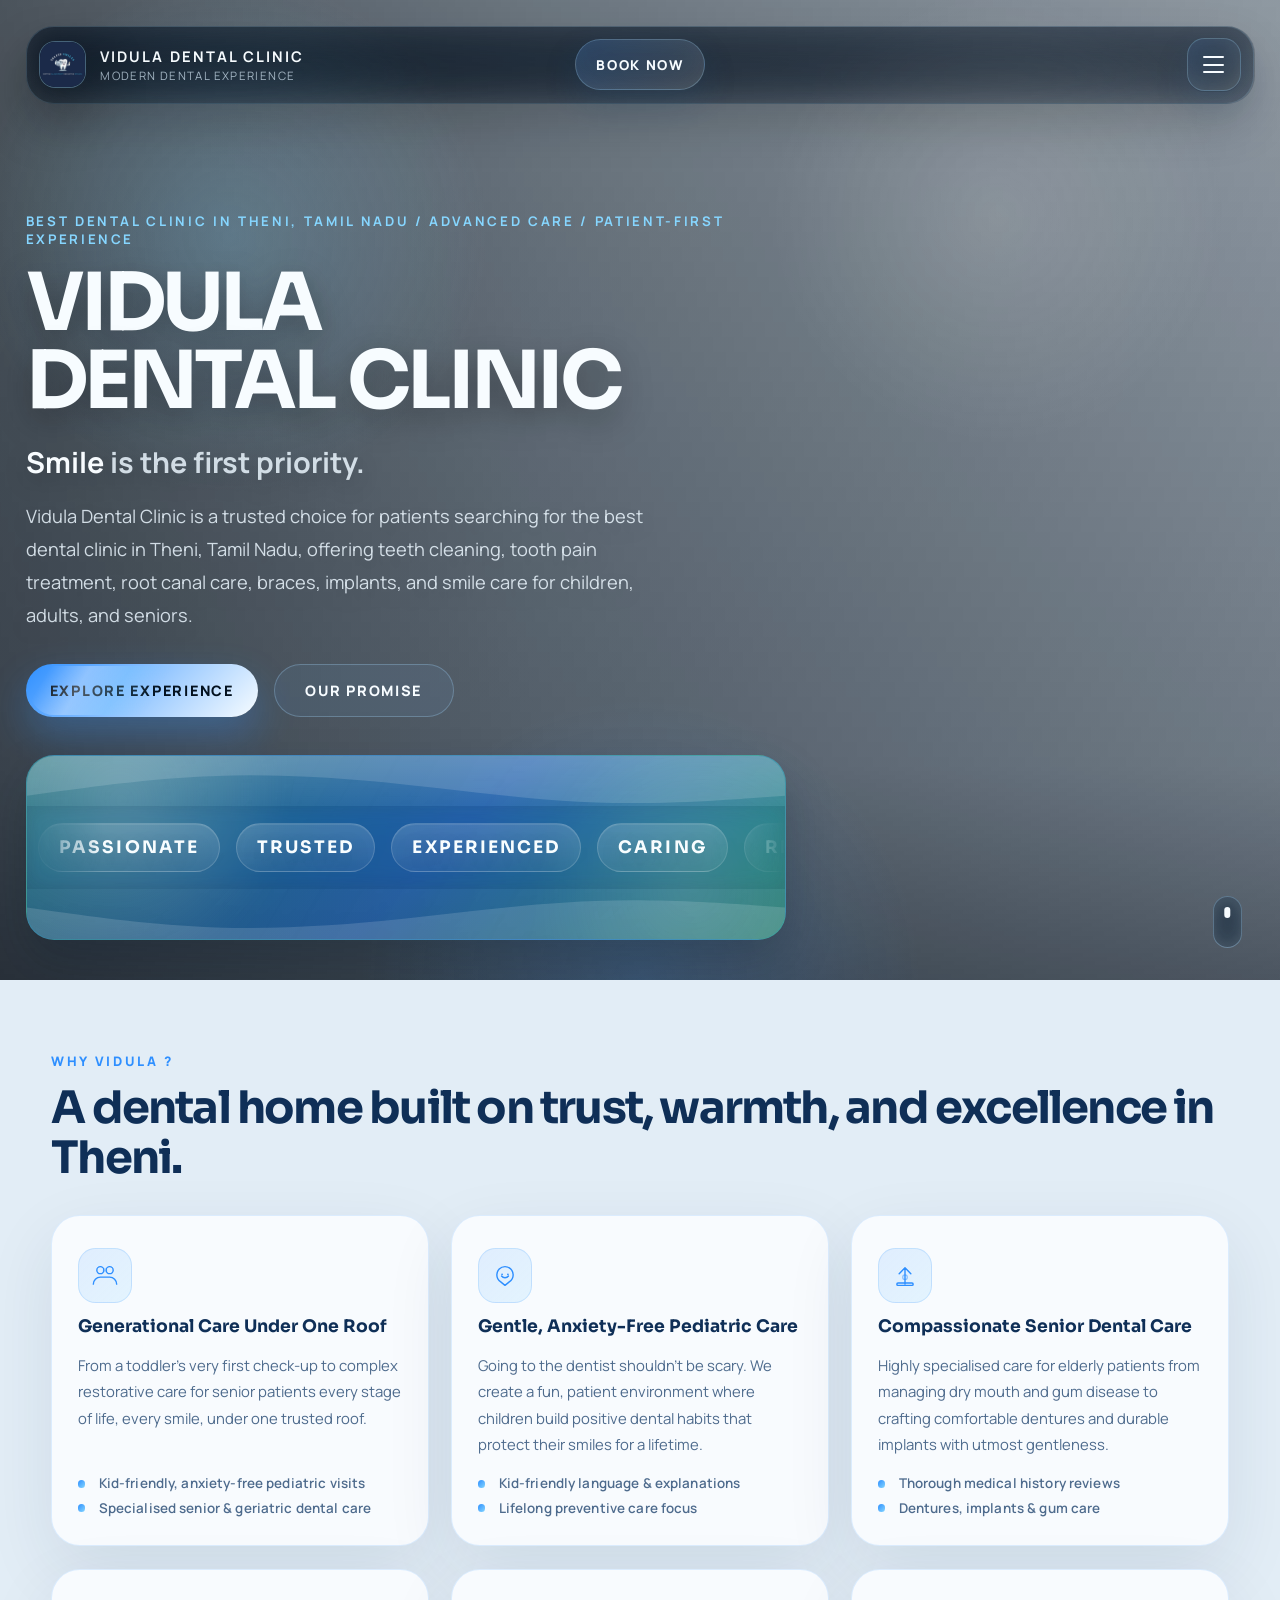
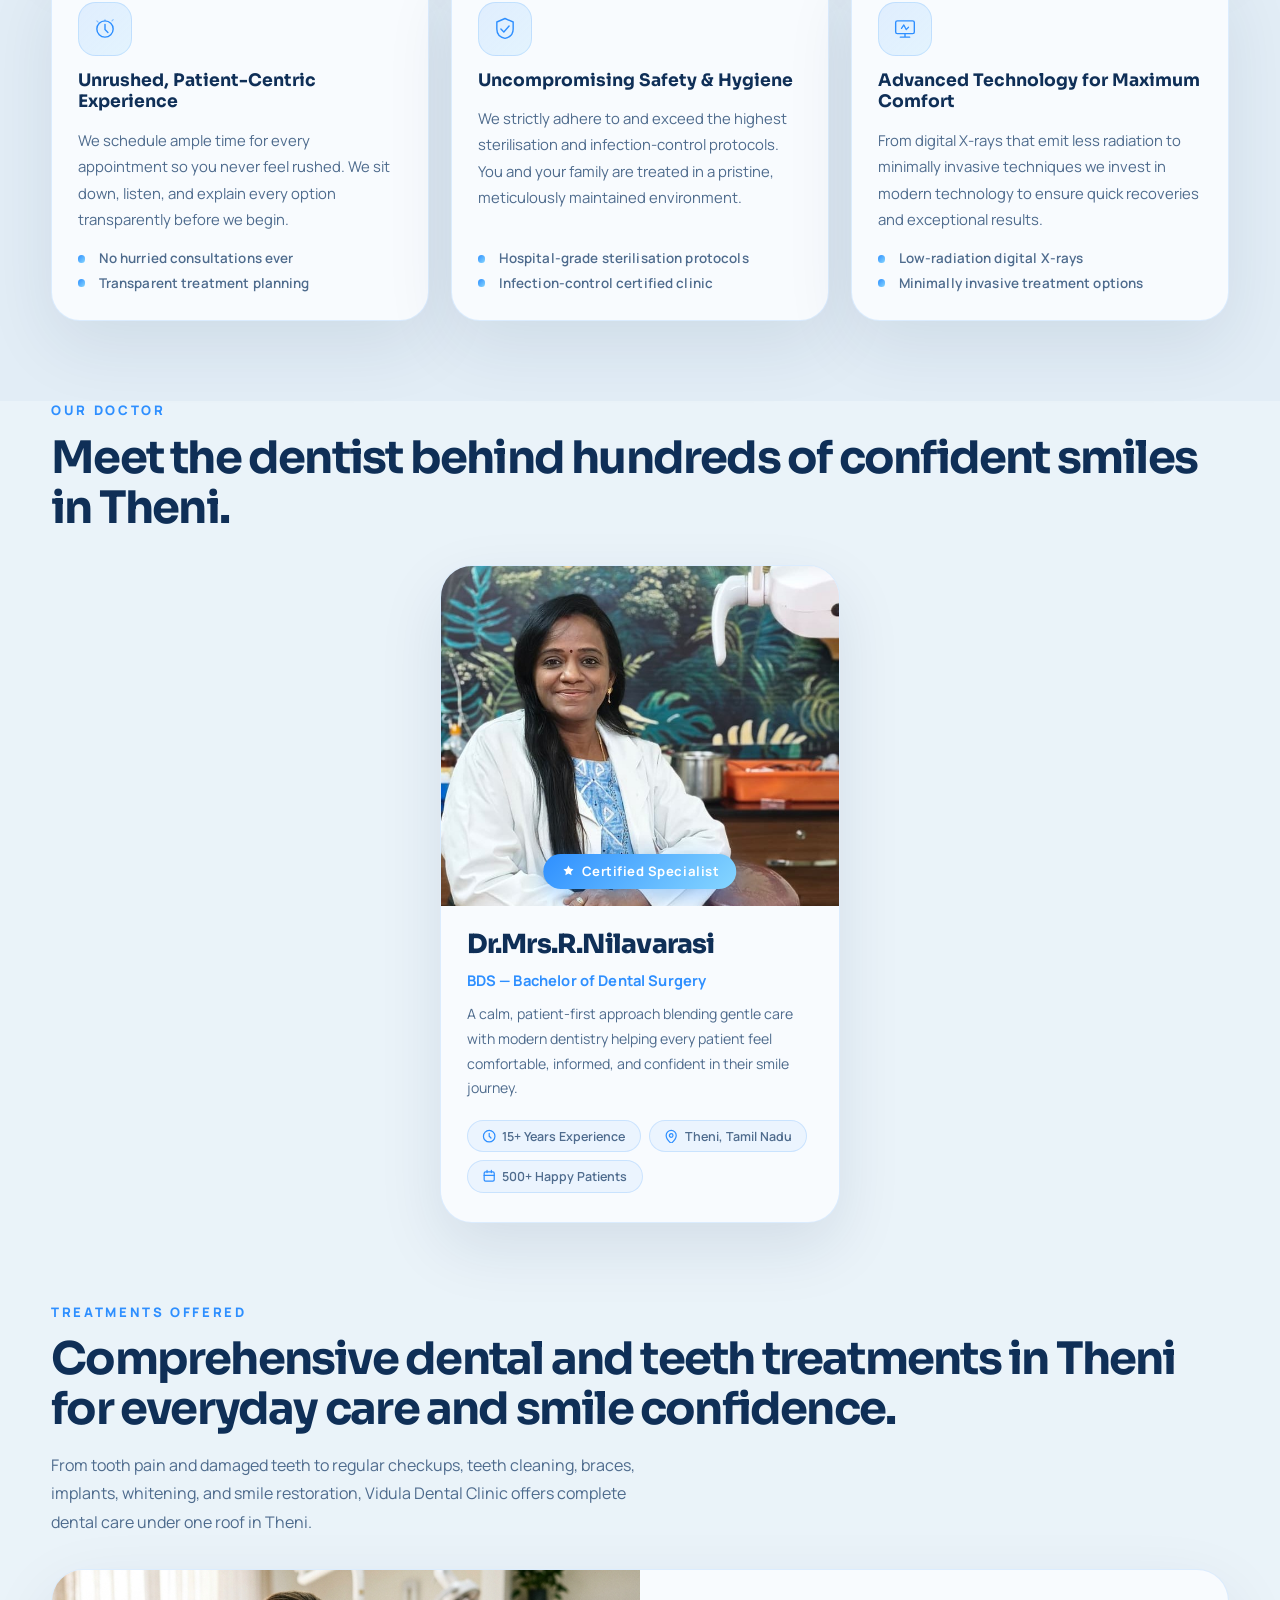
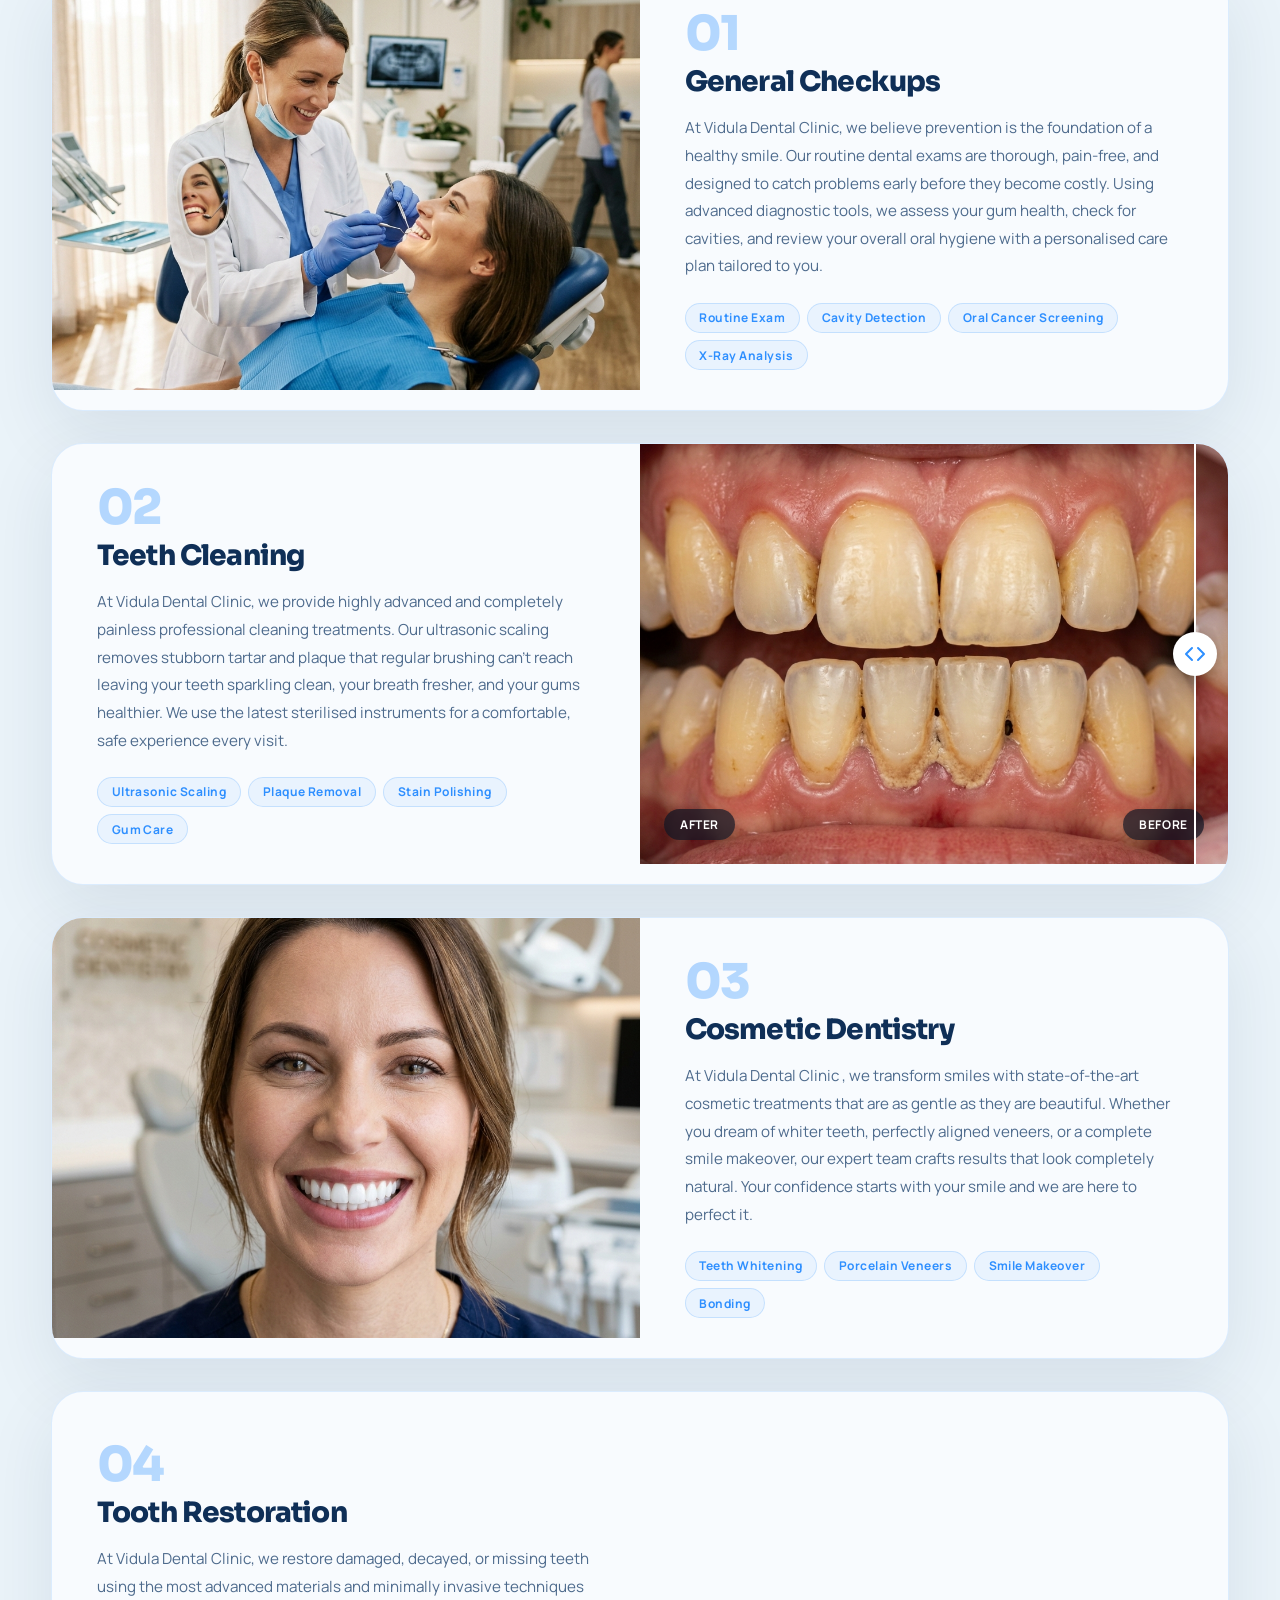
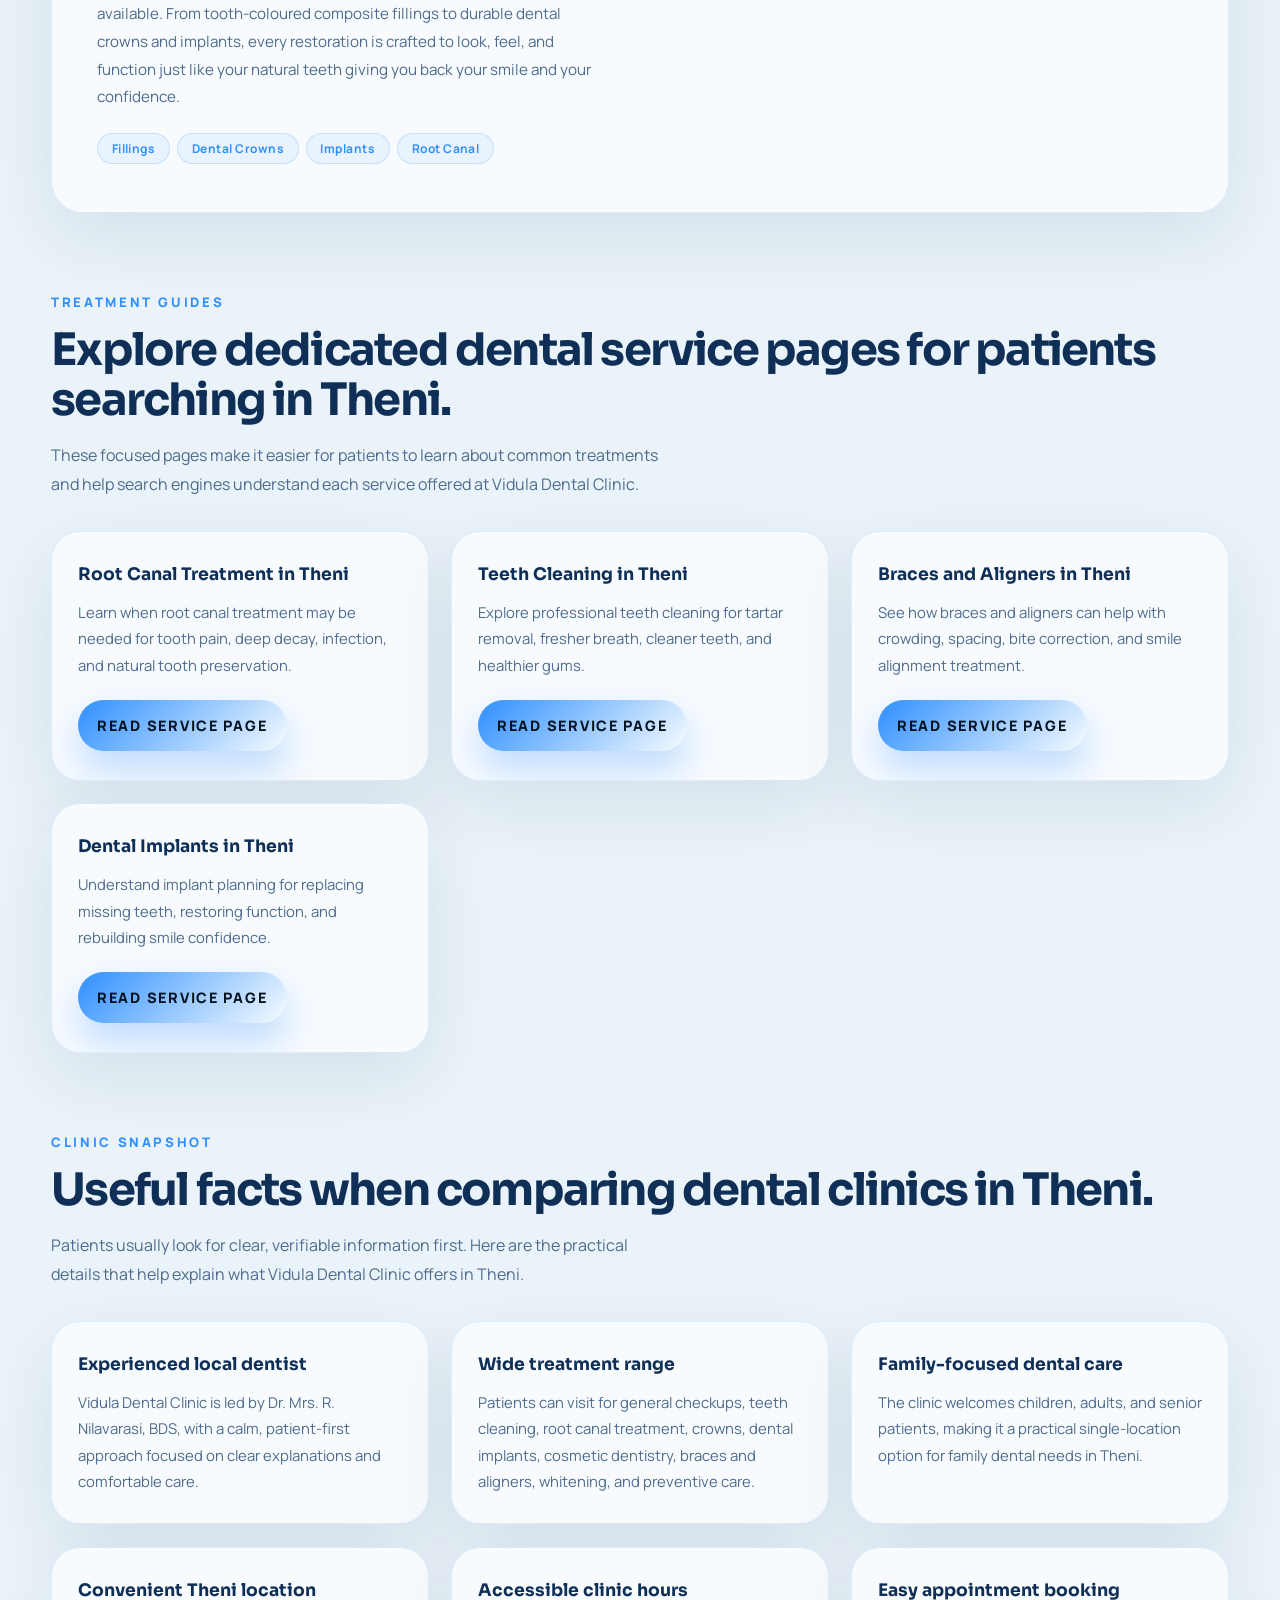
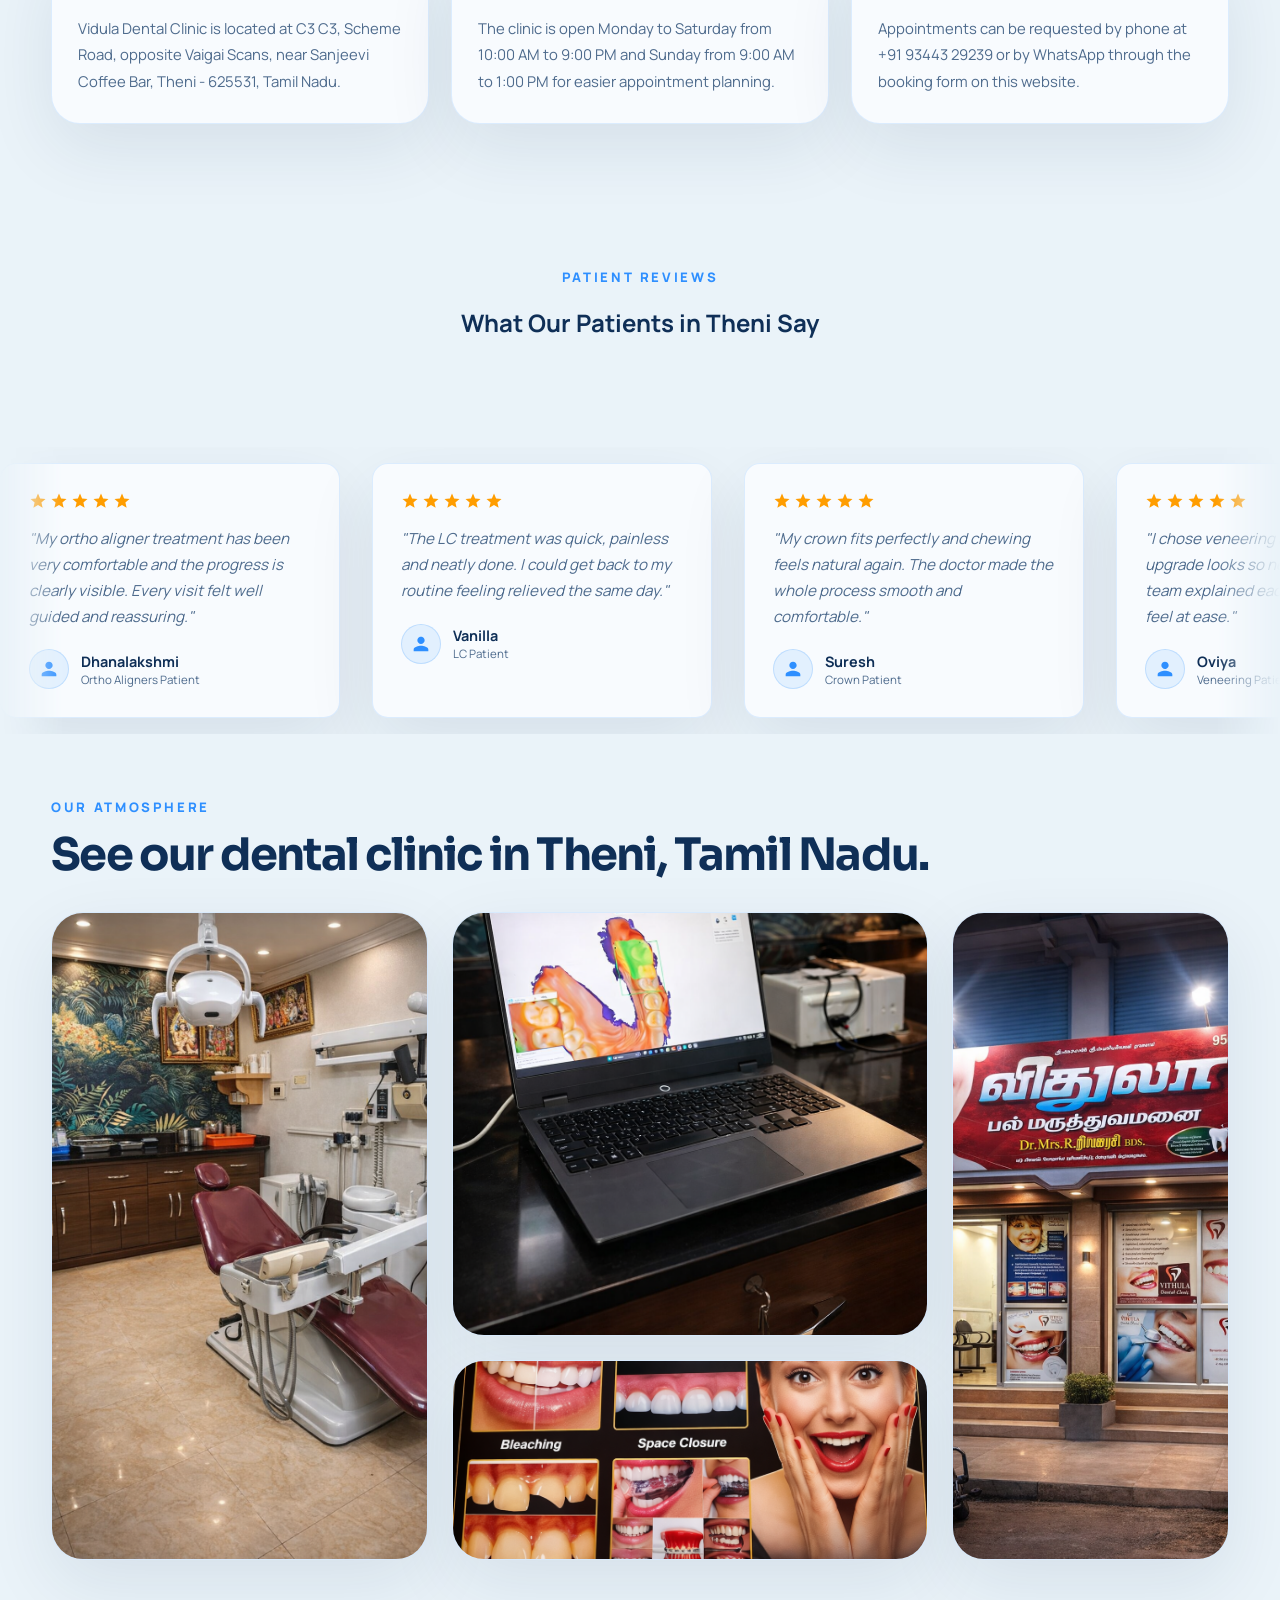
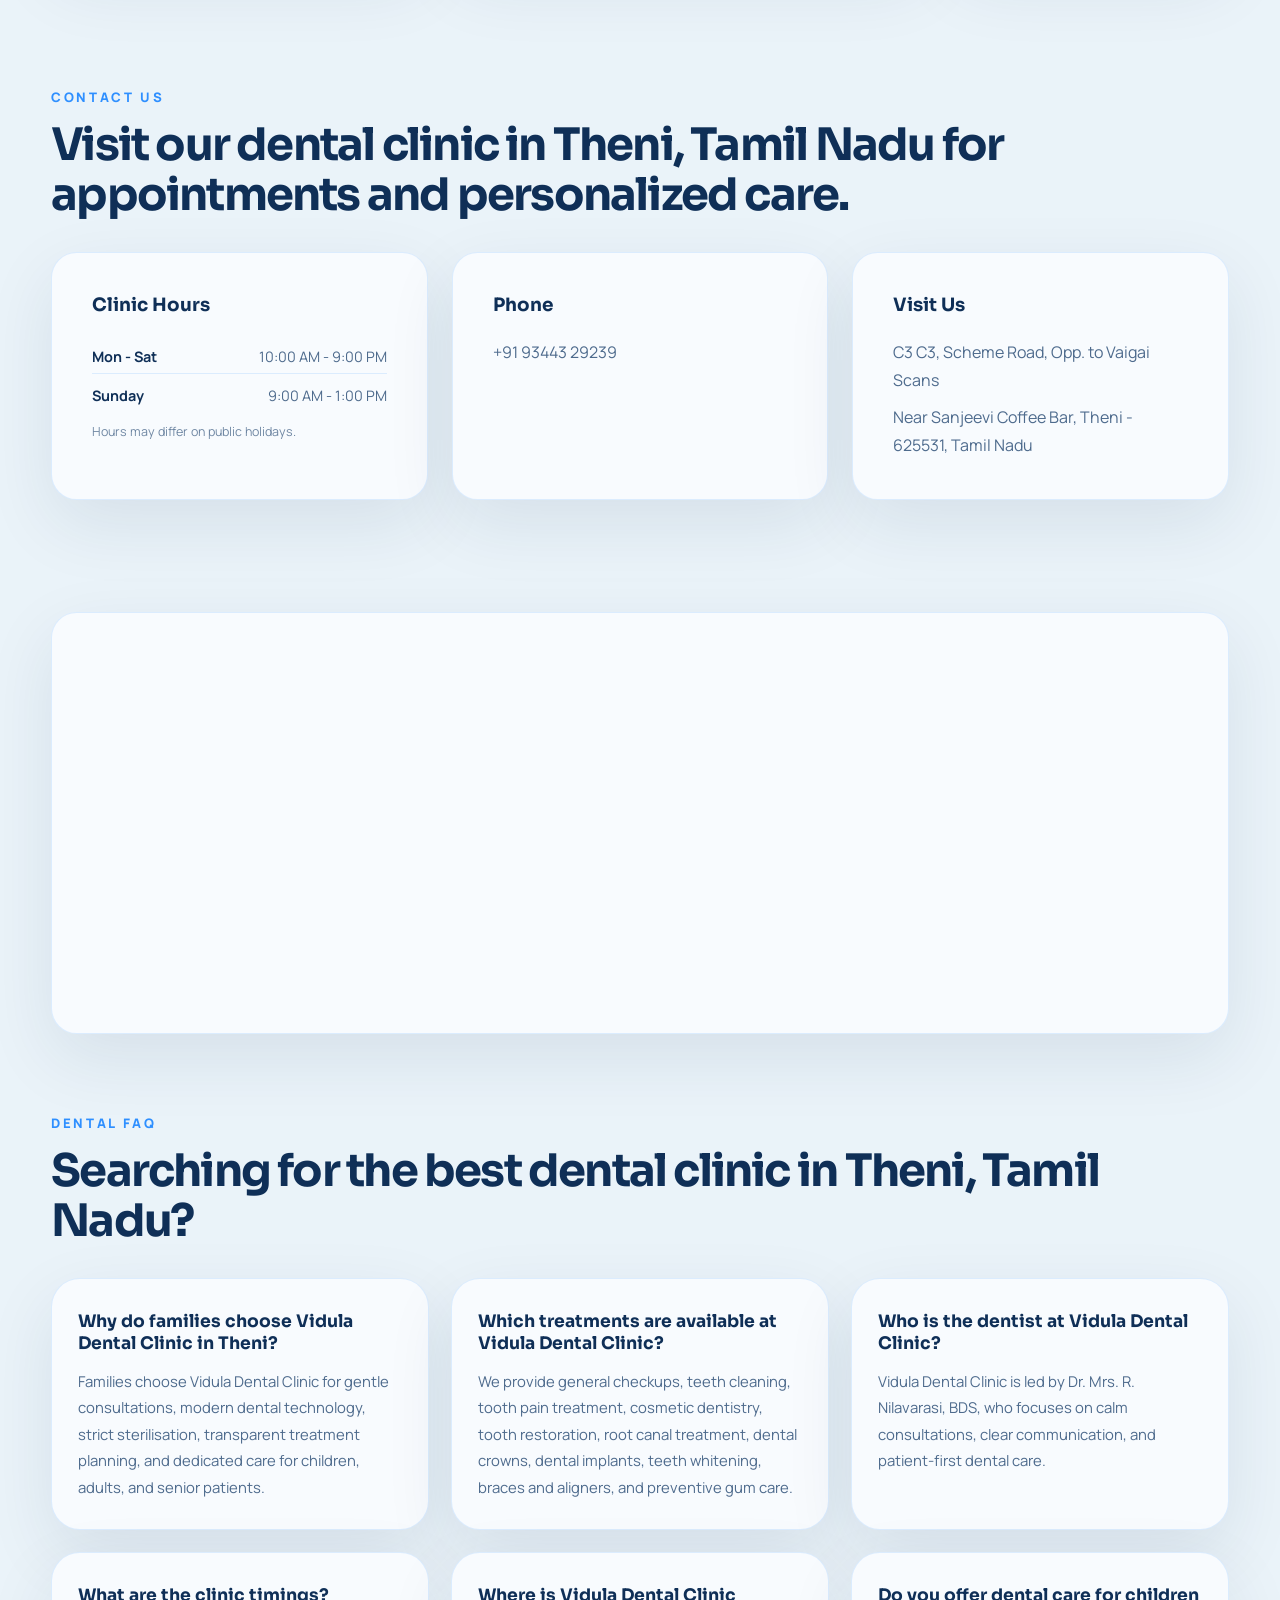
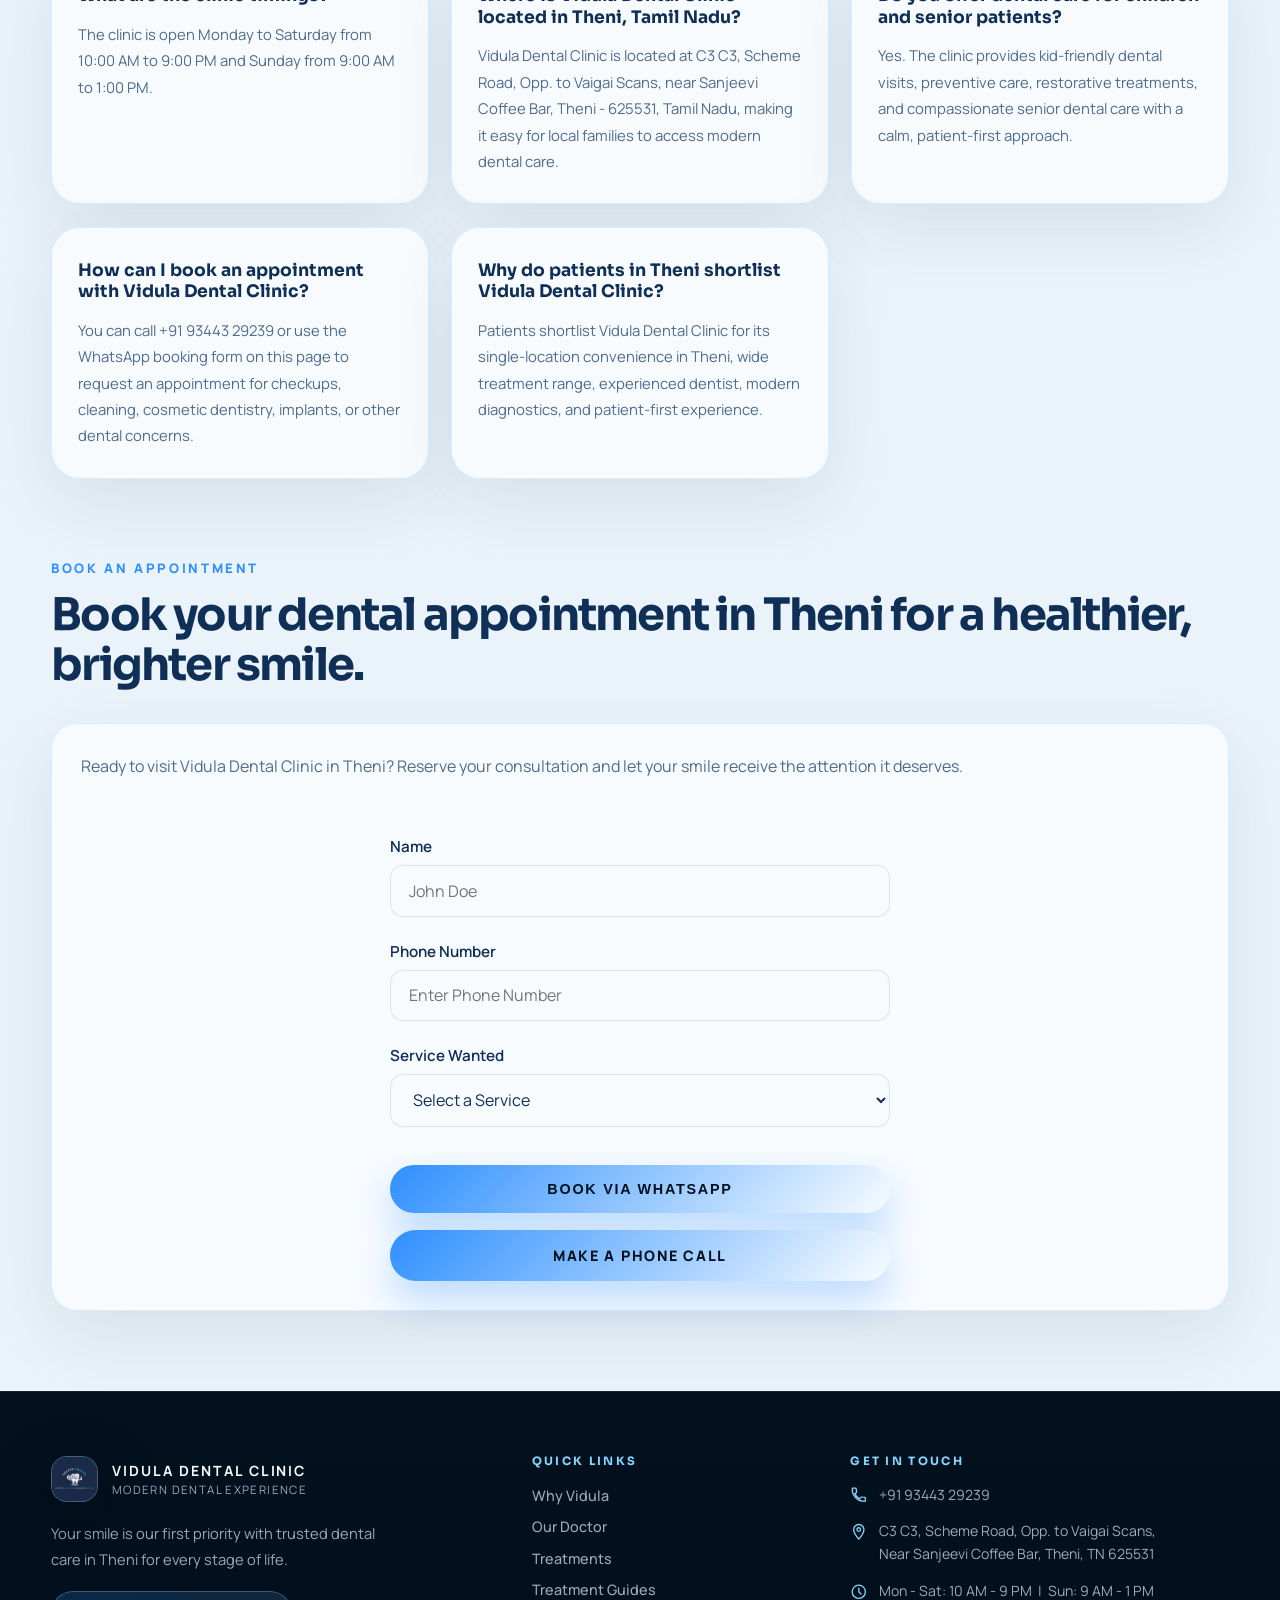
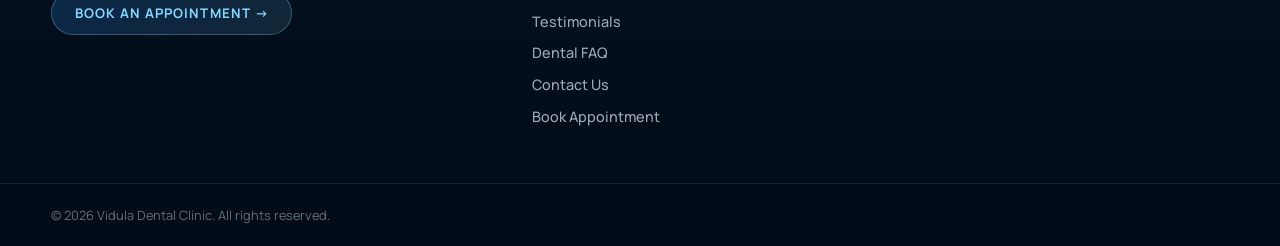
==== index.html @ c8c12c3e "first commit" ====
﻿<!DOCTYPE html>
<html lang="en-IN">
<head>
  <meta charset="UTF-8">
  <meta name="viewport" content="width=device-width, initial-scale=1.0">
  <title>Best Dental Clinic in Theni, Tamil Nadu | Vidula Dental Clinic</title>
  <meta
    name="description"
    content="Vidula Dental Clinic in Theni, Tamil Nadu offers trusted family dentistry, teeth cleaning, root canal treatment, braces, implants, teeth whitening, and tooth pain care."
  >
  <meta name="author" content="Vidula Dental Clinic">
  <meta name="robots" content="index, follow, max-image-preview:large, max-snippet:-1, max-video-preview:-1">
  <meta name="googlebot" content="index, follow, max-image-preview:large, max-snippet:-1, max-video-preview:-1">
  <meta name="theme-color" content="#0f3554">
  <meta name="geo.region" content="IN-TN">
  <meta name="geo.placename" content="Theni, Tamil Nadu">
  <meta name="geo.position" content="10.0175433;77.4799116">
  <meta name="ICBM" content="10.0175433, 77.4799116">
  <meta property="og:type" content="website">
  <meta property="og:locale" content="en_IN">
  <meta property="og:site_name" content="Vidula Dental Clinic">
  <meta property="og:title" content="Best Dental Clinic in Theni, Tamil Nadu | Vidula Dental Clinic">
  <meta
    property="og:description"
    content="Trusted dental clinic in Theni, Tamil Nadu for teeth cleaning, tooth pain treatment, root canal care, braces, implants, whitening, and family dental care."
  >
  <meta property="og:image" content="vidulaclinic.png">
  <meta property="og:image:alt" content="Vidula Dental Clinic exterior in Theni, Tamil Nadu">
  <meta name="twitter:card" content="summary_large_image">
  <meta name="twitter:title" content="Best Dental Clinic in Theni, Tamil Nadu | Vidula Dental Clinic">
  <meta
    name="twitter:description"
    content="Trusted dental clinic in Theni, Tamil Nadu for teeth cleaning, tooth pain treatment, root canal care, braces, implants, whitening, and family dental care."
  >
  <meta name="twitter:image" content="vidulaclinic.png">
  <link rel="preconnect" href="https://fonts.googleapis.com">
  <link rel="preconnect" href="https://fonts.gstatic.com" crossorigin>
  <link
    href="https://fonts.googleapis.com/css2?family=Manrope:wght@400;500;600;700;800&family=Sora:wght@400;600;700;800&display=swap"
    rel="stylesheet"
  >
  <link rel="icon" type="image/png" href="vidulalogo.png">
  <link rel="shortcut icon" type="image/png" href="vidulalogo.png">
  <link rel="apple-touch-icon" href="vidulalogo.png">
  <meta name="msapplication-TileImage" content="vidulalogo.png">
  <link rel="stylesheet" href="styles.css">
  <script type="application/ld+json">
    {
      "@context": "https://schema.org",
      "@graph": [
        {
          "@type": "Dentist",
          "@id": "#vidula-dental-clinic",
          "name": "Vidula Dental Clinic",
          "description": "Vidula Dental Clinic offers modern, patient-first dental care in Theni, Tamil Nadu, including teeth cleaning, tooth pain treatment, cosmetic dentistry, tooth restoration, root canal treatment, braces, whitening, and implants.",
          "telephone": "+91-93443-29239",
          "image": [
            "vidulaclinic.png",
            "insideofvidula clinic.png",
            "IMG-20260329-WA0002.jpg"
          ],
          "logo": "vidulalogo.png",
          "medicalSpecialty": "Dentistry",
          "address": {
            "@type": "PostalAddress",
            "streetAddress": "C3 C3, Scheme Road, Opp. to Vaigai Scans, Near Sanjeevi Coffee Bar",
            "addressLocality": "Theni",
            "addressRegion": "Tamil Nadu",
            "postalCode": "625531",
            "addressCountry": "IN"
          },
          "geo": {
            "@type": "GeoCoordinates",
            "latitude": 10.0175433,
            "longitude": 77.4799116
          },
          "areaServed": [
            "Theni",
            "Tamil Nadu"
          ],
          "availableLanguage": [
            "English",
            "Tamil"
          ],
          "contactPoint": {
            "@type": "ContactPoint",
            "telephone": "+91-93443-29239",
            "contactType": "customer service",
            "availableLanguage": [
              "English",
              "Tamil"
            ]
          },
          "founder": {
            "@type": "Person",
            "name": "Dr. Mrs. R. Nilavarasi",
            "jobTitle": "BDS Dentist"
          },
          "employee": {
            "@type": "Person",
            "name": "Dr. Mrs. R. Nilavarasi",
            "jobTitle": "BDS Dentist"
          },
          "openingHoursSpecification": [
            {
              "@type": "OpeningHoursSpecification",
              "dayOfWeek": [
                "Monday",
                "Tuesday",
                "Wednesday",
                "Thursday",
                "Friday",
                "Saturday"
              ],
              "opens": "10:00",
              "closes": "21:00"
            },
            {
              "@type": "OpeningHoursSpecification",
              "dayOfWeek": "Sunday",
              "opens": "09:00",
              "closes": "13:00"
            }
          ],
          "hasOfferCatalog": {
            "@type": "OfferCatalog",
            "name": "Dental Treatments",
            "itemListElement": [
              {
                "@type": "Offer",
                "itemOffered": {
                  "@type": "Service",
                  "name": "General Checkups"
                }
              },
              {
                "@type": "Offer",
                "itemOffered": {
                  "@type": "Service",
                  "name": "Teeth Cleaning"
                }
              },
              {
                "@type": "Offer",
                "itemOffered": {
                  "@type": "Service",
                  "name": "Cosmetic Dentistry"
                }
              },
              {
                "@type": "Offer",
                "itemOffered": {
                  "@type": "Service",
                  "name": "Tooth Restoration"
                }
              },
              {
                "@type": "Offer",
                "itemOffered": {
                  "@type": "Service",
                  "name": "Root Canal Treatment"
                }
              },
              {
                "@type": "Offer",
                "itemOffered": {
                  "@type": "Service",
                  "name": "Dental Implants"
                }
              },
              {
                "@type": "Offer",
                "itemOffered": {
                  "@type": "Service",
                  "name": "Teeth Whitening"
                }
              },
              {
                "@type": "Offer",
                "itemOffered": {
                  "@type": "Service",
                  "name": "Braces and Aligners"
                }
              }
            ]
          },
          "review": [
            {
              "@type": "Review",
              "author": {
                "@type": "Person",
                "name": "Dhanalakshmi"
              },
              "reviewBody": "My ortho aligner treatment has been very comfortable and the progress is clearly visible. Every visit felt well guided and reassuring.",
              "reviewRating": {
                "@type": "Rating",
                "ratingValue": "5",
                "bestRating": "5"
              }
            },
            {
              "@type": "Review",
              "author": {
                "@type": "Person",
                "name": "Vanilla"
              },
              "reviewBody": "The LC treatment was quick, painless and neatly done. I could get back to my routine feeling relieved the same day.",
              "reviewRating": {
                "@type": "Rating",
                "ratingValue": "5",
                "bestRating": "5"
              }
            },
            {
              "@type": "Review",
              "author": {
                "@type": "Person",
                "name": "Suresh"
              },
              "reviewBody": "My crown fits perfectly and chewing feels natural again. The doctor made the whole process smooth and comfortable.",
              "reviewRating": {
                "@type": "Rating",
                "ratingValue": "5",
                "bestRating": "5"
              }
            },
            {
              "@type": "Review",
              "author": {
                "@type": "Person",
                "name": "Oviya"
              },
              "reviewBody": "I chose veneering and the smile upgrade looks so neat and natural. The team explained each step and made me feel at ease.",
              "reviewRating": {
                "@type": "Rating",
                "ratingValue": "5",
                "bestRating": "5"
              }
            },
            {
              "@type": "Review",
              "author": {
                "@type": "Person",
                "name": "Kanmani"
              },
              "reviewBody": "The bleaching treatment brightened my smile beautifully without discomfort. The clinic was clean, calm and very caring.",
              "reviewRating": {
                "@type": "Rating",
                "ratingValue": "5",
                "bestRating": "5"
              }
            },
            {
              "@type": "Review",
              "author": {
                "@type": "Person",
                "name": "Bharaneeshwar"
              },
              "reviewBody": "My crown treatment was handled with a lot of care and the final result feels strong and natural. I felt comfortable throughout the visit.",
              "reviewRating": {
                "@type": "Rating",
                "ratingValue": "5",
                "bestRating": "5"
              }
            }
          ]
        },
        {
          "@type": "FAQPage",
          "@id": "#faq",
          "mainEntity": [
            {
              "@type": "Question",
              "name": "Why do families choose Vidula Dental Clinic in Theni?",
              "acceptedAnswer": {
                "@type": "Answer",
                "text": "Families choose Vidula Dental Clinic for gentle consultations, modern dental technology, strict sterilisation, transparent treatment planning, and dedicated care for children, adults, and senior patients."
              }
            },
            {
              "@type": "Question",
              "name": "Which treatments are available at Vidula Dental Clinic?",
              "acceptedAnswer": {
                "@type": "Answer",
                "text": "We provide general checkups, teeth cleaning, tooth pain treatment, cosmetic dentistry, tooth restoration, root canal treatment, dental crowns, dental implants, teeth whitening, braces and aligners, and preventive gum care."
              }
            },
            {
              "@type": "Question",
              "name": "Who is the dentist at Vidula Dental Clinic?",
              "acceptedAnswer": {
                "@type": "Answer",
                "text": "Vidula Dental Clinic is led by Dr. Mrs. R. Nilavarasi, BDS, who focuses on calm consultations, clear communication, and patient-first dental care."
              }
            },
            {
              "@type": "Question",
              "name": "What are the clinic timings?",
              "acceptedAnswer": {
                "@type": "Answer",
                "text": "The clinic is open Monday to Saturday from 10:00 AM to 9:00 PM and Sunday from 9:00 AM to 1:00 PM."
              }
            },
            {
              "@type": "Question",
              "name": "Where is Vidula Dental Clinic located in Theni, Tamil Nadu?",
              "acceptedAnswer": {
                "@type": "Answer",
                "text": "Vidula Dental Clinic is located at C3 C3, Scheme Road, Opp. to Vaigai Scans, near Sanjeevi Coffee Bar, Theni - 625531, Tamil Nadu."
              }
            },
            {
              "@type": "Question",
              "name": "Do you offer dental care for children and senior patients?",
              "acceptedAnswer": {
                "@type": "Answer",
                "text": "Yes. The clinic provides kid-friendly dental visits, preventive care, restorative treatments, and compassionate senior dental care with a calm, patient-first approach."
              }
            },
            {
              "@type": "Question",
              "name": "How can I book an appointment with Vidula Dental Clinic?",
              "acceptedAnswer": {
                "@type": "Answer",
                "text": "You can call +91 93443 29239 or use the WhatsApp booking form on this page to request an appointment for checkups, cleaning, cosmetic dentistry, implants, or other dental concerns."
              }
            },
            {
              "@type": "Question",
              "name": "Why do patients in Theni shortlist Vidula Dental Clinic?",
              "acceptedAnswer": {
                "@type": "Answer",
                "text": "Patients shortlist Vidula Dental Clinic for its single-location convenience in Theni, wide treatment range, experienced dentist, modern diagnostics, and patient-first experience."
              }
            }
          ]
        }
      ]
    }
  </script>
</head>
<body>
  <main class="hero-shell">
    <section class="hero" aria-label="Vidula Dental Clinic Hero Section">
      <video
        class="hero-video"
        autoplay
        muted
        loop
        playsinline
        preload="auto"
        aria-hidden="true"
      >
        <source src="vidula.mp4" type="video/mp4">
      </video>

      <div class="hero-overlay" aria-hidden="true"></div>
      <div class="hero-glow" aria-hidden="true"></div>

      <header class="site-header">
        <a class="brand" href="#" aria-label="Vidula Dental Clinic home">
          <span class="brand-mark">
            <img src="vidulalogo.png" alt="Vidula Dental Clinic logo" class="brand-logo">
          </span>
          <span class="brand-copy">
            <strong>VIDULA DENTAL CLINIC</strong>
            <small>Modern Dental Experience</small>
          </span>
        </a>

        <a class="header-cta" href="#appointment">Book Now</a>

        <details class="site-menu">
          <summary class="menu-toggle" aria-label="Open menu">
            <span></span>
            <span></span>
            <span></span>
          </summary>

          <nav class="site-nav" aria-label="Primary">
            <a href="#doctor">Our Doctor</a>
            <a href="#treatments">Treatments Offered</a>
            <a href="#treatment-guides">Treatment Guides</a>
            <a href="#testimonials">Patient Testimonials</a>
            <a href="#faq">Dental FAQ</a>
            <a href="#contact">Contact Us</a>
            <a href="#appointment">Book an Appointment</a>
          </nav>
        </details>
      </header>

      <div class="hero-content" id="hero-content">
        <p class="eyebrow">Best Dental Clinic in Theni, Tamil Nadu / Advanced Care / Patient-First Experience</p>

        <h1>
          <span>VIDULA</span>
          <span>DENTAL CLINIC</span>
        </h1>

        <p class="hero-tagline">
          <span>Smile</span> is the first priority.
        </p>

        <p class="hero-description">
          Vidula Dental Clinic is a trusted choice for patients searching for the best dental clinic in Theni, Tamil Nadu, offering teeth cleaning, tooth pain treatment, root canal care, braces, implants, and smile care for children, adults, and seniors.
        </p>

        <div class="hero-actions">
          <a class="button button-primary" href="#experience">Explore Experience</a>
          <a class="button button-secondary" href="#promise">Our Promise</a>
        </div>

        <section class="wave-banner" aria-label="Clinic values">
          <svg class="wave-svg wave-svg-top" viewBox="0 0 1440 140" preserveAspectRatio="none" aria-hidden="true">
            <path
              d="M0,96L60,85.3C120,75,240,53,360,48C480,43,600,53,720,69.3C840,85,960,107,1080,112C1200,117,1320,107,1380,101.3L1440,96L1440,0L1380,0C1320,0,1200,0,1080,0C960,0,840,0,720,0C600,0,480,0,360,0C240,0,120,0,60,0L0,0Z"
            ></path>
          </svg>

          <div class="wave-banner-inner">
            <div class="wave-marquee">
              <div class="wave-track">
                <div class="wave-group">
                  <span class="wave-item">Passionate</span>
                  <span class="wave-item">Trusted</span>
                  <span class="wave-item">Experienced</span>
                  <span class="wave-item">Caring</span>
                  <span class="wave-item">Reliable</span>
                  <span class="wave-item">Skilled</span>
                  <span class="wave-item">Friendly</span>
                </div>
                <div class="wave-group" aria-hidden="true">
                  <span class="wave-item">Passionate</span>
                  <span class="wave-item">Trusted</span>
                  <span class="wave-item">Experienced</span>
                  <span class="wave-item">Caring</span>
                  <span class="wave-item">Reliable</span>
                  <span class="wave-item">Skilled</span>
                  <span class="wave-item">Friendly</span>
                </div>
              </div>
            </div>
          </div>

          <svg class="wave-svg wave-svg-bottom" viewBox="0 0 1440 140" preserveAspectRatio="none" aria-hidden="true">
            <path
              d="M0,64L60,74.7C120,85,240,107,360,112C480,117,600,107,720,90.7C840,75,960,53,1080,48C1200,43,1320,53,1380,58.7L1440,64L1440,140L1380,140C1320,140,1200,140,1080,140C960,140,840,140,720,140C600,140,480,140,360,140C240,140,120,140,60,140L0,140Z"
            ></path>
          </svg>
        </section>
      </div>

      <div class="scroll-indicator" aria-hidden="true">
        <span></span>
      </div>
    </section>

    <section class="experience" id="experience">
      <div class="section-copy">
        <p class="section-label">Why Vidula ?</p>
        <h2>A dental home built on trust, warmth, and excellence in Theni.</h2>
      </div>

      <div class="why-grid" id="promise">

        <!-- Generational Care -->
        <article class="why-card">
          <div class="why-icon-wrap">
            <svg class="why-icon" viewBox="0 0 48 48" fill="none" aria-hidden="true">
              <circle cx="16" cy="14" r="6" stroke="currentColor" stroke-width="2.4" stroke-linecap="round"/>
              <circle cx="32" cy="14" r="6" stroke="currentColor" stroke-width="2.4" stroke-linecap="round"/>
              <path d="M4 38c0-6.627 5.373-12 12-12h16c6.627 0 12 5.373 12 12" stroke="currentColor" stroke-width="2.4" stroke-linecap="round"/>
              <circle cx="24" cy="14" r="4" fill="currentColor" opacity="0.18"/>
            </svg>
          </div>
          <h3>Generational Care Under One Roof</h3>
          <p>From a toddler's very first check-up to complex restorative care for senior patients every stage of life, every smile, under one trusted roof.</p>
          <ul class="why-list">
            <li>Kid-friendly, anxiety-free pediatric visits</li>
            <li>Specialised senior &amp; geriatric dental care</li>
          </ul>
        </article>

        <!-- Anxiety-Free Pediatric -->
        <article class="why-card">
          <div class="why-icon-wrap">
            <svg class="why-icon" viewBox="0 0 48 48" fill="none" aria-hidden="true">
              <path d="M24 8C16.268 8 10 14.268 10 22c0 5.08 2.668 9.544 6.667 12.08L24 40l7.333-5.92C35.332 31.544 38 27.08 38 22c0-7.732-6.268-14-14-14Z" stroke="currentColor" stroke-width="2.4" stroke-linejoin="round"/>
              <path d="M18 24c1.5 2 3.5 3 6 3s4.5-1 6-3" stroke="currentColor" stroke-width="2.2" stroke-linecap="round"/>
              <circle cx="19" cy="21" r="1.5" fill="currentColor"/>
              <circle cx="29" cy="21" r="1.5" fill="currentColor"/>
            </svg>
          </div>
          <h3>Gentle, Anxiety-Free Pediatric Care</h3>
          <p>Going to the dentist shouldn't be scary. We create a fun, patient environment where children build positive dental habits that protect their smiles for a lifetime.</p>
          <ul class="why-list">
            <li>Kid-friendly language &amp; explanations</li>
            <li>Lifelong preventive care focus</li>
          </ul>
        </article>

        <!-- Senior Care -->
        <article class="why-card">
          <div class="why-icon-wrap">
            <svg class="why-icon" viewBox="0 0 48 48" fill="none" aria-hidden="true">
              <path d="M24 10v28M14 20l10-10 10 10" stroke="currentColor" stroke-width="2.4" stroke-linecap="round" stroke-linejoin="round"/>
              <rect x="10" y="36" width="28" height="4" rx="2" stroke="currentColor" stroke-width="2.4"/>
              <circle cx="24" cy="26" r="4" stroke="currentColor" stroke-width="2" opacity="0.5"/>
            </svg>
          </div>
          <h3>Compassionate Senior Dental Care</h3>
          <p>Highly specialised care for elderly patients from managing dry mouth and gum disease to crafting comfortable dentures and durable implants with utmost gentleness.</p>
          <ul class="why-list">
            <li>Thorough medical history reviews</li>
            <li>Dentures, implants &amp; gum care</li>
          </ul>
        </article>

        <!-- Unrushed Experience -->
        <article class="why-card">
          <div class="why-icon-wrap">
            <svg class="why-icon" viewBox="0 0 48 48" fill="none" aria-hidden="true">
              <circle cx="24" cy="24" r="14" stroke="currentColor" stroke-width="2.4"/>
              <path d="M24 16v9l5 5" stroke="currentColor" stroke-width="2.4" stroke-linecap="round" stroke-linejoin="round"/>
              <path d="M10 10l2 2M36 10l2-2M24 10V8" stroke="currentColor" stroke-width="2" stroke-linecap="round" opacity="0.5"/>
            </svg>
          </div>
          <h3>Unrushed, Patient-Centric Experience</h3>
          <p>We schedule ample time for every appointment so you never feel rushed. We sit down, listen, and explain every option transparently before we begin.</p>
          <ul class="why-list">
            <li>No hurried consultations ever</li>
            <li>Transparent treatment planning</li>
          </ul>
        </article>

        <!-- Safety & Hygiene -->
        <article class="why-card">
          <div class="why-icon-wrap">
            <svg class="why-icon" viewBox="0 0 48 48" fill="none" aria-hidden="true">
              <path d="M24 6L10 12v12c0 9 6.5 14.4 14 16 7.5-1.6 14-7 14-16V12L24 6Z" stroke="currentColor" stroke-width="2.4" stroke-linejoin="round"/>
              <path d="M17 24l5 5 9-10" stroke="currentColor" stroke-width="2.4" stroke-linecap="round" stroke-linejoin="round"/>
            </svg>
          </div>
          <h3>Uncompromising Safety &amp; Hygiene</h3>
          <p>We strictly adhere to and exceed the highest sterilisation and infection-control protocols. You and your family are treated in a pristine, meticulously maintained environment.</p>
          <ul class="why-list">
            <li>Hospital-grade sterilisation protocols</li>
            <li>Infection-control certified clinic</li>
          </ul>
        </article>

        <!-- Advanced Technology -->
        <article class="why-card">
          <div class="why-icon-wrap">
            <svg class="why-icon" viewBox="0 0 48 48" fill="none" aria-hidden="true">
              <rect x="8" y="10" width="32" height="22" rx="3" stroke="currentColor" stroke-width="2.4"/>
              <path d="M16 38h16M24 32v6" stroke="currentColor" stroke-width="2.4" stroke-linecap="round"/>
              <path d="M18 23l4-6 4 8 4-4" stroke="currentColor" stroke-width="2.2" stroke-linecap="round" stroke-linejoin="round"/>
            </svg>
          </div>
          <h3>Advanced Technology for Maximum Comfort</h3>
          <p>From digital X-rays that emit less radiation to minimally invasive techniques we invest in modern technology to ensure quick recoveries and exceptional results.</p>
          <ul class="why-list">
            <li>Low-radiation digital X-rays</li>
            <li>Minimally invasive treatment options</li>
          </ul>
        </article>

      </div>
    </section>

    <section class="content-section doctor-section" id="doctor">
      <div class="section-copy">
        <p class="section-label">Our Doctor</p>
        <h2>Meet the dentist behind hundreds of confident smiles in Theni.</h2>
      </div>

      <div class="doctor-card-wrap">
        <div class="doctor-card">

          <!-- Photo with badge overlay -->
          <div class="dc-photo-wrap">
            <img
              class="dc-photo"
              src="dr-nilavarasi-vidula-dental-clinic.jpg"
              alt="Dr. Mrs. R. Nilavarasi at Vidula Dental Clinic in Theni, Tamil Nadu"
              loading="lazy"
              decoding="async"
            >
            <span class="dc-badge">
              <svg viewBox="0 0 20 20" fill="none" aria-hidden="true">
                <path d="M10 2l2.09 4.26L17 7.27l-3.5 3.41.83 4.82L10 13.27l-4.33 2.23.83-4.82L3 7.27l4.91-.71L10 2Z" fill="currentColor"/>
              </svg>
              Certified Specialist
            </span>
          </div>

          <!-- Info -->
          <div class="dc-info">
            <h3 class="dc-name">Dr.Mrs.R.Nilavarasi</h3>
            <p class="dc-qual">BDS &mdash; Bachelor of Dental Surgery</p>
            <p class="dc-desc">
              A calm, patient-first approach blending gentle care with modern dentistry helping every patient feel comfortable, informed, and confident in their smile journey.
            </p>
            <div class="dc-pills">
              <span class="dc-pill">
                <svg viewBox="0 0 20 20" fill="none" aria-hidden="true"><circle cx="10" cy="10" r="8" stroke="currentColor" stroke-width="1.7"/><path d="M10 6v4l2.5 2.5" stroke="currentColor" stroke-width="1.7" stroke-linecap="round"/></svg>
                15+ Years Experience
              </span>
              <span class="dc-pill">
                <svg viewBox="0 0 20 20" fill="none" aria-hidden="true"><path d="M10 2C6.13 2 3 5.13 3 9c0 5.25 7 11 7 11s7-5.75 7-11c0-3.87-3.13-7-7-7Zm0 9.5a2.5 2.5 0 1 1 0-5 2.5 2.5 0 0 1 0 5Z" stroke="currentColor" stroke-width="1.7"/></svg>
                Theni, Tamil Nadu
              </span>
              <span class="dc-pill">
                <svg viewBox="0 0 20 20" fill="none" aria-hidden="true"><rect x="3" y="4" width="14" height="13" rx="2" stroke="currentColor" stroke-width="1.7"/><path d="M7 2v3M13 2v3M3 9h14" stroke="currentColor" stroke-width="1.7" stroke-linecap="round"/></svg>
                500+ Happy Patients
              </span>
            </div>
          </div>

        </div>
      </div>
    </section>

    <section class="content-section" id="treatments">
      <div class="section-copy">
        <p class="section-label">Treatments Offered</p>
        <h2>Comprehensive dental and teeth treatments in Theni for everyday care and smile confidence.</h2>
        <p class="section-intro">From tooth pain and damaged teeth to regular checkups, teeth cleaning, braces, implants, whitening, and smile restoration, Vidula Dental Clinic offers complete dental care under one roof in Theni.</p>
      </div>

      <div class="treatment-list">

        <!-- 1. General Checkups -->
        <article class="treatment-card">
          <div class="tc-img-wrap">
            <img src="general-checkup.png" alt="General dental checkup treatment at Vidula Dental Clinic in Theni" class="tc-img" loading="lazy" decoding="async">
          </div>
          <div class="tc-body">
            <span class="tc-number">01</span>
            <h3>General Checkups</h3>
            <p>At Vidula Dental Clinic, we believe prevention is the foundation of a healthy smile. Our routine dental exams are thorough, pain-free, and designed to catch problems early before they become costly. Using advanced diagnostic tools, we assess your gum health, check for cavities, and review your overall oral hygiene with a personalised care plan tailored to you.</p>
            <div class="tc-tags">
              <span>Routine Exam</span>
              <span>Cavity Detection</span>
              <span>Oral Cancer Screening</span>
              <span>X-Ray Analysis</span>
            </div>
          </div>
        </article>

        <!-- 2. Teeth Cleaning -->
        <article class="treatment-card tc-reverse">
          <div class="tc-img-wrap tc-img-slider" style="--slider-pos: 50%;">
            <!-- Base image: After -->
            <div class="tc-ba-img" style="background-image: url('teeth-cleaning-after.png');"></div>
            <!-- Overlay image: Before -->
            <div class="tc-ba-img tc-ba-before" style="background-image: url('teeth-cleaning-before.png');"></div>
            
            <div class="tc-ba-badges">
              <span class="tc-ba-badge">Before</span>
              <span class="tc-ba-badge">After</span>
            </div>
            
            <div class="tc-ba-slider-line">
              <div class="tc-ba-slider-handle">
                <svg viewBox="0 0 24 24" fill="none"><path d="M15 18l6-6-6-6M9 6l-6 6 6 6" stroke="currentColor" stroke-width="2" stroke-linecap="round" stroke-linejoin="round"/></svg>
              </div>
            </div>
            
            <input type="range" class="tc-ba-range" min="0" max="100" value="50" aria-label="Drag to compare before and after" oninput="this.parentElement.style.setProperty('--slider-pos', this.value + '%')">
            
            <!-- Auto-slide animation script -->
            <script>
              (function() {
                const slider = document.querySelector('.tc-ba-range');
                const wrap = slider.parentElement;
                let t = 0;
                let active = false;
                
                // Pause animation when user hovers or interacts
                wrap.addEventListener('mouseenter', () => active = true);
                wrap.addEventListener('mouseleave', () => active = false);
                wrap.addEventListener('touchstart', () => active = true, {passive: true});
                slider.addEventListener('input', () => active = true);

                function autoMove() {
                  if (!active) {
                    t += 0.015;
                    // Sine wave maps time to a smooth back-and-forth swing between 5% and 95%
                    const val = 50 + Math.sin(t) * 45;
                    slider.value = val;
                    wrap.style.setProperty('--slider-pos', val + '%');
                  }
                  requestAnimationFrame(autoMove);
                }
                requestAnimationFrame(autoMove);
              })();
            </script>
          </div>
          <div class="tc-body">
            <span class="tc-number">02</span>
            <h3>Teeth Cleaning</h3>
            <p>At Vidula Dental Clinic, we provide highly advanced and completely painless professional cleaning treatments. Our ultrasonic scaling removes stubborn tartar and plaque that regular brushing can't reach leaving your teeth sparkling clean, your breath fresher, and your gums healthier. We use the latest sterilised instruments for a comfortable, safe experience every visit.</p>
            <div class="tc-tags">
              <span>Ultrasonic Scaling</span>
              <span>Plaque Removal</span>
              <span>Stain Polishing</span>
              <span>Gum Care</span>
            </div>
          </div>
        </article>

        <!-- 3. Cosmetic Dentistry -->
        <article class="treatment-card">
          <div class="tc-img-wrap">
            <img src="cosmetic-dentistry.png" alt="Cosmetic dentistry treatment at Vidula Dental Clinic in Theni" class="tc-img" loading="lazy" decoding="async">
          </div>
          <div class="tc-body">
            <span class="tc-number">03</span>
            <h3>Cosmetic Dentistry</h3>
            <p>At Vidula Dental Clinic , we transform smiles with state-of-the-art cosmetic treatments that are as gentle as they are beautiful. Whether you dream of whiter teeth, perfectly aligned veneers, or a complete smile makeover, our expert team crafts results that look completely natural. Your confidence starts with your smile and we are here to perfect it.</p>
            <div class="tc-tags">
              <span>Teeth Whitening</span>
              <span>Porcelain Veneers</span>
              <span>Smile Makeover</span>
              <span>Bonding</span>
            </div>
          </div>
        </article>

        <!-- 4. Tooth Restoration -->
        <article class="treatment-card tc-reverse">
          <div class="tc-img-wrap">
            <img src="tooth-restoration.png" alt="Tooth restoration treatment at Vidula Dental Clinic in Theni" class="tc-img" loading="lazy" decoding="async">
          </div>
          <div class="tc-body">
            <span class="tc-number">04</span>
            <h3>Tooth Restoration</h3>
            <p>At Vidula Dental Clinic, we restore damaged, decayed, or missing teeth using the most advanced materials and minimally invasive techniques available. From tooth-coloured composite fillings to durable dental crowns and implants, every restoration is crafted to look, feel, and function just like your natural teeth giving you back your smile and your confidence.</p>
            <div class="tc-tags">
              <span>Fillings</span>
              <span>Dental Crowns</span>
              <span>Implants</span>
              <span>Root Canal</span>
            </div>
          </div>
        </article>

      </div>
    </section>

    <section class="content-section" id="treatment-guides">
      <div class="section-copy">
        <p class="section-label">Treatment Guides</p>
        <h2>Explore dedicated dental service pages for patients searching in Theni.</h2>
        <p class="section-intro">These focused pages make it easier for patients to learn about common treatments and help search engines understand each service offered at Vidula Dental Clinic.</p>
      </div>

      <div class="why-grid">
        <article class="why-card">
          <h3>Root Canal Treatment in Theni</h3>
          <p>Learn when root canal treatment may be needed for tooth pain, deep decay, infection, and natural tooth preservation.</p>
          <a class="button button-primary treatment-page-link" href="root-canal-treatment-theni.html">Read Service Page</a>
        </article>
        <article class="why-card">
          <h3>Teeth Cleaning in Theni</h3>
          <p>Explore professional teeth cleaning for tartar removal, fresher breath, cleaner teeth, and healthier gums.</p>
          <a class="button button-primary treatment-page-link" href="teeth-cleaning-theni.html">Read Service Page</a>
        </article>
        <article class="why-card">
          <h3>Braces and Aligners in Theni</h3>
          <p>See how braces and aligners can help with crowding, spacing, bite correction, and smile alignment treatment.</p>
          <a class="button button-primary treatment-page-link" href="braces-and-aligners-theni.html">Read Service Page</a>
        </article>
        <article class="why-card">
          <h3>Dental Implants in Theni</h3>
          <p>Understand implant planning for replacing missing teeth, restoring function, and rebuilding smile confidence.</p>
          <a class="button button-primary treatment-page-link" href="dental-implants-theni.html">Read Service Page</a>
        </article>
      </div>
    </section>

    <section class="content-section" id="clinic-snapshot">
      <div class="section-copy">
        <p class="section-label">Clinic Snapshot</p>
        <h2>Useful facts when comparing dental clinics in Theni.</h2>
        <p class="section-intro">Patients usually look for clear, verifiable information first. Here are the practical details that help explain what Vidula Dental Clinic offers in Theni.</p>
      </div>

      <div class="why-grid">
        <article class="why-card">
          <h3>Experienced local dentist</h3>
          <p>Vidula Dental Clinic is led by Dr. Mrs. R. Nilavarasi, BDS, with a calm, patient-first approach focused on clear explanations and comfortable care.</p>
        </article>
        <article class="why-card">
          <h3>Wide treatment range</h3>
          <p>Patients can visit for general checkups, teeth cleaning, root canal treatment, crowns, dental implants, cosmetic dentistry, braces and aligners, whitening, and preventive care.</p>
        </article>
        <article class="why-card">
          <h3>Family-focused dental care</h3>
          <p>The clinic welcomes children, adults, and senior patients, making it a practical single-location option for family dental needs in Theni.</p>
        </article>
        <article class="why-card">
          <h3>Convenient Theni location</h3>
          <p>Vidula Dental Clinic is located at C3 C3, Scheme Road, opposite Vaigai Scans, near Sanjeevi Coffee Bar, Theni - 625531, Tamil Nadu.</p>
        </article>
        <article class="why-card">
          <h3>Accessible clinic hours</h3>
          <p>The clinic is open Monday to Saturday from 10:00 AM to 9:00 PM and Sunday from 9:00 AM to 1:00 PM for easier appointment planning.</p>
        </article>
        <article class="why-card">
          <h3>Easy appointment booking</h3>
          <p>Appointments can be requested by phone at +91 93443 29239 or by WhatsApp through the booking form on this website.</p>
        </article>
      </div>
    </section>

    <!-- â”€â”€â”€ TESTIMONIALS â”€â”€â”€ -->
    <section class="content-section" id="testimonials">
      <div class="testimonials-header">
        <p class="section-label fade-up">Patient Reviews</p>
        <h2 class="section-title fade-up">What Our Patients in Theni Say</h2>
      </div>
      <div class="testimonials-track-wrap">
        <div class="testimonials-track">
          <!-- Real reviews -->
          <div class="review-card">
            <div class="review-stars"><svg viewBox="0 0 24 24" fill="currentColor" width="18" height="18"><path d="M12 17.27L18.18 21l-1.64-7.03L22 9.24l-7.19-.61L12 2 9.19 8.63 2 9.24l5.46 4.73L5.82 21z"/></svg><svg viewBox="0 0 24 24" fill="currentColor" width="18" height="18"><path d="M12 17.27L18.18 21l-1.64-7.03L22 9.24l-7.19-.61L12 2 9.19 8.63 2 9.24l5.46 4.73L5.82 21z"/></svg><svg viewBox="0 0 24 24" fill="currentColor" width="18" height="18"><path d="M12 17.27L18.18 21l-1.64-7.03L22 9.24l-7.19-.61L12 2 9.19 8.63 2 9.24l5.46 4.73L5.82 21z"/></svg><svg viewBox="0 0 24 24" fill="currentColor" width="18" height="18"><path d="M12 17.27L18.18 21l-1.64-7.03L22 9.24l-7.19-.61L12 2 9.19 8.63 2 9.24l5.46 4.73L5.82 21z"/></svg><svg viewBox="0 0 24 24" fill="currentColor" width="18" height="18"><path d="M12 17.27L18.18 21l-1.64-7.03L22 9.24l-7.19-.61L12 2 9.19 8.63 2 9.24l5.46 4.73L5.82 21z"/></svg></div>
            <p class="review-text">"My ortho aligner treatment has been very comfortable and the progress is clearly visible. Every visit felt well guided and reassuring."</p>
            <div class="review-author">
              <div class="review-avatar"><svg viewBox="0 0 24 24" fill="#2e8fff" width="22" height="22"><path d="M12 12c2.21 0 4-1.79 4-4s-1.79-4-4-4-4 1.79-4 4 1.79 4 4 4zm0 2c-2.67 0-8 1.34-8 4v2h16v-2c0-2.66-5.33-4-8-4z"/></svg></div>
              <div>
                <div class="review-name">Dhanalakshmi</div>
                <div class="review-tag">Ortho Aligners Patient</div>
              </div>
            </div>
          </div>
          <div class="review-card">
            <div class="review-stars"><svg viewBox="0 0 24 24" fill="currentColor" width="18" height="18"><path d="M12 17.27L18.18 21l-1.64-7.03L22 9.24l-7.19-.61L12 2 9.19 8.63 2 9.24l5.46 4.73L5.82 21z"/></svg><svg viewBox="0 0 24 24" fill="currentColor" width="18" height="18"><path d="M12 17.27L18.18 21l-1.64-7.03L22 9.24l-7.19-.61L12 2 9.19 8.63 2 9.24l5.46 4.73L5.82 21z"/></svg><svg viewBox="0 0 24 24" fill="currentColor" width="18" height="18"><path d="M12 17.27L18.18 21l-1.64-7.03L22 9.24l-7.19-.61L12 2 9.19 8.63 2 9.24l5.46 4.73L5.82 21z"/></svg><svg viewBox="0 0 24 24" fill="currentColor" width="18" height="18"><path d="M12 17.27L18.18 21l-1.64-7.03L22 9.24l-7.19-.61L12 2 9.19 8.63 2 9.24l5.46 4.73L5.82 21z"/></svg><svg viewBox="0 0 24 24" fill="currentColor" width="18" height="18"><path d="M12 17.27L18.18 21l-1.64-7.03L22 9.24l-7.19-.61L12 2 9.19 8.63 2 9.24l5.46 4.73L5.82 21z"/></svg></div>
            <p class="review-text">"The LC treatment was quick, painless and neatly done. I could get back to my routine feeling relieved the same day."</p>
            <div class="review-author">
              <div class="review-avatar"><svg viewBox="0 0 24 24" fill="#2e8fff" width="22" height="22"><path d="M12 12c2.21 0 4-1.79 4-4s-1.79-4-4-4-4 1.79-4 4 1.79 4 4 4zm0 2c-2.67 0-8 1.34-8 4v2h16v-2c0-2.66-5.33-4-8-4z"/></svg></div>
              <div>
                <div class="review-name">Vanilla</div>
                <div class="review-tag">LC Patient</div>
              </div>
            </div>
          </div>
          <div class="review-card">
            <div class="review-stars"><svg viewBox="0 0 24 24" fill="currentColor" width="18" height="18"><path d="M12 17.27L18.18 21l-1.64-7.03L22 9.24l-7.19-.61L12 2 9.19 8.63 2 9.24l5.46 4.73L5.82 21z"/></svg><svg viewBox="0 0 24 24" fill="currentColor" width="18" height="18"><path d="M12 17.27L18.18 21l-1.64-7.03L22 9.24l-7.19-.61L12 2 9.19 8.63 2 9.24l5.46 4.73L5.82 21z"/></svg><svg viewBox="0 0 24 24" fill="currentColor" width="18" height="18"><path d="M12 17.27L18.18 21l-1.64-7.03L22 9.24l-7.19-.61L12 2 9.19 8.63 2 9.24l5.46 4.73L5.82 21z"/></svg><svg viewBox="0 0 24 24" fill="currentColor" width="18" height="18"><path d="M12 17.27L18.18 21l-1.64-7.03L22 9.24l-7.19-.61L12 2 9.19 8.63 2 9.24l5.46 4.73L5.82 21z"/></svg><svg viewBox="0 0 24 24" fill="currentColor" width="18" height="18"><path d="M12 17.27L18.18 21l-1.64-7.03L22 9.24l-7.19-.61L12 2 9.19 8.63 2 9.24l5.46 4.73L5.82 21z"/></svg></div>
            <p class="review-text">"My crown fits perfectly and chewing feels natural again. The doctor made the whole process smooth and comfortable."</p>
            <div class="review-author">
              <div class="review-avatar"><svg viewBox="0 0 24 24" fill="#2e8fff" width="22" height="22"><path d="M12 12c2.21 0 4-1.79 4-4s-1.79-4-4-4-4 1.79-4 4 1.79 4 4 4zm0 2c-2.67 0-8 1.34-8 4v2h16v-2c0-2.66-5.33-4-8-4z"/></svg></div>
              <div>
                <div class="review-name">Suresh</div>
                <div class="review-tag">Crown Patient</div>
              </div>
            </div>
          </div>
          <div class="review-card">
            <div class="review-stars"><svg viewBox="0 0 24 24" fill="currentColor" width="18" height="18"><path d="M12 17.27L18.18 21l-1.64-7.03L22 9.24l-7.19-.61L12 2 9.19 8.63 2 9.24l5.46 4.73L5.82 21z"/></svg><svg viewBox="0 0 24 24" fill="currentColor" width="18" height="18"><path d="M12 17.27L18.18 21l-1.64-7.03L22 9.24l-7.19-.61L12 2 9.19 8.63 2 9.24l5.46 4.73L5.82 21z"/></svg><svg viewBox="0 0 24 24" fill="currentColor" width="18" height="18"><path d="M12 17.27L18.18 21l-1.64-7.03L22 9.24l-7.19-.61L12 2 9.19 8.63 2 9.24l5.46 4.73L5.82 21z"/></svg><svg viewBox="0 0 24 24" fill="currentColor" width="18" height="18"><path d="M12 17.27L18.18 21l-1.64-7.03L22 9.24l-7.19-.61L12 2 9.19 8.63 2 9.24l5.46 4.73L5.82 21z"/></svg><svg viewBox="0 0 24 24" fill="currentColor" width="18" height="18"><path d="M12 17.27L18.18 21l-1.64-7.03L22 9.24l-7.19-.61L12 2 9.19 8.63 2 9.24l5.46 4.73L5.82 21z"/></svg></div>
            <p class="review-text">"I chose veneering and the smile upgrade looks so neat and natural. The team explained each step and made me feel at ease."</p>
            <div class="review-author">
              <div class="review-avatar"><svg viewBox="0 0 24 24" fill="#2e8fff" width="22" height="22"><path d="M12 12c2.21 0 4-1.79 4-4s-1.79-4-4-4-4 1.79-4 4 1.79 4 4 4zm0 2c-2.67 0-8 1.34-8 4v2h16v-2c0-2.66-5.33-4-8-4z"/></svg></div>
              <div>
                <div class="review-name">Oviya</div>
                <div class="review-tag">Veneering Patient</div>
              </div>
            </div>
          </div>
          <div class="review-card">
            <div class="review-stars"><svg viewBox="0 0 24 24" fill="currentColor" width="18" height="18"><path d="M12 17.27L18.18 21l-1.64-7.03L22 9.24l-7.19-.61L12 2 9.19 8.63 2 9.24l5.46 4.73L5.82 21z"/></svg><svg viewBox="0 0 24 24" fill="currentColor" width="18" height="18"><path d="M12 17.27L18.18 21l-1.64-7.03L22 9.24l-7.19-.61L12 2 9.19 8.63 2 9.24l5.46 4.73L5.82 21z"/></svg><svg viewBox="0 0 24 24" fill="currentColor" width="18" height="18"><path d="M12 17.27L18.18 21l-1.64-7.03L22 9.24l-7.19-.61L12 2 9.19 8.63 2 9.24l5.46 4.73L5.82 21z"/></svg><svg viewBox="0 0 24 24" fill="currentColor" width="18" height="18"><path d="M12 17.27L18.18 21l-1.64-7.03L22 9.24l-7.19-.61L12 2 9.19 8.63 2 9.24l5.46 4.73L5.82 21z"/></svg><svg viewBox="0 0 24 24" fill="currentColor" width="18" height="18"><path d="M12 17.27L18.18 21l-1.64-7.03L22 9.24l-7.19-.61L12 2 9.19 8.63 2 9.24l5.46 4.73L5.82 21z"/></svg></div>
            <p class="review-text">"The bleaching treatment brightened my smile beautifully without discomfort. The clinic was clean, calm and very caring."</p>
            <div class="review-author">
              <div class="review-avatar"><svg viewBox="0 0 24 24" fill="#2e8fff" width="22" height="22"><path d="M12 12c2.21 0 4-1.79 4-4s-1.79-4-4-4-4 1.79-4 4 1.79 4 4 4zm0 2c-2.67 0-8 1.34-8 4v2h16v-2c0-2.66-5.33-4-8-4z"/></svg></div>
              <div>
                <div class="review-name">Kanmani</div>
                <div class="review-tag">Bleaching Patient</div>
              </div>
            </div>
          </div>
          <div class="review-card">
            <div class="review-stars"><svg viewBox="0 0 24 24" fill="currentColor" width="18" height="18"><path d="M12 17.27L18.18 21l-1.64-7.03L22 9.24l-7.19-.61L12 2 9.19 8.63 2 9.24l5.46 4.73L5.82 21z"/></svg><svg viewBox="0 0 24 24" fill="currentColor" width="18" height="18"><path d="M12 17.27L18.18 21l-1.64-7.03L22 9.24l-7.19-.61L12 2 9.19 8.63 2 9.24l5.46 4.73L5.82 21z"/></svg><svg viewBox="0 0 24 24" fill="currentColor" width="18" height="18"><path d="M12 17.27L18.18 21l-1.64-7.03L22 9.24l-7.19-.61L12 2 9.19 8.63 2 9.24l5.46 4.73L5.82 21z"/></svg><svg viewBox="0 0 24 24" fill="currentColor" width="18" height="18"><path d="M12 17.27L18.18 21l-1.64-7.03L22 9.24l-7.19-.61L12 2 9.19 8.63 2 9.24l5.46 4.73L5.82 21z"/></svg><svg viewBox="0 0 24 24" fill="currentColor" width="18" height="18"><path d="M12 17.27L18.18 21l-1.64-7.03L22 9.24l-7.19-.61L12 2 9.19 8.63 2 9.24l5.46 4.73L5.82 21z"/></svg></div>
            <p class="review-text">"My crown treatment was handled with a lot of care and the final result feels strong and natural. I felt comfortable throughout the visit."</p>
            <div class="review-author">
              <div class="review-avatar"><svg viewBox="0 0 24 24" fill="#2e8fff" width="22" height="22"><path d="M12 12c2.21 0 4-1.79 4-4s-1.79-4-4-4-4 1.79-4 4 1.79 4 4 4zm0 2c-2.67 0-8 1.34-8 4v2h16v-2c0-2.66-5.33-4-8-4z"/></svg></div>
              <div>
                <div class="review-name">Bharaneeshwar</div>
                <div class="review-tag">Crown Patient</div>
              </div>
            </div>
          </div>
          <!-- Duplicate for loop -->
          <div class="review-card">
            <div class="review-stars"><svg viewBox="0 0 24 24" fill="currentColor" width="18" height="18"><path d="M12 17.27L18.18 21l-1.64-7.03L22 9.24l-7.19-.61L12 2 9.19 8.63 2 9.24l5.46 4.73L5.82 21z"/></svg><svg viewBox="0 0 24 24" fill="currentColor" width="18" height="18"><path d="M12 17.27L18.18 21l-1.64-7.03L22 9.24l-7.19-.61L12 2 9.19 8.63 2 9.24l5.46 4.73L5.82 21z"/></svg><svg viewBox="0 0 24 24" fill="currentColor" width="18" height="18"><path d="M12 17.27L18.18 21l-1.64-7.03L22 9.24l-7.19-.61L12 2 9.19 8.63 2 9.24l5.46 4.73L5.82 21z"/></svg><svg viewBox="0 0 24 24" fill="currentColor" width="18" height="18"><path d="M12 17.27L18.18 21l-1.64-7.03L22 9.24l-7.19-.61L12 2 9.19 8.63 2 9.24l5.46 4.73L5.82 21z"/></svg><svg viewBox="0 0 24 24" fill="currentColor" width="18" height="18"><path d="M12 17.27L18.18 21l-1.64-7.03L22 9.24l-7.19-.61L12 2 9.19 8.63 2 9.24l5.46 4.73L5.82 21z"/></svg></div>
            <p class="review-text">"My ortho aligner treatment has been very comfortable and the progress is clearly visible. Every visit felt well guided and reassuring."</p>
            <div class="review-author">
              <div class="review-avatar"><svg viewBox="0 0 24 24" fill="#2e8fff" width="22" height="22"><path d="M12 12c2.21 0 4-1.79 4-4s-1.79-4-4-4-4 1.79-4 4 1.79 4 4 4zm0 2c-2.67 0-8 1.34-8 4v2h16v-2c0-2.66-5.33-4-8-4z"/></svg></div>
              <div>
                <div class="review-name">Dhanalakshmi</div>
                <div class="review-tag">Ortho Aligners Patient</div>
              </div>
            </div>
          </div>
          <div class="review-card">
            <div class="review-stars"><svg viewBox="0 0 24 24" fill="currentColor" width="18" height="18"><path d="M12 17.27L18.18 21l-1.64-7.03L22 9.24l-7.19-.61L12 2 9.19 8.63 2 9.24l5.46 4.73L5.82 21z"/></svg><svg viewBox="0 0 24 24" fill="currentColor" width="18" height="18"><path d="M12 17.27L18.18 21l-1.64-7.03L22 9.24l-7.19-.61L12 2 9.19 8.63 2 9.24l5.46 4.73L5.82 21z"/></svg><svg viewBox="0 0 24 24" fill="currentColor" width="18" height="18"><path d="M12 17.27L18.18 21l-1.64-7.03L22 9.24l-7.19-.61L12 2 9.19 8.63 2 9.24l5.46 4.73L5.82 21z"/></svg><svg viewBox="0 0 24 24" fill="currentColor" width="18" height="18"><path d="M12 17.27L18.18 21l-1.64-7.03L22 9.24l-7.19-.61L12 2 9.19 8.63 2 9.24l5.46 4.73L5.82 21z"/></svg><svg viewBox="0 0 24 24" fill="currentColor" width="18" height="18"><path d="M12 17.27L18.18 21l-1.64-7.03L22 9.24l-7.19-.61L12 2 9.19 8.63 2 9.24l5.46 4.73L5.82 21z"/></svg></div>
            <p class="review-text">"The LC treatment was quick, painless and neatly done. I could get back to my routine feeling relieved the same day."</p>
            <div class="review-author">
              <div class="review-avatar"><svg viewBox="0 0 24 24" fill="#2e8fff" width="22" height="22"><path d="M12 12c2.21 0 4-1.79 4-4s-1.79-4-4-4-4 1.79-4 4 1.79 4 4 4zm0 2c-2.67 0-8 1.34-8 4v2h16v-2c0-2.66-5.33-4-8-4z"/></svg></div>
              <div>
                <div class="review-name">Vanilla</div>
                <div class="review-tag">LC Patient</div>
              </div>
            </div>
          </div>
          <div class="review-card">
            <div class="review-stars"><svg viewBox="0 0 24 24" fill="currentColor" width="18" height="18"><path d="M12 17.27L18.18 21l-1.64-7.03L22 9.24l-7.19-.61L12 2 9.19 8.63 2 9.24l5.46 4.73L5.82 21z"/></svg><svg viewBox="0 0 24 24" fill="currentColor" width="18" height="18"><path d="M12 17.27L18.18 21l-1.64-7.03L22 9.24l-7.19-.61L12 2 9.19 8.63 2 9.24l5.46 4.73L5.82 21z"/></svg><svg viewBox="0 0 24 24" fill="currentColor" width="18" height="18"><path d="M12 17.27L18.18 21l-1.64-7.03L22 9.24l-7.19-.61L12 2 9.19 8.63 2 9.24l5.46 4.73L5.82 21z"/></svg><svg viewBox="0 0 24 24" fill="currentColor" width="18" height="18"><path d="M12 17.27L18.18 21l-1.64-7.03L22 9.24l-7.19-.61L12 2 9.19 8.63 2 9.24l5.46 4.73L5.82 21z"/></svg><svg viewBox="0 0 24 24" fill="currentColor" width="18" height="18"><path d="M12 17.27L18.18 21l-1.64-7.03L22 9.24l-7.19-.61L12 2 9.19 8.63 2 9.24l5.46 4.73L5.82 21z"/></svg></div>
            <p class="review-text">"My crown fits perfectly and chewing feels natural again. The doctor made the whole process smooth and comfortable."</p>
            <div class="review-author">
              <div class="review-avatar"><svg viewBox="0 0 24 24" fill="#2e8fff" width="22" height="22"><path d="M12 12c2.21 0 4-1.79 4-4s-1.79-4-4-4-4 1.79-4 4 1.79 4 4 4zm0 2c-2.67 0-8 1.34-8 4v2h16v-2c0-2.66-5.33-4-8-4z"/></svg></div>
              <div>
                <div class="review-name">Suresh</div>
                <div class="review-tag">Crown Patient</div>
              </div>
            </div>
          </div>
          <div class="review-card">
            <div class="review-stars"><svg viewBox="0 0 24 24" fill="currentColor" width="18" height="18"><path d="M12 17.27L18.18 21l-1.64-7.03L22 9.24l-7.19-.61L12 2 9.19 8.63 2 9.24l5.46 4.73L5.82 21z"/></svg><svg viewBox="0 0 24 24" fill="currentColor" width="18" height="18"><path d="M12 17.27L18.18 21l-1.64-7.03L22 9.24l-7.19-.61L12 2 9.19 8.63 2 9.24l5.46 4.73L5.82 21z"/></svg><svg viewBox="0 0 24 24" fill="currentColor" width="18" height="18"><path d="M12 17.27L18.18 21l-1.64-7.03L22 9.24l-7.19-.61L12 2 9.19 8.63 2 9.24l5.46 4.73L5.82 21z"/></svg><svg viewBox="0 0 24 24" fill="currentColor" width="18" height="18"><path d="M12 17.27L18.18 21l-1.64-7.03L22 9.24l-7.19-.61L12 2 9.19 8.63 2 9.24l5.46 4.73L5.82 21z"/></svg><svg viewBox="0 0 24 24" fill="currentColor" width="18" height="18"><path d="M12 17.27L18.18 21l-1.64-7.03L22 9.24l-7.19-.61L12 2 9.19 8.63 2 9.24l5.46 4.73L5.82 21z"/></svg></div>
            <p class="review-text">"I chose veneering and the smile upgrade looks so neat and natural. The team explained each step and made me feel at ease."</p>
            <div class="review-author">
              <div class="review-avatar"><svg viewBox="0 0 24 24" fill="#2e8fff" width="22" height="22"><path d="M12 12c2.21 0 4-1.79 4-4s-1.79-4-4-4-4 1.79-4 4 1.79 4 4 4zm0 2c-2.67 0-8 1.34-8 4v2h16v-2c0-2.66-5.33-4-8-4z"/></svg></div>
              <div>
                <div class="review-name">Oviya</div>
                <div class="review-tag">Veneering Patient</div>
              </div>
            </div>
          </div>
          <div class="review-card">
            <div class="review-stars"><svg viewBox="0 0 24 24" fill="currentColor" width="18" height="18"><path d="M12 17.27L18.18 21l-1.64-7.03L22 9.24l-7.19-.61L12 2 9.19 8.63 2 9.24l5.46 4.73L5.82 21z"/></svg><svg viewBox="0 0 24 24" fill="currentColor" width="18" height="18"><path d="M12 17.27L18.18 21l-1.64-7.03L22 9.24l-7.19-.61L12 2 9.19 8.63 2 9.24l5.46 4.73L5.82 21z"/></svg><svg viewBox="0 0 24 24" fill="currentColor" width="18" height="18"><path d="M12 17.27L18.18 21l-1.64-7.03L22 9.24l-7.19-.61L12 2 9.19 8.63 2 9.24l5.46 4.73L5.82 21z"/></svg><svg viewBox="0 0 24 24" fill="currentColor" width="18" height="18"><path d="M12 17.27L18.18 21l-1.64-7.03L22 9.24l-7.19-.61L12 2 9.19 8.63 2 9.24l5.46 4.73L5.82 21z"/></svg><svg viewBox="0 0 24 24" fill="currentColor" width="18" height="18"><path d="M12 17.27L18.18 21l-1.64-7.03L22 9.24l-7.19-.61L12 2 9.19 8.63 2 9.24l5.46 4.73L5.82 21z"/></svg></div>
            <p class="review-text">"The bleaching treatment brightened my smile beautifully without discomfort. The clinic was clean, calm and very caring."</p>
            <div class="review-author">
              <div class="review-avatar"><svg viewBox="0 0 24 24" fill="#2e8fff" width="22" height="22"><path d="M12 12c2.21 0 4-1.79 4-4s-1.79-4-4-4-4 1.79-4 4 1.79 4 4 4zm0 2c-2.67 0-8 1.34-8 4v2h16v-2c0-2.66-5.33-4-8-4z"/></svg></div>
              <div>
                <div class="review-name">Kanmani</div>
                <div class="review-tag">Bleaching Patient</div>
              </div>
            </div>
          </div>
          <div class="review-card">
            <div class="review-stars"><svg viewBox="0 0 24 24" fill="currentColor" width="18" height="18"><path d="M12 17.27L18.18 21l-1.64-7.03L22 9.24l-7.19-.61L12 2 9.19 8.63 2 9.24l5.46 4.73L5.82 21z"/></svg><svg viewBox="0 0 24 24" fill="currentColor" width="18" height="18"><path d="M12 17.27L18.18 21l-1.64-7.03L22 9.24l-7.19-.61L12 2 9.19 8.63 2 9.24l5.46 4.73L5.82 21z"/></svg><svg viewBox="0 0 24 24" fill="currentColor" width="18" height="18"><path d="M12 17.27L18.18 21l-1.64-7.03L22 9.24l-7.19-.61L12 2 9.19 8.63 2 9.24l5.46 4.73L5.82 21z"/></svg><svg viewBox="0 0 24 24" fill="currentColor" width="18" height="18"><path d="M12 17.27L18.18 21l-1.64-7.03L22 9.24l-7.19-.61L12 2 9.19 8.63 2 9.24l5.46 4.73L5.82 21z"/></svg><svg viewBox="0 0 24 24" fill="currentColor" width="18" height="18"><path d="M12 17.27L18.18 21l-1.64-7.03L22 9.24l-7.19-.61L12 2 9.19 8.63 2 9.24l5.46 4.73L5.82 21z"/></svg></div>
            <p class="review-text">"My crown treatment was handled with a lot of care and the final result feels strong and natural. I felt comfortable throughout the visit."</p>
            <div class="review-author">
              <div class="review-avatar"><svg viewBox="0 0 24 24" fill="#2e8fff" width="22" height="22"><path d="M12 12c2.21 0 4-1.79 4-4s-1.79-4-4-4-4 1.79-4 4 1.79 4 4 4zm0 2c-2.67 0-8 1.34-8 4v2h16v-2c0-2.66-5.33-4-8-4z"/></svg></div>
              <div>
                <div class="review-name">Bharaneeshwar</div>
                <div class="review-tag">Crown Patient</div>
              </div>
            </div>
          </div>
        </div>
      </div>
    </section>

    <section class="content-section gallery-section" id="gallery">
      <div class="section-copy">
        <p class="section-label">Our Atmosphere</p>
        <h2>See our dental clinic in Theni, Tamil Nadu.</h2>
      </div>

      <div class="gallery-grid">
        <div class="gallery-item">
          <img src="insideofvidula clinic.png" alt="Interior of Vidula Dental Clinic in Theni with a modern treatment chair" loading="lazy" decoding="async">
          <div class="gallery-overlay">
            <h4>Modern Dental Suite</h4>
          </div>
        </div>
        <div class="gallery-item">
          <img src="DigitalDiagnostics.png" alt="Digital diagnostics setup at Vidula Dental Clinic in Theni" loading="lazy" decoding="async">
          <div class="gallery-overlay">
            <h4>Digital Diagnostics</h4>
          </div>
        </div>
        <div class="gallery-item">
          <img src="vidulaclinic.png" alt="Exterior view of Vidula Dental Clinic in Theni, Tamil Nadu" loading="lazy" decoding="async">
          <div class="gallery-overlay">
            <h4>Premium Clinic Facade</h4>
          </div>
        </div>
        <div class="gallery-item">
          <img src="vidulaclinic1.png" alt="Dental treatment information display inside Vidula Dental Clinic in Theni" loading="lazy" decoding="async">
          <div class="gallery-overlay">
            <h4>Personalized Care Guide</h4>
          </div>
        </div>
      </div>
    </section>

    <section class="content-section contact-section" id="contact">

      <div class="section-copy">
        <p class="section-label">Contact Us</p>
        <h2>Visit our dental clinic in Theni, Tamil Nadu for appointments and personalized care.</h2>
      </div>

      <div class="contact-grid">
        <article>
          <h3>Clinic Hours</h3>
          <ul class="hours-list">
            <li><span>Mon - Sat</span><span>10:00 AM - 9:00 PM</span></li>
            <li><span>Sunday</span><span>9:00 AM - 1:00 PM</span></li>
          </ul>
          <p class="hours-note">Hours may differ on public holidays.</p>
        </article>
        <article>
          <h3>Phone</h3>
          <p><a href="tel:+919344329239">+91 93443 29239</a></p>
        </article>
        <article>
          <h3>Visit Us</h3>
          <p>C3 C3, Scheme Road, Opp. to Vaigai Scans</p>
          <p>Near Sanjeevi Coffee Bar, Theni - 625531, Tamil Nadu</p>
        </article>
      </div>

      <div class="map-wrap">
        <iframe
          src="https://www.google.com/maps/embed?pb=!1m18!1m12!1m3!1d3928.9916959599295!2d77.4799116!3d10.0175433!2m3!1f0!2f0!3f0!3m2!1i1024!2i768!4f13.1!3m3!1m2!1s0x3b071596c379b70d%3A0x5a5e73a2bd897402!2sVidula%20Dental%20Clinic!5e0!3m2!1sen!2sin!4v1774951886304!5m2!1sen!2sin"
          width="100%"
          height="420"
          style="border:0;"
          allowfullscreen=""
          loading="lazy"
          referrerpolicy="no-referrer-when-downgrade"
          title="Vidula Dental Clinic location on Google Maps"
        ></iframe>
      </div>
    </section>

    <section class="content-section faq-section" id="faq">
      <div class="section-copy">
        <p class="section-label">Dental FAQ</p>
        <h2>Searching for the best dental clinic in Theni, Tamil Nadu?</h2>
      </div>

      <div class="why-grid">
        <article class="why-card">
          <h3>Why do families choose Vidula Dental Clinic in Theni?</h3>
          <p>Families choose Vidula Dental Clinic for gentle consultations, modern dental technology, strict sterilisation, transparent treatment planning, and dedicated care for children, adults, and senior patients.</p>
        </article>
        <article class="why-card">
          <h3>Which treatments are available at Vidula Dental Clinic?</h3>
          <p>We provide general checkups, teeth cleaning, tooth pain treatment, cosmetic dentistry, tooth restoration, root canal treatment, dental crowns, dental implants, teeth whitening, braces and aligners, and preventive gum care.</p>
        </article>
        <article class="why-card">
          <h3>Who is the dentist at Vidula Dental Clinic?</h3>
          <p>Vidula Dental Clinic is led by Dr. Mrs. R. Nilavarasi, BDS, who focuses on calm consultations, clear communication, and patient-first dental care.</p>
        </article>
        <article class="why-card">
          <h3>What are the clinic timings?</h3>
          <p>The clinic is open Monday to Saturday from 10:00 AM to 9:00 PM and Sunday from 9:00 AM to 1:00 PM.</p>
        </article>
        <article class="why-card">
          <h3>Where is Vidula Dental Clinic located in Theni, Tamil Nadu?</h3>
          <p>Vidula Dental Clinic is located at C3 C3, Scheme Road, Opp. to Vaigai Scans, near Sanjeevi Coffee Bar, Theni - 625531, Tamil Nadu, making it easy for local families to access modern dental care.</p>
        </article>
        <article class="why-card">
          <h3>Do you offer dental care for children and senior patients?</h3>
          <p>Yes. The clinic provides kid-friendly dental visits, preventive care, restorative treatments, and compassionate senior dental care with a calm, patient-first approach.</p>
        </article>
        <article class="why-card">
          <h3>How can I book an appointment with Vidula Dental Clinic?</h3>
          <p>You can call +91 93443 29239 or use the WhatsApp booking form on this page to request an appointment for checkups, cleaning, cosmetic dentistry, implants, or other dental concerns.</p>
        </article>
        <article class="why-card">
          <h3>Why do patients in Theni shortlist Vidula Dental Clinic?</h3>
          <p>Patients shortlist Vidula Dental Clinic for its single-location convenience in Theni, wide treatment range, experienced dentist, modern diagnostics, and patient-first experience.</p>
        </article>
      </div>
    </section>

    <section class="content-section appointment-section" id="appointment">
      <div class="section-copy">
        <p class="section-label">Book an Appointment</p>
        <h2>Book your dental appointment in Theni for a healthier, brighter smile.</h2>
      </div>

      <div class="booking-card form-container">
        <p style="margin-bottom: 2rem;">
          Ready to visit Vidula Dental Clinic in Theni? Reserve your consultation and let your smile receive the attention it deserves.
        </p>
        <form id="wa-booking-form" class="modern-form">
          <div class="form-group">
            <label for="name">Name</label>
            <input type="text" id="name" name="name" required placeholder="John Doe">
          </div>
          <div class="form-group">
            <label for="phone">Phone Number</label>
            <input type="tel" id="phone" name="phone" required placeholder="Enter Phone Number" pattern="[0-9\+\s\-]+">
          </div>
          <div class="form-group">
            <label for="service">Service Wanted</label>
            <select id="service" name="service" required>
              <option value="" disabled selected>Select a Service</option>
              <option value="General Checkup">General Checkup</option>
              <option value="Root Canal">Root Canal</option>
              <option value="Teeth Whitening">Teeth Whitening</option>
              <option value="Dental Implants">Dental Implants</option>
              <option value="Braces / Aligners">Braces / Aligners</option>
              <option value="Tooth Extraction">Tooth Extraction</option>
              <option value="Other">Other</option>
            </select>
          </div>
          <div class="form-actions">
            <button type="submit" class="button button-primary form-submit">Book via WhatsApp</button>
            <a
              class="button button-primary form-call"
              href="tel:+919344329239"
              aria-label="Make a phone call to Vidula Dental Clinic at +91 93443 29239"
            >
              Make a Phone Call
            </a>
          </div>
        </form>
      </div>
    </section>
  </main>

  <footer class="site-footer">
    <div class="footer-inner">

      <!-- Brand -->
      <div class="footer-brand">
        <a class="brand" href="#" aria-label="Vidula Dental Clinic home">
          <span class="brand-mark">
            <img src="vidulalogo.png" alt="Vidula Dental Clinic logo" class="brand-logo" loading="lazy" decoding="async">
          </span>
          <span class="brand-copy">
            <strong>VIDULA DENTAL CLINIC</strong>
            <small>Modern Dental Experience</small>
          </span>
        </a>
        <p class="footer-tagline">Your smile is our first priority with trusted dental care in Theni for every stage of life.</p>
        <a class="footer-cta" href="#appointment">Book an Appointment &rarr;</a>
      </div>

      <!-- Quick Links -->
      <nav class="footer-nav" aria-label="Footer navigation">
        <h4>Quick Links</h4>
        <ul>
          <li><a href="#experience">Why Vidula</a></li>
          <li><a href="#doctor">Our Doctor</a></li>
          <li><a href="#treatments">Treatments</a></li>
          <li><a href="#treatment-guides">Treatment Guides</a></li>
          <li><a href="#testimonials">Testimonials</a></li>
          <li><a href="#faq">Dental FAQ</a></li>
          <li><a href="#contact">Contact Us</a></li>
          <li><a href="#appointment">Book Appointment</a></li>
        </ul>
      </nav>

      <!-- Contact Info -->
      <div class="footer-contact">
        <h4>Get in Touch</h4>
        <ul>
          <li>
            <svg viewBox="0 0 24 24" fill="none" aria-hidden="true"><path d="M6.6 10.8c1.4 2.8 3.8 5.1 6.6 6.6l2.2-2.2c.3-.3.7-.4 1-.2 1.1.4 2.3.6 3.6.6.6 0 1 .4 1 1V20c0 .6-.4 1-1 1C10.6 21 3 13.4 3 4c0-.6.4-1 1-1h3.5c.6 0 1 .4 1 1 0 1.3.2 2.5.6 3.6.1.3 0 .7-.2 1L6.6 10.8Z" stroke="currentColor" stroke-width="1.8" stroke-linecap="round"/></svg>
            <a href="tel:+919344329239">+91 93443 29239</a>
          </li>

          <li>
            <svg viewBox="0 0 24 24" fill="none" aria-hidden="true"><path d="M12 2C8.13 2 5 5.13 5 9c0 5.25 7 13 7 13s7-7.75 7-13c0-3.87-3.13-7-7-7Zm0 9.5a2.5 2.5 0 1 1 0-5 2.5 2.5 0 0 1 0 5Z" stroke="currentColor" stroke-width="1.8" stroke-linejoin="round"/></svg>
            <span>C3 C3, Scheme Road, Opp. to Vaigai Scans,<br>Near Sanjeevi Coffee Bar, Theni, TN 625531</span>
          </li>
          <li>
            <svg viewBox="0 0 24 24" fill="none" aria-hidden="true"><circle cx="12" cy="12" r="9" stroke="currentColor" stroke-width="1.8"/><path d="M12 7v5l3 3" stroke="currentColor" stroke-width="1.8" stroke-linecap="round" stroke-linejoin="round"/></svg>
            <span>Mon - Sat: 10 AM - 9 PM &nbsp;|&nbsp; Sun: 9 AM - 1 PM</span>
          </li>
        </ul>
      </div>

    </div>

    <div class="footer-bottom">
      <p>&copy; <span id="footer-year"></span> Vidula Dental Clinic. All rights reserved.</p>
    </div>
  </footer>

  <script>
    document.getElementById('footer-year').textContent = new Date().getFullYear();

    document.getElementById('wa-booking-form').addEventListener('submit', function(e) {
      e.preventDefault();

      // Play success sound
      const notificationSound = new Audio('bell-notification-337658.mp3');
      notificationSound.play().catch(error => {
        console.warn('Audio playback was blocked by the browser:', error);
      });

      const name = document.getElementById('name').value.trim();
      const phone = document.getElementById('phone').value.trim();
      const service = document.getElementById('service').value;

      const message = `Hello Vidula Dental Clinic,\n\nI would like to book an appointment.\n\n*Name*: ${name}\n*Phone Number*: ${phone}\n*Service Wanted*: ${service}`;
      
      const whatsappUrl = `https://wa.me/919965785317?text=${encodeURIComponent(message)}`;
      
      // Safely open the window immediately to avoid popup blockers, 
      // the parent tab will still play the sound correctly via Audio object.
      window.open(whatsappUrl, '_blank');
      
      // Reset form
      e.target.reset();
    });
  </script>
</body>
</html>
---- styles.css ----
:root {
  --bg: #03111f;
  --panel: rgba(8, 28, 52, 0.6);
  --panel-border: rgba(145, 210, 255, 0.24);
  --text: #f7fcff;
  --muted: rgba(236, 247, 255, 0.84);
  --soft: rgba(214, 232, 247, 0.72);
  --accent: #86d6ff;
  --accent-deep: #2e8fff;
  --highlight: #f8fcff;
  --shadow: 0 24px 60px rgba(0, 0, 0, 0.38);
  --surface: #eaf3f9;
  --surface-soft: #f4f9fd;
  --surface-strong: #e2edf6;
  --surface-elevated: #f8fbfe;
  --ink: #0f2f57;
  --ink-soft: #4e6b8d;
  --line: rgba(46, 143, 255, 0.14);
  --surface-shadow: 0 24px 70px rgba(13, 44, 83, 0.09);
}

* {
  box-sizing: border-box;
}

html {
  scroll-behavior: smooth;
}

body {
  margin: 0;
  background: var(--surface);
  color: var(--text);
  font-family: "Manrope", sans-serif;
}

a {
  color: inherit;
  text-decoration: none;
}

.hero-shell {
  min-height: 100vh;
  background: var(--surface);
}

.hero {
  position: relative;
  min-height: 100vh;
  padding: 1.6rem clamp(1.25rem, 2vw, 2.2rem) 2.5rem;
  overflow: hidden;
  isolation: isolate;
}

.hero-video,
.hero-overlay,
.hero-glow {
  position: absolute;
  inset: 0;
}

.hero-video {
  width: 100%;
  height: 100%;
  object-fit: cover;
  transform: scale(1.04);
  filter: saturate(0.9) contrast(1.02) brightness(0.66) hue-rotate(-6deg);
}

.hero-overlay {
  background:
    linear-gradient(90deg, rgba(1, 10, 20, 0.62) 0%, rgba(2, 16, 31, 0.46) 42%, rgba(5, 20, 40, 0.28) 100%),
    linear-gradient(180deg, rgba(0, 0, 0, 0.16) 0%, rgba(2, 12, 24, 0.36) 78%, rgba(1, 7, 16, 0.56) 100%);
}

.hero-glow {
  background:
    radial-gradient(circle at 18% 24%, rgba(134, 214, 255, 0.22), transparent 20%),
    radial-gradient(circle at 78% 22%, rgba(255, 255, 255, 0.12), transparent 18%),
    radial-gradient(circle at 50% 100%, rgba(46, 143, 255, 0.18), transparent 24%);
  mix-blend-mode: screen;
}

.site-header,
.hero-content,
.scroll-indicator,
.experience {
  position: relative;
  z-index: 1;
}

.site-header {
  display: grid;
  grid-template-columns: minmax(0, 1fr) auto minmax(0, 1fr);
  align-items: center;
  gap: 1.2rem;
  width: min(1320px, 100%);
  margin: 0 auto;
  padding: 0.7rem 0.8rem;
  border: 1px solid rgba(165, 220, 255, 0.16);
  border-radius: 1.75rem;
  background: linear-gradient(180deg, rgba(5, 20, 38, 0.42), rgba(5, 17, 33, 0.24));
  box-shadow: 0 20px 46px rgba(0, 0, 0, 0.18);
  backdrop-filter: blur(18px);
}

.brand {
  display: inline-flex;
  align-items: center;
  gap: 0.9rem;
  min-width: max-content;
  justify-self: start;
}

.site-menu {
  position: relative;
  justify-self: end;
}

.site-menu summary {
  list-style: none;
}

.site-menu summary::-webkit-details-marker {
  display: none;
}

.menu-toggle {
  display: inline-grid;
  gap: 0.32rem;
  width: 3.35rem;
  height: 3.35rem;
  padding: 0.9rem;
  border: 1px solid rgba(165, 220, 255, 0.24);
  border-radius: 1.1rem;
  background: linear-gradient(135deg, rgba(98, 168, 255, 0.14), rgba(255, 255, 255, 0.08));
  box-shadow: 0 14px 34px rgba(18, 63, 112, 0.16);
  place-content: center;
  cursor: pointer;
  backdrop-filter: blur(16px);
}

.menu-toggle span {
  display: block;
  width: 1.3rem;
  height: 2px;
  border-radius: 999px;
  background: var(--text);
  transition: transform 220ms ease, opacity 220ms ease;
}

.site-menu[open] .menu-toggle span:nth-child(1) {
  transform: translateY(6px) rotate(45deg);
}

.site-menu[open] .menu-toggle span:nth-child(2) {
  opacity: 0;
}

.site-menu[open] .menu-toggle span:nth-child(3) {
  transform: translateY(-6px) rotate(-45deg);
}

.site-nav {
  position: absolute;
  top: calc(100% + 0.9rem);
  right: 0;
  display: grid;
  gap: 0.45rem;
  width: min(320px, 78vw);
  padding: 0.65rem;
  border: 1px solid rgba(165, 220, 255, 0.14);
  border-radius: 1.45rem;
  background: linear-gradient(180deg, rgba(5, 18, 34, 0.94), rgba(5, 16, 30, 0.88));
  box-shadow: 0 26px 56px rgba(0, 0, 0, 0.26);
  backdrop-filter: blur(18px);
}

.site-nav a {
  display: flex;
  align-items: center;
  justify-content: space-between;
  min-height: 3rem;
  padding: 0.9rem 1rem;
  border-radius: 1rem;
  color: var(--text);
  font-size: 0.76rem;
  font-weight: 800;
  letter-spacing: 0.11em;
  white-space: nowrap;
  text-transform: uppercase;
  transition: background 220ms ease, color 220ms ease, transform 220ms ease, box-shadow 220ms ease, padding 220ms ease;
}

.site-nav a::after {
  content: "+";
  color: var(--accent);
  font-size: 0.95rem;
}

.site-nav a:hover {
  color: var(--text);
  background: rgba(134, 214, 255, 0.12);
  box-shadow: inset 0 1px 0 rgba(255, 255, 255, 0.06);
  transform: translateX(-2px);
}

.brand-mark {
  display: grid;
  place-items: center;
  width: 2.9rem;
  height: 2.9rem;
  border: 1px solid rgba(165, 220, 255, 0.38);
  border-radius: 1rem;
  background: rgba(5, 18, 34, 0.55);
  backdrop-filter: blur(12px);
  box-shadow: var(--shadow);
  overflow: hidden;
  padding: 0;
  flex-shrink: 0;
}

.brand-logo {
  display: block;
  width: 100%;
  height: 100%;
  object-fit: cover;
  object-position: center;
}

.brand-copy {
  display: grid;
  gap: 0.14rem;
}

.brand-copy strong,
.brand-copy small {
  display: block;
}

.brand-copy strong {
  font-size: 0.92rem;
  letter-spacing: 0.14em;
}

.brand-copy small {
  color: var(--soft);
  font-size: 0.72rem;
  letter-spacing: 0.12em;
  text-transform: uppercase;
}

.header-cta {
  justify-self: center;
  padding: 0.95rem 1.25rem;
  border: 1px solid rgba(165, 220, 255, 0.24);
  border-radius: 999px;
  background: linear-gradient(135deg, rgba(98, 168, 255, 0.22), rgba(255, 255, 255, 0.14));
  backdrop-filter: blur(16px);
  font-size: 0.85rem;
  font-weight: 800;
  letter-spacing: 0.12em;
  white-space: nowrap;
  text-transform: uppercase;
  box-shadow: 0 14px 34px rgba(18, 63, 112, 0.2);
  transition: transform 220ms ease, background 220ms ease, border-color 220ms ease, box-shadow 220ms ease;
}

.header-cta:hover {
  transform: translateY(-2px);
  background: linear-gradient(135deg, rgba(134, 214, 255, 0.28), rgba(255, 255, 255, 0.18));
  border-color: rgba(134, 214, 255, 0.48);
  box-shadow: 0 18px 40px rgba(18, 63, 112, 0.26);
}

.hero-content {
  width: min(760px, 100%);
  margin-top: clamp(4rem, 12vh, 9rem);
  padding: 0;
  animation: riseIn 900ms ease-out both;
}

.eyebrow {
  margin: 0 0 1rem;
  color: var(--accent);
  font-size: 0.83rem;
  font-weight: 700;
  letter-spacing: 0.2em;
  text-transform: uppercase;
}

h1 {
  margin: 0;
  font-family: "Sora", sans-serif;
  font-size: clamp(2.5rem, 6.5vw, 5rem);
  line-height: 0.98;
  letter-spacing: -0.05em;
  text-wrap: balance;
  text-shadow: 0 10px 32px rgba(0, 0, 0, 0.34);
}

h1 span {
  display: block;
}

.hero-tagline {
  margin: 1.35rem 0 0;
  font-size: clamp(1.2rem, 2.5vw, 1.8rem);
  font-weight: 700;
  color: var(--muted);
  text-shadow: 0 8px 24px rgba(0, 0, 0, 0.28);
}

.hero-tagline span {
  color: var(--highlight);
}

.hero-description {
  width: min(58ch, 100%);
  margin: 1.15rem 0 0;
  color: var(--muted);
  font-size: clamp(1rem, 2vw, 1.14rem);
  line-height: 1.8;
  text-shadow: 0 8px 24px rgba(0, 0, 0, 0.24);
}

.hero-actions {
  display: flex;
  flex-wrap: wrap;
  gap: 1rem;
  margin-top: 2rem;
}

.button {
  position: relative;
  display: inline-flex;
  align-items: center;
  justify-content: center;
  min-width: 180px;
  padding: 1rem 1.5rem;
  border-radius: 999px;
  font-size: 0.9rem;
  font-weight: 800;
  letter-spacing: 0.12em;
  text-transform: uppercase;
  transition: transform 220ms ease, box-shadow 220ms ease, background 220ms ease, border-color 220ms ease;
}

.button:hover {
  transform: translateY(-3px);
}

.button-primary {
  color: #03111f;
  background: linear-gradient(135deg, var(--accent-deep), #f7fcff);
  box-shadow: 0 18px 38px rgba(46, 143, 255, 0.3);
}

.button-primary:hover {
  box-shadow: 0 20px 48px rgba(46, 143, 255, 0.38);
}

.button-secondary {
  border: 1px solid rgba(165, 220, 255, 0.28);
  background: rgba(117, 174, 255, 0.08);
  backdrop-filter: blur(14px);
}

.button-secondary::after {
  content: "";
  position: absolute;
  inset: 1px;
  border-radius: inherit;
  background: linear-gradient(120deg, transparent 10%, rgba(255, 255, 255, 0.3), rgba(134, 214, 255, 0.24), transparent 70%);
  transform: translateX(-140%);
  transition: transform 420ms ease;
}

.button-secondary:hover::after {
  transform: translateX(140%);
}

.wave-banner {
  position: relative;
  margin-top: 2.4rem;
  overflow: hidden;
  border: 1px solid rgba(146, 234, 255, 0.24);
  border-radius: 1.75rem;
  background: linear-gradient(135deg, rgba(22, 130, 145, 0.7), rgba(35, 108, 196, 0.78) 54%, rgba(26, 172, 136, 0.62));
  box-shadow: 0 22px 48px rgba(3, 21, 36, 0.24);
  backdrop-filter: blur(16px);
}

.wave-banner::before {
  content: "";
  position: absolute;
  inset: -12% -8%;
  background:
    radial-gradient(circle at 18% 30%, rgba(255, 255, 255, 0.2), transparent 22%),
    radial-gradient(circle at 82% 68%, rgba(255, 255, 255, 0.12), transparent 20%),
    linear-gradient(120deg, rgba(255, 255, 255, 0.08), transparent 42%, rgba(255, 255, 255, 0.06));
  filter: blur(10px);
  animation: waveFloat 12s ease-in-out infinite;
  pointer-events: none;
}

.wave-banner::after {
  content: "";
  position: absolute;
  inset: 0;
  background: linear-gradient(180deg, rgba(255, 255, 255, 0.12), transparent 28%, rgba(2, 12, 22, 0.12));
  pointer-events: none;
}

.wave-banner-inner,
.wave-svg {
  position: relative;
  z-index: 1;
}

.wave-svg {
  display: block;
  width: 100%;
  height: 58px;
  color: rgba(255, 255, 255, 0.14);
}

.wave-svg path {
  fill: currentColor;
}

.wave-svg-top {
  margin-bottom: -0.5rem;
}

.wave-svg-bottom {
  margin-top: -0.5rem;
}

.wave-banner-inner {
  padding: 1.05rem 0;
  background: rgba(5, 26, 45, 0.14);
  backdrop-filter: blur(10px);
}

.wave-marquee {
  overflow: hidden;
  white-space: nowrap;
  mask-image: linear-gradient(90deg, transparent, #000 10%, #000 90%, transparent);
}

.wave-track {
  display: inline-flex;
  align-items: center;
  gap: 1.25rem;
  min-width: max-content;
  will-change: transform;
  animation: waveMarquee 22s linear infinite;
}

.wave-banner:hover .wave-track {
  animation-play-state: paused;
}

.wave-group {
  display: inline-flex;
  align-items: center;
  gap: 1rem;
  padding-inline: 0.7rem;
}

.wave-item {
  display: inline-flex;
  align-items: center;
  justify-content: center;
  min-height: 3rem;
  padding: 0.78rem 1.25rem;
  border: 1px solid rgba(255, 255, 255, 0.16);
  border-radius: 999px;
  background: linear-gradient(180deg, rgba(255, 255, 255, 0.16), rgba(255, 255, 255, 0.06));
  box-shadow: inset 0 1px 0 rgba(255, 255, 255, 0.08);
  color: #f8fdff;
  font-family: "Sora", sans-serif;
  font-size: clamp(0.92rem, 1.6vw, 1.08rem);
  font-weight: 700;
  letter-spacing: 0.12em;
  text-transform: uppercase;
  text-shadow: 0 8px 24px rgba(0, 0, 0, 0.18);
}

.scroll-indicator {
  position: absolute;
  right: clamp(1.25rem, 3vw, 2.4rem);
  bottom: 2rem;
  width: 1.8rem;
  height: 3.2rem;
  border: 1px solid rgba(165, 220, 255, 0.28);
  border-radius: 999px;
  background: rgba(121, 185, 255, 0.08);
  backdrop-filter: blur(12px);
}

.scroll-indicator span {
  position: absolute;
  left: 50%;
  top: 0.6rem;
  width: 0.34rem;
  height: 0.7rem;
  border-radius: 999px;
  background: var(--text);
  transform: translateX(-50%);
  animation: scrollHint 2s ease-in-out infinite;
}

.experience {
  display: grid;
  gap: 2rem;
  padding: 4.5rem clamp(1.25rem, 4vw, 3.5rem) 5rem;
  background: var(--surface-strong);
  color: var(--ink);
}

.content-section {
  display: grid;
  gap: 2rem;
  padding: 0 clamp(1.25rem, 4vw, 3.5rem) 5rem;
  background: var(--surface);
  color: var(--ink);
}

.section-label {
  margin: 0 0 0.85rem;
  color: var(--accent-deep);
  font-size: 0.82rem;
  font-weight: 800;
  letter-spacing: 0.2em;
  text-transform: uppercase;
}

.section-copy h2 {
  margin: 0;
  max-width: 42ch;
  font-family: "Sora", sans-serif;
  font-size: clamp(1.75rem, 3.5vw, 2.8rem);
  line-height: 1.12;
  letter-spacing: -0.04em;
  color: var(--ink);
}

.section-intro {
  max-width: 62ch;
  margin: 1rem 0 0;
  color: var(--ink-soft);
  font-size: 1rem;
  line-height: 1.8;
}

.experience-grid {
  display: grid;
  grid-template-columns: repeat(3, minmax(0, 1fr));
  gap: 1.25rem;
}

.experience-grid article {
  padding: 1.5rem;
  border: 1px solid var(--line);
  border-radius: 1.6rem;
  background: var(--surface-elevated);
  box-shadow: var(--surface-shadow);
}

.feature-panel,
.service-grid article,
.contact-grid article,
.booking-card {
  border: 1px solid var(--line);
  border-radius: 1.6rem;
  background: var(--surface-elevated);
  box-shadow: var(--surface-shadow);
  padding: 2.5rem;
}

.modern-form {
  display: flex;
  flex-direction: column;
  gap: 1.5rem;
  width: 100%;
  max-width: 500px;
  margin: 0 auto;
}

.form-group {
  display: flex;
  flex-direction: column;
  gap: 0.5rem;
  text-align: left;
}

.form-group label {
  font-weight: 600;
  color: var(--ink);
  font-size: 0.95rem;
}

.form-group input,
.form-group select {
  width: 100%;
  padding: 0.85rem 1.1rem;
  border-radius: 0.8rem;
  border: 1px solid rgba(46, 143, 255, 0.2);
  background: var(--surface-elevated);
  color: var(--ink);
  font-family: inherit;
  font-size: 1rem;
  transition: border-color 0.2s ease, box-shadow 0.2s ease;
}

.form-group input:focus,
.form-group select:focus {
  outline: none;
  border-color: var(--accent-deep);
  box-shadow: 0 0 0 4px rgba(46, 143, 255, 0.1);
}

.form-submit {
  width: 100%;
  border: none;
  cursor: pointer;
}

.form-actions {
  display: grid;
  gap: 1.1rem;
  margin-top: 0.85rem;
}

.form-call {
  width: 100%;
  color: #03111f;
  border: none;
  text-decoration: none;
}

.treatment-page-link {
  align-self: flex-start;
  min-width: 0;
  margin-top: 0.5rem;
  padding-inline: 1.2rem;
}

.feature-panel {
  display: grid;
  grid-template-columns: 1.05fr 1fr;
  gap: 1.5rem;
  padding: 1.8rem;
}

.feature-kicker {
  margin: 0 0 0.8rem;
  color: var(--accent-deep);
  font-size: 0.78rem;
  font-weight: 800;
  letter-spacing: 0.18em;
  text-transform: uppercase;
}

.feature-panel h3 {
  margin: 0;
  font-family: "Sora", sans-serif;
  font-size: clamp(1.3rem, 2.4vw, 1.9rem);
  line-height: 1.12;
  color: var(--ink);
}

.feature-panel p {
  margin: 0;
  color: var(--ink-soft);
  line-height: 1.8;
}

/* ── Doctor profile card ─────────────────────────────── */
.doctor-card-wrap {
  display: flex;
  justify-content: center;
  align-items: flex-start;
}

.doctor-card {
  width: min(400px, 100%);
  border: 1px solid var(--line);
  border-radius: 2rem;
  background: var(--surface-elevated);
  box-shadow: 0 24px 64px rgba(13, 44, 83, 0.1);
  overflow: hidden;
  transition: transform 300ms ease, box-shadow 300ms ease;
}

.doctor-card:hover {
  transform: translateY(-6px);
  box-shadow: 0 36px 80px rgba(13, 44, 83, 0.15);
}

/* Photo area */
.dc-photo-wrap {
  position: relative;
  overflow: hidden;
  border-radius: 1.6rem 1.6rem 0 0;
  background: linear-gradient(160deg, #daeeff 0%, #eef6ff 100%);
}

.dc-photo {
  display: block;
  width: 100%;
  height: 340px;
  object-fit: cover;
  object-position: top center;
}

/* Certified Specialist badge */
.dc-badge {
  position: absolute;
  bottom: 1.1rem;
  left: 50%;
  transform: translateX(-50%);
  display: inline-flex;
  align-items: center;
  gap: 0.4rem;
  padding: 0.52rem 1.1rem;
  border-radius: 999px;
  background: linear-gradient(135deg, #2e8fff, #86d6ff);
  color: #fff;
  font-size: 0.82rem;
  font-weight: 700;
  letter-spacing: 0.04em;
  white-space: nowrap;
  box-shadow: 0 8px 24px rgba(46, 143, 255, 0.4);
}

.dc-badge svg {
  width: 0.9rem;
  height: 0.9rem;
  color: #fff;
  fill: #fff;
  flex-shrink: 0;
}

/* Info panel */
.dc-info {
  display: flex;
  flex-direction: column;
  gap: 0.6rem;
  padding: 1.5rem 1.6rem 1.8rem;
}

.dc-name {
  margin: 0;
  font-family: "Sora", sans-serif;
  font-size: 1.65rem;
  font-weight: 800;
  line-height: 1.12;
  letter-spacing: -0.03em;
  color: var(--ink);
}

.dc-qual {
  margin: 0;
  font-size: 0.92rem;
  font-weight: 700;
  color: var(--accent-deep);
  letter-spacing: 0.01em;
}

.dc-desc {
  margin: 0.2rem 0 0;
  font-size: 0.88rem;
  color: var(--ink-soft);
  line-height: 1.75;
}

/* Pill badges */
.dc-pills {
  display: flex;
  flex-wrap: wrap;
  gap: 0.5rem;
  margin-top: 0.6rem;
}

.dc-pill {
  display: inline-flex;
  align-items: center;
  gap: 0.38rem;
  padding: 0.42rem 0.9rem;
  border: 1px solid rgba(46, 143, 255, 0.18);
  border-radius: 999px;
  background: rgba(46, 143, 255, 0.06);
  color: var(--ink-soft);
  font-size: 0.78rem;
  font-weight: 600;
}

.dc-pill svg {
  width: 0.9rem;
  height: 0.9rem;
  color: var(--accent-deep);
  flex-shrink: 0;
}
/* ── Treatment list cards ───────────────────────────── */
.treatment-list {
  display: flex;
  flex-direction: column;
  gap: 2rem;
}

.treatment-card {
  display: grid;
  grid-template-columns: 1fr 1fr;
  border: 1px solid var(--line);
  border-radius: 2rem;
  background: var(--surface-elevated);
  box-shadow: var(--surface-shadow);
  overflow: hidden;
  transition: box-shadow 300ms ease, transform 300ms ease;
}

.treatment-card:hover {
  transform: translateY(-4px);
  box-shadow: 0 32px 64px rgba(13, 44, 83, 0.12);
}

/* Reversed cards: text left, image right */
.tc-reverse {
  direction: rtl;
}

.tc-reverse .tc-body {
  direction: ltr;
}

/* Image side */
.tc-img-wrap {
  overflow: hidden;
  max-height: 420px;
}

.tc-img {
  display: block;
  width: 100%;
  height: 100%;
  object-fit: cover;
  object-position: center;
  transition: transform 500ms ease;
}

.treatment-card:not(:has(.tc-ba-range)):hover .tc-img {
  transform: scale(1.06);
}

/* Slider for Before & After */
.tc-img-slider {
  position: relative;
  width: 100%;
  height: 100%;
  min-height: 380px;
  background: var(--surface-soft);
}

.tc-img-slider .tc-ba-img {
  position: absolute;
  top: 0;
  left: 0;
  width: 100%;
  height: 100%;
  background-size: cover;
  background-position: center;
  background-repeat: no-repeat;
}

.tc-img-slider .tc-ba-before {
  width: 100%;
  clip-path: polygon(0 0, var(--slider-pos) 0, var(--slider-pos) 100%, 0 100%);
  z-index: 2;
}

.tc-img-slider .tc-ba-badges {
  position: absolute;
  bottom: 1.5rem;
  left: 1.5rem;
  right: 1.5rem;
  display: flex;
  justify-content: space-between;
  z-index: 3;
  pointer-events: none;
}

.tc-img-slider .tc-ba-badge {
  padding: 0.45rem 1rem;
  background: rgba(5, 18, 34, 0.65);
  backdrop-filter: blur(8px);
  color: #fff;
  border-radius: 999px;
  font-size: 0.75rem;
  font-weight: 700;
  letter-spacing: 0.05em;
  text-transform: uppercase;
  box-shadow: 0 4px 12px rgba(0,0,0,0.15);
}

.tc-img-slider .tc-ba-slider-line {
  position: absolute;
  top: 0;
  bottom: 0;
  left: var(--slider-pos);
  width: 2px;
  background: #fff;
  z-index: 4;
  transform: translateX(-50%);
  pointer-events: none;
}

.tc-img-slider .tc-ba-slider-handle {
  position: absolute;
  top: 50%;
  left: 50%;
  width: 44px;
  height: 44px;
  background: #fff;
  border-radius: 50%;
  transform: translate(-50%, -50%);
  display: flex;
  align-items: center;
  justify-content: center;
  box-shadow: 0 4px 16px rgba(0,0,0,0.25);
  color: var(--accent-deep);
}

.tc-img-slider .tc-ba-slider-handle svg {
  width: 24px;
  height: 24px;
}

.tc-img-slider .tc-ba-range {
  position: absolute;
  top: 0;
  left: 0;
  width: 100%;
  height: 100%;
  margin: 0;
  opacity: 0;
  cursor: ew-resize;
  z-index: 10;
}

/* Text side */
.tc-body {
  display: flex;
  flex-direction: column;
  justify-content: center;
  gap: 1rem;
  padding: 2.5rem 2.8rem;
  direction: ltr;
}

.tc-number {
  font-family: "Sora", sans-serif;
  font-size: 3rem;
  font-weight: 800;
  line-height: 1;
  background: linear-gradient(135deg, var(--accent-deep), var(--accent));
  -webkit-background-clip: text;
  -webkit-text-fill-color: transparent;
  background-clip: text;
  opacity: 0.35;
  letter-spacing: -0.04em;
  display: block;
}

.tc-body h3 {
  margin: -0.5rem 0 0;
  font-family: "Sora", sans-serif;
  font-size: clamp(1.3rem, 2.2vw, 1.75rem);
  font-weight: 800;
  line-height: 1.15;
  letter-spacing: -0.03em;
  color: var(--ink);
}

.tc-body p {
  margin: 0;
  color: var(--ink-soft);
  font-size: 0.95rem;
  line-height: 1.82;
}

.tc-tags {
  display: flex;
  flex-wrap: wrap;
  gap: 0.45rem;
  margin-top: 0.4rem;
}

.tc-tags span {
  display: inline-flex;
  align-items: center;
  padding: 0.35rem 0.85rem;
  border: 1px solid rgba(46, 143, 255, 0.2);
  border-radius: 999px;
  background: rgba(46, 143, 255, 0.07);
  color: var(--accent-deep);
  font-size: 0.75rem;
  font-weight: 700;
  letter-spacing: 0.04em;
}

/* Responsive */
@media (max-width: 860px) {
  .treatment-card,
  .tc-reverse {
    grid-template-columns: 1fr;
    direction: ltr;
  }

  .tc-img-wrap {
    max-height: 260px;
  }

  .tc-body {
    padding: 2rem 1.6rem;
  }

  .tc-number {
    font-size: 2.2rem;
  }
}
/* ── End Treatment cards ────────────────────────────── */


.service-card-img-wrap {
  width: 100%;
  height: 180px;
  overflow: hidden;
  border-radius: 1.6rem 1.6rem 0 0;
  flex-shrink: 0;
}

.service-card-img {
  display: block;
  width: 100%;
  height: 100%;
  object-fit: cover;
  object-position: center;
  transition: transform 400ms ease;
}

.service-card-with-img:hover .service-card-img {
  transform: scale(1.05);
}

.service-card-with-img h3,
.service-card-with-img p {
  padding-inline: 1.5rem;
}

.service-card-with-img h3 {
  padding-top: 1.2rem;
}

.service-card-with-img p {
  padding-bottom: 1.5rem;
}

.service-grid h3,
.contact-grid h3 {
  font-family: "Sora", sans-serif;
  margin: 0 0 0.75rem;
  font-size: 1.15rem;
  color: var(--ink);
}

.service-grid p,
.contact-grid p,
.booking-card p {
  margin: 0;
  color: var(--ink-soft);
  line-height: 1.75;
}

.contact-grid {
  display: grid;
  gap: 1.25rem;
  align-items: stretch;
  grid-template-columns: repeat(3, minmax(0, 1fr));
}

/* ─── TESTIMONIALS ─── */
#testimonials {
  position: relative;
  overflow: hidden;
  padding: 4rem 1.6rem; 
}

.testimonials-header {
  text-align: center;
  margin-bottom: 56px;
}

.testimonials-track-wrap {
  overflow: hidden;
  position: relative;
  mask-image: linear-gradient(to right, transparent, black 10%, black 90%, transparent);
  -webkit-mask-image: linear-gradient(to right, transparent, black 10%, black 90%, transparent);
}

.testimonials-track {
  display: flex;
  gap: 24px;
  animation: scroll-reviews 25s linear infinite;
  width: max-content;
}

.testimonials-track:hover {
  animation-play-state: paused;
}

@keyframes scroll-reviews {
  from { transform: translateX(0); }
  to { transform: translateX(-50%); }
}

.review-card {
  width: 340px;
  flex-shrink: 0;
  background: var(--surface-elevated);
  border: 1px solid var(--line);
  box-shadow: var(--surface-shadow);
  border-radius: 16px;
  padding: 28px;
  transition: border-color 0.3s, transform 0.3s;
}

.review-card:hover {
  border-color: rgba(46, 143, 255, 0.4);
  transform: translateY(-4px);
}

.review-stars {
  display: flex;
  gap: 3px;
  margin-bottom: 16px;
  color: #ff9d00;
  font-size: 0.9rem;
}

.review-text {
  font-size: 0.95rem;
  color: var(--ink-soft);
  line-height: 1.7;
  margin-bottom: 20px;
  font-style: italic;
}

.review-author {
  display: flex;
  align-items: center;
  gap: 12px;
}

.review-avatar {
  width: 40px; 
  height: 40px;
  border-radius: 50%;
  background: rgba(46, 143, 255, 0.1);
  border: 1px solid rgba(46, 143, 255, 0.2);
  display: flex;
  align-items: center;
  justify-content: center;
  font-size: 1.2rem;
}

.review-name {
  font-weight: 700;
  font-size: 0.9rem;
  color: var(--ink);
}

.review-tag {
  font-size: 0.72rem;
  color: var(--ink-soft);
  margin-top: 1px;
}

.contact-grid article {
  display: flex;
  flex-direction: column;
  gap: 0.6rem;
  height: 100%;
}

/* Clinic hours list */
.hours-list {
  margin: 0.2rem 0 0;
  padding: 0;
  list-style: none;
  display: flex;
  flex-direction: column;
  gap: 0.35rem;
}

.hours-list li {
  display: flex;
  flex-wrap: wrap;
  justify-content: space-between;
  align-items: flex-start;
  gap: 0.5rem;
  font-size: 0.9rem;
  color: var(--ink-soft);
  padding: 0.4rem 0;
  border-bottom: 1px solid var(--line);
}

.hours-list li:last-child {
  border-bottom: none;
}

.hours-list li span:first-child {
  font-weight: 700;
  color: var(--ink);
  min-width: max-content;
}

.hours-list li span:last-child {
  text-align: right;
  flex: 1 1 auto;
}

.hours-note {
  margin: 0.5rem 0 0;
  font-size: 0.78rem;
  color: var(--ink-soft);
  opacity: 0.8;
}

.booking-card {
  display: grid;
  gap: 1.5rem;
  padding: 1.8rem;
}

/* Google Maps embed */
.map-wrap {
  overflow: hidden;
  border: 1px solid var(--line);
  border-radius: 1.6rem;
  background: var(--surface-elevated);
  box-shadow: var(--surface-shadow);
  line-height: 0;         /* removes gap below iframe */
}

.map-wrap iframe {
  display: block;
  width: 100%;
  border-radius: 1.6rem;
  filter: saturate(0.9) contrast(1.02);
  transition: filter 300ms ease;
}

.map-wrap:hover iframe {
  filter: saturate(1) contrast(1);
}

.experience-grid h3 {
  margin: 0 0 0.8rem;
  font-family: "Sora", sans-serif;
  font-size: 1.15rem;
  color: var(--ink);
}

.experience-grid p {
  margin: 0;
  color: var(--ink-soft);
  line-height: 1.75;
}

/* ── Why Vidula grid ─────────────────────────────────── */
.why-grid {
  display: grid;
  grid-template-columns: repeat(3, minmax(0, 1fr));
  gap: 1.4rem;
}

.why-card {
  position: relative;
  display: flex;
  flex-direction: column;
  gap: 0.85rem;
  padding: 2rem 1.6rem 1.8rem;
  border: 1px solid var(--line);
  border-radius: 1.8rem;
  background: var(--surface-elevated);
  box-shadow: var(--surface-shadow);
  overflow: hidden;
  transition: transform 280ms ease, box-shadow 280ms ease;
}

.why-card::before {
  content: "";
  position: absolute;
  top: 0;
  left: 0;
  right: 0;
  height: 3px;
  background: linear-gradient(90deg, var(--accent-deep), var(--accent));
  border-radius: 1.8rem 1.8rem 0 0;
  opacity: 0;
  transition: opacity 280ms ease;
}

.why-card:hover {
  transform: translateY(-5px);
  box-shadow: 0 32px 64px rgba(13, 44, 83, 0.13);
}

.why-card:hover::before {
  opacity: 1;
}

.why-icon-wrap {
  display: flex;
  align-items: center;
  justify-content: center;
  width: 3.4rem;
  height: 3.4rem;
  border-radius: 1.1rem;
  background: linear-gradient(135deg, rgba(46, 143, 255, 0.12), rgba(134, 214, 255, 0.18));
  border: 1px solid rgba(46, 143, 255, 0.18);
  color: var(--accent-deep);
  flex-shrink: 0;
  transition: background 280ms ease, box-shadow 280ms ease;
}

.why-card:hover .why-icon-wrap {
  background: linear-gradient(135deg, rgba(46, 143, 255, 0.2), rgba(134, 214, 255, 0.3));
  box-shadow: 0 8px 24px rgba(46, 143, 255, 0.18);
}

.why-icon {
  width: 1.75rem;
  height: 1.75rem;
  flex-shrink: 0;
}

.why-card h3 {
  margin: 0;
  font-family: "Sora", sans-serif;
  font-size: 1.08rem;
  line-height: 1.25;
  color: var(--ink);
}

.why-card p {
  margin: 0;
  color: var(--ink-soft);
  font-size: 0.93rem;
  line-height: 1.78;
  flex: 1;
}

.why-list {
  margin: 0.2rem 0 0;
  padding: 0;
  list-style: none;
  display: flex;
  flex-direction: column;
  gap: 0.4rem;
}

.why-list li {
  position: relative;
  padding-left: 1.3rem;
  color: var(--ink-soft);
  font-size: 0.84rem;
  font-weight: 600;
  letter-spacing: 0.01em;
}

.why-list li::before {
  content: "";
  position: absolute;
  left: 0;
  top: 0.42em;
  width: 0.48rem;
  height: 0.48rem;
  border-radius: 50%;
  background: linear-gradient(135deg, var(--accent-deep), var(--accent));
}

@media (max-width: 960px) {
  .why-grid {
    grid-template-columns: repeat(2, minmax(0, 1fr));
  }
}

@media (max-width: 640px) {
  .why-grid {
    grid-template-columns: 1fr;
  }
}
/* ── End Why Vidula ──────────────────────────────────── */

@keyframes riseIn {
  from {
    opacity: 0;
    transform: translateY(28px);
  }

  to {
    opacity: 1;
    transform: translateY(0);
  }
}

@keyframes waveMarquee {
  from {
    transform: translate3d(0, 0, 0);
  }

  to {
    transform: translate3d(-50%, 0, 0);
  }
}

@keyframes waveFloat {
  0%,
  100% {
    transform: translate3d(0, 0, 0) scale(1);
  }

  50% {
    transform: translate3d(1.5%, -2.5%, 0) scale(1.03);
  }
}

@keyframes scrollHint {
  0%,
  100% {
    opacity: 0.45;
    transform: translate(-50%, 0);
  }

  50% {
    opacity: 1;
    transform: translate(-50%, 0.9rem);
  }
}

@media (max-width: 960px) {
  .hero {
    padding-bottom: 5.5rem;
  }

  .hero-content {
    width: 100%;
    margin-top: 4rem;
  }

  .experience-grid,
  .service-grid,
  .contact-grid {
    grid-template-columns: 1fr;
  }

  .scroll-indicator {
    display: none;
  }
}

@media (max-width: 640px) {
  .site-header {
    align-items: flex-start;
    grid-template-columns: 1fr auto;
    padding: 0.9rem;
    row-gap: 0.9rem;
  }

  .brand {
    grid-column: 1 / -1;
  }

  .site-menu {
    position: static;
    grid-column: 2;
    grid-row: 2;
  }

  .site-menu[open] {
    grid-column: 1 / -1;
    width: 100%;
  }

  .site-menu[open] .menu-toggle {
    margin-left: auto;
  }

  .header-cta {
    grid-column: 1;
    grid-row: 2;
    justify-self: start;
    text-align: center;
  }

  .site-nav {
    position: static;
    top: auto;
    right: auto;
    width: min(100%, calc(100vw - 2rem));
    margin-top: 0.85rem;
    border-radius: 1.35rem;
  }

  .brand-copy strong {
    letter-spacing: 0.12em;
  }

  .hero-content {
    margin-top: 2.2rem;
  }

  .wave-banner {
    border-radius: 1.35rem;
  }

  .wave-svg {
    height: 42px;
  }

  .wave-banner-inner {
    padding: 0.9rem 0;
  }

  .wave-group {
    gap: 0.75rem;
    padding-inline: 0.5rem;
  }

  .wave-item {
    min-height: 2.65rem;
    padding: 0.7rem 1rem;
    letter-spacing: 0.09em;
  }

  .hero-actions {
    flex-direction: column;
  }

  .button {
    width: 100%;
  }

  .hero-description {
    line-height: 1.7;
  }

  .experience {
    padding-top: 3rem;
  }

  .content-section {
    padding-bottom: 3.5rem;
  }
}

@media (prefers-reduced-motion: reduce) {
  *,
  *::before,
  *::after {
    animation: none !important;
    scroll-behavior: auto !important;
    transition-duration: 0ms !important;
  }
}

/* ── Footer ──────────────────────────────────────────── */
.site-footer {
  background: linear-gradient(180deg, #03111f 0%, #010c18 100%);
  color: var(--muted);
  border-top: 1px solid rgba(145, 210, 255, 0.12);
}

.footer-inner {
  display: grid;
  grid-template-columns: 1.6fr 1fr 1.4fr;
  gap: 3rem;
  width: min(1280px, 100%);
  margin: 0 auto;
  padding: 4rem clamp(1.25rem, 4vw, 3.5rem) 3.5rem;
}

/* Brand column */
.footer-brand {
  display: flex;
  flex-direction: column;
  gap: 1.1rem;
}

.footer-brand .brand {
  color: var(--text);
}

.footer-brand .brand-mark {
  background: rgba(134, 214, 255, 0.14);
  border-color: rgba(165, 220, 255, 0.3);
  color: var(--text);
}

/* Override light-section brand-copy colors in dark footer */
.footer-brand .brand-copy strong {
  color: var(--text);
  font-size: 0.88rem;
  letter-spacing: 0.14em;
}

.footer-brand .brand-copy small {
  color: var(--soft);
}

.footer-tagline {
  margin: 0;
  font-size: 0.92rem;
  line-height: 1.8;
  color: var(--soft);
  max-width: 36ch;
}

.footer-cta {
  display: inline-flex;
  align-items: center;
  gap: 0.4rem;
  align-self: flex-start;
  padding: 0.75rem 1.4rem;
  border: 1px solid rgba(134, 214, 255, 0.3);
  border-radius: 999px;
  background: linear-gradient(135deg, rgba(46, 143, 255, 0.2), rgba(134, 214, 255, 0.12));
  color: var(--accent);
  font-size: 0.83rem;
  font-weight: 700;
  letter-spacing: 0.08em;
  text-transform: uppercase;
  transition: background 240ms ease, border-color 240ms ease, transform 240ms ease, box-shadow 240ms ease;
}

.footer-cta:hover {
  background: linear-gradient(135deg, rgba(46, 143, 255, 0.32), rgba(134, 214, 255, 0.22));
  border-color: rgba(134, 214, 255, 0.55);
  transform: translateY(-2px);
  box-shadow: 0 12px 30px rgba(46, 143, 255, 0.2);
}

/* Quick links column */
.footer-nav h4,
.footer-contact h4 {
  margin: 0 0 1rem;
  padding: 0;
  font-family: "Sora", sans-serif;
  font-size: 0.72rem;
  font-weight: 700;
  letter-spacing: 0.2em;
  text-transform: uppercase;
  color: var(--accent);          /* #86d6ff — bright on dark */
  line-height: 1;
}

.footer-nav ul {
  margin: 0;
  padding: 0;
  list-style: none;
  display: flex;
  flex-direction: column;
  gap: 0.6rem;
}

.footer-nav ul li a {
  font-size: 0.9rem;
  color: var(--soft);
  font-weight: 500;
  transition: color 200ms ease, padding-left 200ms ease;
}

.footer-nav ul li a:hover {
  color: var(--accent);
  padding-left: 0.4rem;
}

/* Contact column */
.footer-contact ul {
  margin: 0;
  padding: 0;
  list-style: none;
  display: flex;
  flex-direction: column;
  gap: 0.9rem;
}

.footer-contact li {
  display: flex;
  align-items: flex-start;
  gap: 0.7rem;
  font-size: 0.88rem;
  color: var(--soft);
  line-height: 1.6;
}

.footer-contact li svg {
  width: 1.1rem;
  height: 1.1rem;
  color: var(--accent);
  flex-shrink: 0;
  margin-top: 0.18rem;
}

.footer-contact li a {
  color: var(--soft);
  transition: color 200ms ease;
}

.footer-contact li a:hover {
  color: var(--accent);
}

/* Bottom bar */
.footer-bottom {
  display: flex;
  align-items: center;
  justify-content: space-between;
  flex-wrap: wrap;
  gap: 0.5rem;
  width: min(1280px, 100%);
  margin: 0 auto;
  padding: 1.4rem clamp(1.25rem, 4vw, 3.5rem);
  border-top: 1px solid rgba(145, 210, 255, 0.1);
  font-size: 0.8rem;
  color: rgba(214, 232, 247, 0.45);
}

.footer-bottom p {
  margin: 0;
}

.footer-credit {
  font-style: italic;
}

@media (max-width: 860px) {
  .footer-inner {
    grid-template-columns: 1fr 1fr;
    gap: 2.5rem;
  }

  .footer-brand {
    grid-column: 1 / -1;
  }
}

@media (max-width: 540px) {
  .footer-inner {
    grid-template-columns: 1fr;
    gap: 2rem;
    padding-bottom: 2.5rem;
  }

  .footer-bottom {
    flex-direction: column;
    text-align: center;
  }
}
/* ── End Footer ──────────────────────────────────────── */

/* ── Gallery Section ───────────────────────────── */
.gallery-section {
  padding-bottom: 8rem;
}

.gallery-grid {
  display: grid;
  grid-template-columns: repeat(12, 1fr);
  grid-auto-rows: 200px; /* Base row height */
  gap: 1.5rem;
  width: 100%;
}

.gallery-item {
  position: relative;
  border-radius: 2rem;
  overflow: hidden;
  background: var(--surface-soft);
  border: 1px solid var(--line);
  box-shadow: var(--surface-shadow);
  transition: transform 400ms cubic-bezier(0.165, 0.84, 0.44, 1), box-shadow 400ms ease;
  cursor: pointer;
}

.gallery-item img {
  display: block;
  width: 100%;
  height: 100%;
  object-fit: cover;
  transition: transform 600ms cubic-bezier(0.165, 0.84, 0.44, 1);
}

.gallery-item:hover {
  transform: translateY(-8px);
  box-shadow: 0 40px 80px rgba(13, 44, 83, 0.18);
  z-index: 2;
}

.gallery-item:hover img {
  transform: scale(1.08);
}

.gallery-overlay {
  position: absolute;
  inset: 0;
  display: flex;
  flex-direction: column;
  justify-content: flex-end;
  padding: 2rem;
  background: linear-gradient(0deg, rgba(3, 17, 31, 0.72) 0%, rgba(3, 17, 31, 0.12) 60%, transparent 100%);
  opacity: 0;
  transition: opacity 300ms ease;
}

.gallery-item:hover .gallery-overlay {
  opacity: 1;
}

.gallery-overlay h4 {
  margin: 0;
  color: #fff;
  font-family: "Sora", sans-serif;
  font-size: 1.25rem;
  font-weight: 700;
  transform: translateY(10px);
  transition: transform 400ms ease;
}

.gallery-item:hover .gallery-overlay h4 {
  transform: translateY(0);
}

/* Bento-style spans */
.gallery-item:nth-child(1) {
  grid-column: span 4;
  grid-row: span 3;
}

.gallery-item:nth-child(2) {
  grid-column: span 5;
  grid-row: span 2;
}

.gallery-item:nth-child(3) {
  grid-column: span 3;
  grid-row: span 3;
}

.gallery-item:nth-child(4) {
  grid-column: span 5;
  grid-row: span 1;
}

@media (max-width: 1024px) {
  .gallery-grid {
    grid-template-columns: repeat(2, 1fr);
    grid-auto-rows: 300px;
  }
  .gallery-item {
    grid-column: span 1 !important;
    grid-row: span 1 !important;
  }
}

@media (max-width: 640px) {
  .gallery-grid {
    grid-template-columns: 1fr;
    grid-auto-rows: 280px;
  }
  .gallery-section {
    padding-bottom: 4rem;
  }
}

/* ── Map Wrapper ─────────────────────────────── */
.map-wrap {
  width: 100%;
  margin-top: 3rem;
  border-radius: 1.6rem;
  overflow: hidden;
  border: 1px solid var(--line);
  box-shadow: var(--surface-shadow);
  transform: translateZ(0); /* Force hardware acceleration */
}

.map-wrap iframe {
  display: block;
  width: 100%;
  border-radius: 1.6rem;
  transition: transform 0.4s ease, opacity 0.4s ease;
}

.map-wrap:hover iframe {
  transform: scale(1.02);
}

/* ── Contact Grid Fixes ─────────────────────────────── */
.contact-grid {
  display: grid;
  grid-template-columns: repeat(3, minmax(0, 1fr));
  gap: 1.5rem;
  margin-bottom: 2rem;
}

@media (max-width: 960px) {
  .contact-grid {
    grid-template-columns: repeat(2, minmax(0, 1fr));
  }
}

@media (max-width: 640px) {
  .contact-grid {
    grid-template-columns: 1fr;
  }
}

/* ── Testimonials Track Fixes ─────────────────────────────── */
.testimonials-track-wrap {
  position: relative;
  width: 100vw;
  margin-left: calc(-50vw + 50%);
  overflow: hidden;
  padding: 1rem 0;
  mask-image: linear-gradient(90deg, transparent, #000 5%, #000 95%, transparent);
}

.testimonials-track {
  display: flex;
  gap: 2rem;
  width: max-content;
  animation: reviewScroll 40s linear infinite;
  will-change: transform;
}

.testimonials-track:hover {
  animation-play-state: paused;
}

@keyframes reviewScroll {
  from {
    transform: translateX(0);
  }
  to {
    transform: translateX(calc(-50% - 1rem)); /* Shifts by exactly half the content plus half a gap to perfectly loop */
  }
}
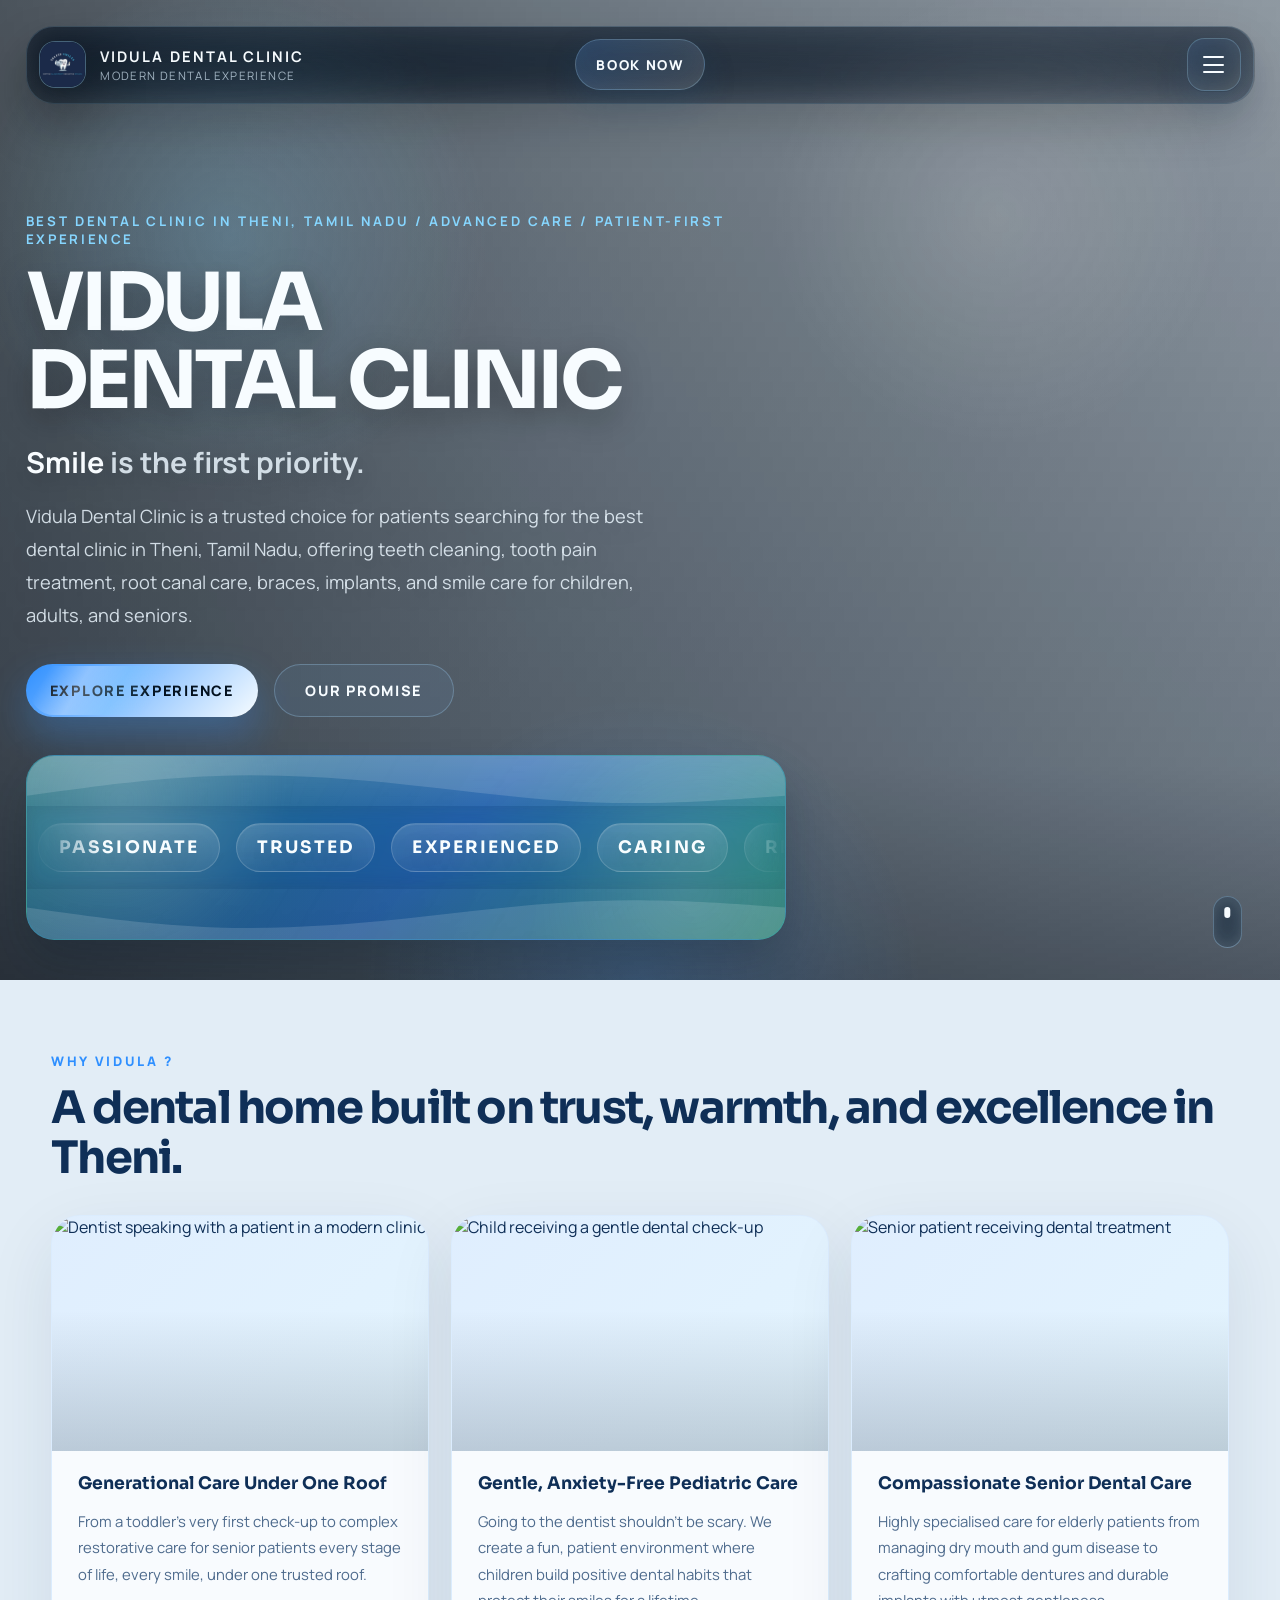
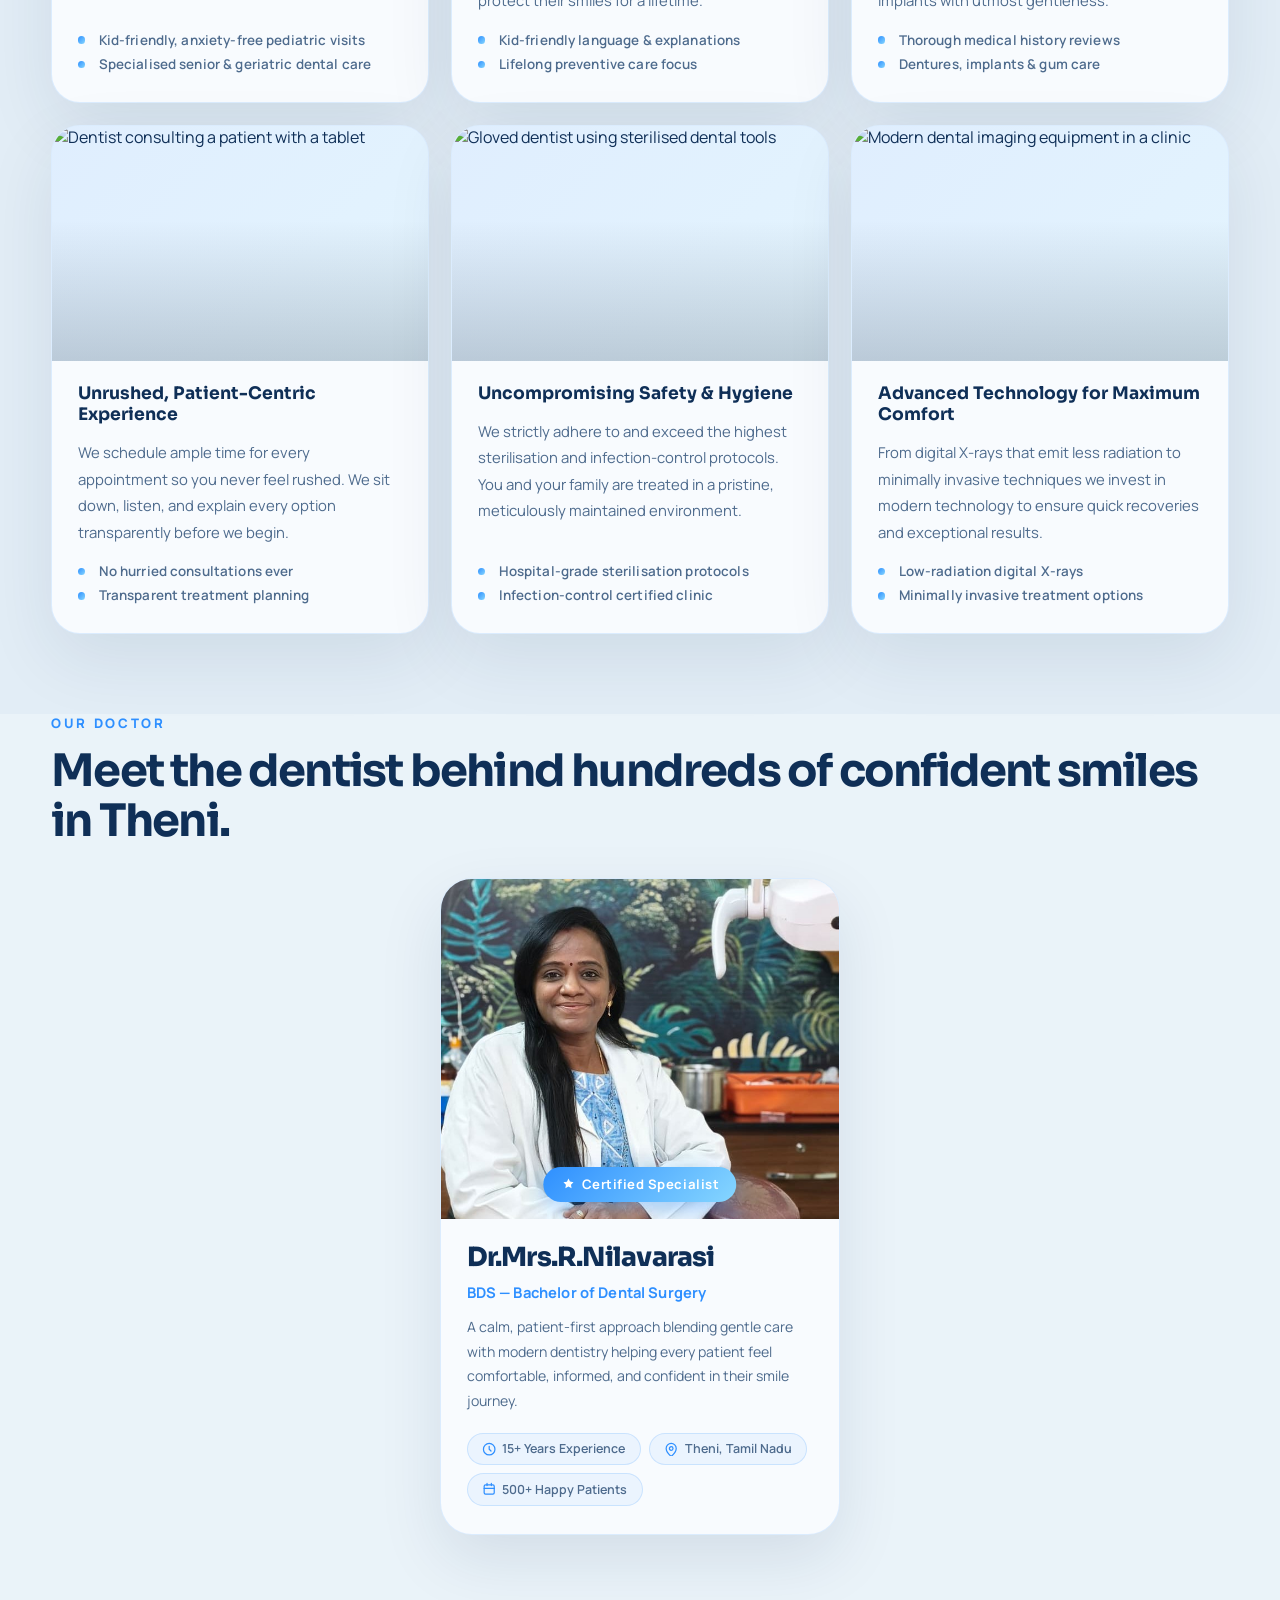
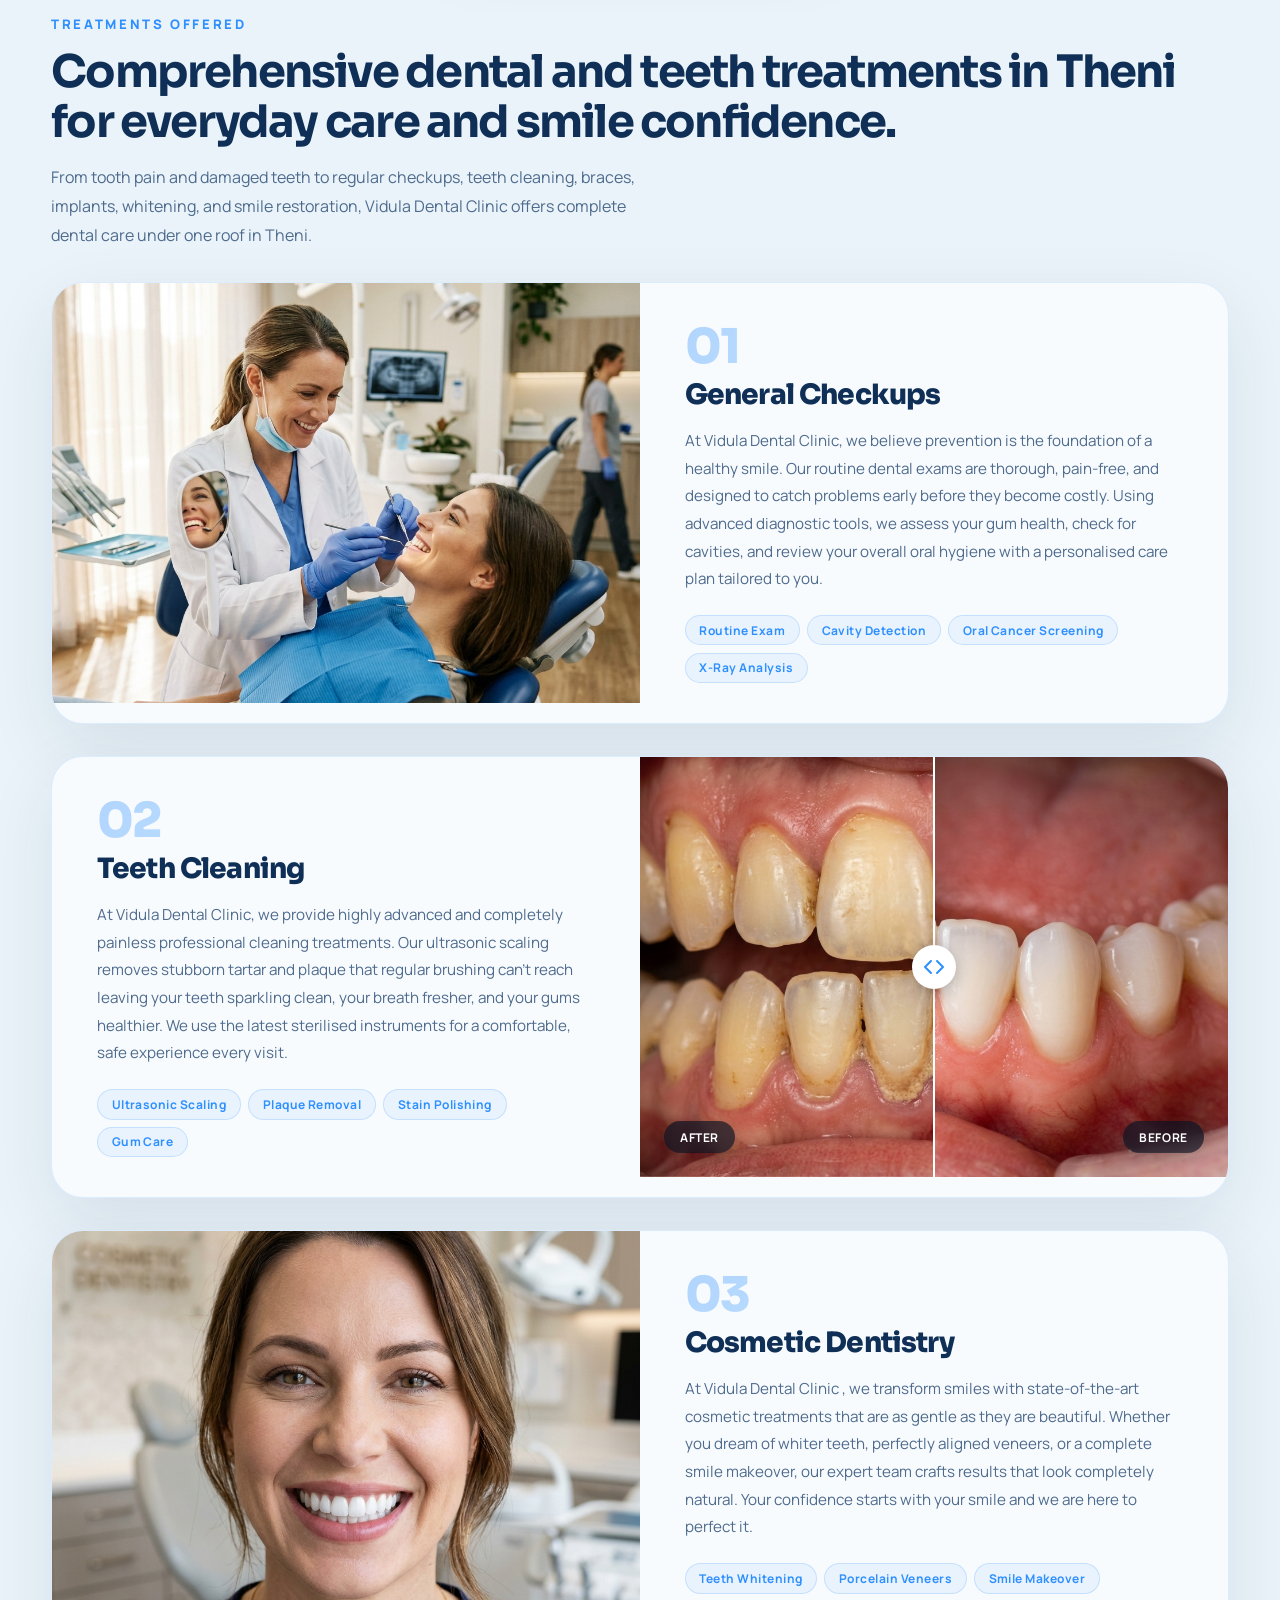
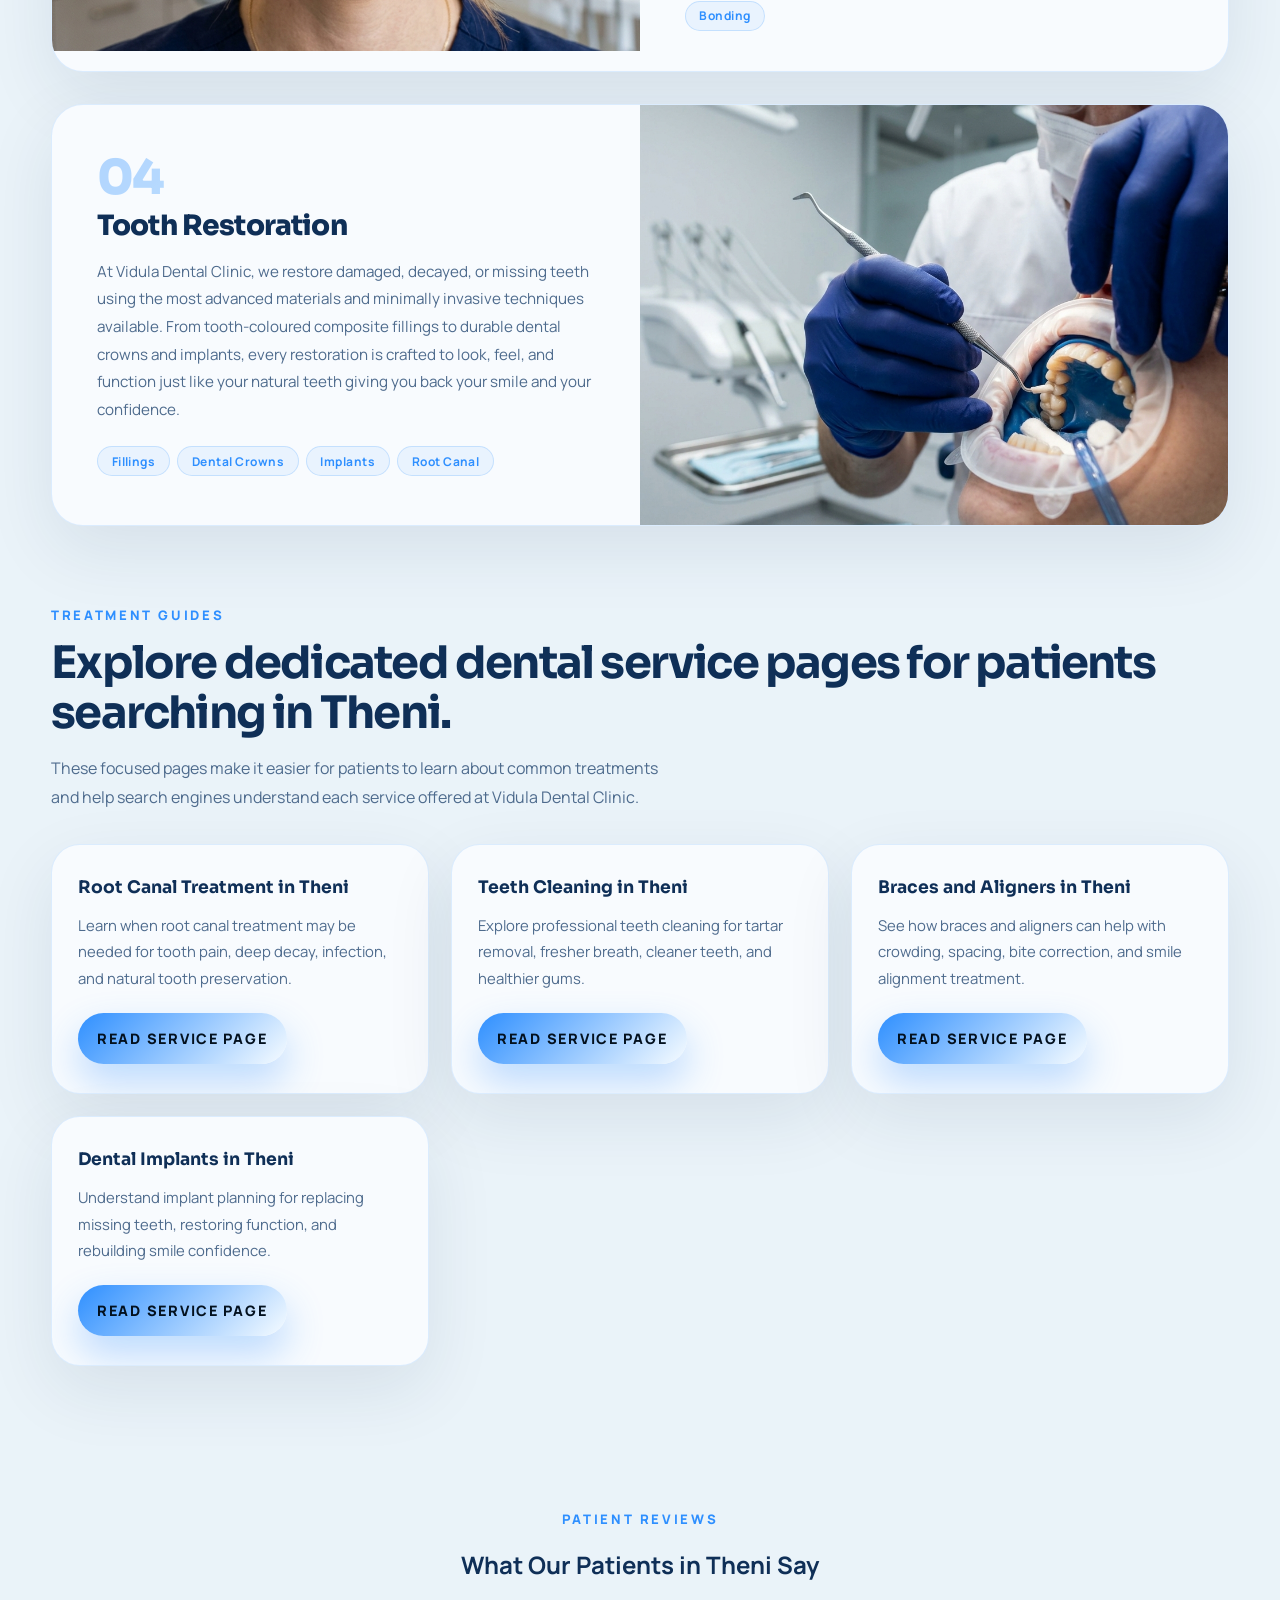
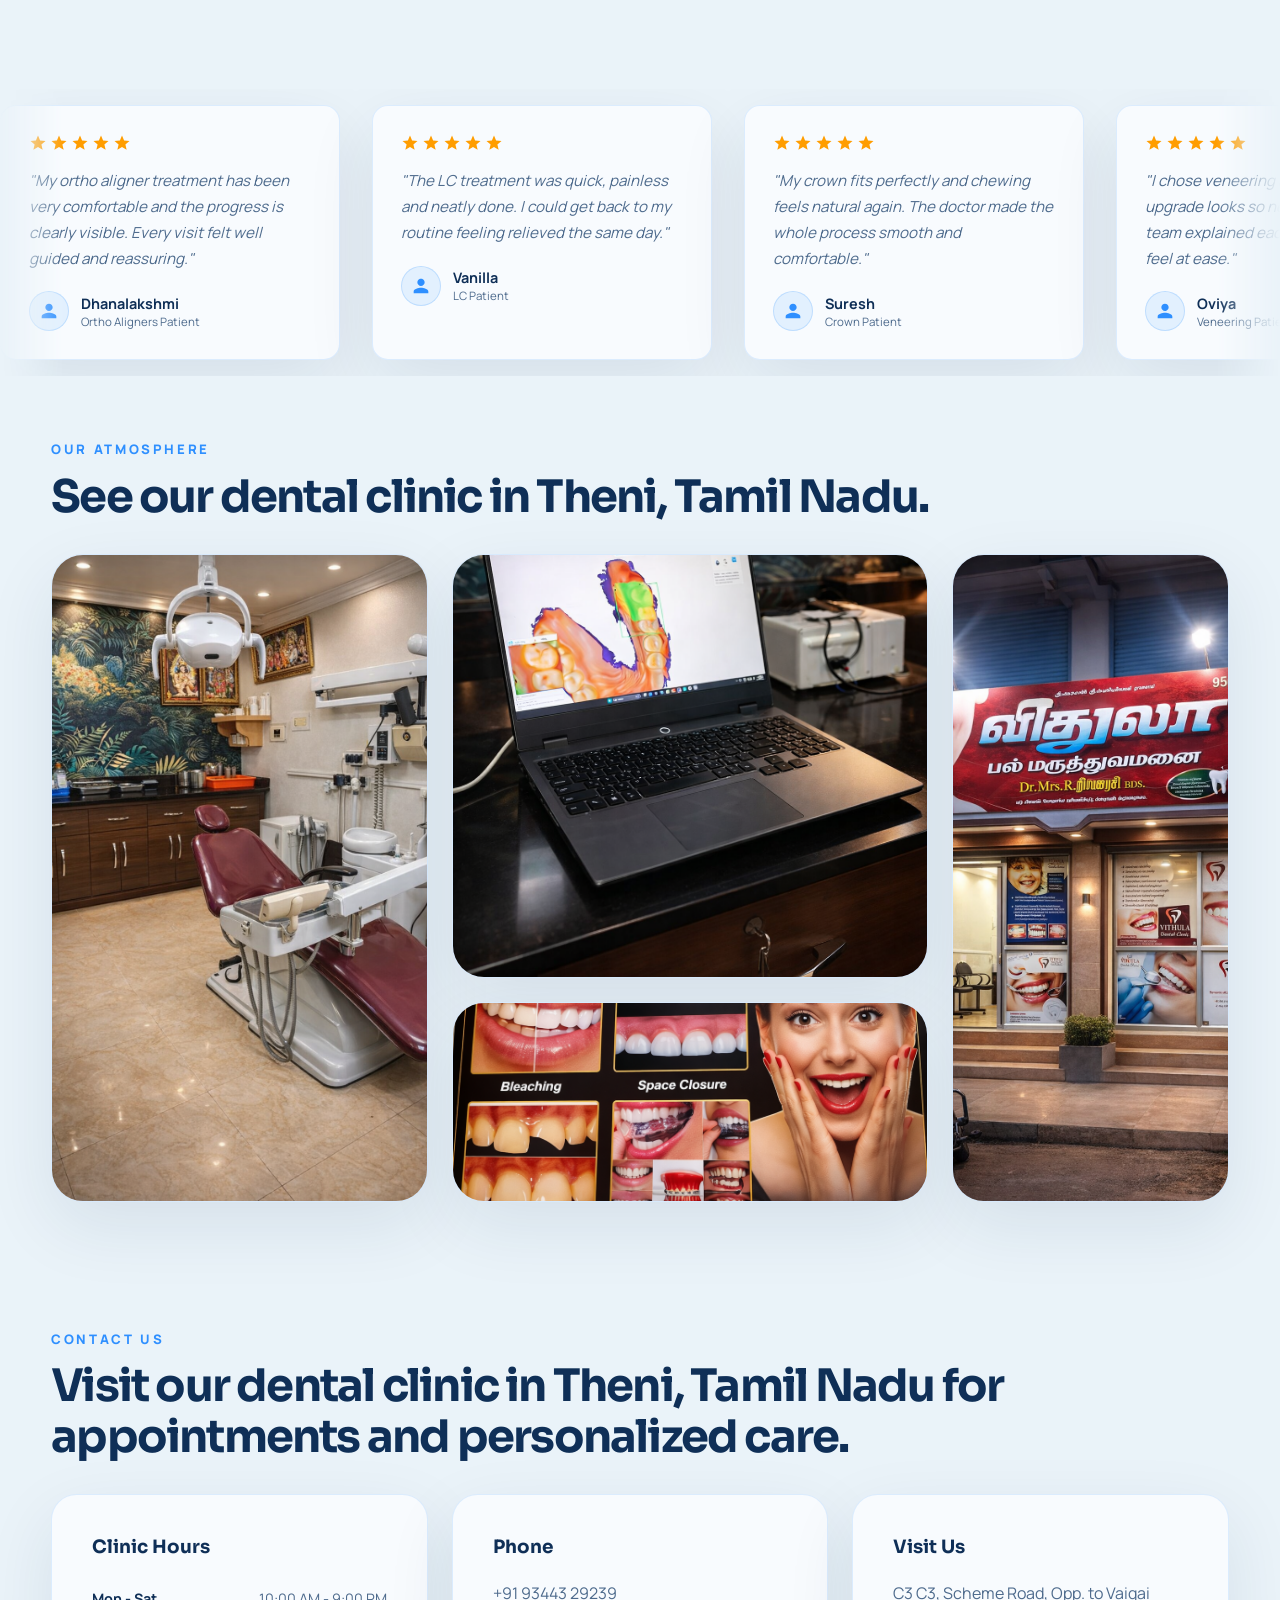
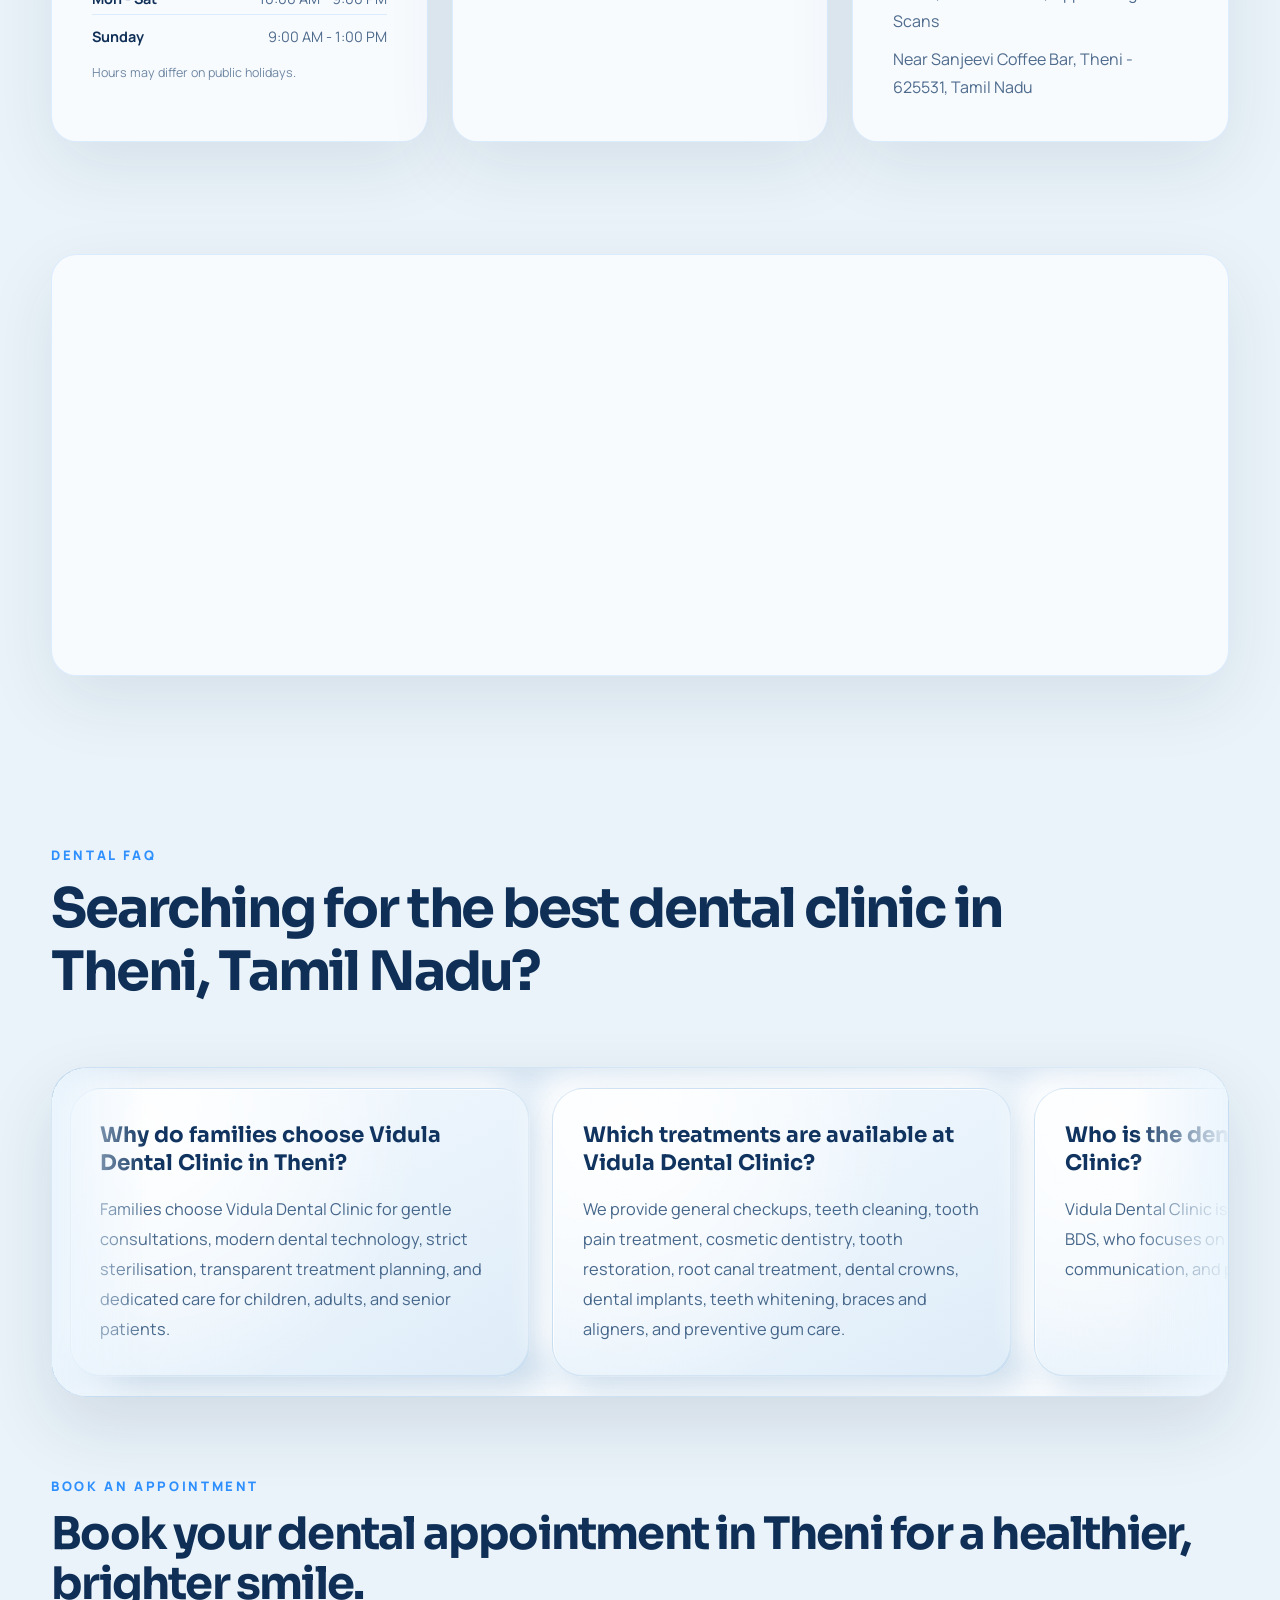
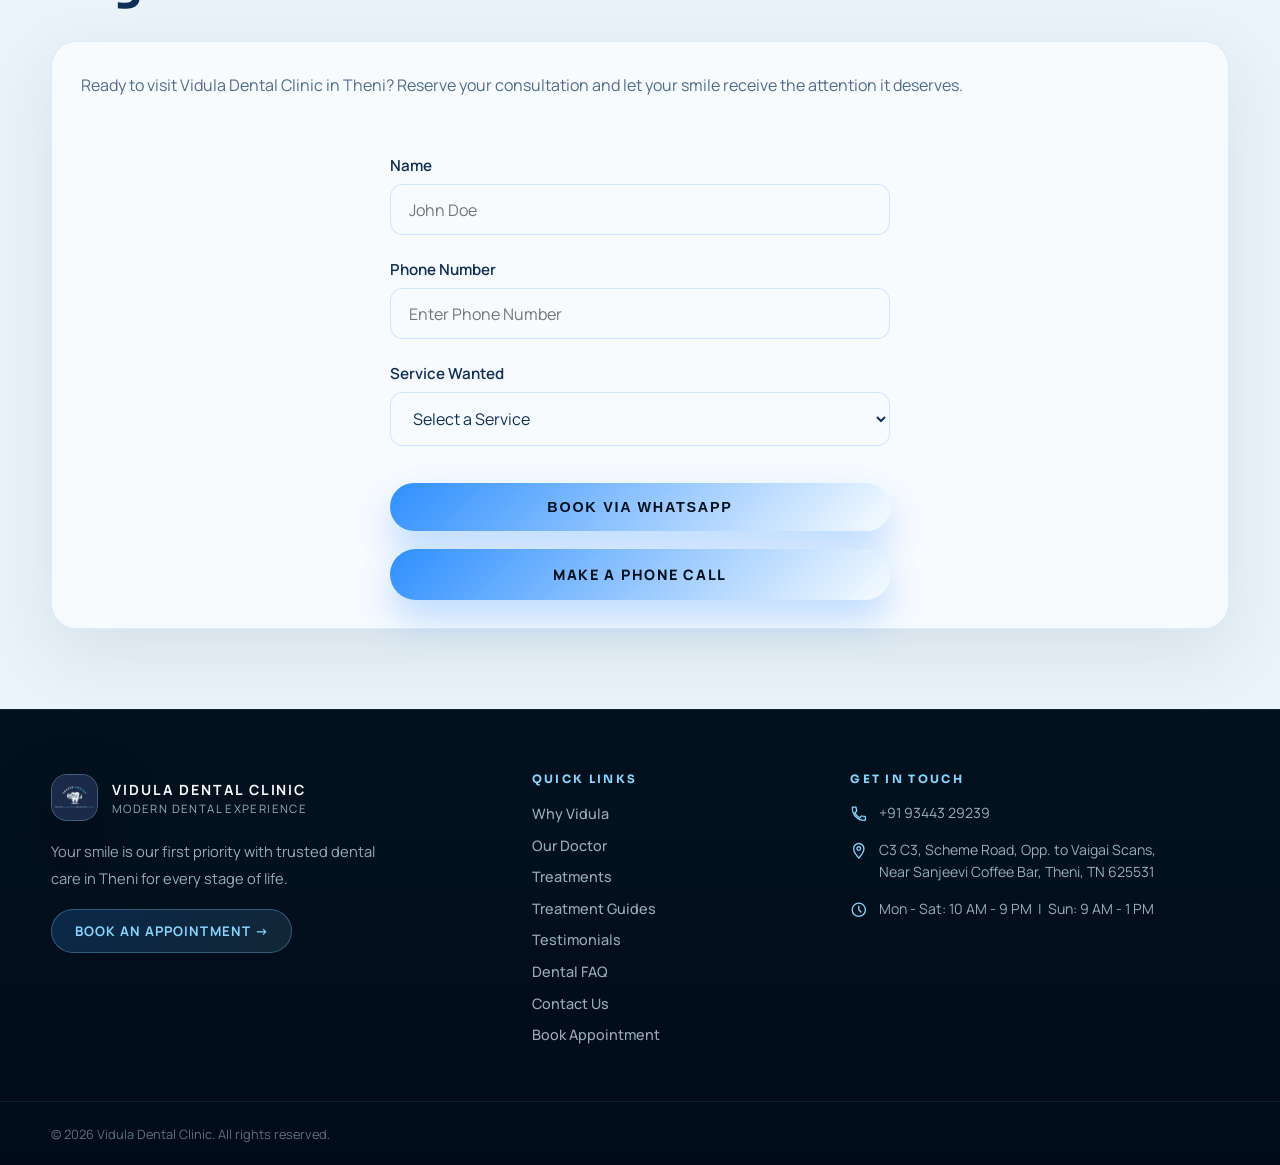
==== commit ee624bf6: "Update admin build with new tracker link" ====
--- a/index.html
+++ b/index.html
@@ -24,7 +24,8 @@
     property="og:description"
     content="Trusted dental clinic in Theni, Tamil Nadu for teeth cleaning, tooth pain treatment, root canal care, braces, implants, whitening, and family dental care."
   >
-  <meta property="og:image" content="vidulaclinic.png">
+  <meta property="og:url" content="https://nitheeshp19.github.io/viduladentalclinic/">
+  <meta property="og:image" content="https://nitheeshp19.github.io/viduladentalclinic/vidulaclinic.png">
   <meta property="og:image:alt" content="Vidula Dental Clinic exterior in Theni, Tamil Nadu">
   <meta name="twitter:card" content="summary_large_image">
   <meta name="twitter:title" content="Best Dental Clinic in Theni, Tamil Nadu | Vidula Dental Clinic">
@@ -32,7 +33,10 @@
     name="twitter:description"
     content="Trusted dental clinic in Theni, Tamil Nadu for teeth cleaning, tooth pain treatment, root canal care, braces, implants, whitening, and family dental care."
   >
-  <meta name="twitter:image" content="vidulaclinic.png">
+  <meta name="twitter:image" content="https://nitheeshp19.github.io/viduladentalclinic/vidulaclinic.png">
+  <link rel="canonical" href="https://nitheeshp19.github.io/viduladentalclinic/">
+  <link rel="alternate" hreflang="en-IN" href="https://nitheeshp19.github.io/viduladentalclinic/">
+  <link rel="alternate" hreflang="x-default" href="https://nitheeshp19.github.io/viduladentalclinic/">
   <link rel="preconnect" href="https://fonts.googleapis.com">
   <link rel="preconnect" href="https://fonts.gstatic.com" crossorigin>
   <link
@@ -52,14 +56,15 @@
           "@type": "Dentist",
           "@id": "#vidula-dental-clinic",
           "name": "Vidula Dental Clinic",
+          "url": "https://nitheeshp19.github.io/viduladentalclinic/",
           "description": "Vidula Dental Clinic offers modern, patient-first dental care in Theni, Tamil Nadu, including teeth cleaning, tooth pain treatment, cosmetic dentistry, tooth restoration, root canal treatment, braces, whitening, and implants.",
           "telephone": "+91-93443-29239",
           "image": [
-            "vidulaclinic.png",
-            "insideofvidula clinic.png",
-            "IMG-20260329-WA0002.jpg"
+            "https://nitheeshp19.github.io/viduladentalclinic/vidulaclinic.png",
+            "https://nitheeshp19.github.io/viduladentalclinic/insideofvidula%20clinic.png",
+            "https://nitheeshp19.github.io/viduladentalclinic/dr-nilavarasi-vidula-dental-clinic.jpg"
           ],
-          "logo": "vidulalogo.png",
+          "logo": "https://nitheeshp19.github.io/viduladentalclinic/vidulalogo.png",
           "medicalSpecialty": "Dentistry",
           "address": {
             "@type": "PostalAddress",
@@ -267,7 +272,7 @@
         },
         {
           "@type": "FAQPage",
-          "@id": "#faq",
+          "@id": "https://nitheeshp19.github.io/viduladentalclinic/#faq",
           "mainEntity": [
             {
               "@type": "Question",
@@ -464,106 +469,123 @@
       <div class="why-grid" id="promise">
 
         <!-- Generational Care -->
-        <article class="why-card">
-          <div class="why-icon-wrap">
-            <svg class="why-icon" viewBox="0 0 48 48" fill="none" aria-hidden="true">
-              <circle cx="16" cy="14" r="6" stroke="currentColor" stroke-width="2.4" stroke-linecap="round"/>
-              <circle cx="32" cy="14" r="6" stroke="currentColor" stroke-width="2.4" stroke-linecap="round"/>
-              <path d="M4 38c0-6.627 5.373-12 12-12h16c6.627 0 12 5.373 12 12" stroke="currentColor" stroke-width="2.4" stroke-linecap="round"/>
-              <circle cx="24" cy="14" r="4" fill="currentColor" opacity="0.18"/>
-            </svg>
-          </div>
-          <h3>Generational Care Under One Roof</h3>
-          <p>From a toddler's very first check-up to complex restorative care for senior patients every stage of life, every smile, under one trusted roof.</p>
-          <ul class="why-list">
-            <li>Kid-friendly, anxiety-free pediatric visits</li>
-            <li>Specialised senior &amp; geriatric dental care</li>
-          </ul>
+        <article class="why-card why-card-media">
+          <div class="why-media">
+            <img
+              src="https://images.pexels.com/photos/4270379/pexels-photo-4270379.jpeg?auto=compress&amp;cs=tinysrgb&amp;w=1200"
+              alt="Dentist speaking with a patient in a modern clinic"
+              loading="lazy"
+              decoding="async"
+            >
+          </div>
+          <div class="why-card-body">
+            <h3>Generational Care Under One Roof</h3>
+            <p>From a toddler's very first check-up to complex restorative care for senior patients every stage of life, every smile, under one trusted roof.</p>
+            <ul class="why-list">
+              <li>Kid-friendly, anxiety-free pediatric visits</li>
+              <li>Specialised senior &amp; geriatric dental care</li>
+            </ul>
+          </div>
         </article>
 
         <!-- Anxiety-Free Pediatric -->
-        <article class="why-card">
-          <div class="why-icon-wrap">
-            <svg class="why-icon" viewBox="0 0 48 48" fill="none" aria-hidden="true">
-              <path d="M24 8C16.268 8 10 14.268 10 22c0 5.08 2.668 9.544 6.667 12.08L24 40l7.333-5.92C35.332 31.544 38 27.08 38 22c0-7.732-6.268-14-14-14Z" stroke="currentColor" stroke-width="2.4" stroke-linejoin="round"/>
-              <path d="M18 24c1.5 2 3.5 3 6 3s4.5-1 6-3" stroke="currentColor" stroke-width="2.2" stroke-linecap="round"/>
-              <circle cx="19" cy="21" r="1.5" fill="currentColor"/>
-              <circle cx="29" cy="21" r="1.5" fill="currentColor"/>
-            </svg>
-          </div>
-          <h3>Gentle, Anxiety-Free Pediatric Care</h3>
-          <p>Going to the dentist shouldn't be scary. We create a fun, patient environment where children build positive dental habits that protect their smiles for a lifetime.</p>
-          <ul class="why-list">
-            <li>Kid-friendly language &amp; explanations</li>
-            <li>Lifelong preventive care focus</li>
-          </ul>
+        <article class="why-card why-card-media">
+          <div class="why-media">
+            <img
+              src="https://images.pexels.com/photos/6502556/pexels-photo-6502556.jpeg?auto=compress&amp;cs=tinysrgb&amp;w=1200"
+              alt="Child receiving a gentle dental check-up"
+              loading="lazy"
+              decoding="async"
+            >
+          </div>
+          <div class="why-card-body">
+            <h3>Gentle, Anxiety-Free Pediatric Care</h3>
+            <p>Going to the dentist shouldn't be scary. We create a fun, patient environment where children build positive dental habits that protect their smiles for a lifetime.</p>
+            <ul class="why-list">
+              <li>Kid-friendly language &amp; explanations</li>
+              <li>Lifelong preventive care focus</li>
+            </ul>
+          </div>
         </article>
 
         <!-- Senior Care -->
-        <article class="why-card">
-          <div class="why-icon-wrap">
-            <svg class="why-icon" viewBox="0 0 48 48" fill="none" aria-hidden="true">
-              <path d="M24 10v28M14 20l10-10 10 10" stroke="currentColor" stroke-width="2.4" stroke-linecap="round" stroke-linejoin="round"/>
-              <rect x="10" y="36" width="28" height="4" rx="2" stroke="currentColor" stroke-width="2.4"/>
-              <circle cx="24" cy="26" r="4" stroke="currentColor" stroke-width="2" opacity="0.5"/>
-            </svg>
-          </div>
-          <h3>Compassionate Senior Dental Care</h3>
-          <p>Highly specialised care for elderly patients from managing dry mouth and gum disease to crafting comfortable dentures and durable implants with utmost gentleness.</p>
-          <ul class="why-list">
-            <li>Thorough medical history reviews</li>
-            <li>Dentures, implants &amp; gum care</li>
-          </ul>
+        <article class="why-card why-card-media">
+          <div class="why-media">
+            <img
+              src="https://images.pexels.com/photos/5622008/pexels-photo-5622008.jpeg?auto=compress&amp;cs=tinysrgb&amp;w=1200"
+              alt="Senior patient receiving dental treatment"
+              loading="lazy"
+              decoding="async"
+            >
+          </div>
+          <div class="why-card-body">
+            <h3>Compassionate Senior Dental Care</h3>
+            <p>Highly specialised care for elderly patients from managing dry mouth and gum disease to crafting comfortable dentures and durable implants with utmost gentleness.</p>
+            <ul class="why-list">
+              <li>Thorough medical history reviews</li>
+              <li>Dentures, implants &amp; gum care</li>
+            </ul>
+          </div>
         </article>
 
         <!-- Unrushed Experience -->
-        <article class="why-card">
-          <div class="why-icon-wrap">
-            <svg class="why-icon" viewBox="0 0 48 48" fill="none" aria-hidden="true">
-              <circle cx="24" cy="24" r="14" stroke="currentColor" stroke-width="2.4"/>
-              <path d="M24 16v9l5 5" stroke="currentColor" stroke-width="2.4" stroke-linecap="round" stroke-linejoin="round"/>
-              <path d="M10 10l2 2M36 10l2-2M24 10V8" stroke="currentColor" stroke-width="2" stroke-linecap="round" opacity="0.5"/>
-            </svg>
-          </div>
-          <h3>Unrushed, Patient-Centric Experience</h3>
-          <p>We schedule ample time for every appointment so you never feel rushed. We sit down, listen, and explain every option transparently before we begin.</p>
-          <ul class="why-list">
-            <li>No hurried consultations ever</li>
-            <li>Transparent treatment planning</li>
-          </ul>
+        <article class="why-card why-card-media">
+          <div class="why-media">
+            <img
+              src="https://images.pexels.com/photos/5355703/pexels-photo-5355703.jpeg?auto=compress&amp;cs=tinysrgb&amp;w=1200"
+              alt="Dentist consulting a patient with a tablet"
+              loading="lazy"
+              decoding="async"
+            >
+          </div>
+          <div class="why-card-body">
+            <h3>Unrushed, Patient-Centric Experience</h3>
+            <p>We schedule ample time for every appointment so you never feel rushed. We sit down, listen, and explain every option transparently before we begin.</p>
+            <ul class="why-list">
+              <li>No hurried consultations ever</li>
+              <li>Transparent treatment planning</li>
+            </ul>
+          </div>
         </article>
 
         <!-- Safety & Hygiene -->
-        <article class="why-card">
-          <div class="why-icon-wrap">
-            <svg class="why-icon" viewBox="0 0 48 48" fill="none" aria-hidden="true">
-              <path d="M24 6L10 12v12c0 9 6.5 14.4 14 16 7.5-1.6 14-7 14-16V12L24 6Z" stroke="currentColor" stroke-width="2.4" stroke-linejoin="round"/>
-              <path d="M17 24l5 5 9-10" stroke="currentColor" stroke-width="2.4" stroke-linecap="round" stroke-linejoin="round"/>
-            </svg>
-          </div>
-          <h3>Uncompromising Safety &amp; Hygiene</h3>
-          <p>We strictly adhere to and exceed the highest sterilisation and infection-control protocols. You and your family are treated in a pristine, meticulously maintained environment.</p>
-          <ul class="why-list">
-            <li>Hospital-grade sterilisation protocols</li>
-            <li>Infection-control certified clinic</li>
-          </ul>
+        <article class="why-card why-card-media">
+          <div class="why-media">
+            <img
+              src="https://images.pexels.com/photos/5355905/pexels-photo-5355905.jpeg?auto=compress&amp;cs=tinysrgb&amp;w=1200"
+              alt="Gloved dentist using sterilised dental tools"
+              loading="lazy"
+              decoding="async"
+            >
+          </div>
+          <div class="why-card-body">
+            <h3>Uncompromising Safety &amp; Hygiene</h3>
+            <p>We strictly adhere to and exceed the highest sterilisation and infection-control protocols. You and your family are treated in a pristine, meticulously maintained environment.</p>
+            <ul class="why-list">
+              <li>Hospital-grade sterilisation protocols</li>
+              <li>Infection-control certified clinic</li>
+            </ul>
+          </div>
         </article>
 
         <!-- Advanced Technology -->
-        <article class="why-card">
-          <div class="why-icon-wrap">
-            <svg class="why-icon" viewBox="0 0 48 48" fill="none" aria-hidden="true">
-              <rect x="8" y="10" width="32" height="22" rx="3" stroke="currentColor" stroke-width="2.4"/>
-              <path d="M16 38h16M24 32v6" stroke="currentColor" stroke-width="2.4" stroke-linecap="round"/>
-              <path d="M18 23l4-6 4 8 4-4" stroke="currentColor" stroke-width="2.2" stroke-linecap="round" stroke-linejoin="round"/>
-            </svg>
-          </div>
-          <h3>Advanced Technology for Maximum Comfort</h3>
-          <p>From digital X-rays that emit less radiation to minimally invasive techniques we invest in modern technology to ensure quick recoveries and exceptional results.</p>
-          <ul class="why-list">
-            <li>Low-radiation digital X-rays</li>
-            <li>Minimally invasive treatment options</li>
-          </ul>
+        <article class="why-card why-card-media">
+          <div class="why-media">
+            <img
+              src="https://images.pexels.com/photos/6812432/pexels-photo-6812432.jpeg?auto=compress&amp;cs=tinysrgb&amp;w=1200"
+              alt="Modern dental imaging equipment in a clinic"
+              loading="lazy"
+              decoding="async"
+            >
+          </div>
+          <div class="why-card-body">
+            <h3>Advanced Technology for Maximum Comfort</h3>
+            <p>From digital X-rays that emit less radiation to minimally invasive techniques we invest in modern technology to ensure quick recoveries and exceptional results.</p>
+            <ul class="why-list">
+              <li>Low-radiation digital X-rays</li>
+              <li>Minimally invasive treatment options</li>
+            </ul>
+          </div>
         </article>
 
       </div>
@@ -669,34 +691,6 @@
             </div>
             
             <input type="range" class="tc-ba-range" min="0" max="100" value="50" aria-label="Drag to compare before and after" oninput="this.parentElement.style.setProperty('--slider-pos', this.value + '%')">
-            
-            <!-- Auto-slide animation script -->
-            <script>
-              (function() {
-                const slider = document.querySelector('.tc-ba-range');
-                const wrap = slider.parentElement;
-                let t = 0;
-                let active = false;
-                
-                // Pause animation when user hovers or interacts
-                wrap.addEventListener('mouseenter', () => active = true);
-                wrap.addEventListener('mouseleave', () => active = false);
-                wrap.addEventListener('touchstart', () => active = true, {passive: true});
-                slider.addEventListener('input', () => active = true);
-
-                function autoMove() {
-                  if (!active) {
-                    t += 0.015;
-                    // Sine wave maps time to a smooth back-and-forth swing between 5% and 95%
-                    const val = 50 + Math.sin(t) * 45;
-                    slider.value = val;
-                    wrap.style.setProperty('--slider-pos', val + '%');
-                  }
-                  requestAnimationFrame(autoMove);
-                }
-                requestAnimationFrame(autoMove);
-              })();
-            </script>
           </div>
           <div class="tc-body">
             <span class="tc-number">02</span>
@@ -777,41 +771,6 @@
           <h3>Dental Implants in Theni</h3>
           <p>Understand implant planning for replacing missing teeth, restoring function, and rebuilding smile confidence.</p>
           <a class="button button-primary treatment-page-link" href="dental-implants-theni.html">Read Service Page</a>
-        </article>
-      </div>
-    </section>
-
-    <section class="content-section" id="clinic-snapshot">
-      <div class="section-copy">
-        <p class="section-label">Clinic Snapshot</p>
-        <h2>Useful facts when comparing dental clinics in Theni.</h2>
-        <p class="section-intro">Patients usually look for clear, verifiable information first. Here are the practical details that help explain what Vidula Dental Clinic offers in Theni.</p>
-      </div>
-
-      <div class="why-grid">
-        <article class="why-card">
-          <h3>Experienced local dentist</h3>
-          <p>Vidula Dental Clinic is led by Dr. Mrs. R. Nilavarasi, BDS, with a calm, patient-first approach focused on clear explanations and comfortable care.</p>
-        </article>
-        <article class="why-card">
-          <h3>Wide treatment range</h3>
-          <p>Patients can visit for general checkups, teeth cleaning, root canal treatment, crowns, dental implants, cosmetic dentistry, braces and aligners, whitening, and preventive care.</p>
-        </article>
-        <article class="why-card">
-          <h3>Family-focused dental care</h3>
-          <p>The clinic welcomes children, adults, and senior patients, making it a practical single-location option for family dental needs in Theni.</p>
-        </article>
-        <article class="why-card">
-          <h3>Convenient Theni location</h3>
-          <p>Vidula Dental Clinic is located at C3 C3, Scheme Road, opposite Vaigai Scans, near Sanjeevi Coffee Bar, Theni - 625531, Tamil Nadu.</p>
-        </article>
-        <article class="why-card">
-          <h3>Accessible clinic hours</h3>
-          <p>The clinic is open Monday to Saturday from 10:00 AM to 9:00 PM and Sunday from 9:00 AM to 1:00 PM for easier appointment planning.</p>
-        </article>
-        <article class="why-card">
-          <h3>Easy appointment booking</h3>
-          <p>Appointments can be requested by phone at +91 93443 29239 or by WhatsApp through the booking form on this website.</p>
         </article>
       </div>
     </section>
@@ -1043,39 +1002,78 @@
         <h2>Searching for the best dental clinic in Theni, Tamil Nadu?</h2>
       </div>
 
-      <div class="why-grid">
-        <article class="why-card">
-          <h3>Why do families choose Vidula Dental Clinic in Theni?</h3>
-          <p>Families choose Vidula Dental Clinic for gentle consultations, modern dental technology, strict sterilisation, transparent treatment planning, and dedicated care for children, adults, and senior patients.</p>
-        </article>
-        <article class="why-card">
-          <h3>Which treatments are available at Vidula Dental Clinic?</h3>
-          <p>We provide general checkups, teeth cleaning, tooth pain treatment, cosmetic dentistry, tooth restoration, root canal treatment, dental crowns, dental implants, teeth whitening, braces and aligners, and preventive gum care.</p>
-        </article>
-        <article class="why-card">
-          <h3>Who is the dentist at Vidula Dental Clinic?</h3>
-          <p>Vidula Dental Clinic is led by Dr. Mrs. R. Nilavarasi, BDS, who focuses on calm consultations, clear communication, and patient-first dental care.</p>
-        </article>
-        <article class="why-card">
-          <h3>What are the clinic timings?</h3>
-          <p>The clinic is open Monday to Saturday from 10:00 AM to 9:00 PM and Sunday from 9:00 AM to 1:00 PM.</p>
-        </article>
-        <article class="why-card">
-          <h3>Where is Vidula Dental Clinic located in Theni, Tamil Nadu?</h3>
-          <p>Vidula Dental Clinic is located at C3 C3, Scheme Road, Opp. to Vaigai Scans, near Sanjeevi Coffee Bar, Theni - 625531, Tamil Nadu, making it easy for local families to access modern dental care.</p>
-        </article>
-        <article class="why-card">
-          <h3>Do you offer dental care for children and senior patients?</h3>
-          <p>Yes. The clinic provides kid-friendly dental visits, preventive care, restorative treatments, and compassionate senior dental care with a calm, patient-first approach.</p>
-        </article>
-        <article class="why-card">
-          <h3>How can I book an appointment with Vidula Dental Clinic?</h3>
-          <p>You can call +91 93443 29239 or use the WhatsApp booking form on this page to request an appointment for checkups, cleaning, cosmetic dentistry, implants, or other dental concerns.</p>
-        </article>
-        <article class="why-card">
-          <h3>Why do patients in Theni shortlist Vidula Dental Clinic?</h3>
-          <p>Patients shortlist Vidula Dental Clinic for its single-location convenience in Theni, wide treatment range, experienced dentist, modern diagnostics, and patient-first experience.</p>
-        </article>
+      <div class="faq-slider-shell" aria-label="Dental FAQ slider">
+        <div class="faq-slider-rail">
+          <div class="faq-slider-track">
+            <article class="faq-card">
+              <h3>Why do families choose Vidula Dental Clinic in Theni?</h3>
+              <p>Families choose Vidula Dental Clinic for gentle consultations, modern dental technology, strict sterilisation, transparent treatment planning, and dedicated care for children, adults, and senior patients.</p>
+            </article>
+            <article class="faq-card">
+              <h3>Which treatments are available at Vidula Dental Clinic?</h3>
+              <p>We provide general checkups, teeth cleaning, tooth pain treatment, cosmetic dentistry, tooth restoration, root canal treatment, dental crowns, dental implants, teeth whitening, braces and aligners, and preventive gum care.</p>
+            </article>
+            <article class="faq-card">
+              <h3>Who is the dentist at Vidula Dental Clinic?</h3>
+              <p>Vidula Dental Clinic is led by Dr. Mrs. R. Nilavarasi, BDS, who focuses on calm consultations, clear communication, and patient-first dental care.</p>
+            </article>
+            <article class="faq-card">
+              <h3>What are the clinic timings?</h3>
+              <p>The clinic is open Monday to Saturday from 10:00 AM to 9:00 PM and Sunday from 9:00 AM to 1:00 PM.</p>
+            </article>
+            <article class="faq-card">
+              <h3>Where is Vidula Dental Clinic located in Theni, Tamil Nadu?</h3>
+              <p>Vidula Dental Clinic is located at C3 C3, Scheme Road, Opp. to Vaigai Scans, near Sanjeevi Coffee Bar, Theni - 625531, Tamil Nadu, making it easy for local families to access modern dental care.</p>
+            </article>
+            <article class="faq-card">
+              <h3>Do you offer dental care for children and senior patients?</h3>
+              <p>Yes. The clinic provides kid-friendly dental visits, preventive care, restorative treatments, and compassionate senior dental care with a calm, patient-first approach.</p>
+            </article>
+            <article class="faq-card">
+              <h3>How can I book an appointment with Vidula Dental Clinic?</h3>
+              <p>You can call +91 93443 29239 or use the WhatsApp booking form on this page to request an appointment for checkups, cleaning, cosmetic dentistry, implants, or other dental concerns.</p>
+            </article>
+            <article class="faq-card">
+              <h3>Why do patients in Theni shortlist Vidula Dental Clinic?</h3>
+              <p>Patients shortlist Vidula Dental Clinic for its single-location convenience in Theni, wide treatment range, experienced dentist, modern diagnostics, and patient-first experience.</p>
+            </article>
+          </div>
+
+          <div class="faq-slider-track" aria-hidden="true">
+            <article class="faq-card">
+              <h3>Why do families choose Vidula Dental Clinic in Theni?</h3>
+              <p>Families choose Vidula Dental Clinic for gentle consultations, modern dental technology, strict sterilisation, transparent treatment planning, and dedicated care for children, adults, and senior patients.</p>
+            </article>
+            <article class="faq-card">
+              <h3>Which treatments are available at Vidula Dental Clinic?</h3>
+              <p>We provide general checkups, teeth cleaning, tooth pain treatment, cosmetic dentistry, tooth restoration, root canal treatment, dental crowns, dental implants, teeth whitening, braces and aligners, and preventive gum care.</p>
+            </article>
+            <article class="faq-card">
+              <h3>Who is the dentist at Vidula Dental Clinic?</h3>
+              <p>Vidula Dental Clinic is led by Dr. Mrs. R. Nilavarasi, BDS, who focuses on calm consultations, clear communication, and patient-first dental care.</p>
+            </article>
+            <article class="faq-card">
+              <h3>What are the clinic timings?</h3>
+              <p>The clinic is open Monday to Saturday from 10:00 AM to 9:00 PM and Sunday from 9:00 AM to 1:00 PM.</p>
+            </article>
+            <article class="faq-card">
+              <h3>Where is Vidula Dental Clinic located in Theni, Tamil Nadu?</h3>
+              <p>Vidula Dental Clinic is located at C3 C3, Scheme Road, Opp. to Vaigai Scans, near Sanjeevi Coffee Bar, Theni - 625531, Tamil Nadu, making it easy for local families to access modern dental care.</p>
+            </article>
+            <article class="faq-card">
+              <h3>Do you offer dental care for children and senior patients?</h3>
+              <p>Yes. The clinic provides kid-friendly dental visits, preventive care, restorative treatments, and compassionate senior dental care with a calm, patient-first approach.</p>
+            </article>
+            <article class="faq-card">
+              <h3>How can I book an appointment with Vidula Dental Clinic?</h3>
+              <p>You can call +91 93443 29239 or use the WhatsApp booking form on this page to request an appointment for checkups, cleaning, cosmetic dentistry, implants, or other dental concerns.</p>
+            </article>
+            <article class="faq-card">
+              <h3>Why do patients in Theni shortlist Vidula Dental Clinic?</h3>
+              <p>Patients shortlist Vidula Dental Clinic for its single-location convenience in Theni, wide treatment range, experienced dentist, modern diagnostics, and patient-first experience.</p>
+            </article>
+          </div>
+        </div>
       </div>
     </section>
 
--- a/styles.css
+++ b/styles.css
@@ -1,3 +1,9 @@
+@property --slider-pos {
+  syntax: "<percentage>";
+  inherits: false;
+  initial-value: 50%;
+}
+
 :root {
   --bg: #03111f;
   --panel: rgba(8, 28, 52, 0.6);
@@ -878,6 +884,7 @@
 .tc-img-slider .tc-ba-before {
   width: 100%;
   clip-path: polygon(0 0, var(--slider-pos) 0, var(--slider-pos) 100%, 0 100%);
+  animation: beforeAfterReveal 7s ease-in-out infinite;
   z-index: 2;
 }
 
@@ -915,6 +922,14 @@
   z-index: 4;
   transform: translateX(-50%);
   pointer-events: none;
+  animation: beforeAfterDivider 7s ease-in-out infinite;
+}
+
+.tc-img-slider:hover .tc-ba-before,
+.tc-img-slider:focus-within .tc-ba-before,
+.tc-img-slider:hover .tc-ba-slider-line,
+.tc-img-slider:focus-within .tc-ba-slider-line {
+  animation: none;
 }
 
 .tc-img-slider .tc-ba-slider-handle {
@@ -1126,6 +1141,28 @@
   to { transform: translateX(-50%); }
 }
 
+@keyframes beforeAfterReveal {
+  0%,
+  100% {
+    clip-path: polygon(0 0, 12% 0, 12% 100%, 0 100%);
+  }
+
+  50% {
+    clip-path: polygon(0 0, 88% 0, 88% 100%, 0 100%);
+  }
+}
+
+@keyframes beforeAfterDivider {
+  0%,
+  100% {
+    left: 12%;
+  }
+
+  50% {
+    left: 88%;
+  }
+}
+
 .review-card {
   width: 340px;
   flex-shrink: 0;
@@ -1323,29 +1360,44 @@
   opacity: 1;
 }
 
-.why-icon-wrap {
-  display: flex;
-  align-items: center;
-  justify-content: center;
-  width: 3.4rem;
-  height: 3.4rem;
-  border-radius: 1.1rem;
+.why-card-media {
+  padding: 0;
+  gap: 0;
+}
+
+.why-media {
+  position: relative;
+  aspect-ratio: 16 / 10;
+  overflow: hidden;
   background: linear-gradient(135deg, rgba(46, 143, 255, 0.12), rgba(134, 214, 255, 0.18));
-  border: 1px solid rgba(46, 143, 255, 0.18);
-  color: var(--accent-deep);
-  flex-shrink: 0;
-  transition: background 280ms ease, box-shadow 280ms ease;
-}
-
-.why-card:hover .why-icon-wrap {
-  background: linear-gradient(135deg, rgba(46, 143, 255, 0.2), rgba(134, 214, 255, 0.3));
-  box-shadow: 0 8px 24px rgba(46, 143, 255, 0.18);
-}
-
-.why-icon {
-  width: 1.75rem;
-  height: 1.75rem;
-  flex-shrink: 0;
+}
+
+.why-media::after {
+  content: "";
+  position: absolute;
+  inset: 0;
+  background: linear-gradient(180deg, rgba(11, 27, 45, 0) 40%, rgba(11, 27, 45, 0.18) 100%);
+  pointer-events: none;
+}
+
+.why-media img {
+  display: block;
+  width: 100%;
+  height: 100%;
+  object-fit: cover;
+  transition: transform 320ms ease;
+}
+
+.why-card-media:hover .why-media img {
+  transform: scale(1.05);
+}
+
+.why-card-body {
+  display: flex;
+  flex-direction: column;
+  gap: 0.85rem;
+  padding: 1.35rem 1.6rem 1.8rem;
+  flex: 1;
 }
 
 .why-card h3 {
@@ -1486,18 +1538,20 @@
   }
 
   .site-menu {
-    position: static;
+    position: relative;
     grid-column: 2;
     grid-row: 2;
+    justify-self: end;
   }
 
   .site-menu[open] {
     grid-column: 1 / -1;
+    grid-row: 3;
     width: 100%;
   }
 
   .site-menu[open] .menu-toggle {
-    margin-left: auto;
+    justify-self: end;
   }
 
   .header-cta {
@@ -1509,10 +1563,8 @@
 
   .site-nav {
     position: static;
-    top: auto;
-    right: auto;
-    width: min(100%, calc(100vw - 2rem));
-    margin-top: 0.85rem;
+    width: 100%;
+    margin-top: 0.7rem;
     border-radius: 1.35rem;
   }
 
@@ -1959,3 +2011,167 @@
     transform: translateX(calc(-50% - 1rem)); /* Shifts by exactly half the content plus half a gap to perfectly loop */
   }
 }
+
+/* Claymorphism FAQ slider */
+.faq-section {
+  padding-top: clamp(3.8rem, 7vw, 6rem);
+}
+
+.faq-section .section-copy h2 {
+  font-size: clamp(2rem, 4.5vw, 3.4rem);
+  line-height: 1.16;
+  max-width: 24ch;
+}
+
+.faq-slider-shell {
+  position: relative;
+  margin-top: 2rem;
+  border-radius: 2.2rem;
+  padding: 1.2rem 0;
+  overflow: hidden;
+  background: linear-gradient(145deg, #dceaf6 0%, #f6fbff 100%);
+  border: 1px solid rgba(112, 163, 214, 0.2);
+  box-shadow:
+    inset 12px 12px 24px rgba(170, 196, 221, 0.32),
+    inset -12px -12px 24px rgba(255, 255, 255, 0.82),
+    0 28px 70px rgba(13, 44, 83, 0.12);
+}
+
+.faq-slider-shell::before,
+.faq-slider-shell::after {
+  content: "";
+  position: absolute;
+  top: 0;
+  bottom: 0;
+  width: 6rem;
+  z-index: 3;
+  pointer-events: none;
+}
+
+.faq-slider-shell::before {
+  left: 0;
+  background: linear-gradient(90deg, rgba(235, 245, 253, 0.96) 0%, rgba(235, 245, 253, 0) 100%);
+}
+
+.faq-slider-shell::after {
+  right: 0;
+  background: linear-gradient(270deg, rgba(235, 245, 253, 0.96) 0%, rgba(235, 245, 253, 0) 100%);
+}
+
+.faq-slider-rail {
+  display: flex;
+  width: max-content;
+  gap: 1.4rem;
+  animation: faqClaySlide 58s linear infinite;
+  will-change: transform;
+}
+
+.faq-slider-shell:hover .faq-slider-rail,
+.faq-slider-shell:focus-within .faq-slider-rail {
+  animation-play-state: paused;
+}
+
+.faq-slider-track {
+  display: flex;
+  gap: 1.4rem;
+  flex-shrink: 0;
+  padding-inline: 1.1rem;
+}
+
+.faq-card {
+  width: min(84vw, 460px);
+  min-height: 285px;
+  border-radius: 2rem;
+  padding: 2rem 1.85rem;
+  background:
+    radial-gradient(circle at 16% 14%, rgba(255, 255, 255, 0.95), rgba(255, 255, 255, 0.45) 36%, rgba(255, 255, 255, 0) 60%),
+    linear-gradient(150deg, #f6fbff 0%, #deecf8 100%);
+  border: 1px solid rgba(111, 163, 214, 0.22);
+  box-shadow:
+    14px 14px 30px rgba(148, 180, 210, 0.35),
+    -14px -14px 30px rgba(255, 255, 255, 0.94),
+    inset 1px 1px 0 rgba(255, 255, 255, 0.92),
+    inset -1px -1px 0 rgba(142, 177, 210, 0.22);
+  display: flex;
+  flex-direction: column;
+  justify-content: flex-start;
+  gap: 1rem;
+  transition: transform 300ms ease, box-shadow 300ms ease;
+}
+
+.faq-card:hover {
+  transform: translateY(-6px) scale(1.01);
+  box-shadow:
+    18px 18px 34px rgba(139, 173, 206, 0.38),
+    -16px -16px 30px rgba(255, 255, 255, 0.98),
+    inset 1px 1px 0 rgba(255, 255, 255, 0.95),
+    inset -1px -1px 0 rgba(125, 162, 197, 0.2);
+}
+
+.faq-card h3 {
+  margin: 0;
+  color: #10345f;
+  font-family: "Sora", sans-serif;
+  font-size: 1.34rem;
+  line-height: 1.32;
+}
+
+.faq-card p {
+  margin: 0;
+  color: #46678b;
+  font-size: 1.02rem;
+  line-height: 1.85;
+}
+
+@keyframes faqClaySlide {
+  from {
+    transform: translateX(0);
+  }
+
+  to {
+    transform: translateX(calc(-50% - 0.7rem));
+  }
+}
+
+@media (max-width: 900px) {
+  .faq-slider-shell {
+    padding: 0.5rem;
+    overflow-x: auto;
+    scroll-snap-type: x mandatory;
+  }
+
+  .faq-slider-shell::before,
+  .faq-slider-shell::after {
+    display: none;
+  }
+
+  .faq-slider-rail {
+    animation: none;
+    gap: 0.8rem;
+  }
+
+  .faq-slider-track[aria-hidden="true"] {
+    display: none;
+  }
+
+  .faq-slider-track {
+    gap: 0.8rem;
+    padding-inline: 0;
+  }
+
+  .faq-card {
+    width: min(88vw, 360px);
+    min-height: 265px;
+    padding: 1.6rem 1.35rem;
+    scroll-snap-align: start;
+  }
+
+  .faq-card h3 {
+    font-size: 1.16rem;
+  }
+
+.faq-card p {
+    font-size: 0.97rem;
+    line-height: 1.72;
+  }
+}
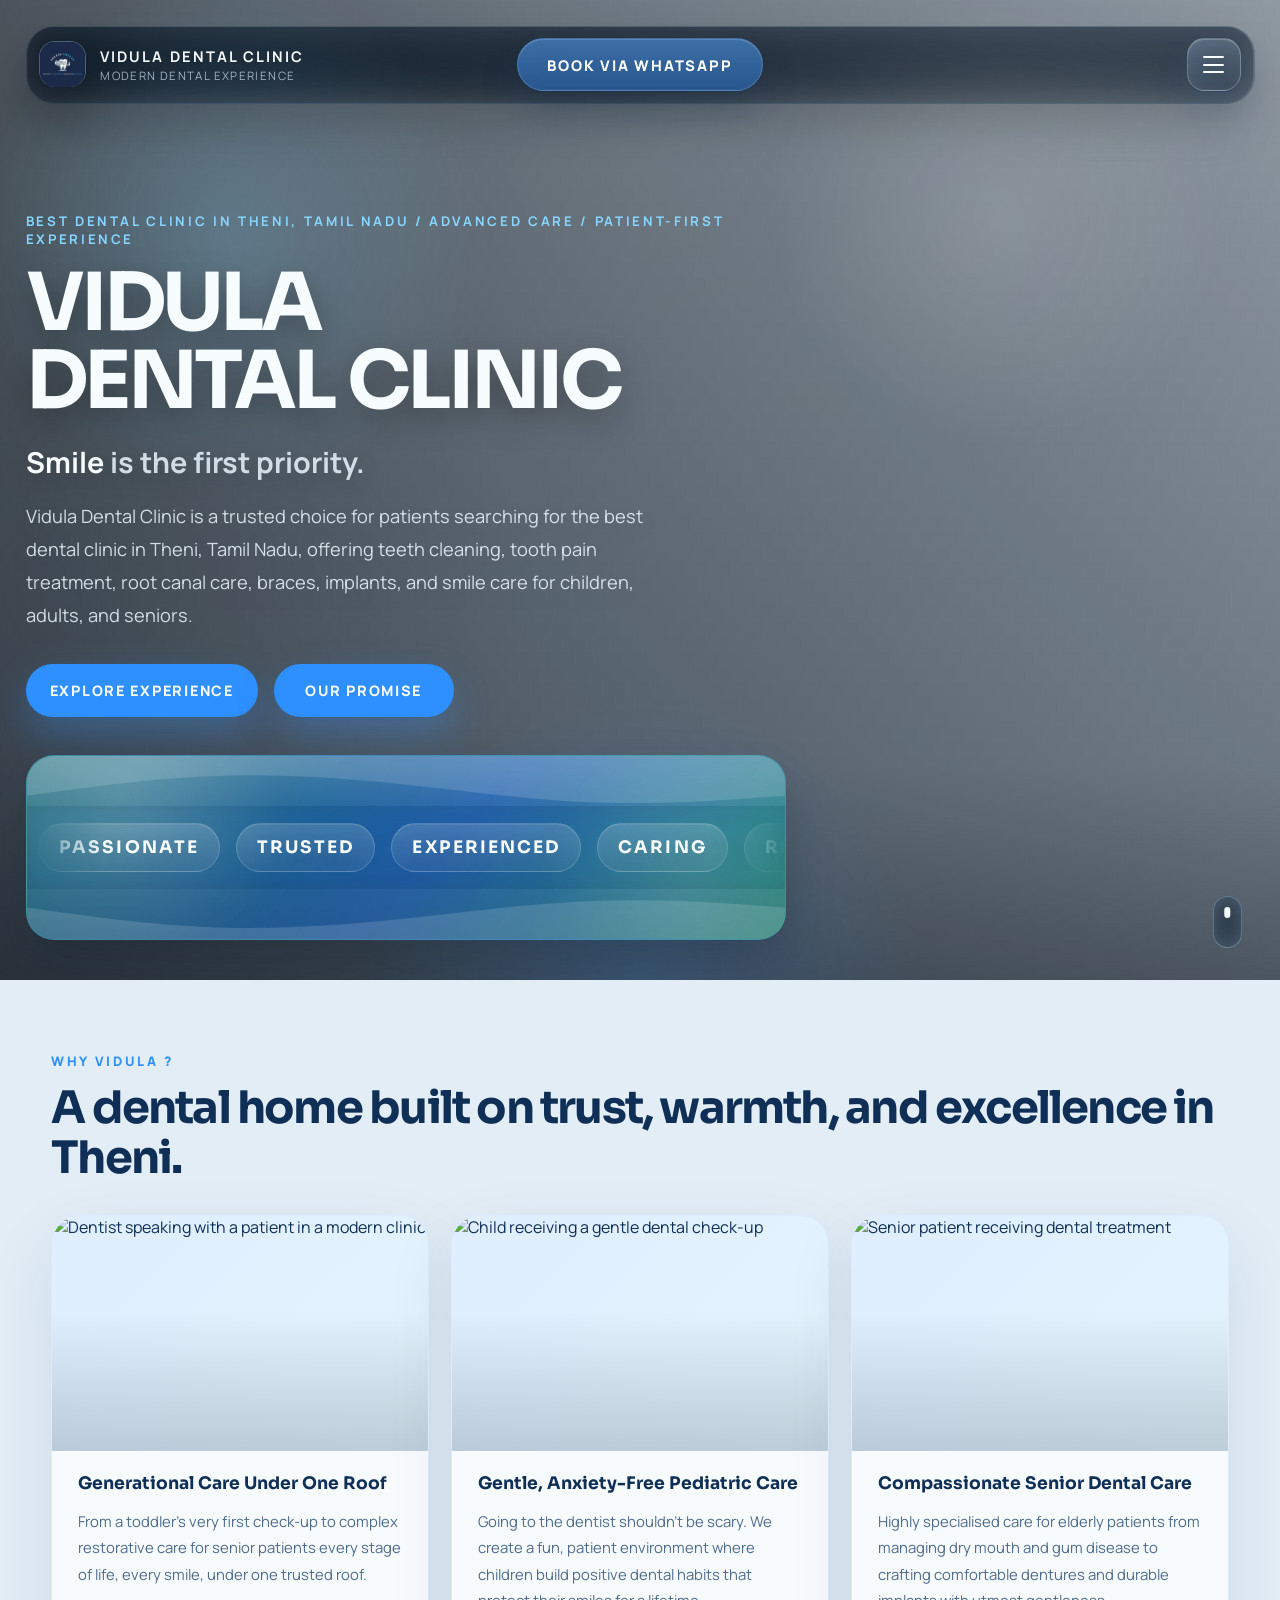
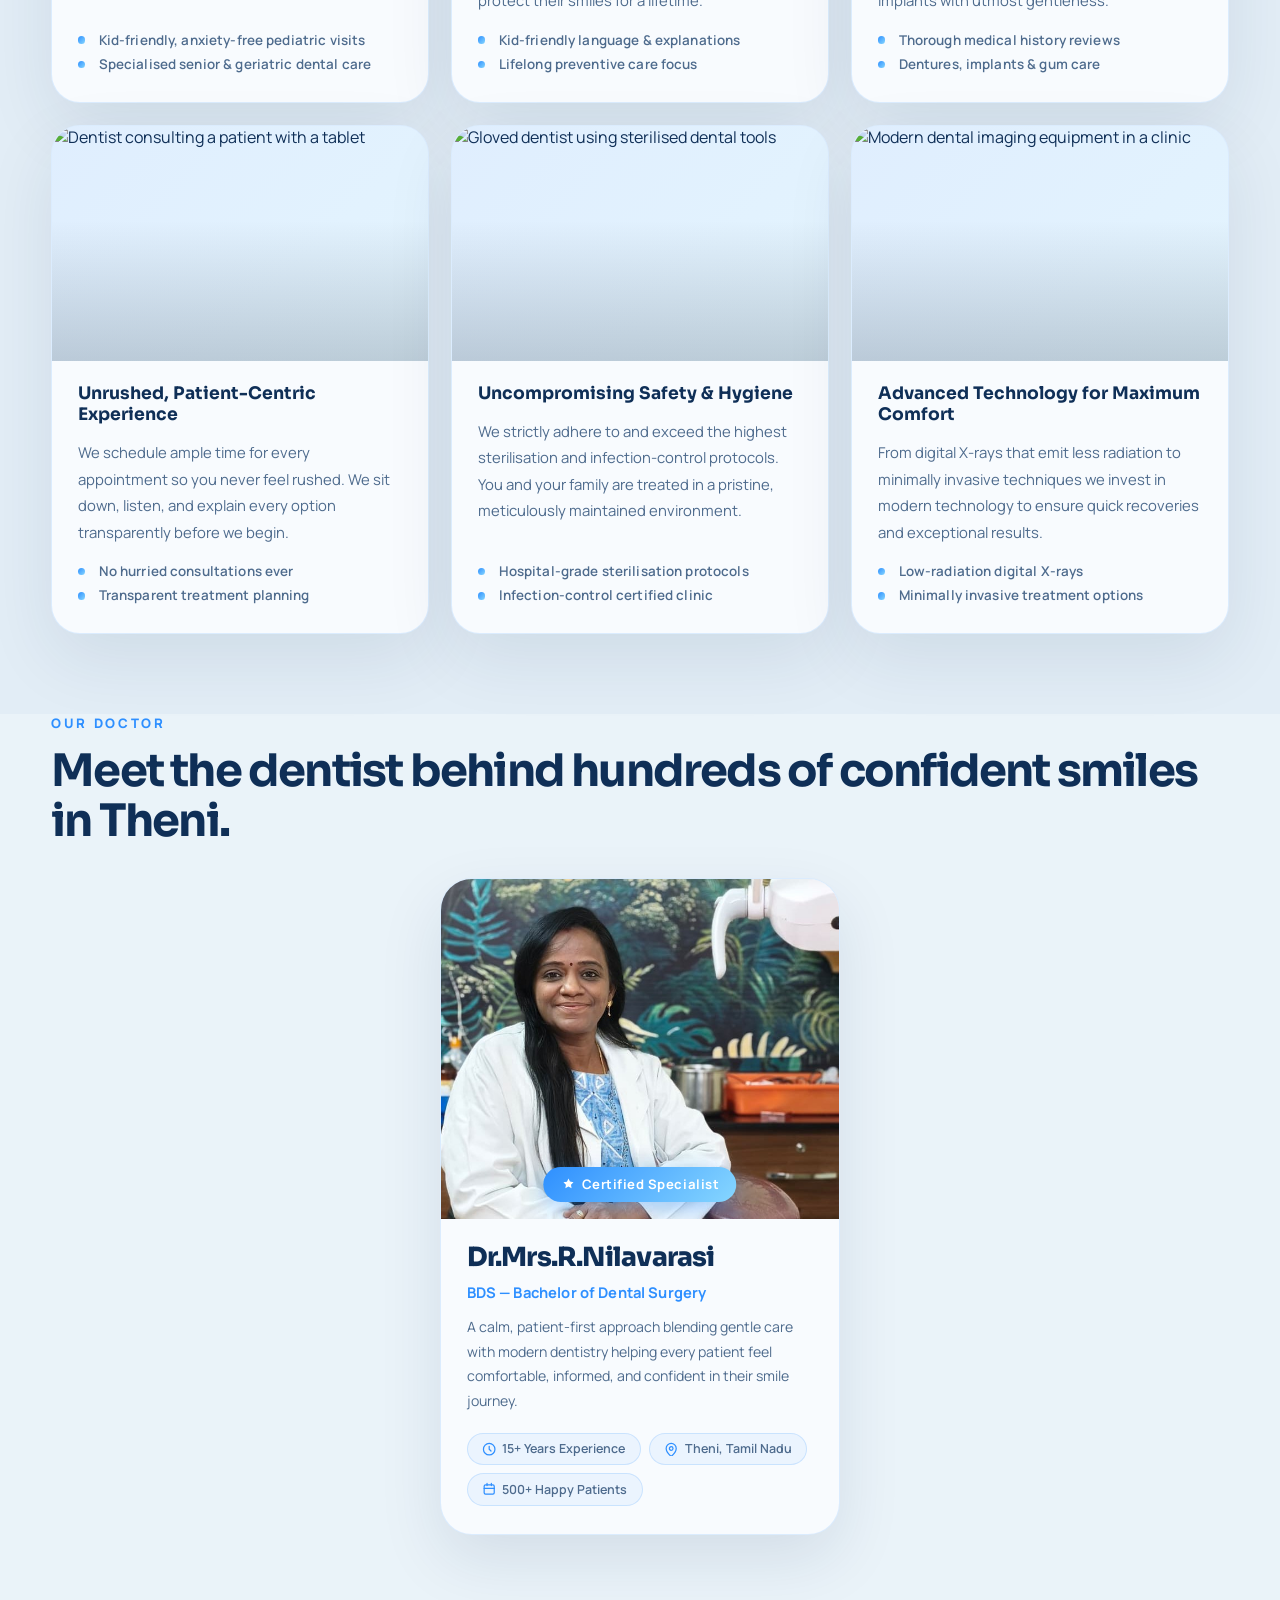
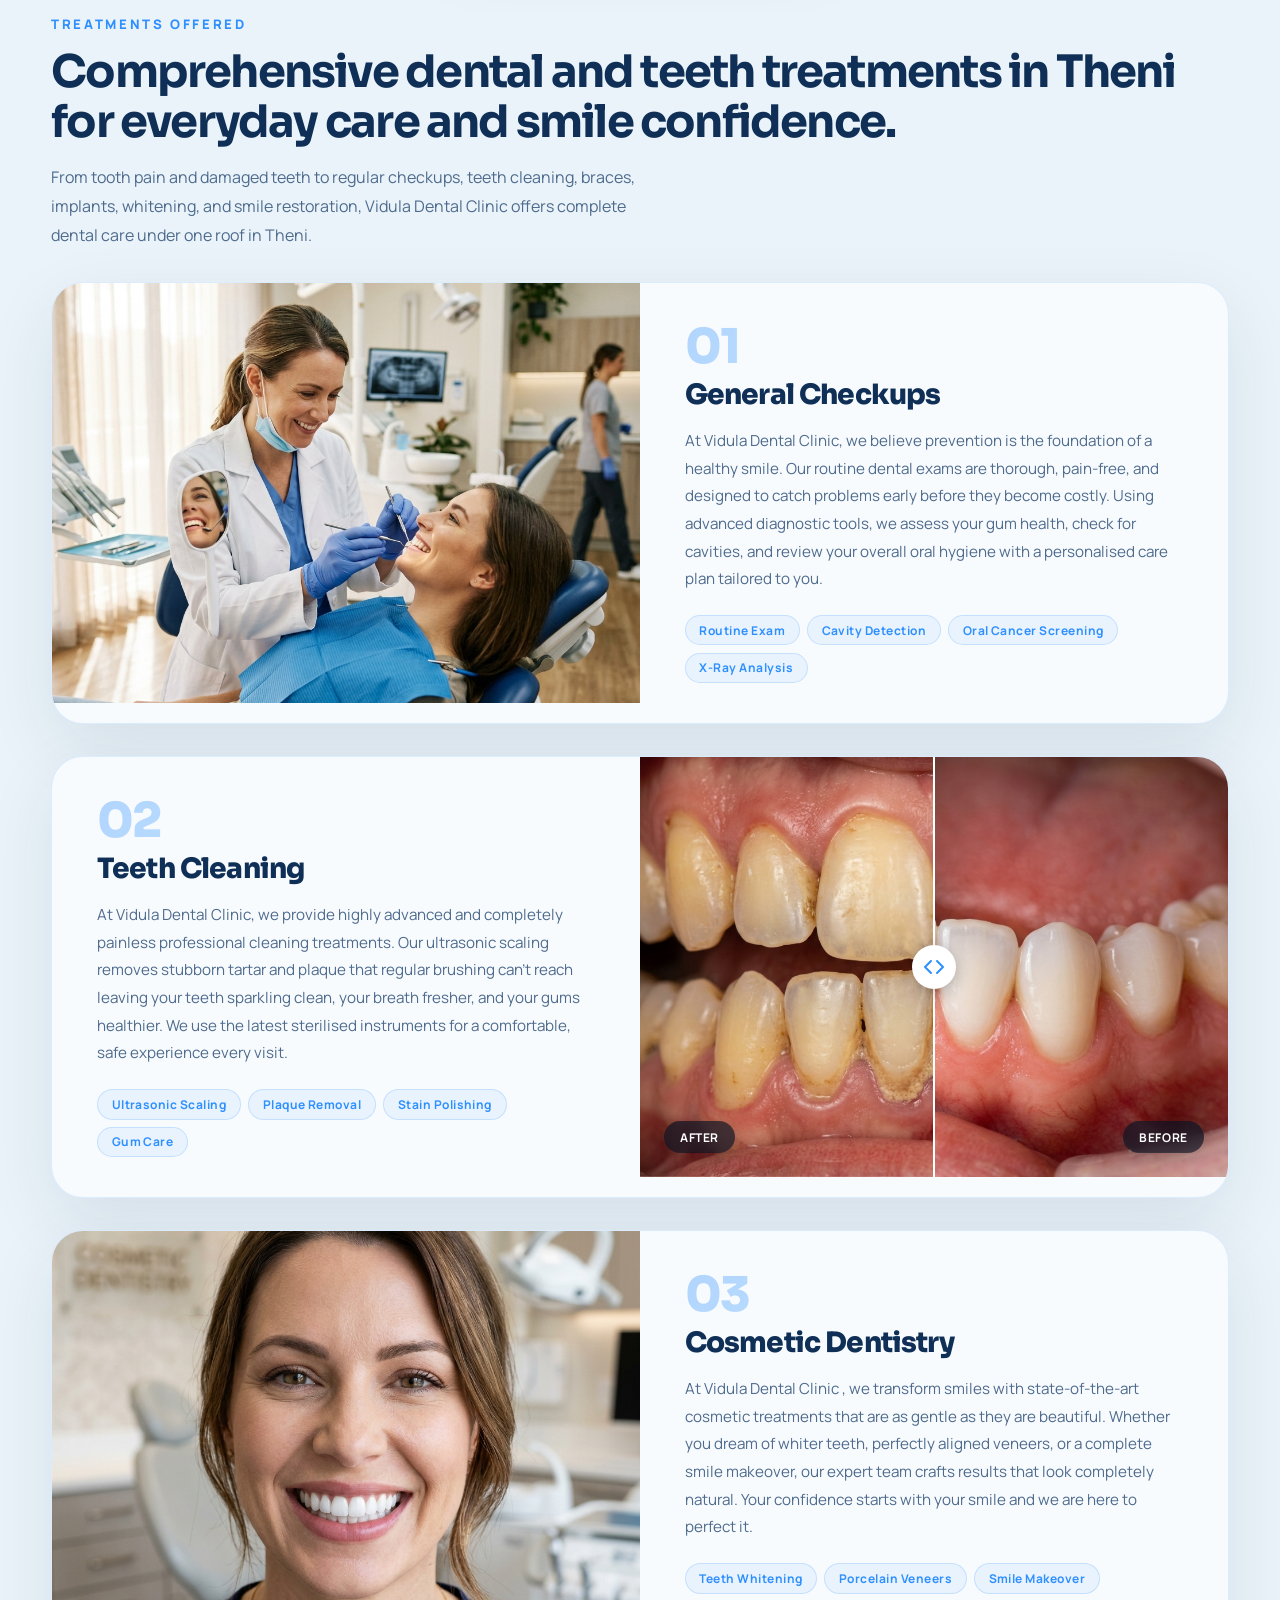
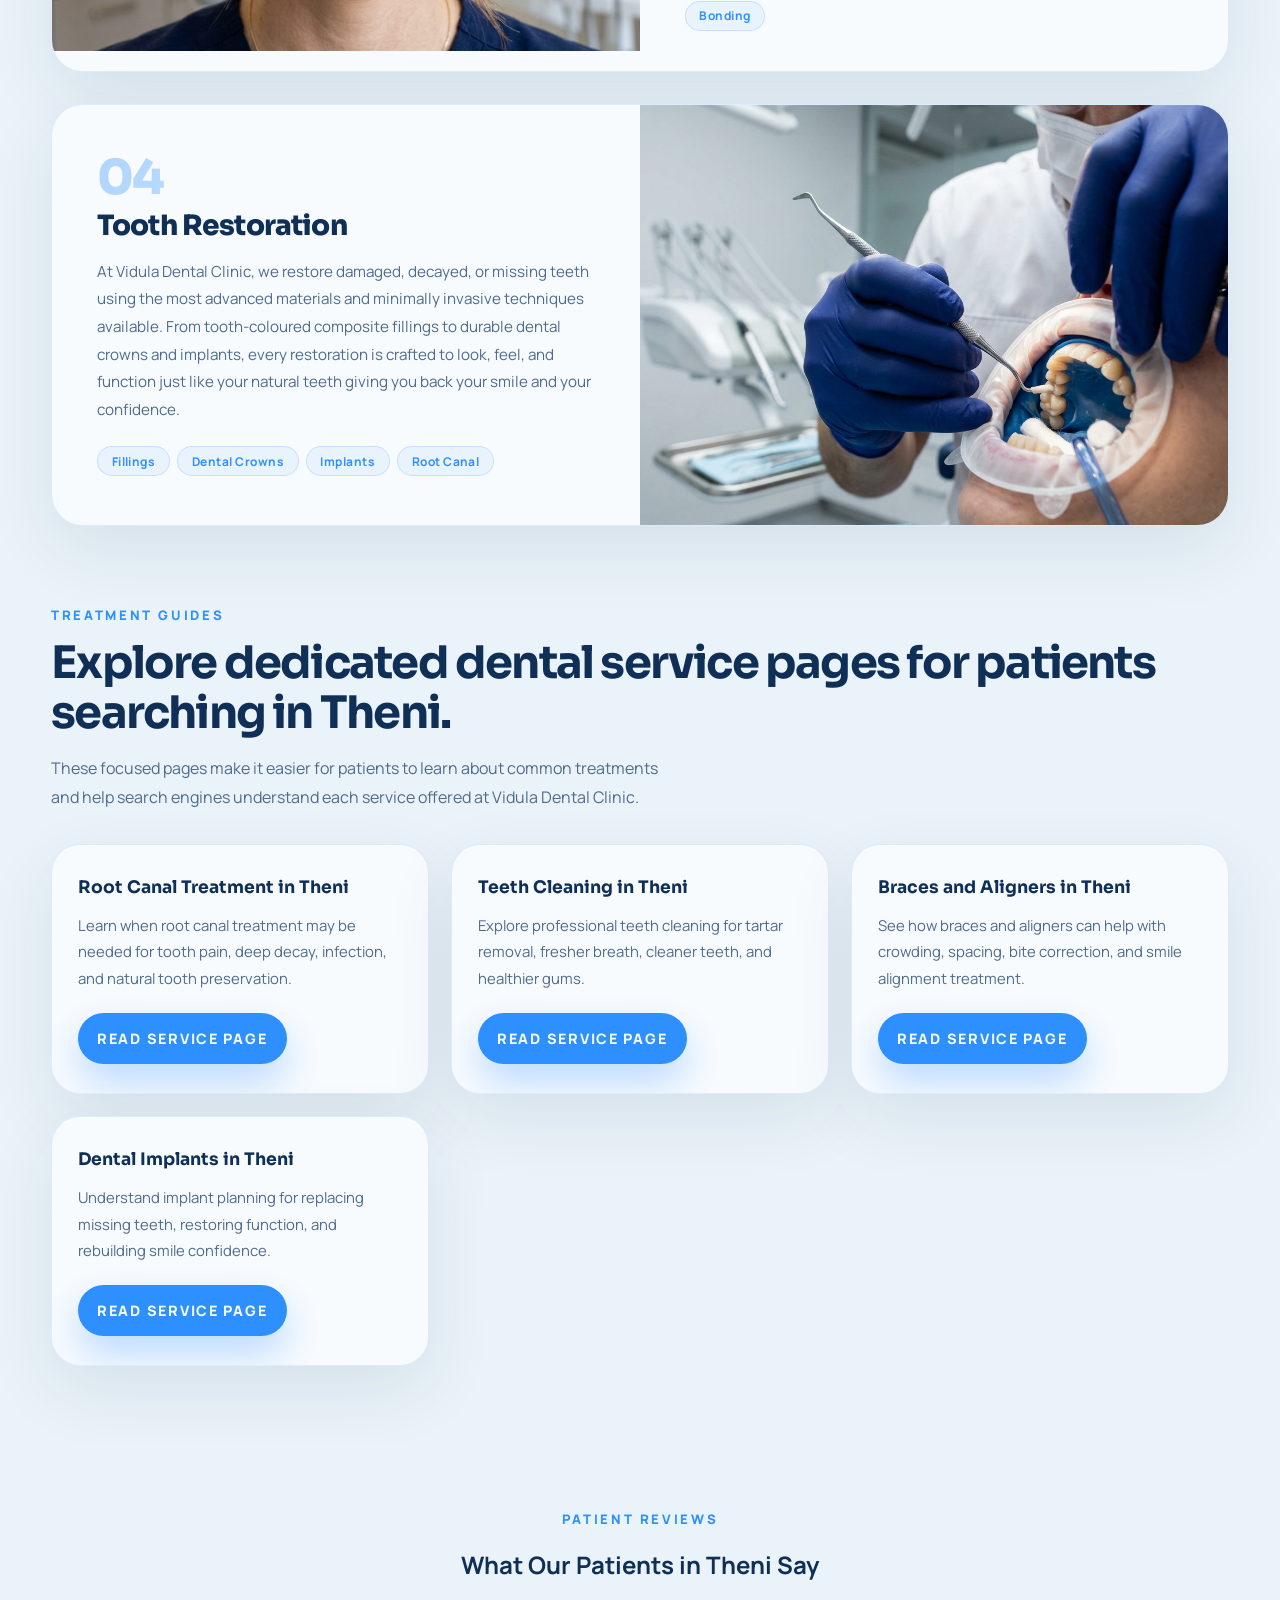
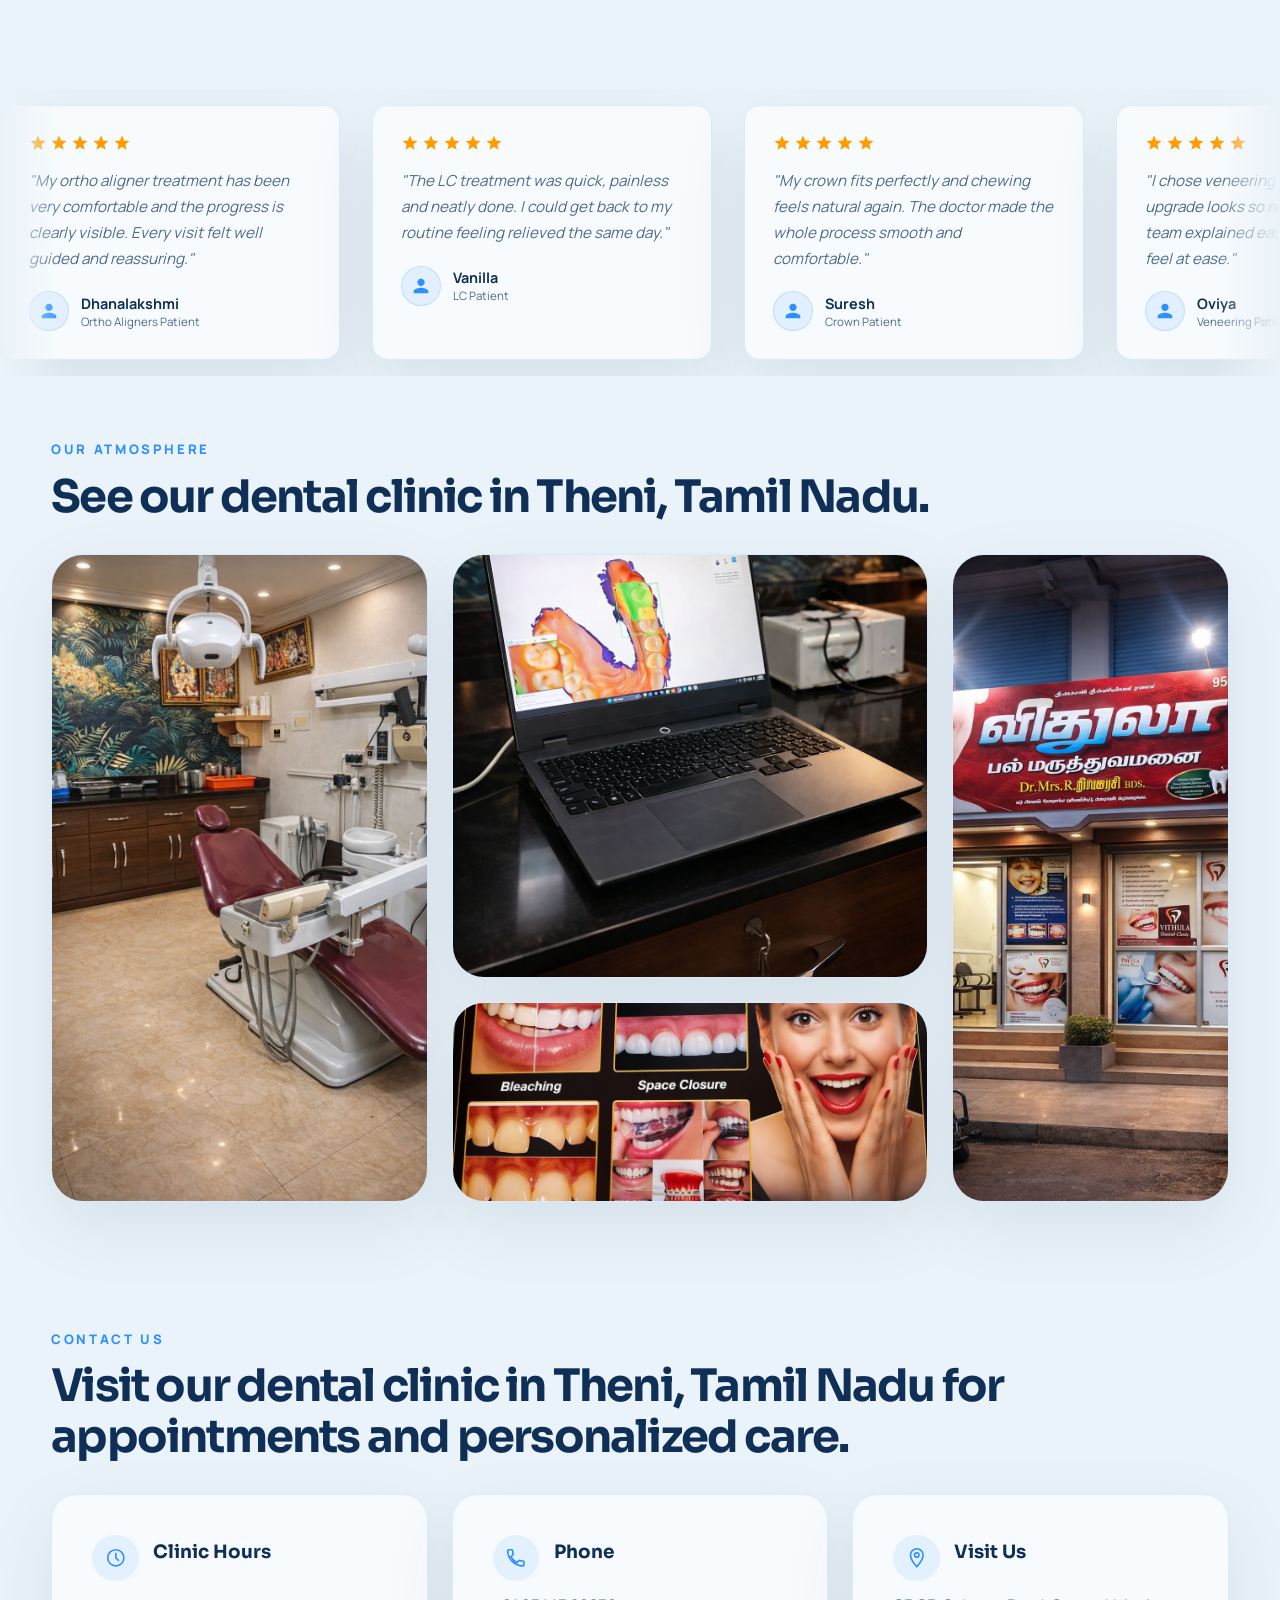
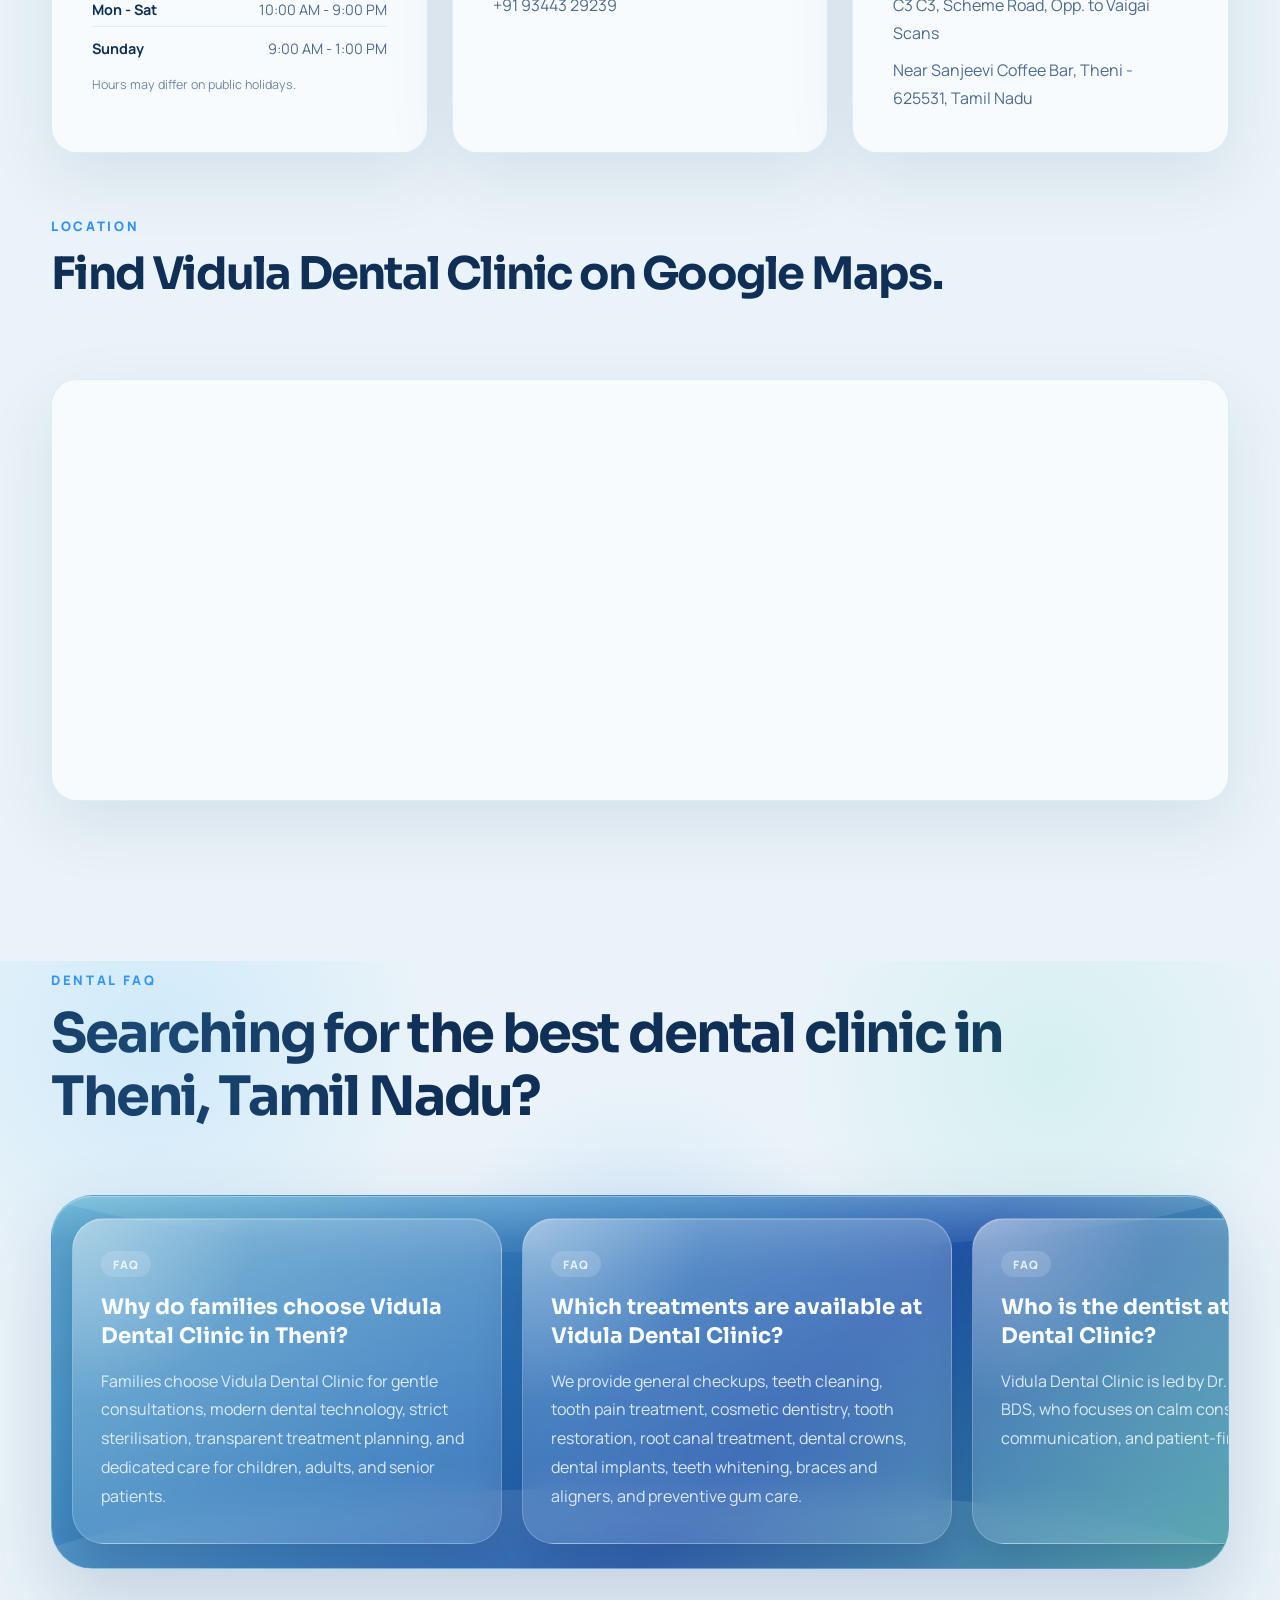
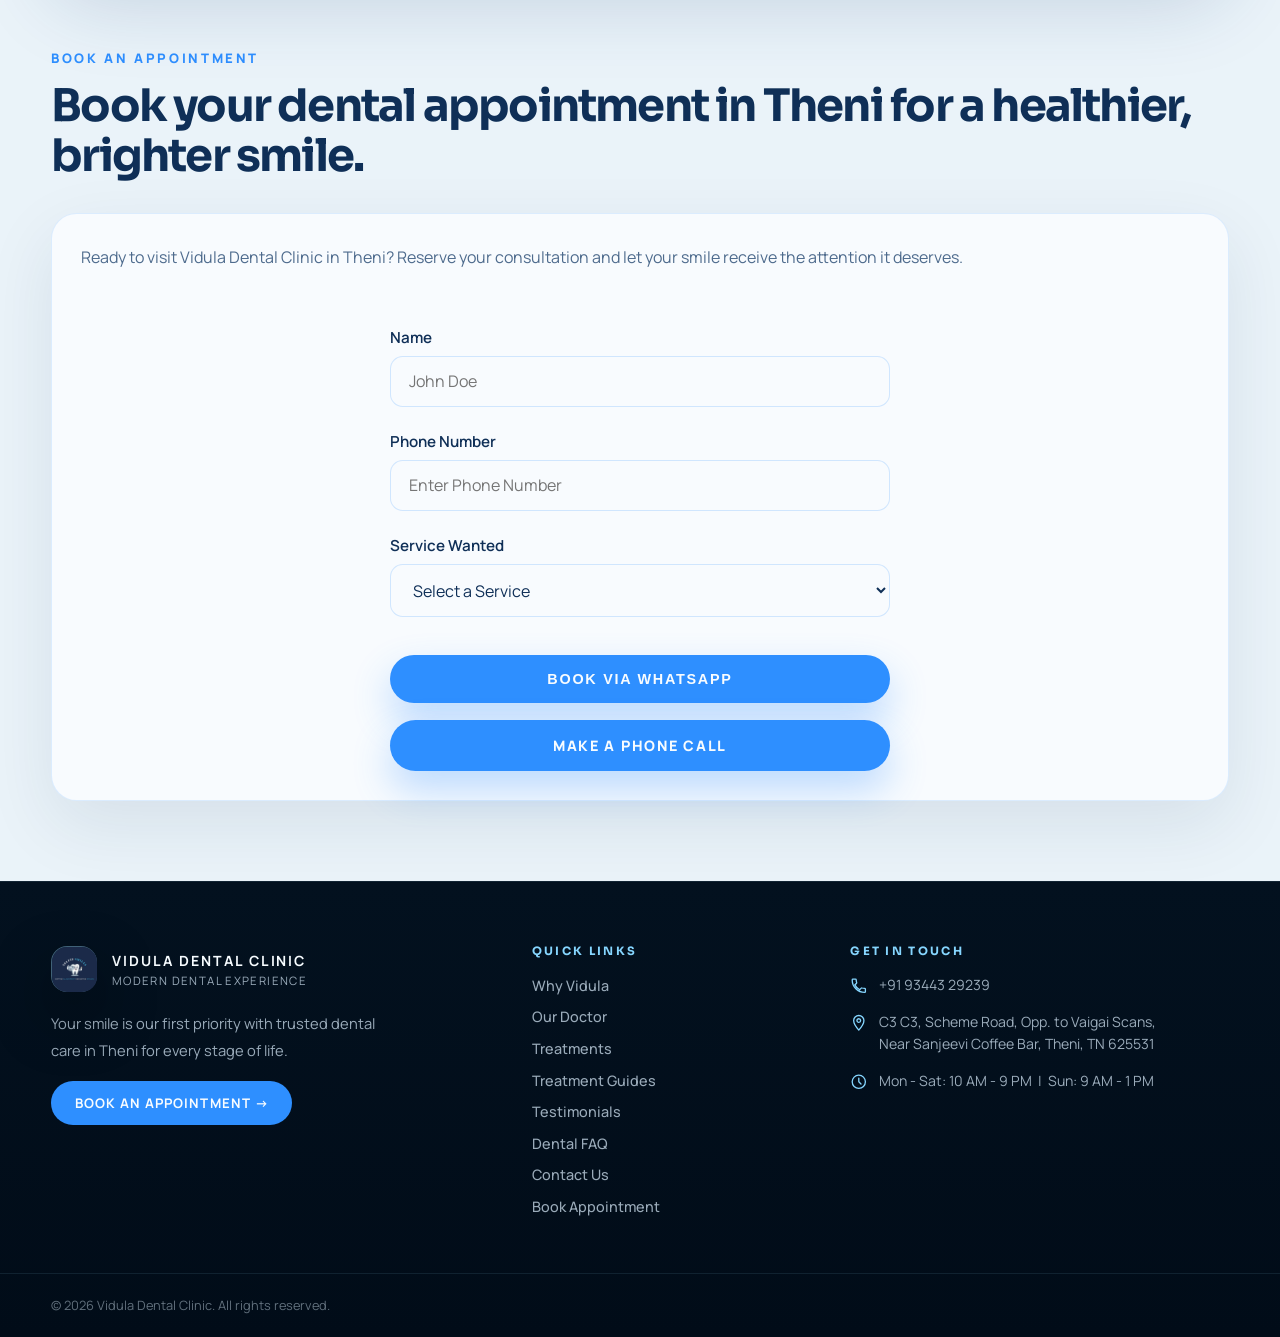
==== commit c03a9015: "skill" ====
--- a/index.html
+++ b/index.html
@@ -373,7 +373,15 @@
           </span>
         </a>
 
-        <a class="header-cta" href="#appointment">Book Now</a>
+        <a
+          class="header-cta"
+          href="https://wa.me/919965785317"
+          target="_blank"
+          rel="noopener noreferrer"
+          aria-label="Book via WhatsApp with Vidula Dental Clinic"
+        >
+          Book via WhatsApp
+        </a>
 
         <details class="site-menu">
           <summary class="menu-toggle" aria-label="Open menu">
@@ -964,7 +972,15 @@
 
       <div class="contact-grid">
         <article>
-          <h3>Clinic Hours</h3>
+          <div class="contact-card-heading">
+            <span class="contact-card-icon" aria-hidden="true">
+              <svg viewBox="0 0 24 24" fill="none">
+                <circle cx="12" cy="12" r="9" stroke="currentColor" stroke-width="1.8"></circle>
+                <path d="M12 7v5l3 3" stroke="currentColor" stroke-width="1.8" stroke-linecap="round" stroke-linejoin="round"></path>
+              </svg>
+            </span>
+            <h3>Clinic Hours</h3>
+          </div>
           <ul class="hours-list">
             <li><span>Mon - Sat</span><span>10:00 AM - 9:00 PM</span></li>
             <li><span>Sunday</span><span>9:00 AM - 1:00 PM</span></li>
@@ -972,14 +988,34 @@
           <p class="hours-note">Hours may differ on public holidays.</p>
         </article>
         <article>
-          <h3>Phone</h3>
+          <div class="contact-card-heading">
+            <span class="contact-card-icon" aria-hidden="true">
+              <svg viewBox="0 0 24 24" fill="none">
+                <path d="M6.6 10.8c1.4 2.8 3.8 5.1 6.6 6.6l2.2-2.2c.3-.3.7-.4 1-.2 1.1.4 2.3.6 3.6.6.6 0 1 .4 1 1V20c0 .6-.4 1-1 1C10.6 21 3 13.4 3 4c0-.6.4-1 1-1h3.5c.6 0 1 .4 1 1 0 1.3.2 2.5.6 3.6.1.3 0 .7-.2 1L6.6 10.8Z" stroke="currentColor" stroke-width="1.8" stroke-linecap="round"></path>
+              </svg>
+            </span>
+            <h3>Phone</h3>
+          </div>
           <p><a href="tel:+919344329239">+91 93443 29239</a></p>
         </article>
         <article>
-          <h3>Visit Us</h3>
+          <div class="contact-card-heading">
+            <span class="contact-card-icon" aria-hidden="true">
+              <svg viewBox="0 0 24 24" fill="none">
+                <path d="M12 2C8.13 2 5 5.13 5 9c0 5.25 7 13 7 13s7-7.75 7-13c0-3.87-3.13-7-7-7Z" stroke="currentColor" stroke-width="1.8" stroke-linejoin="round"></path>
+                <circle cx="12" cy="9" r="2.5" stroke="currentColor" stroke-width="1.8"></circle>
+              </svg>
+            </span>
+            <h3>Visit Us</h3>
+          </div>
           <p>C3 C3, Scheme Road, Opp. to Vaigai Scans</p>
           <p>Near Sanjeevi Coffee Bar, Theni - 625531, Tamil Nadu</p>
         </article>
+      </div>
+
+      <div class="section-copy">
+        <p class="section-label">Location</p>
+        <h2>Find Vidula Dental Clinic on Google Maps.</h2>
       </div>
 
       <div class="map-wrap">
--- a/styles.css
+++ b/styles.css
@@ -137,13 +137,32 @@
   width: 3.35rem;
   height: 3.35rem;
   padding: 0.9rem;
-  border: 1px solid rgba(165, 220, 255, 0.24);
+  border: 1px solid rgba(222, 243, 255, 0.26);
   border-radius: 1.1rem;
-  background: linear-gradient(135deg, rgba(98, 168, 255, 0.14), rgba(255, 255, 255, 0.08));
-  box-shadow: 0 14px 34px rgba(18, 63, 112, 0.16);
+  background:
+    linear-gradient(180deg, rgba(255, 255, 255, 0.18), rgba(255, 255, 255, 0.06)),
+    linear-gradient(135deg, rgba(116, 187, 255, 0.14), rgba(9, 32, 58, 0.18));
+  box-shadow:
+    inset 0 1px 0 rgba(255, 255, 255, 0.2),
+    inset 0 -1px 0 rgba(255, 255, 255, 0.04),
+    0 16px 34px rgba(18, 63, 112, 0.18);
   place-content: center;
   cursor: pointer;
-  backdrop-filter: blur(16px);
+  backdrop-filter: blur(18px) saturate(150%);
+  -webkit-backdrop-filter: blur(18px) saturate(150%);
+  transition: transform 220ms ease, border-color 220ms ease, box-shadow 220ms ease, background 220ms ease;
+}
+
+.menu-toggle:hover {
+  transform: translateY(-2px);
+  border-color: rgba(233, 248, 255, 0.34);
+  background:
+    linear-gradient(180deg, rgba(255, 255, 255, 0.22), rgba(255, 255, 255, 0.08)),
+    linear-gradient(135deg, rgba(132, 198, 255, 0.18), rgba(9, 32, 58, 0.2));
+  box-shadow:
+    inset 0 1px 0 rgba(255, 255, 255, 0.24),
+    inset 0 -1px 0 rgba(255, 255, 255, 0.04),
+    0 20px 40px rgba(18, 63, 112, 0.22);
 }
 
 .menu-toggle span {
@@ -257,26 +276,44 @@
 }
 
 .header-cta {
+  display: inline-flex;
+  align-items: center;
+  justify-content: center;
   justify-self: center;
-  padding: 0.95rem 1.25rem;
-  border: 1px solid rgba(165, 220, 255, 0.24);
+  width: min(100%, 21rem);
+  min-height: 3.35rem;
+  padding: 0.95rem 1.85rem;
+  border: 1px solid rgba(137, 194, 255, 0.24);
   border-radius: 999px;
-  background: linear-gradient(135deg, rgba(98, 168, 255, 0.22), rgba(255, 255, 255, 0.14));
-  backdrop-filter: blur(16px);
-  font-size: 0.85rem;
+  background:
+    linear-gradient(180deg, rgba(255, 255, 255, 0.08), rgba(255, 255, 255, 0.02)),
+    linear-gradient(180deg, rgba(46, 104, 168, 0.92), rgba(35, 86, 145, 0.94));
+  color: #ffffff;
+  font-size: 0.92rem;
   font-weight: 800;
   letter-spacing: 0.12em;
   white-space: nowrap;
   text-transform: uppercase;
-  box-shadow: 0 14px 34px rgba(18, 63, 112, 0.2);
+  box-shadow:
+    inset 0 1px 0 rgba(255, 255, 255, 0.16),
+    inset 0 -1px 0 rgba(255, 255, 255, 0.03),
+    0 18px 36px rgba(10, 35, 68, 0.28);
+  backdrop-filter: blur(18px) saturate(145%);
+  -webkit-backdrop-filter: blur(18px) saturate(145%);
   transition: transform 220ms ease, background 220ms ease, border-color 220ms ease, box-shadow 220ms ease;
 }
 
 .header-cta:hover {
   transform: translateY(-2px);
-  background: linear-gradient(135deg, rgba(134, 214, 255, 0.28), rgba(255, 255, 255, 0.18));
-  border-color: rgba(134, 214, 255, 0.48);
-  box-shadow: 0 18px 40px rgba(18, 63, 112, 0.26);
+  color: #ffffff;
+  background:
+    linear-gradient(180deg, rgba(255, 255, 255, 0.1), rgba(255, 255, 255, 0.03)),
+    linear-gradient(180deg, rgba(52, 114, 182, 0.96), rgba(39, 93, 156, 0.98));
+  border-color: rgba(154, 207, 255, 0.3);
+  box-shadow:
+    inset 0 1px 0 rgba(255, 255, 255, 0.18),
+    inset 0 -1px 0 rgba(255, 255, 255, 0.04),
+    0 20px 40px rgba(10, 35, 68, 0.32);
 }
 
 .hero-content {
@@ -357,33 +394,26 @@
 }
 
 .button-primary {
-  color: #03111f;
-  background: linear-gradient(135deg, var(--accent-deep), #f7fcff);
+  color: #f8fcff;
+  background: var(--accent-deep);
   box-shadow: 0 18px 38px rgba(46, 143, 255, 0.3);
 }
 
 .button-primary:hover {
+  background: #1f7fe8;
   box-shadow: 0 20px 48px rgba(46, 143, 255, 0.38);
 }
 
 .button-secondary {
-  border: 1px solid rgba(165, 220, 255, 0.28);
-  background: rgba(117, 174, 255, 0.08);
-  backdrop-filter: blur(14px);
-}
-
-.button-secondary::after {
-  content: "";
-  position: absolute;
-  inset: 1px;
-  border-radius: inherit;
-  background: linear-gradient(120deg, transparent 10%, rgba(255, 255, 255, 0.3), rgba(134, 214, 255, 0.24), transparent 70%);
-  transform: translateX(-140%);
-  transition: transform 420ms ease;
-}
-
-.button-secondary:hover::after {
-  transform: translateX(140%);
+  color: #f8fcff;
+  border: 1px solid transparent;
+  background: var(--accent-deep);
+  box-shadow: 0 18px 38px rgba(46, 143, 255, 0.3);
+}
+
+.button-secondary:hover {
+  background: #1f7fe8;
+  box-shadow: 0 20px 48px rgba(46, 143, 255, 0.38);
 }
 
 .wave-banner {
@@ -642,7 +672,7 @@
 
 .form-call {
   width: 100%;
-  color: #03111f;
+  color: #f8fcff;
   border: none;
   text-decoration: none;
 }
@@ -1232,6 +1262,29 @@
   height: 100%;
 }
 
+.contact-card-heading {
+  display: flex;
+  align-items: center;
+  gap: 0.9rem;
+}
+
+.contact-card-icon {
+  display: inline-flex;
+  align-items: center;
+  justify-content: center;
+  width: 2.9rem;
+  height: 2.9rem;
+  border-radius: 999px;
+  background: rgba(46, 143, 255, 0.1);
+  color: #2e8fff;
+  flex-shrink: 0;
+}
+
+.contact-card-icon svg {
+  width: 1.35rem;
+  height: 1.35rem;
+}
+
 /* Clinic hours list */
 .hours-list {
   margin: 0.2rem 0 0;
@@ -1688,10 +1741,10 @@
   gap: 0.4rem;
   align-self: flex-start;
   padding: 0.75rem 1.4rem;
-  border: 1px solid rgba(134, 214, 255, 0.3);
+  border: 1px solid transparent;
   border-radius: 999px;
-  background: linear-gradient(135deg, rgba(46, 143, 255, 0.2), rgba(134, 214, 255, 0.12));
-  color: var(--accent);
+  background: var(--accent-deep);
+  color: #f8fcff;
   font-size: 0.83rem;
   font-weight: 700;
   letter-spacing: 0.08em;
@@ -1700,10 +1753,10 @@
 }
 
 .footer-cta:hover {
-  background: linear-gradient(135deg, rgba(46, 143, 255, 0.32), rgba(134, 214, 255, 0.22));
-  border-color: rgba(134, 214, 255, 0.55);
+  background: #1f7fe8;
+  border-color: transparent;
   transform: translateY(-2px);
-  box-shadow: 0 12px 30px rgba(46, 143, 255, 0.2);
+  box-shadow: 0 12px 30px rgba(46, 143, 255, 0.28);
 }
 
 /* Quick links column */
@@ -2012,9 +2065,22 @@
   }
 }
 
-/* Claymorphism FAQ slider */
+/* Premium FAQ slider */
 .faq-section {
+  position: relative;
   padding-top: clamp(3.8rem, 7vw, 6rem);
+}
+
+.faq-section::before {
+  content: "";
+  position: absolute;
+  inset: 5rem 0 auto;
+  height: 22rem;
+  background:
+    radial-gradient(circle at 12% 22%, rgba(84, 193, 255, 0.18), transparent 24%),
+    radial-gradient(circle at 82% 30%, rgba(61, 218, 180, 0.12), transparent 24%),
+    radial-gradient(circle at 50% 90%, rgba(46, 143, 255, 0.12), transparent 28%);
+  pointer-events: none;
 }
 
 .faq-section .section-copy h2 {
@@ -2025,44 +2091,52 @@
 
 .faq-slider-shell {
   position: relative;
-  margin-top: 2rem;
-  border-radius: 2.2rem;
-  padding: 1.2rem 0;
+  margin-top: 2.15rem;
+  border-radius: 2.6rem;
+  padding: 1.35rem 0 1.55rem;
   overflow: hidden;
-  background: linear-gradient(145deg, #dceaf6 0%, #f6fbff 100%);
-  border: 1px solid rgba(112, 163, 214, 0.2);
+  background:
+    linear-gradient(180deg, rgba(161, 227, 243, 0.22) 0%, rgba(30, 97, 179, 0.1) 12%, rgba(26, 84, 151, 0.08) 100%),
+    linear-gradient(135deg, #66b1d2 0%, #2f78bd 38%, #2257ad 62%, #4ca7aa 100%);
+  border: 1px solid rgba(179, 233, 255, 0.26);
   box-shadow:
-    inset 12px 12px 24px rgba(170, 196, 221, 0.32),
-    inset -12px -12px 24px rgba(255, 255, 255, 0.82),
-    0 28px 70px rgba(13, 44, 83, 0.12);
+    inset 0 1px 0 rgba(255, 255, 255, 0.32),
+    0 32px 80px rgba(17, 57, 110, 0.18);
 }
 
 .faq-slider-shell::before,
 .faq-slider-shell::after {
   content: "";
   position: absolute;
-  top: 0;
-  bottom: 0;
-  width: 6rem;
-  z-index: 3;
+  left: -4%;
+  right: -4%;
+  border-radius: 50%;
   pointer-events: none;
 }
 
 .faq-slider-shell::before {
-  left: 0;
-  background: linear-gradient(90deg, rgba(235, 245, 253, 0.96) 0%, rgba(235, 245, 253, 0) 100%);
+  top: -7.4rem;
+  height: 11rem;
+  background:
+    linear-gradient(180deg, rgba(255, 255, 255, 0.28), rgba(255, 255, 255, 0.08));
+  opacity: 0.85;
 }
 
 .faq-slider-shell::after {
-  right: 0;
-  background: linear-gradient(270deg, rgba(235, 245, 253, 0.96) 0%, rgba(235, 245, 253, 0) 100%);
+  bottom: -7rem;
+  height: 12rem;
+  background:
+    linear-gradient(180deg, rgba(255, 255, 255, 0.22), rgba(255, 255, 255, 0.08));
+  opacity: 0.56;
 }
 
 .faq-slider-rail {
+  position: relative;
+  z-index: 2;
   display: flex;
   width: max-content;
-  gap: 1.4rem;
-  animation: faqClaySlide 58s linear infinite;
+  gap: 1.25rem;
+  animation: faqPremiumSlide 54s linear infinite;
   will-change: transform;
 }
 
@@ -2073,105 +2147,120 @@
 
 .faq-slider-track {
   display: flex;
-  gap: 1.4rem;
+  gap: 1.25rem;
   flex-shrink: 0;
-  padding-inline: 1.1rem;
+  padding-inline: 1.25rem;
 }
 
 .faq-card {
-  width: min(84vw, 460px);
-  min-height: 285px;
+  position: relative;
+  width: min(82vw, 430px);
+  min-height: 290px;
   border-radius: 2rem;
-  padding: 2rem 1.85rem;
+  padding: 2rem 1.75rem;
   background:
-    radial-gradient(circle at 16% 14%, rgba(255, 255, 255, 0.95), rgba(255, 255, 255, 0.45) 36%, rgba(255, 255, 255, 0) 60%),
-    linear-gradient(150deg, #f6fbff 0%, #deecf8 100%);
-  border: 1px solid rgba(111, 163, 214, 0.22);
+    radial-gradient(circle at top left, rgba(255, 255, 255, 0.34), transparent 34%),
+    linear-gradient(180deg, rgba(255, 255, 255, 0.22), rgba(255, 255, 255, 0.11));
+  border: 1px solid rgba(255, 255, 255, 0.2);
   box-shadow:
-    14px 14px 30px rgba(148, 180, 210, 0.35),
-    -14px -14px 30px rgba(255, 255, 255, 0.94),
-    inset 1px 1px 0 rgba(255, 255, 255, 0.92),
-    inset -1px -1px 0 rgba(142, 177, 210, 0.22);
+    inset 0 1px 0 rgba(255, 255, 255, 0.18),
+    0 22px 44px rgba(10, 37, 78, 0.22);
+  backdrop-filter: blur(18px);
   display: flex;
   flex-direction: column;
-  justify-content: flex-start;
   gap: 1rem;
-  transition: transform 300ms ease, box-shadow 300ms ease;
+  transition: transform 320ms ease, box-shadow 320ms ease, background 320ms ease;
+}
+
+.faq-card::before {
+  content: "FAQ";
+  display: inline-flex;
+  align-items: center;
+  justify-content: center;
+  width: fit-content;
+  padding: 0.35rem 0.72rem;
+  border-radius: 999px;
+  background: rgba(255, 255, 255, 0.14);
+  color: rgba(250, 253, 255, 0.82);
+  font-size: 0.72rem;
+  font-weight: 800;
+  letter-spacing: 0.12em;
+  text-transform: uppercase;
 }
 
 .faq-card:hover {
-  transform: translateY(-6px) scale(1.01);
+  transform: translateY(-6px);
+  background:
+    radial-gradient(circle at top left, rgba(255, 255, 255, 0.4), transparent 36%),
+    linear-gradient(180deg, rgba(255, 255, 255, 0.26), rgba(255, 255, 255, 0.14));
   box-shadow:
-    18px 18px 34px rgba(139, 173, 206, 0.38),
-    -16px -16px 30px rgba(255, 255, 255, 0.98),
-    inset 1px 1px 0 rgba(255, 255, 255, 0.95),
-    inset -1px -1px 0 rgba(125, 162, 197, 0.2);
+    inset 0 1px 0 rgba(255, 255, 255, 0.22),
+    0 28px 56px rgba(9, 34, 72, 0.28);
 }
 
 .faq-card h3 {
   margin: 0;
-  color: #10345f;
+  color: #f8fcff;
   font-family: "Sora", sans-serif;
   font-size: 1.34rem;
-  line-height: 1.32;
+  line-height: 1.34;
 }
 
 .faq-card p {
   margin: 0;
-  color: #46678b;
-  font-size: 1.02rem;
-  line-height: 1.85;
-}
-
-@keyframes faqClaySlide {
+  color: rgba(239, 248, 255, 0.88);
+  font-size: 1rem;
+  line-height: 1.8;
+}
+
+@keyframes faqPremiumSlide {
   from {
     transform: translateX(0);
   }
 
   to {
-    transform: translateX(calc(-50% - 0.7rem));
+    transform: translateX(calc(-50% - 0.625rem));
   }
 }
 
 @media (max-width: 900px) {
   .faq-slider-shell {
-    padding: 0.5rem;
-    overflow-x: auto;
-    scroll-snap-type: x mandatory;
-  }
-
-  .faq-slider-shell::before,
+    border-radius: 2rem;
+    padding: 1rem 0 1.2rem;
+  }
+
+  .faq-slider-shell::before {
+    top: -5.6rem;
+    height: 8rem;
+  }
+
   .faq-slider-shell::after {
-    display: none;
+    bottom: -5.2rem;
+    height: 8.5rem;
   }
 
   .faq-slider-rail {
-    animation: none;
-    gap: 0.8rem;
-  }
-
-  .faq-slider-track[aria-hidden="true"] {
-    display: none;
+    gap: 0.9rem;
+    animation-duration: 40s;
   }
 
   .faq-slider-track {
-    gap: 0.8rem;
-    padding-inline: 0;
+    gap: 0.9rem;
+    padding-inline: 1rem;
   }
 
   .faq-card {
-    width: min(88vw, 360px);
-    min-height: 265px;
-    padding: 1.6rem 1.35rem;
-    scroll-snap-align: start;
+    width: min(84vw, 320px);
+    min-height: 250px;
+    padding: 1.5rem 1.2rem;
   }
 
   .faq-card h3 {
-    font-size: 1.16rem;
-  }
-
-.faq-card p {
-    font-size: 0.97rem;
-    line-height: 1.72;
-  }
-}
+    font-size: 1.08rem;
+  }
+
+  .faq-card p {
+    font-size: 0.93rem;
+    line-height: 1.68;
+  }
+}
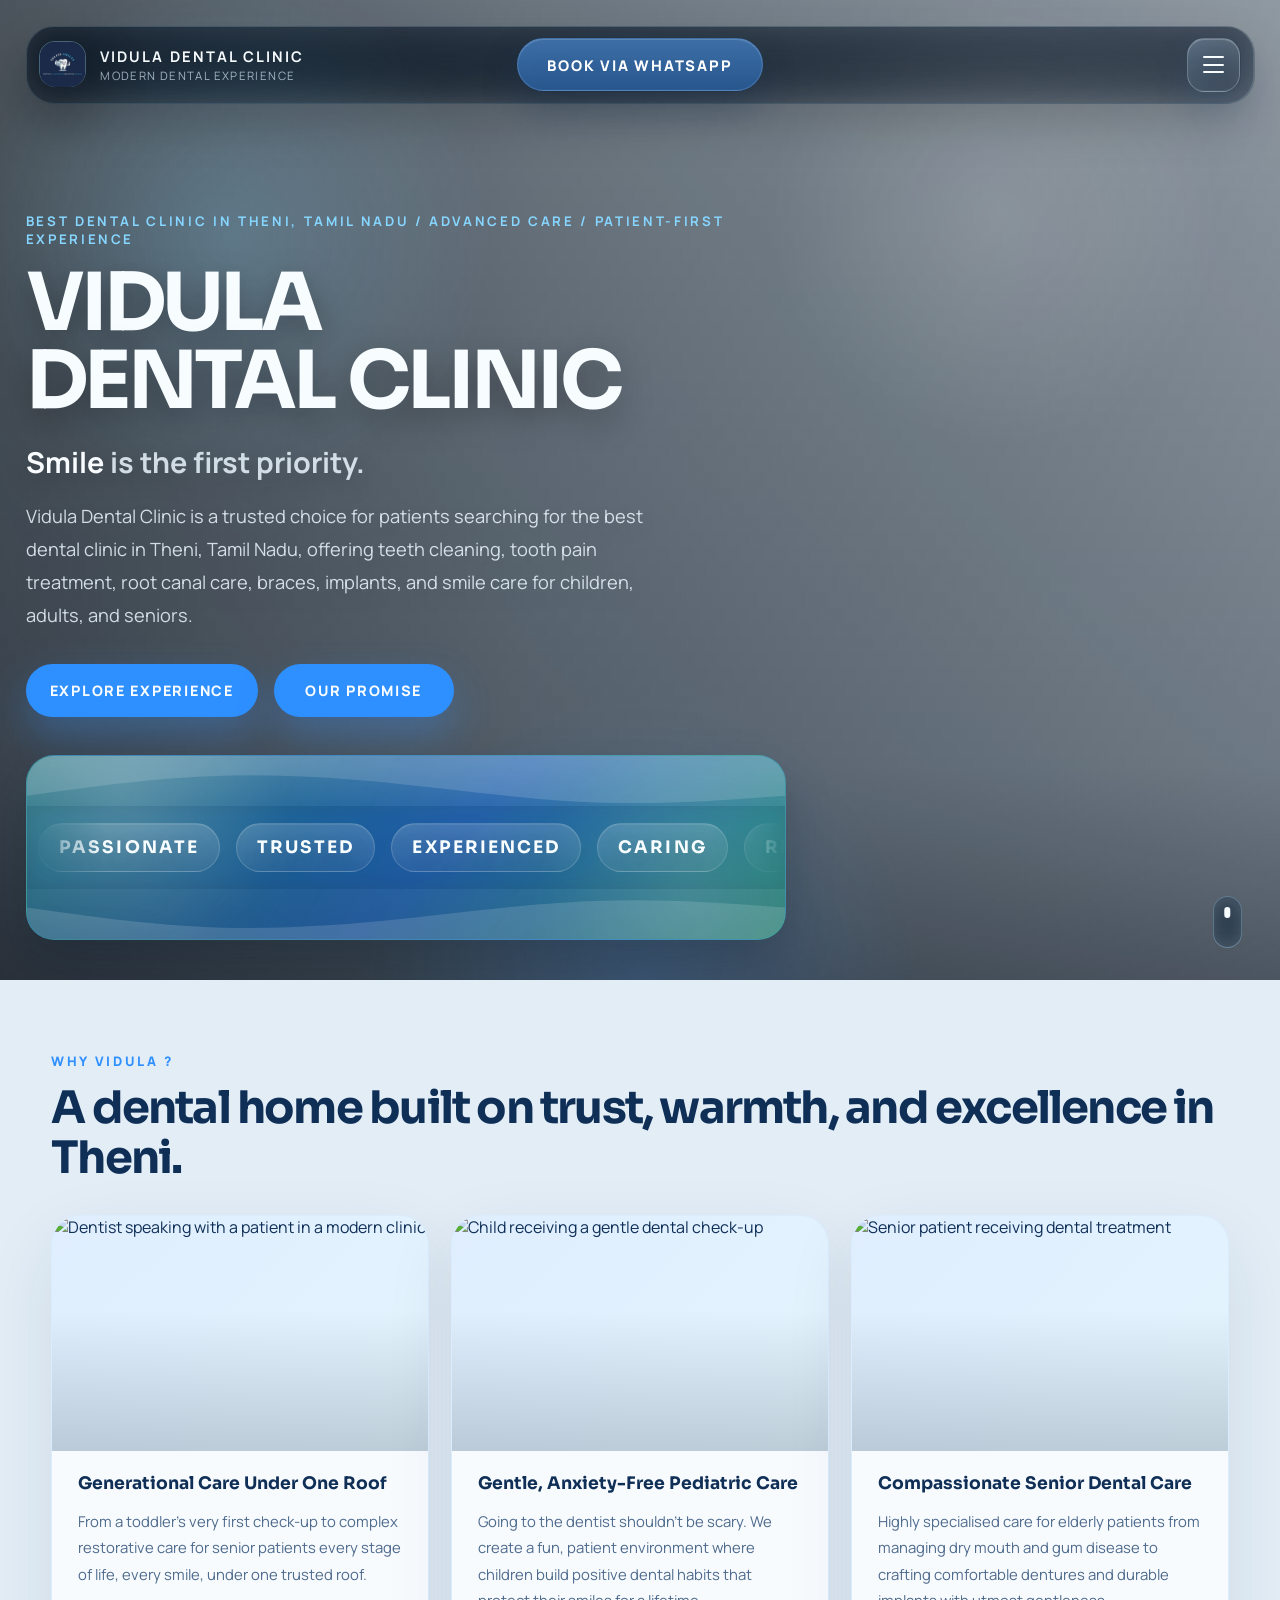
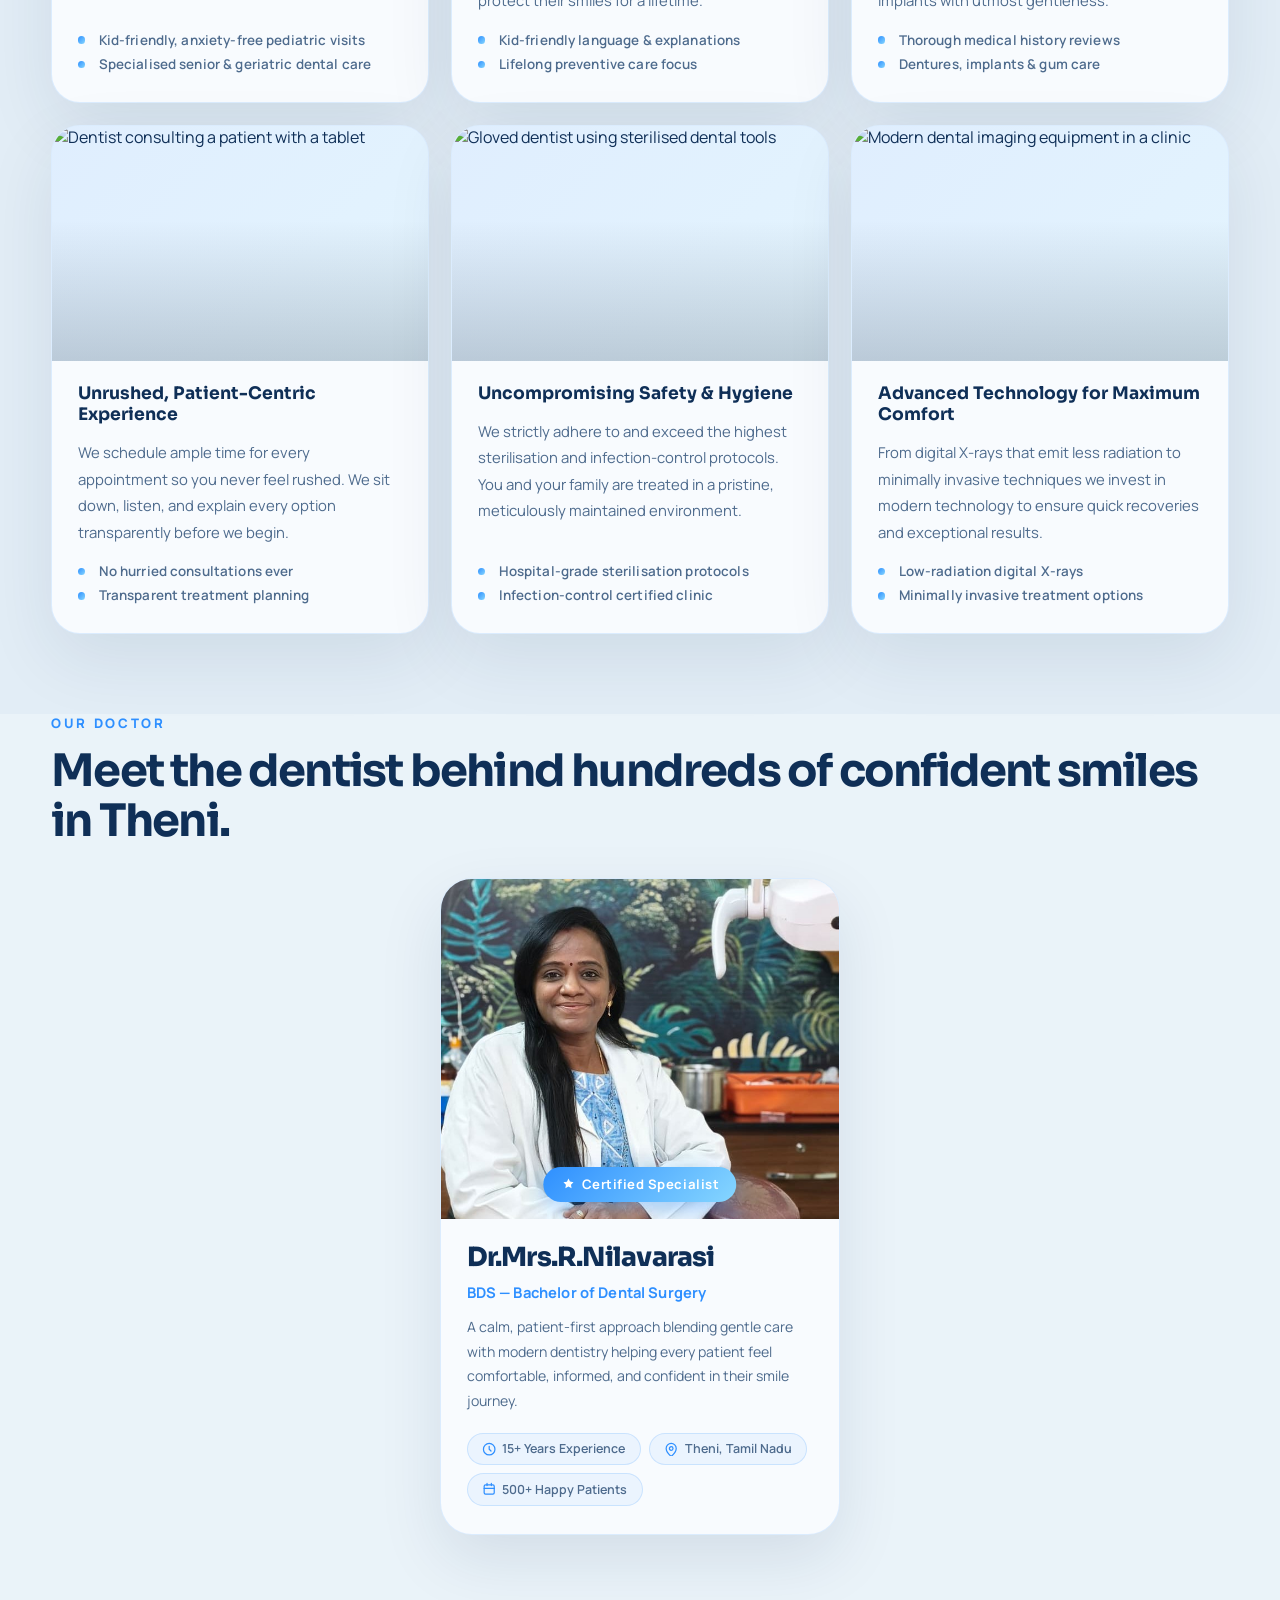
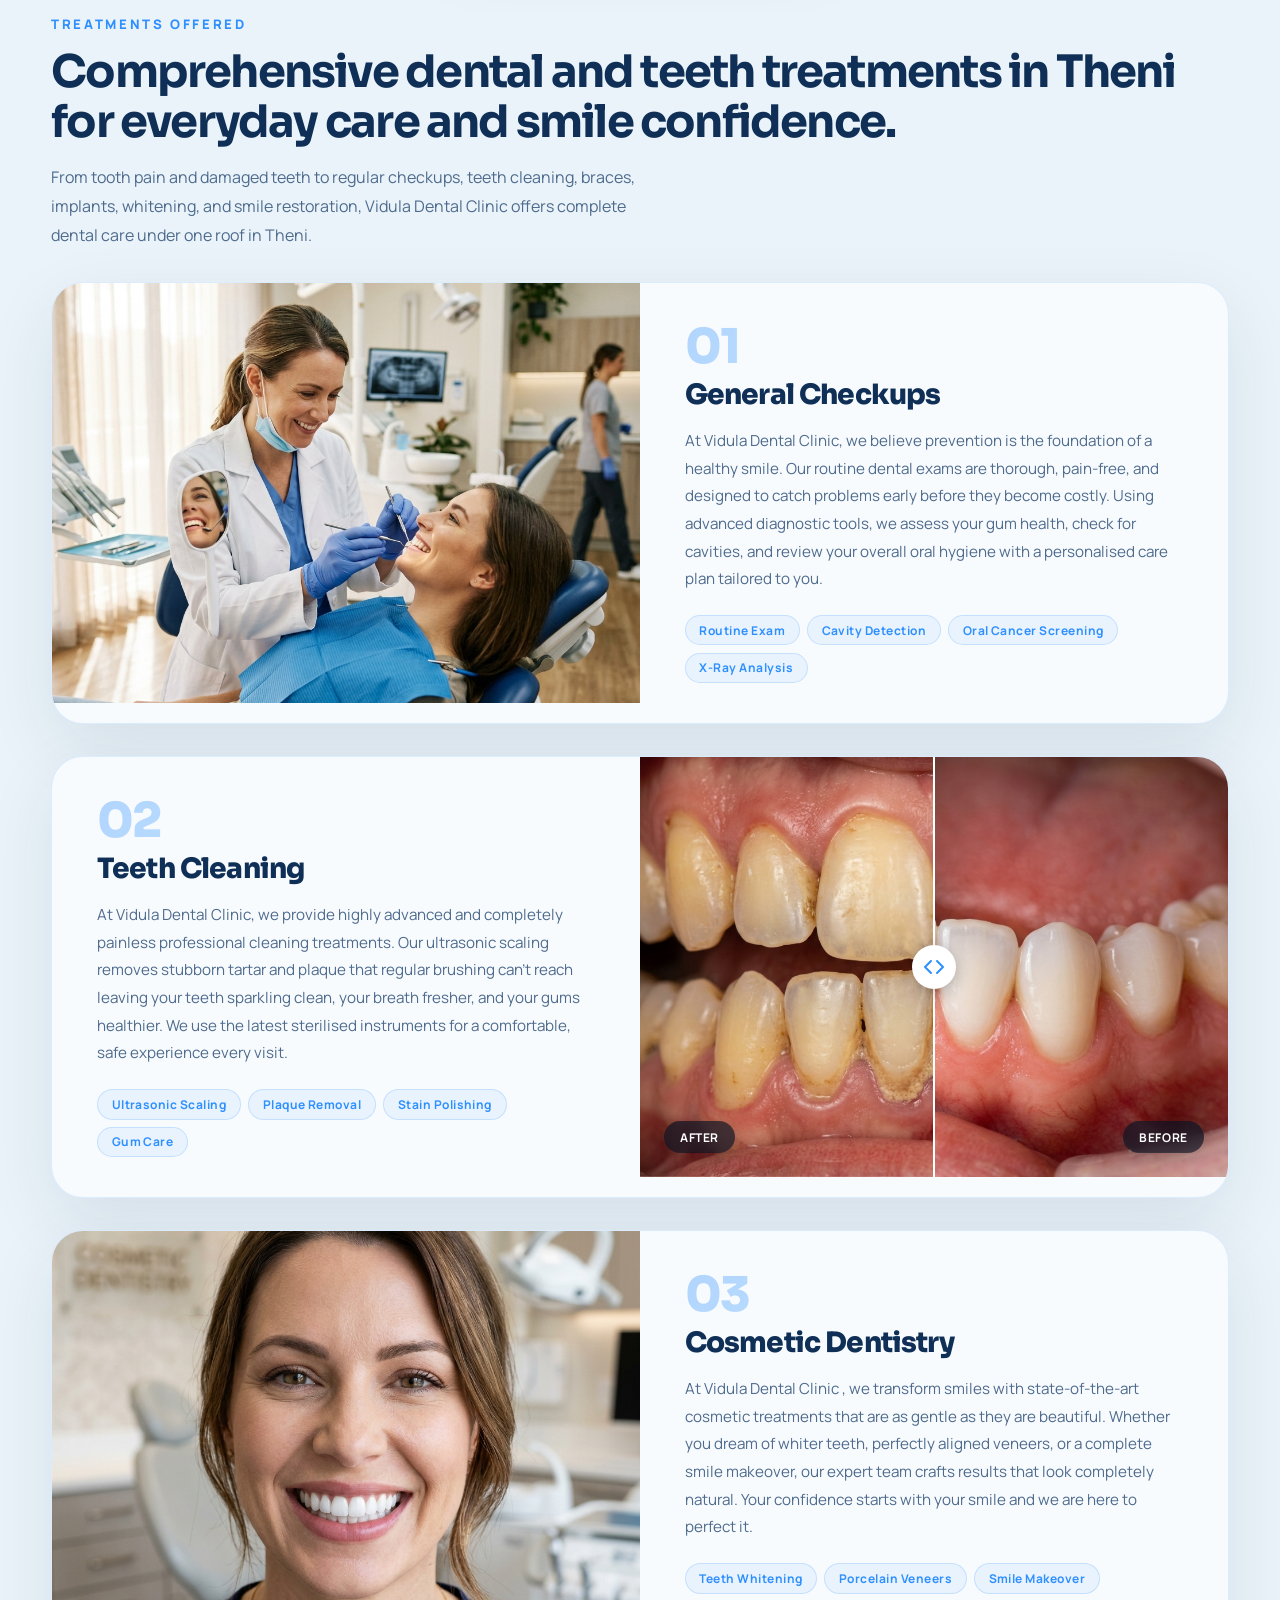
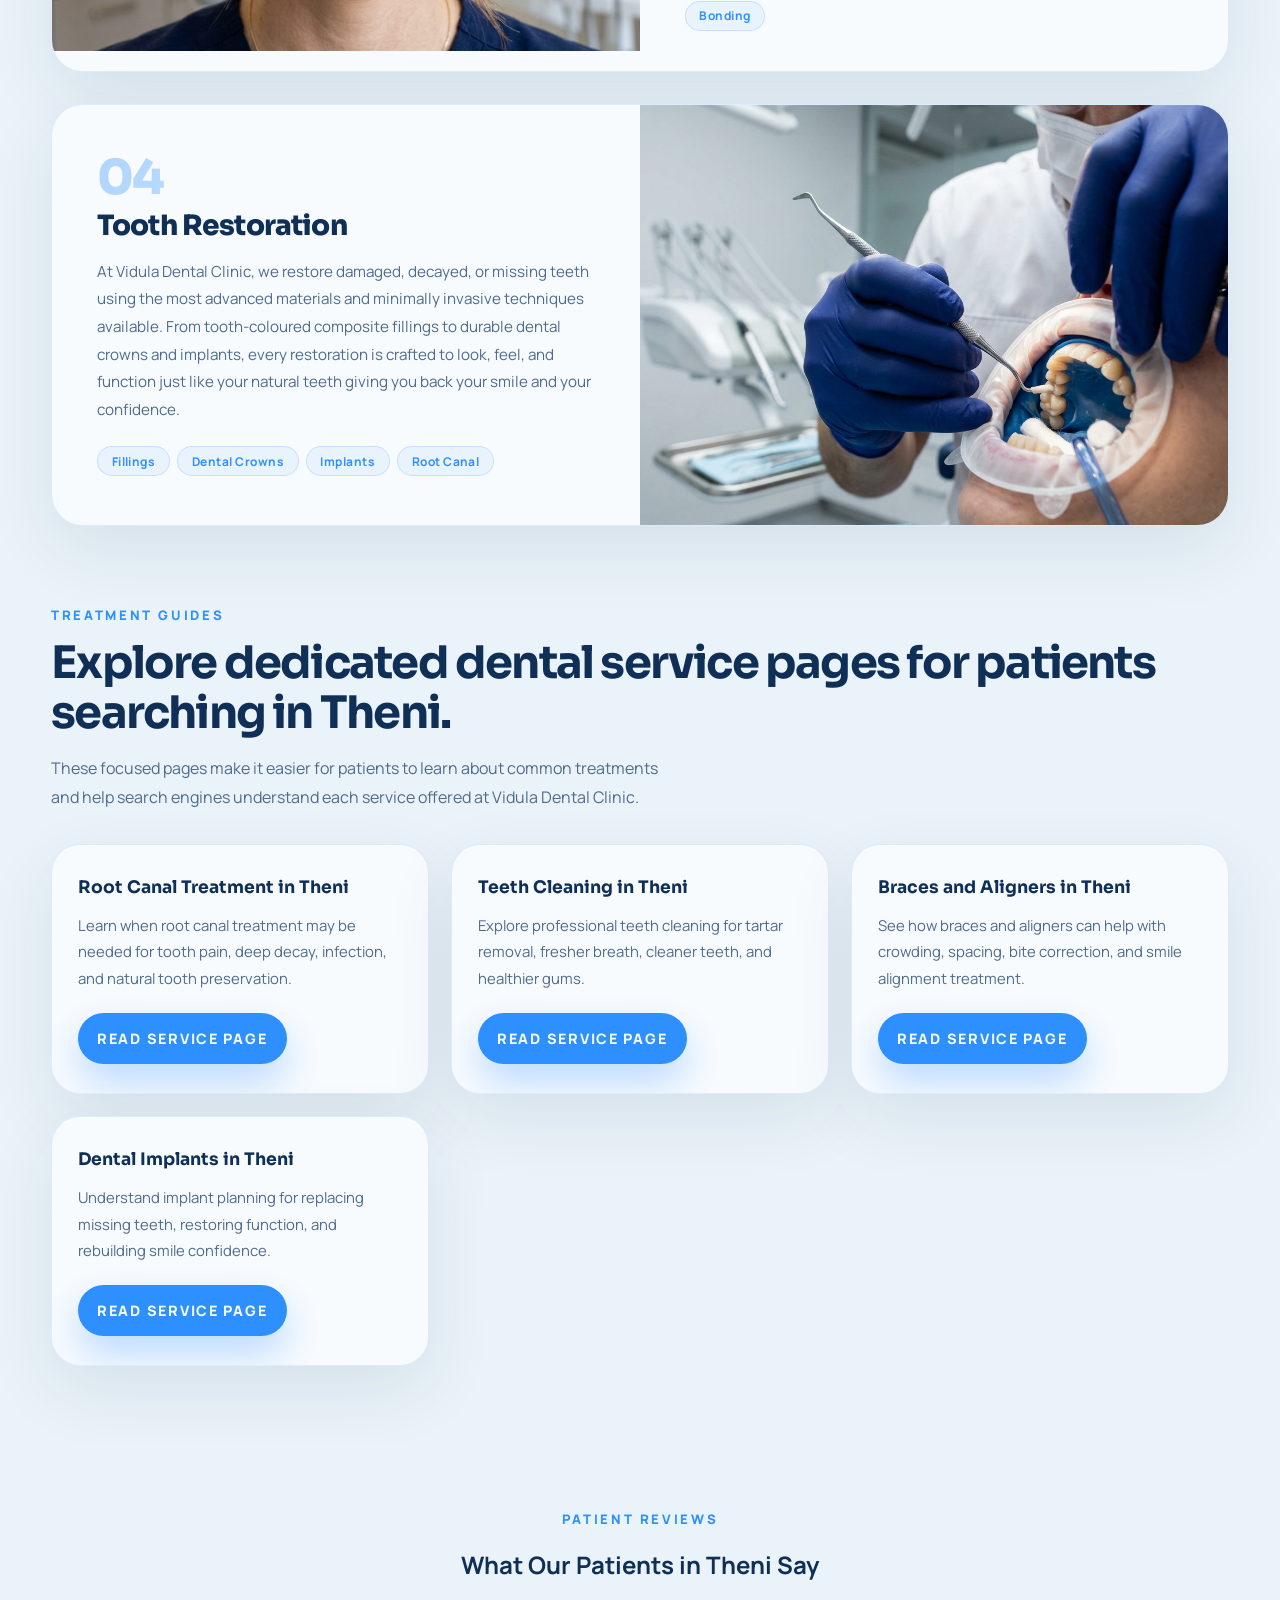
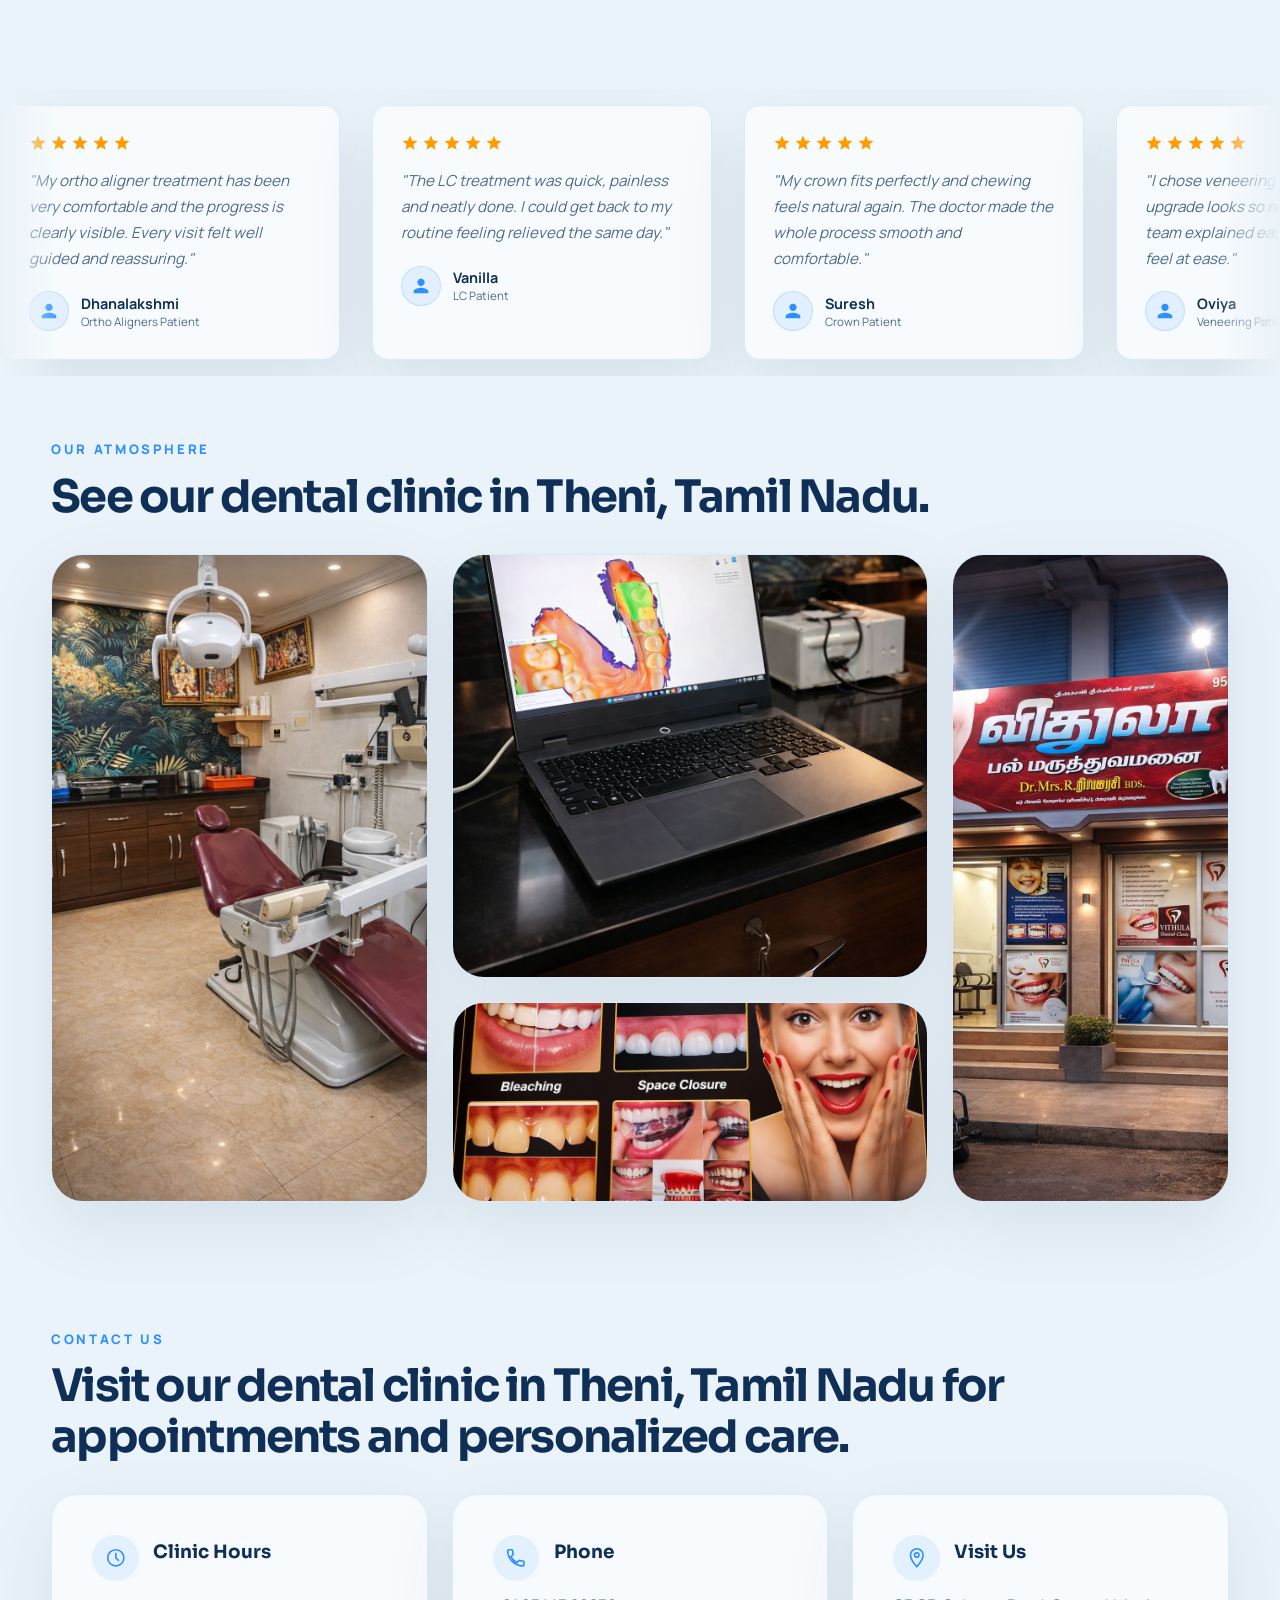
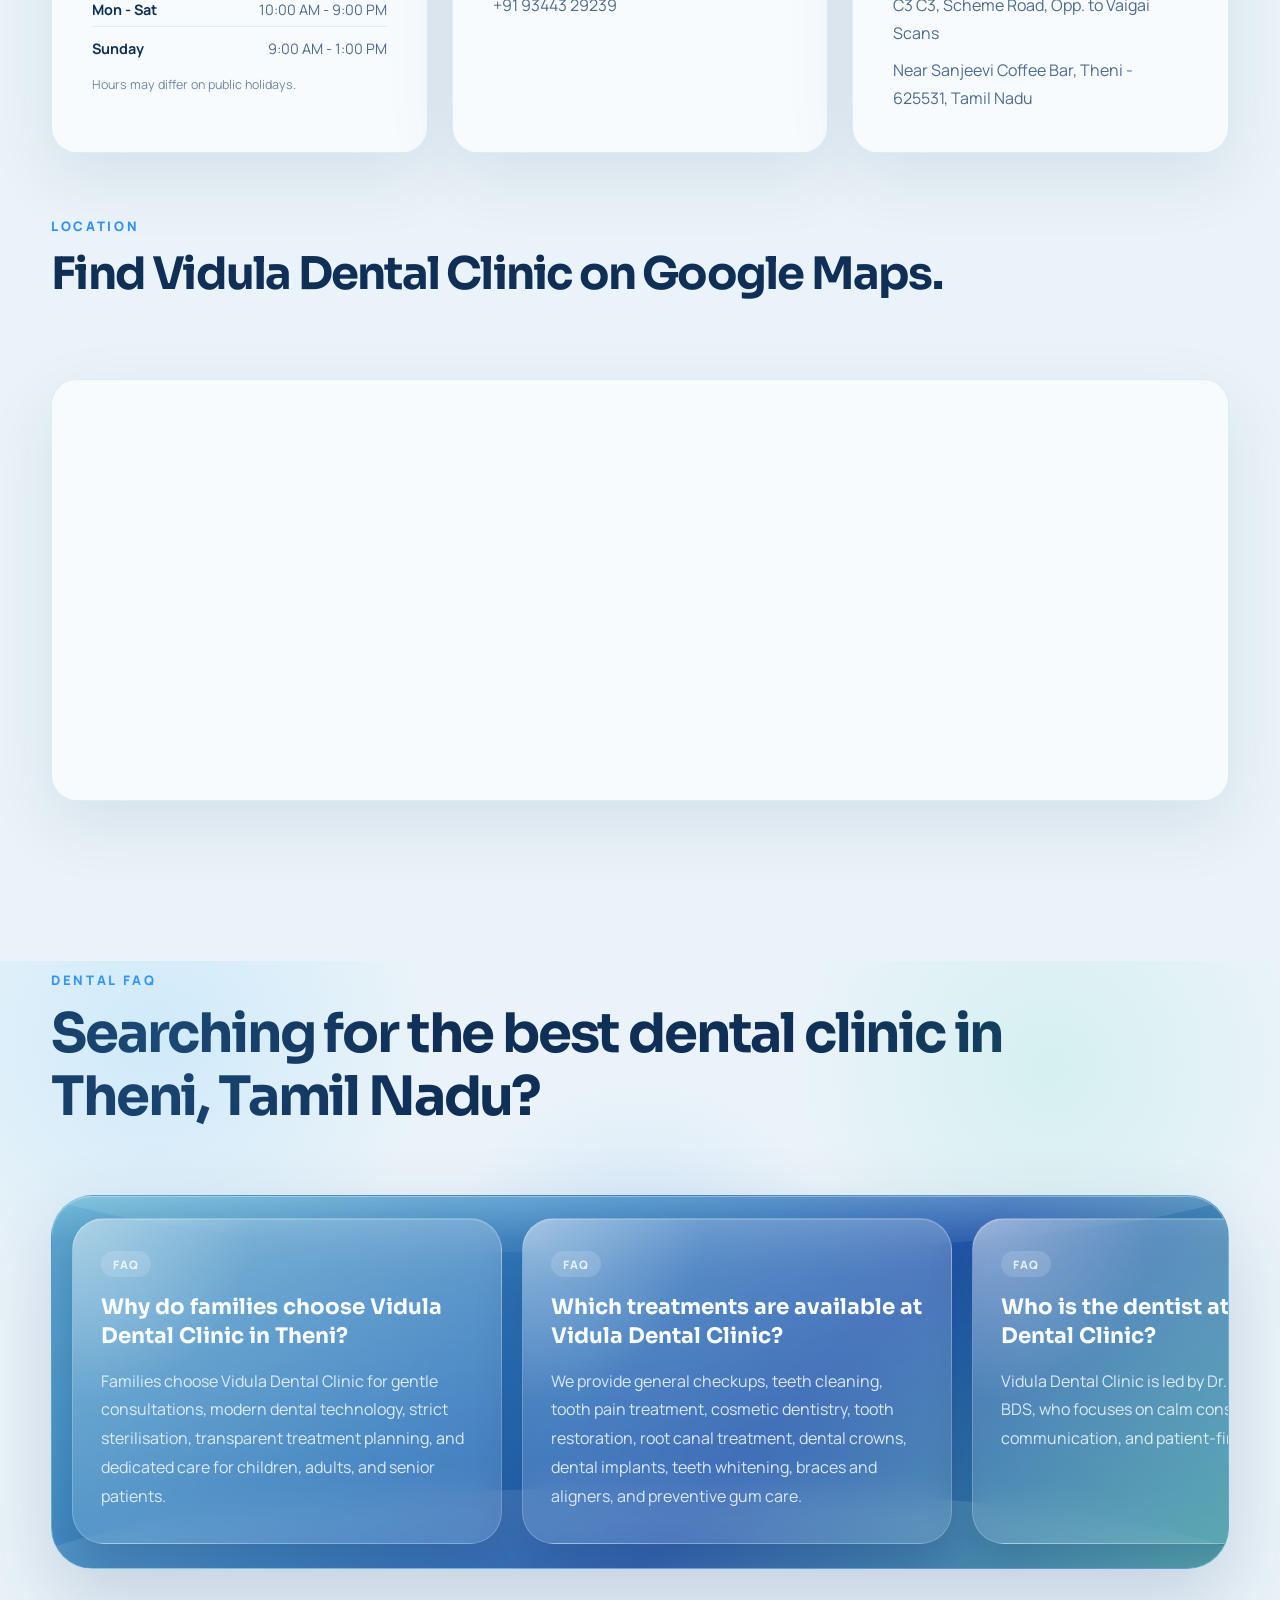
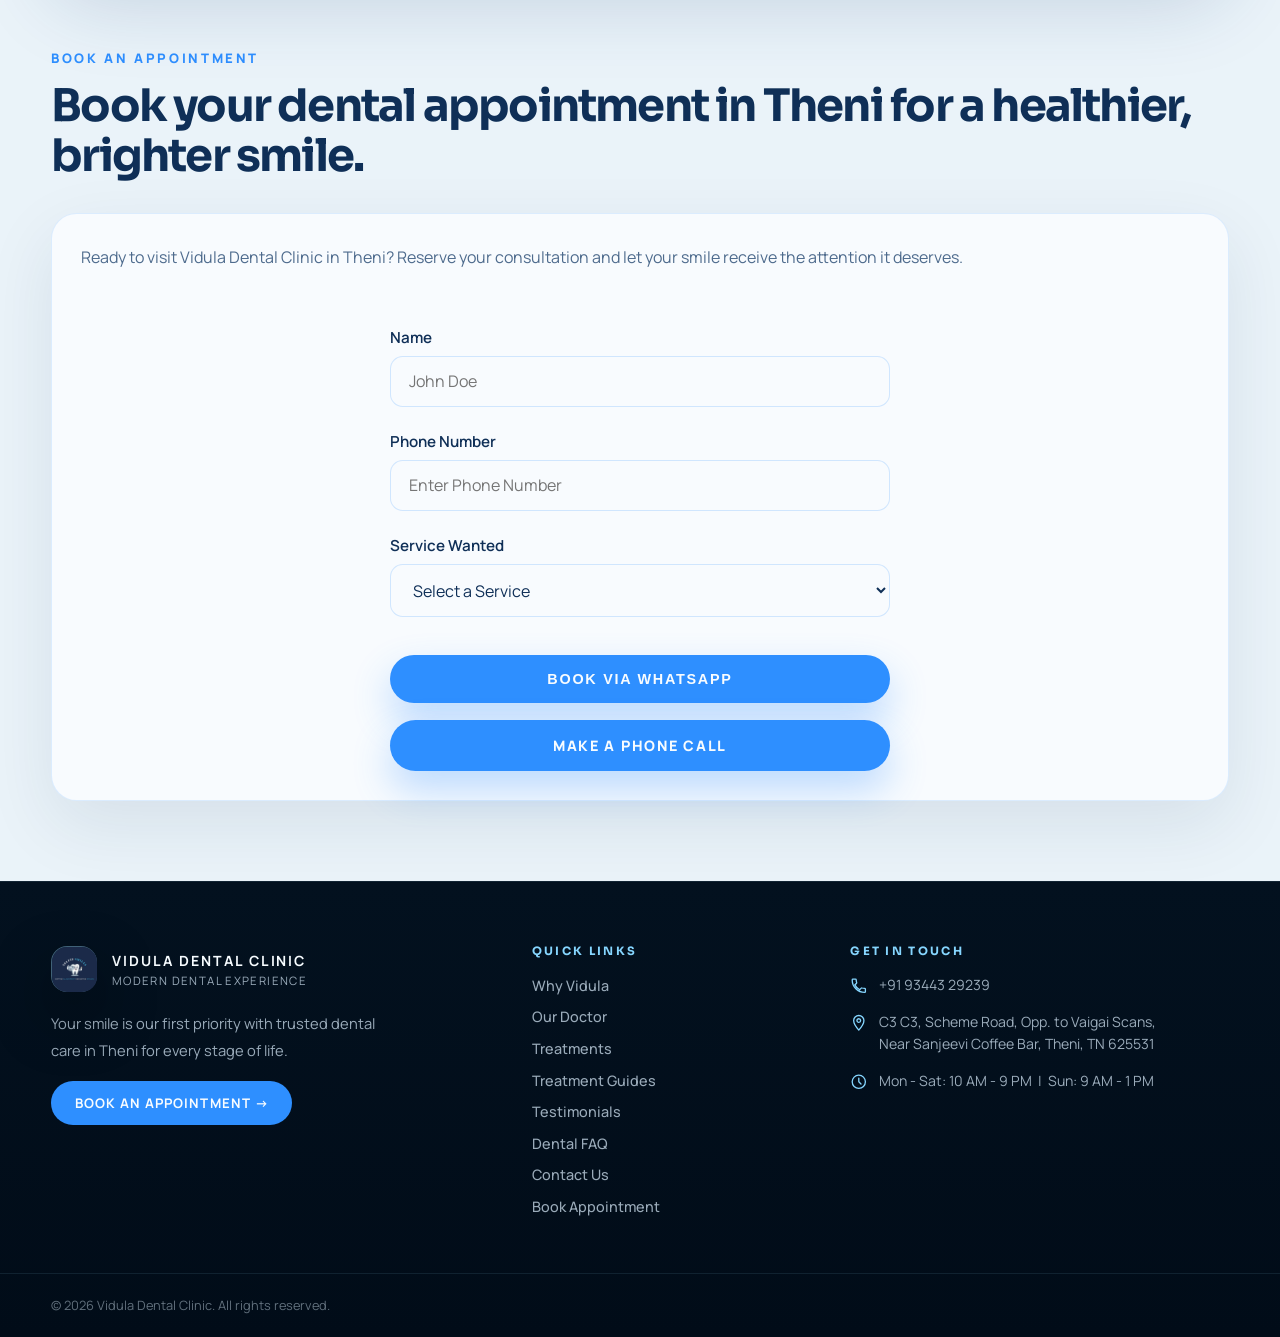
==== commit e558fdef: "updated file" ====
--- a/index.html
+++ b/index.html
@@ -1,4 +1,4 @@
-﻿<!DOCTYPE html>
+<!DOCTYPE html>
 <html lang="en-IN">
 <head>
   <meta charset="UTF-8">
@@ -24,8 +24,8 @@
     property="og:description"
     content="Trusted dental clinic in Theni, Tamil Nadu for teeth cleaning, tooth pain treatment, root canal care, braces, implants, whitening, and family dental care."
   >
-  <meta property="og:url" content="https://nitheeshp19.github.io/viduladentalclinic/">
-  <meta property="og:image" content="https://nitheeshp19.github.io/viduladentalclinic/vidulaclinic.png">
+  <meta property="og:url" content="https://www.selfiesmilesviduladental.in/">
+  <meta property="og:image" content="https://www.selfiesmilesviduladental.in/vidulaclinic.png">
   <meta property="og:image:alt" content="Vidula Dental Clinic exterior in Theni, Tamil Nadu">
   <meta name="twitter:card" content="summary_large_image">
   <meta name="twitter:title" content="Best Dental Clinic in Theni, Tamil Nadu | Vidula Dental Clinic">
@@ -33,10 +33,10 @@
     name="twitter:description"
     content="Trusted dental clinic in Theni, Tamil Nadu for teeth cleaning, tooth pain treatment, root canal care, braces, implants, whitening, and family dental care."
   >
-  <meta name="twitter:image" content="https://nitheeshp19.github.io/viduladentalclinic/vidulaclinic.png">
-  <link rel="canonical" href="https://nitheeshp19.github.io/viduladentalclinic/">
-  <link rel="alternate" hreflang="en-IN" href="https://nitheeshp19.github.io/viduladentalclinic/">
-  <link rel="alternate" hreflang="x-default" href="https://nitheeshp19.github.io/viduladentalclinic/">
+  <meta name="twitter:image" content="https://www.selfiesmilesviduladental.in/vidulaclinic.png">
+  <link rel="canonical" href="https://www.selfiesmilesviduladental.in/">
+  <link rel="alternate" hreflang="en-IN" href="https://www.selfiesmilesviduladental.in/">
+  <link rel="alternate" hreflang="x-default" href="https://www.selfiesmilesviduladental.in/">
   <link rel="preconnect" href="https://fonts.googleapis.com">
   <link rel="preconnect" href="https://fonts.gstatic.com" crossorigin>
   <link
@@ -56,15 +56,15 @@
           "@type": "Dentist",
           "@id": "#vidula-dental-clinic",
           "name": "Vidula Dental Clinic",
-          "url": "https://nitheeshp19.github.io/viduladentalclinic/",
+          "url": "https://www.selfiesmilesviduladental.in/",
           "description": "Vidula Dental Clinic offers modern, patient-first dental care in Theni, Tamil Nadu, including teeth cleaning, tooth pain treatment, cosmetic dentistry, tooth restoration, root canal treatment, braces, whitening, and implants.",
           "telephone": "+91-93443-29239",
           "image": [
-            "https://nitheeshp19.github.io/viduladentalclinic/vidulaclinic.png",
-            "https://nitheeshp19.github.io/viduladentalclinic/insideofvidula%20clinic.png",
-            "https://nitheeshp19.github.io/viduladentalclinic/dr-nilavarasi-vidula-dental-clinic.jpg"
+            "https://www.selfiesmilesviduladental.in/vidulaclinic.png",
+            "https://www.selfiesmilesviduladental.in/insideofvidula%20clinic.png",
+            "https://www.selfiesmilesviduladental.in/dr-nilavarasi-vidula-dental-clinic.jpg"
           ],
-          "logo": "https://nitheeshp19.github.io/viduladentalclinic/vidulalogo.png",
+          "logo": "https://www.selfiesmilesviduladental.in/vidulalogo.png",
           "medicalSpecialty": "Dentistry",
           "address": {
             "@type": "PostalAddress",
@@ -272,7 +272,7 @@
         },
         {
           "@type": "FAQPage",
-          "@id": "https://nitheeshp19.github.io/viduladentalclinic/#faq",
+          "@id": "https://www.selfiesmilesviduladental.in/#faq",
           "mainEntity": [
             {
               "@type": "Question",
--- a/styles.css
+++ b/styles.css
@@ -87,7 +87,6 @@
   mix-blend-mode: screen;
 }
 
-.site-header,
 .hero-content,
 .scroll-indicator,
 .experience {
@@ -96,6 +95,8 @@
 }
 
 .site-header {
+  position: relative;
+  z-index: 50;
   display: grid;
   grid-template-columns: minmax(0, 1fr) auto minmax(0, 1fr);
   align-items: center;
@@ -1580,10 +1581,10 @@
 
 @media (max-width: 640px) {
   .site-header {
-    align-items: flex-start;
-    grid-template-columns: 1fr auto;
+    align-items: center;
+    grid-template-columns: minmax(0, 1fr) auto;
     padding: 0.9rem;
-    row-gap: 0.9rem;
+    row-gap: 1.2rem;
   }
 
   .brand {
@@ -1591,33 +1592,31 @@
   }
 
   .site-menu {
-    position: relative;
+    position: static;
     grid-column: 2;
     grid-row: 2;
     justify-self: end;
   }
 
-  .site-menu[open] {
-    grid-column: 1 / -1;
-    grid-row: 3;
-    width: 100%;
-  }
-
-  .site-menu[open] .menu-toggle {
-    justify-self: end;
-  }
-
   .header-cta {
     grid-column: 1;
     grid-row: 2;
-    justify-self: start;
+    justify-self: stretch;
     text-align: center;
+    width: auto;
+    min-width: 0;
+    padding: 0.95rem 1rem;
+    font-size: 0.85rem;
+    white-space: normal;
+    line-height: 1.2;
   }
 
   .site-nav {
-    position: static;
+    position: absolute;
+    top: calc(100% + 0.8rem);
+    left: 0;
     width: 100%;
-    margin-top: 0.7rem;
+    margin-top: 0;
     border-radius: 1.35rem;
   }
 
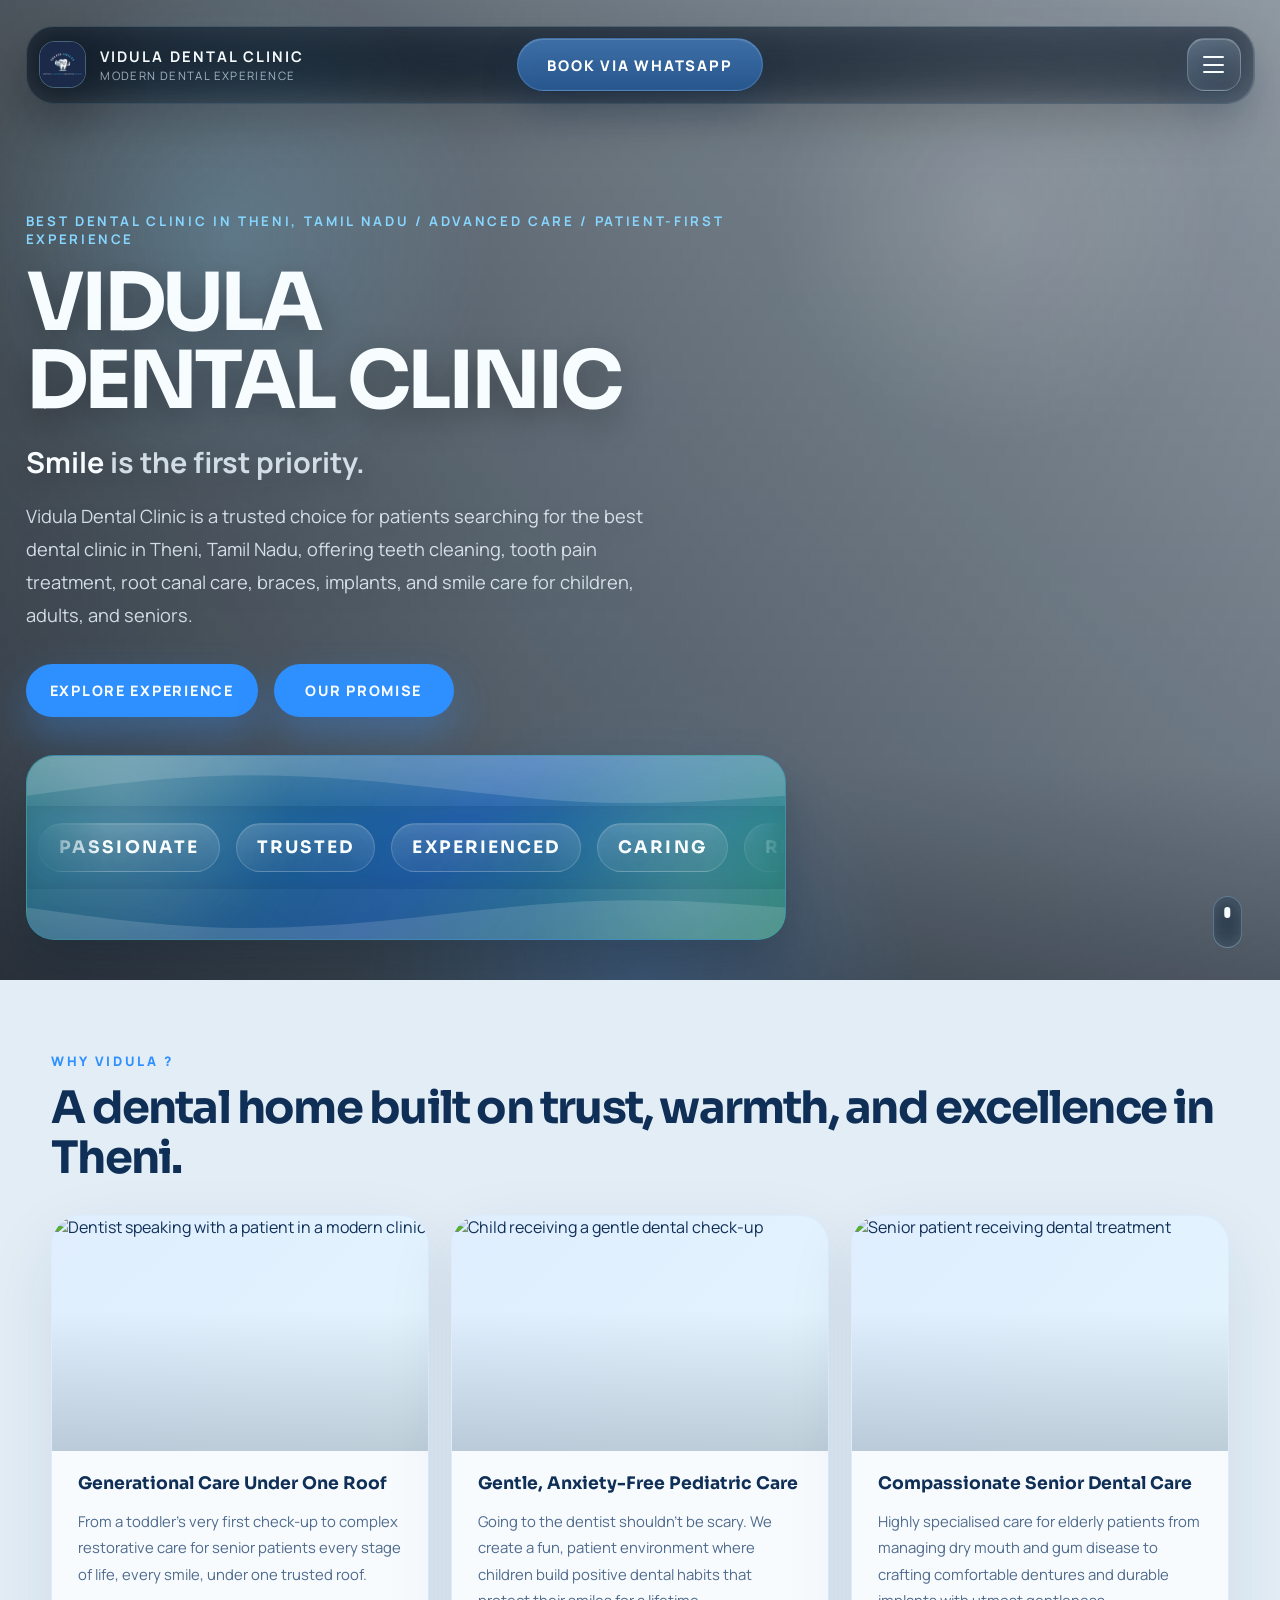
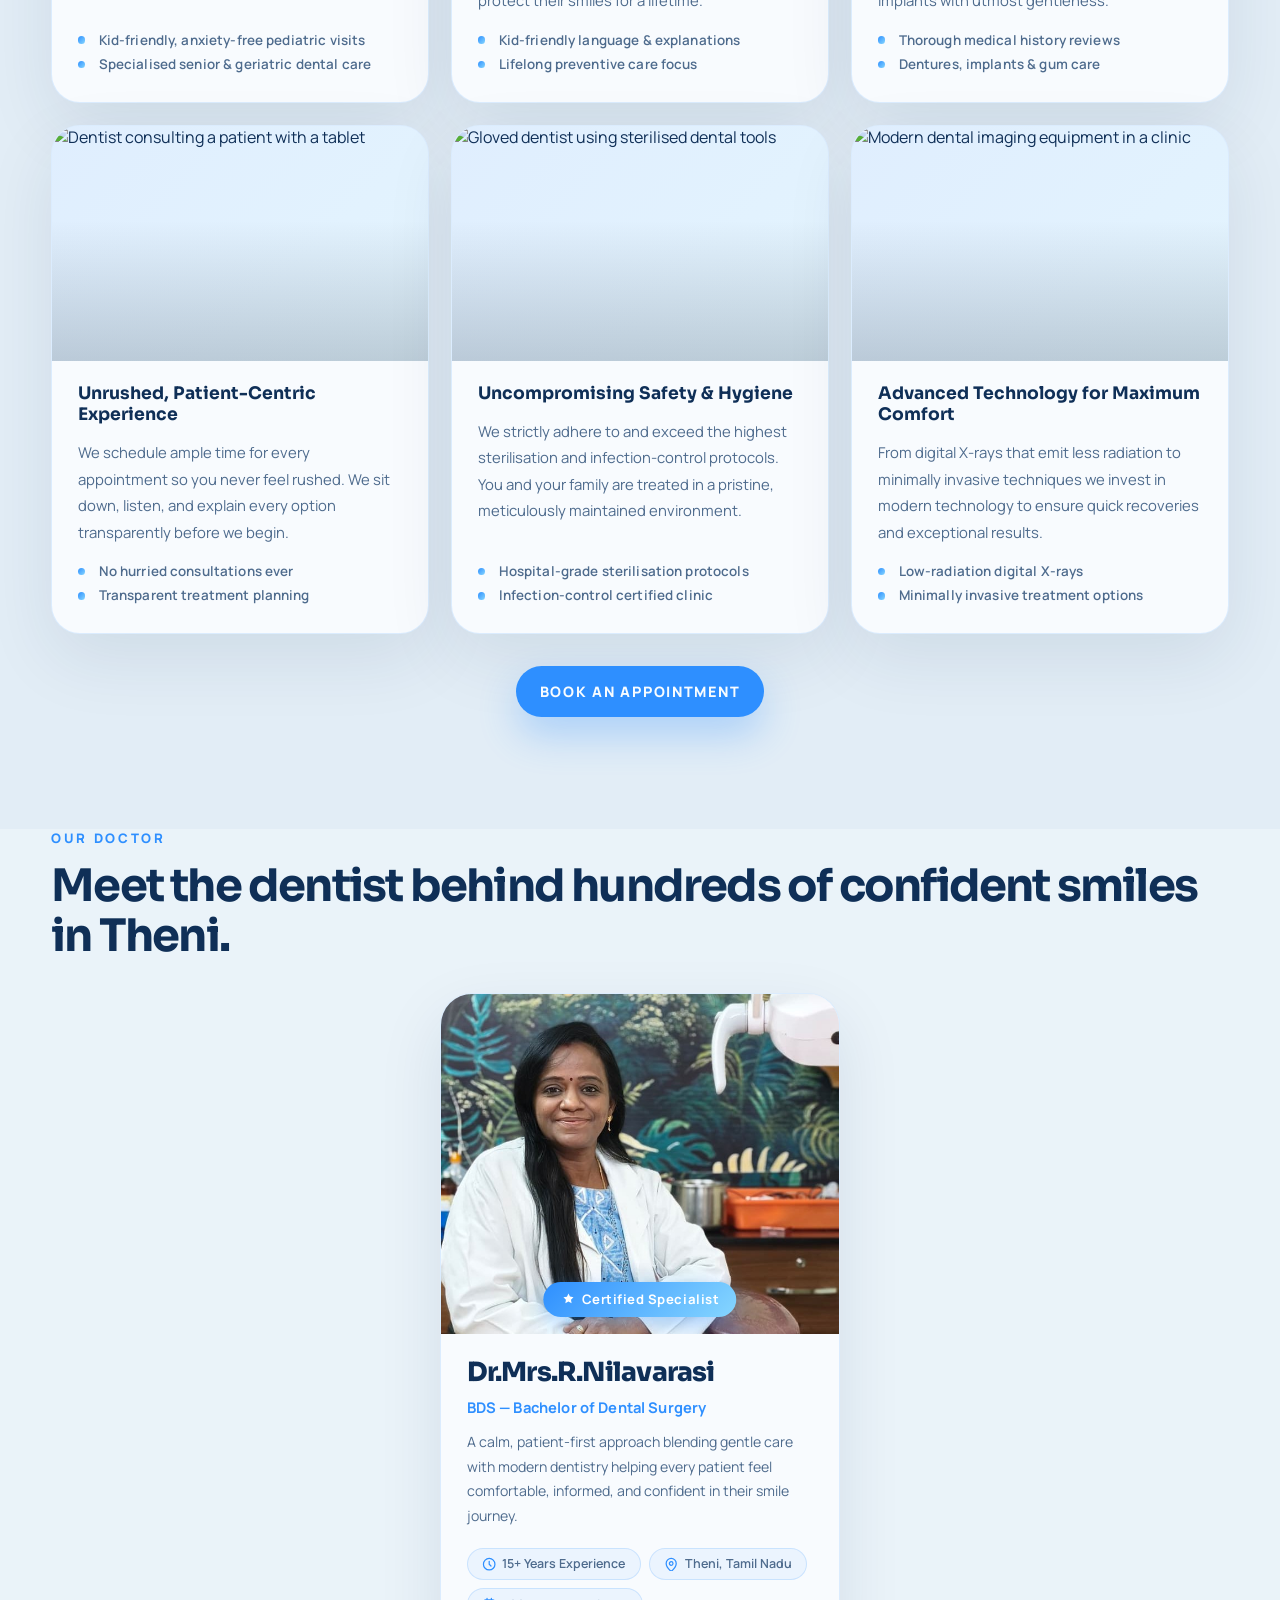
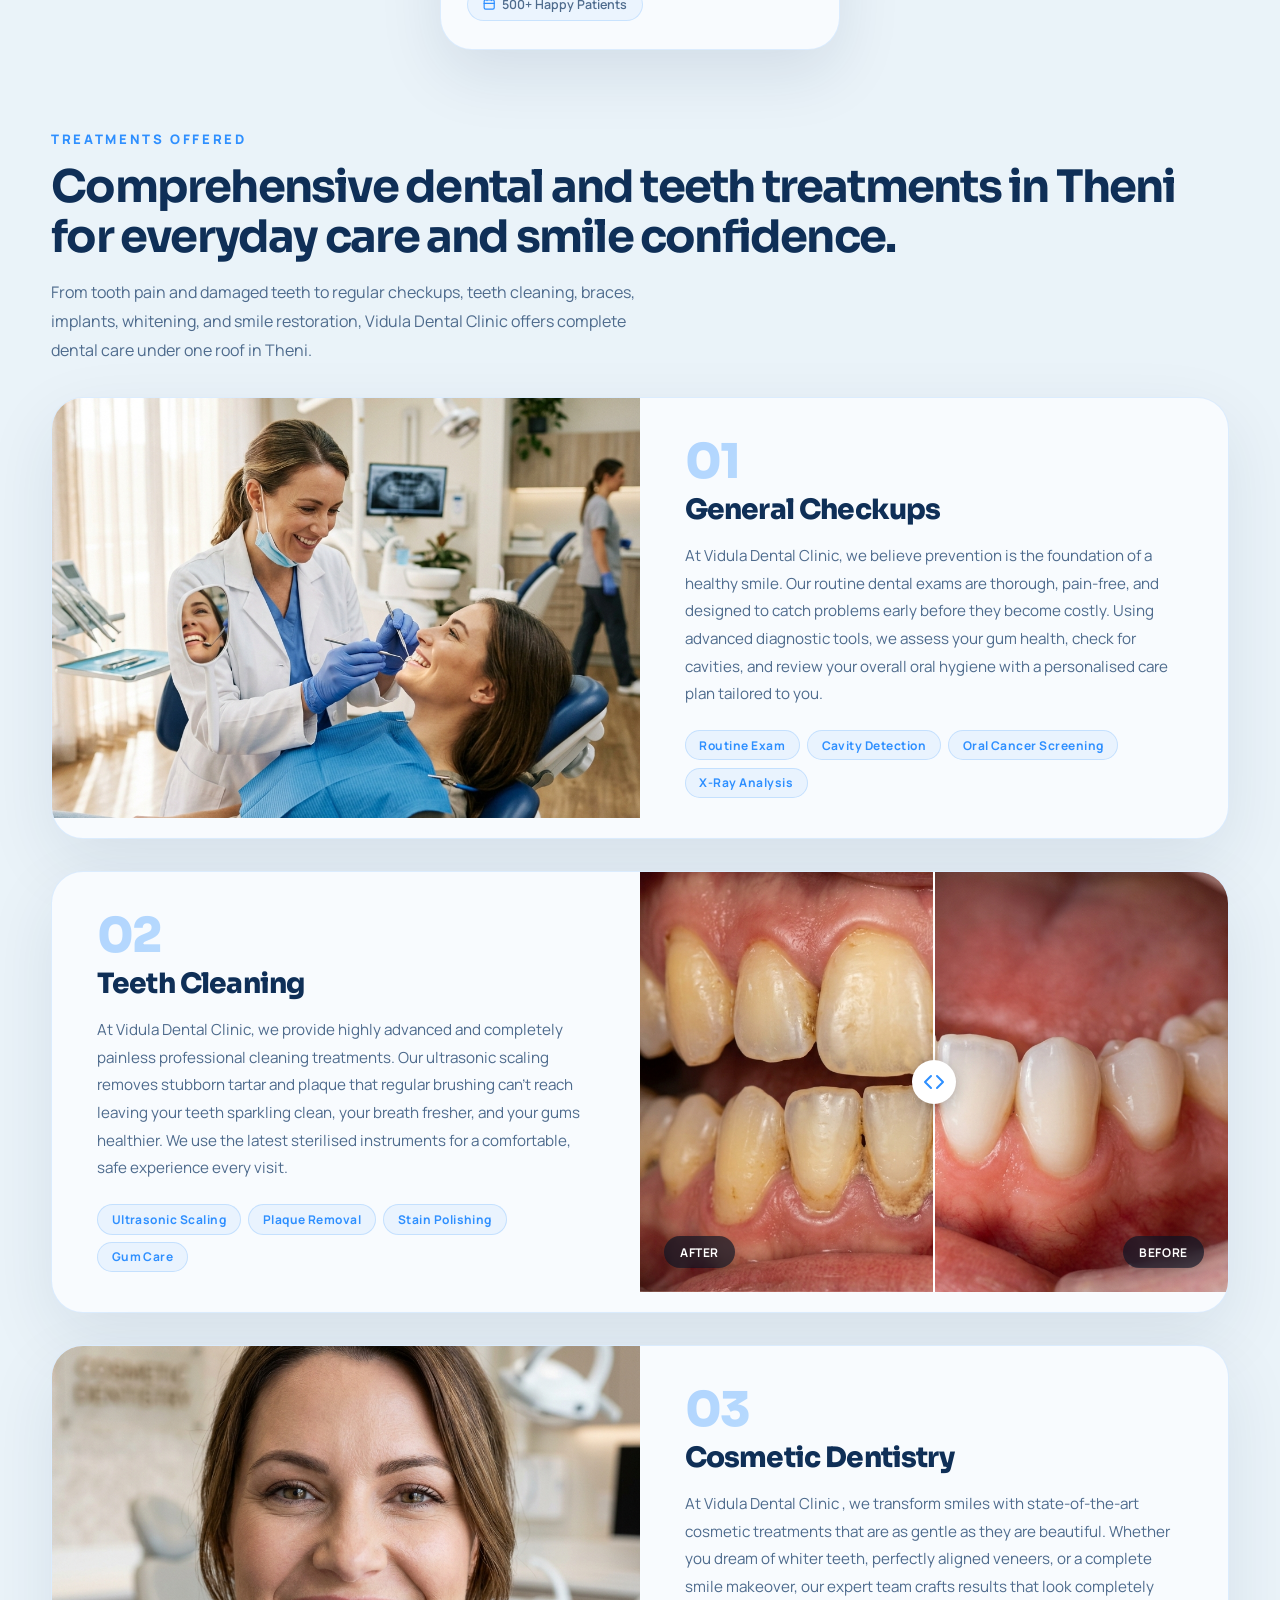
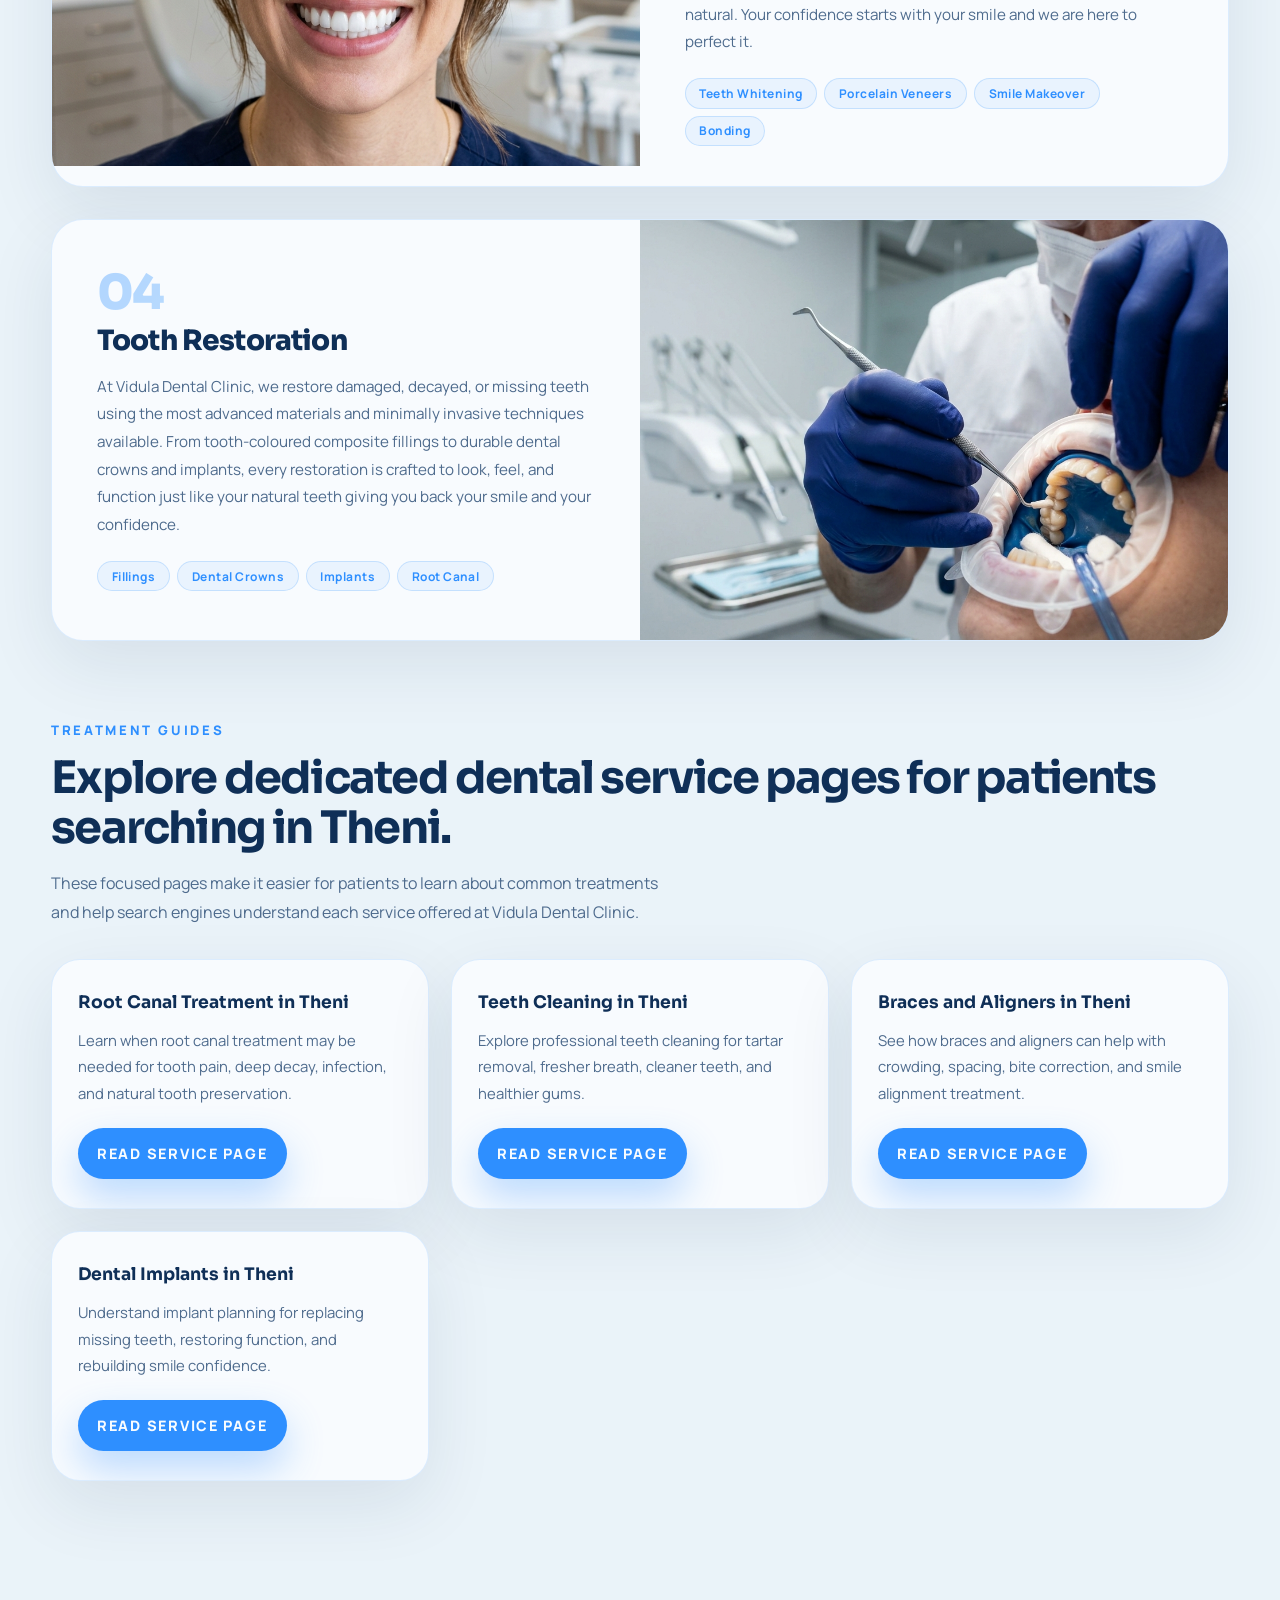
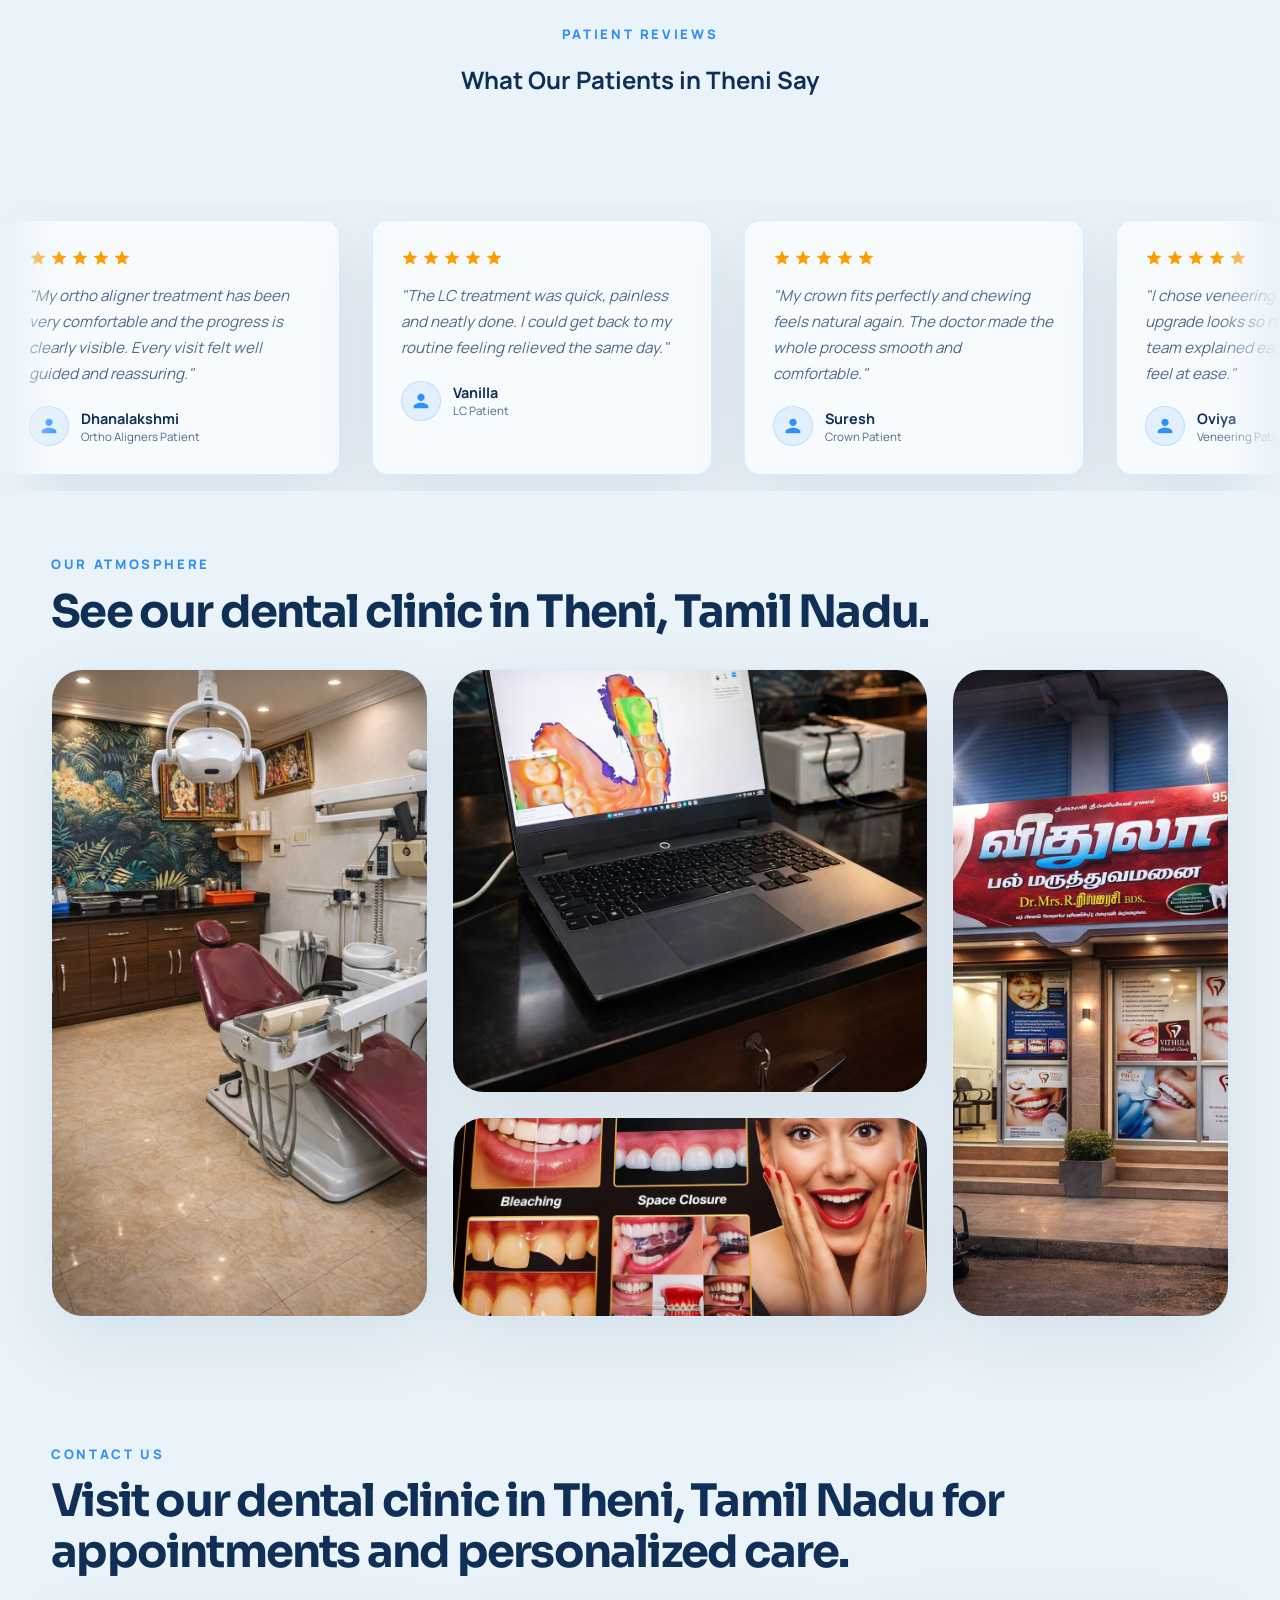
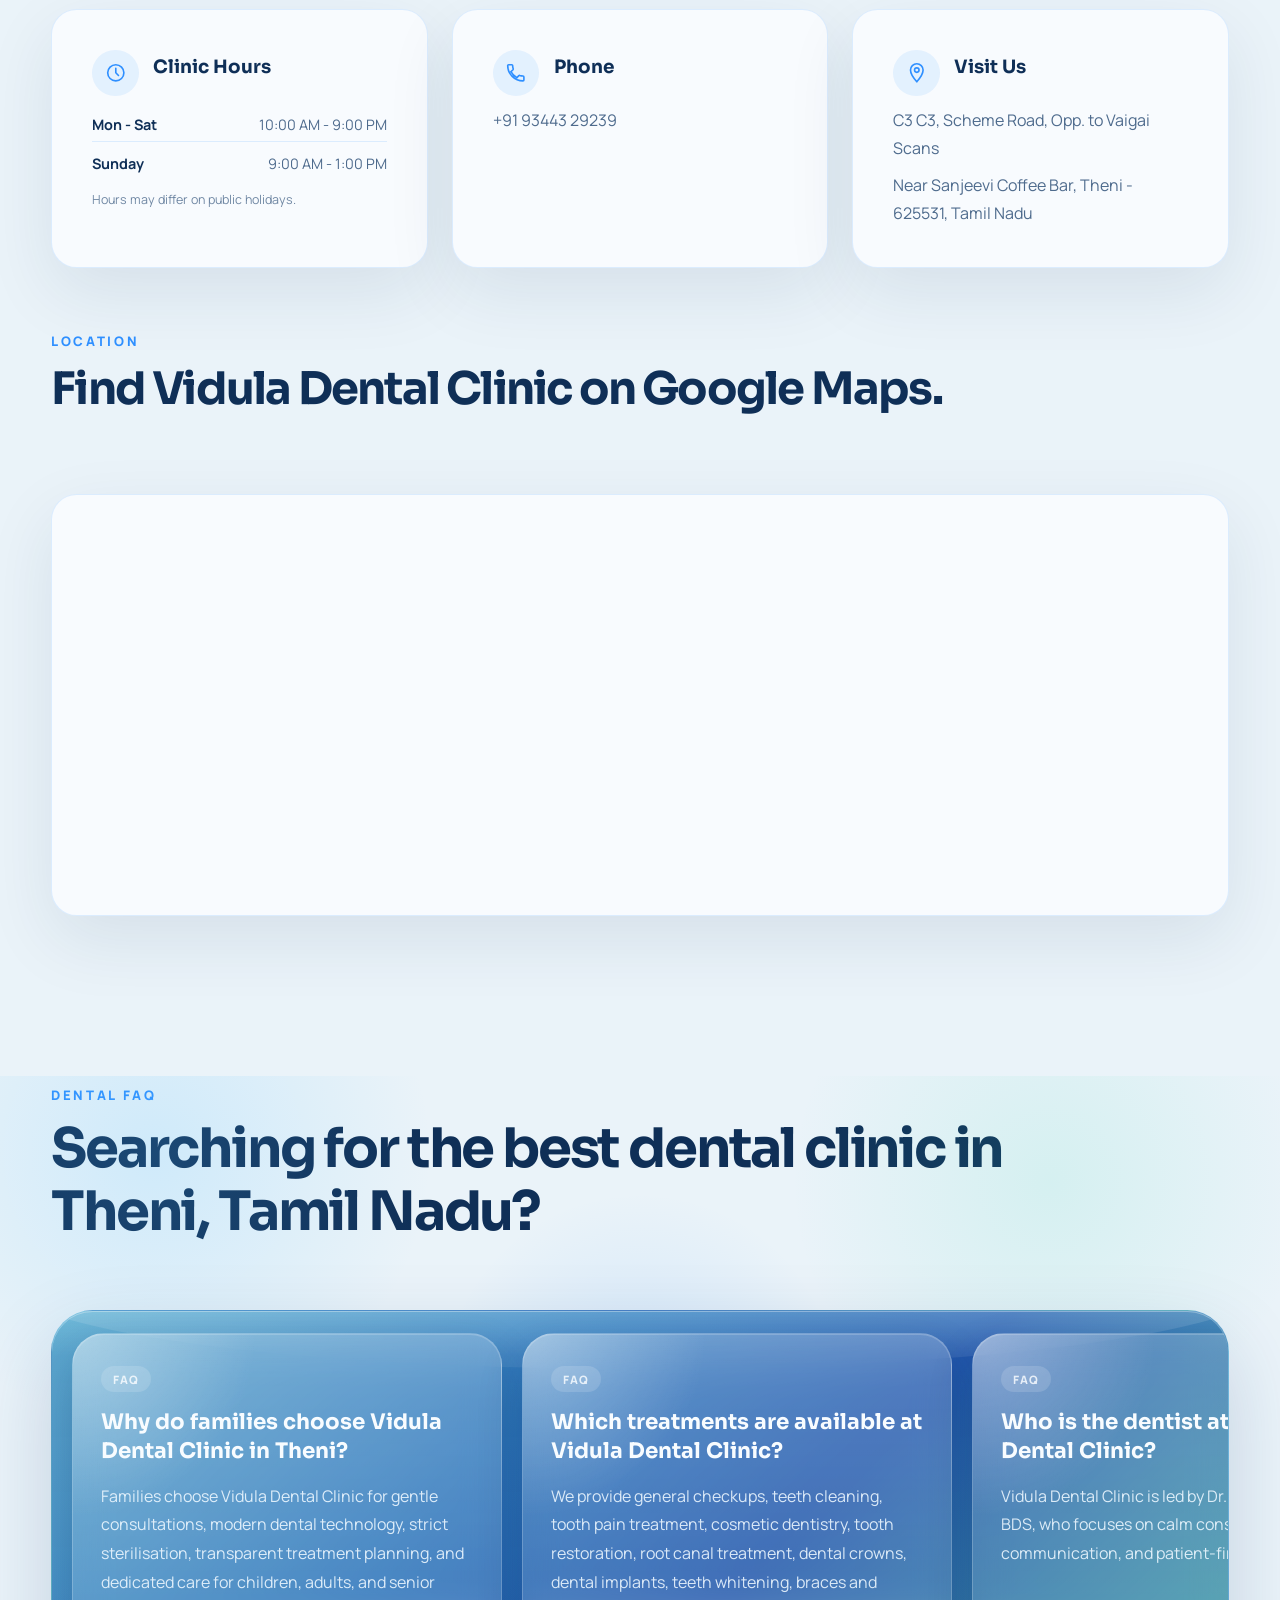
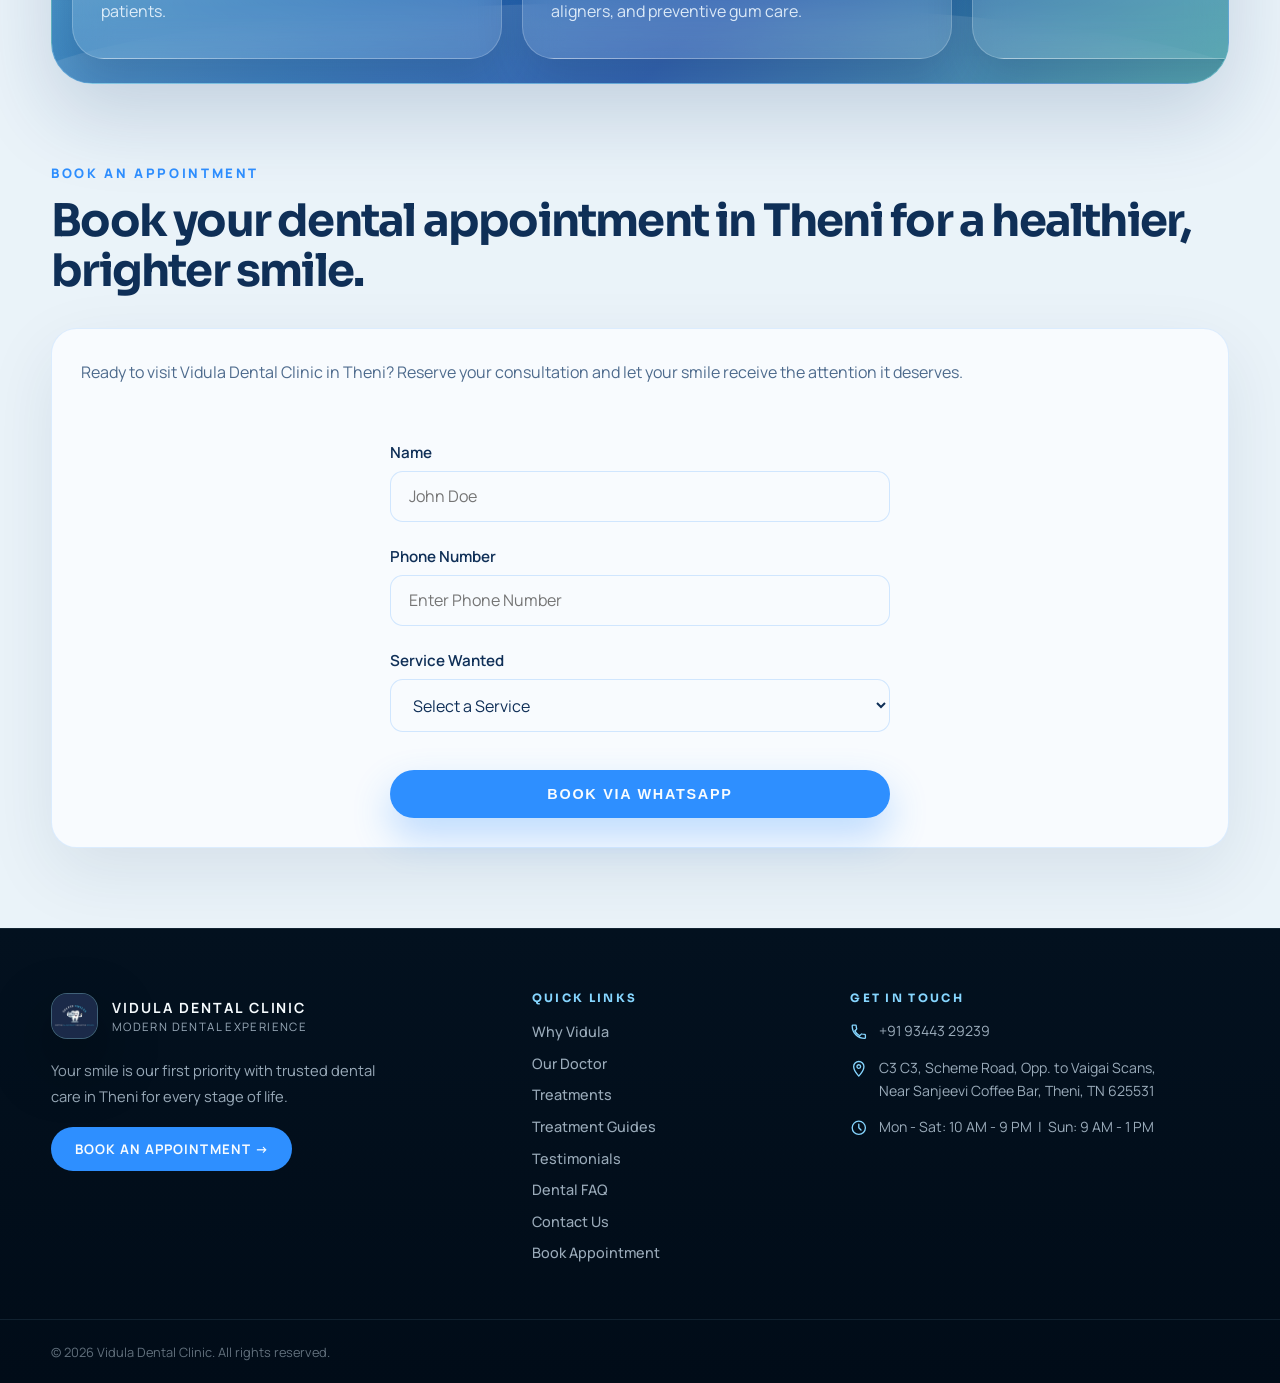
==== commit b41a1a11: "updated file" ====
--- a/index.html
+++ b/index.html
@@ -597,6 +597,7 @@
         </article>
 
       </div>
+      <a href="#appointment" class="button button-primary" style="width: fit-content; justify-self: center; margin-bottom: 2rem;">Book an Appointment</a>
     </section>
 
     <section class="content-section doctor-section" id="doctor">
@@ -1147,13 +1148,6 @@
           </div>
           <div class="form-actions">
             <button type="submit" class="button button-primary form-submit">Book via WhatsApp</button>
-            <a
-              class="button button-primary form-call"
-              href="tel:+919344329239"
-              aria-label="Make a phone call to Vidula Dental Clinic at +91 93443 29239"
-            >
-              Make a Phone Call
-            </a>
           </div>
         </form>
       </div>
--- a/styles.css
+++ b/styles.css
@@ -671,12 +671,6 @@
   margin-top: 0.85rem;
 }
 
-.form-call {
-  width: 100%;
-  color: #f8fcff;
-  border: none;
-  text-decoration: none;
-}
 
 .treatment-page-link {
   align-self: flex-start;
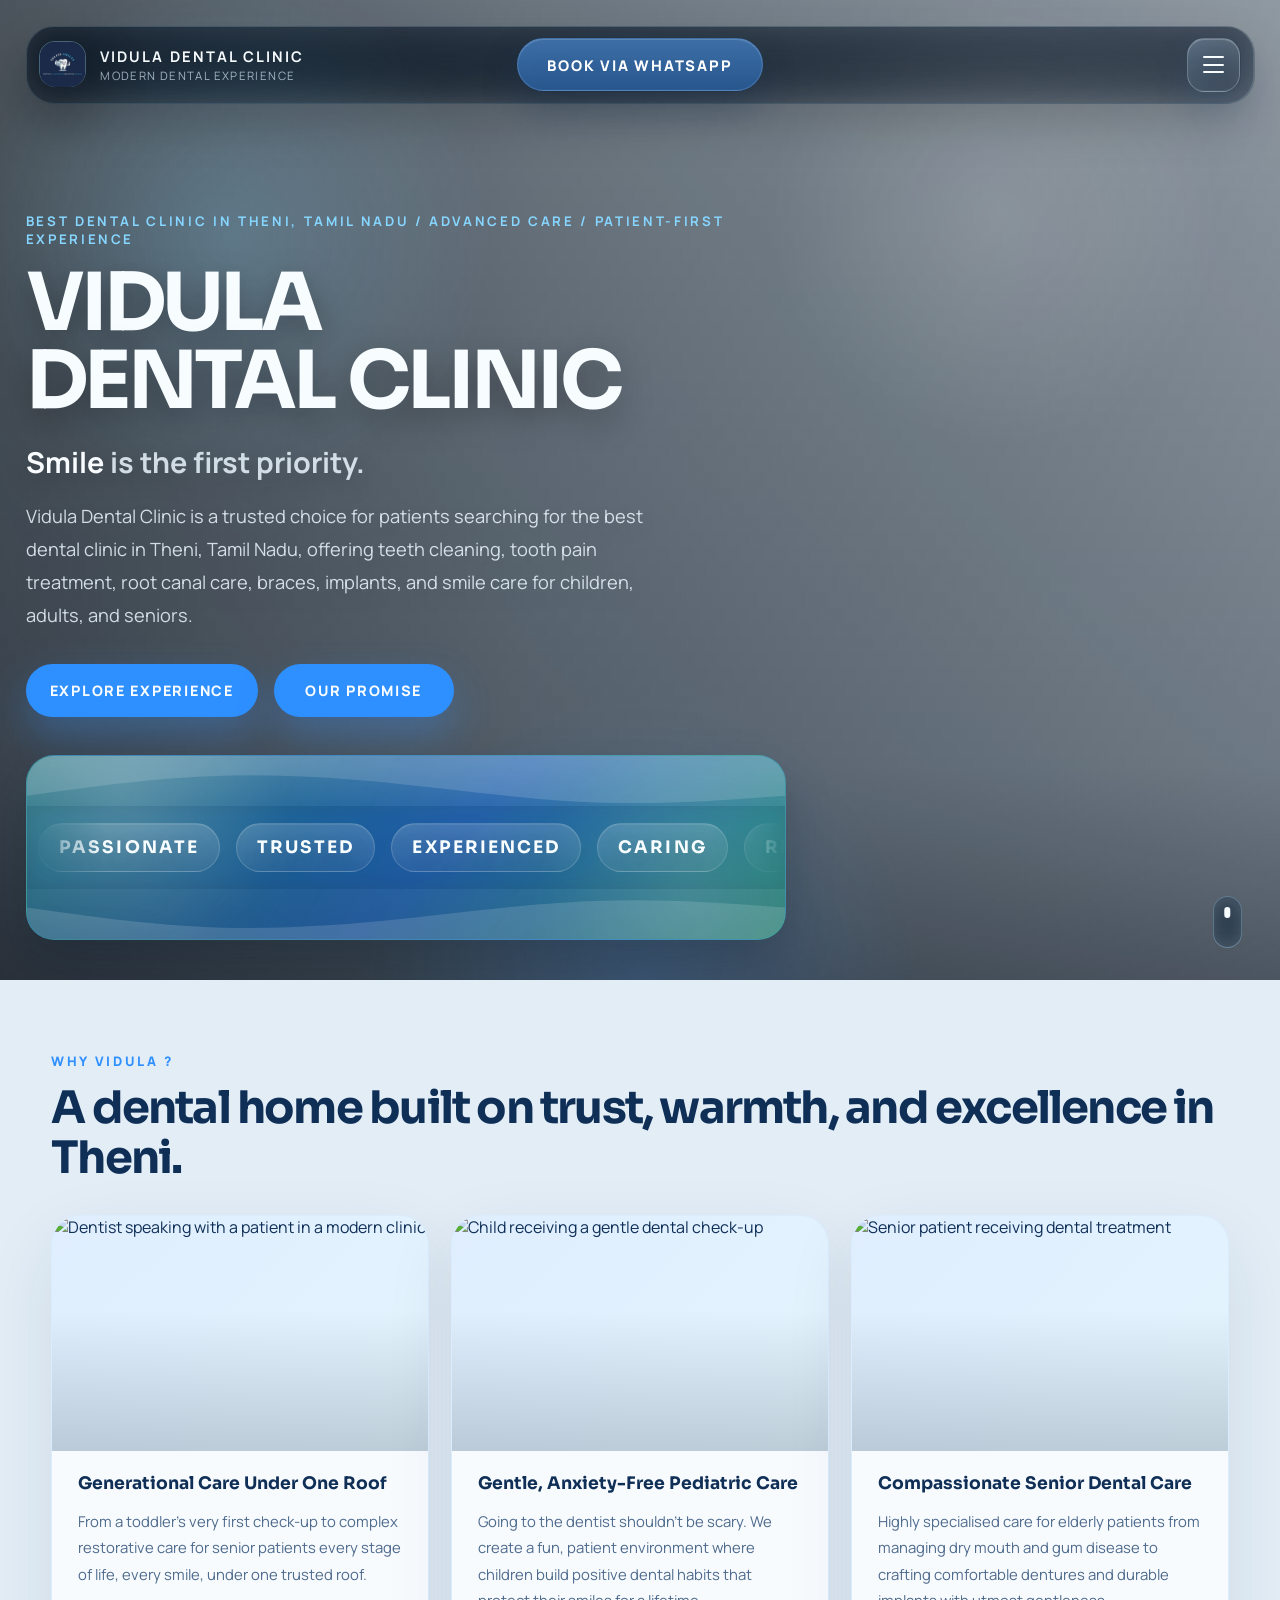
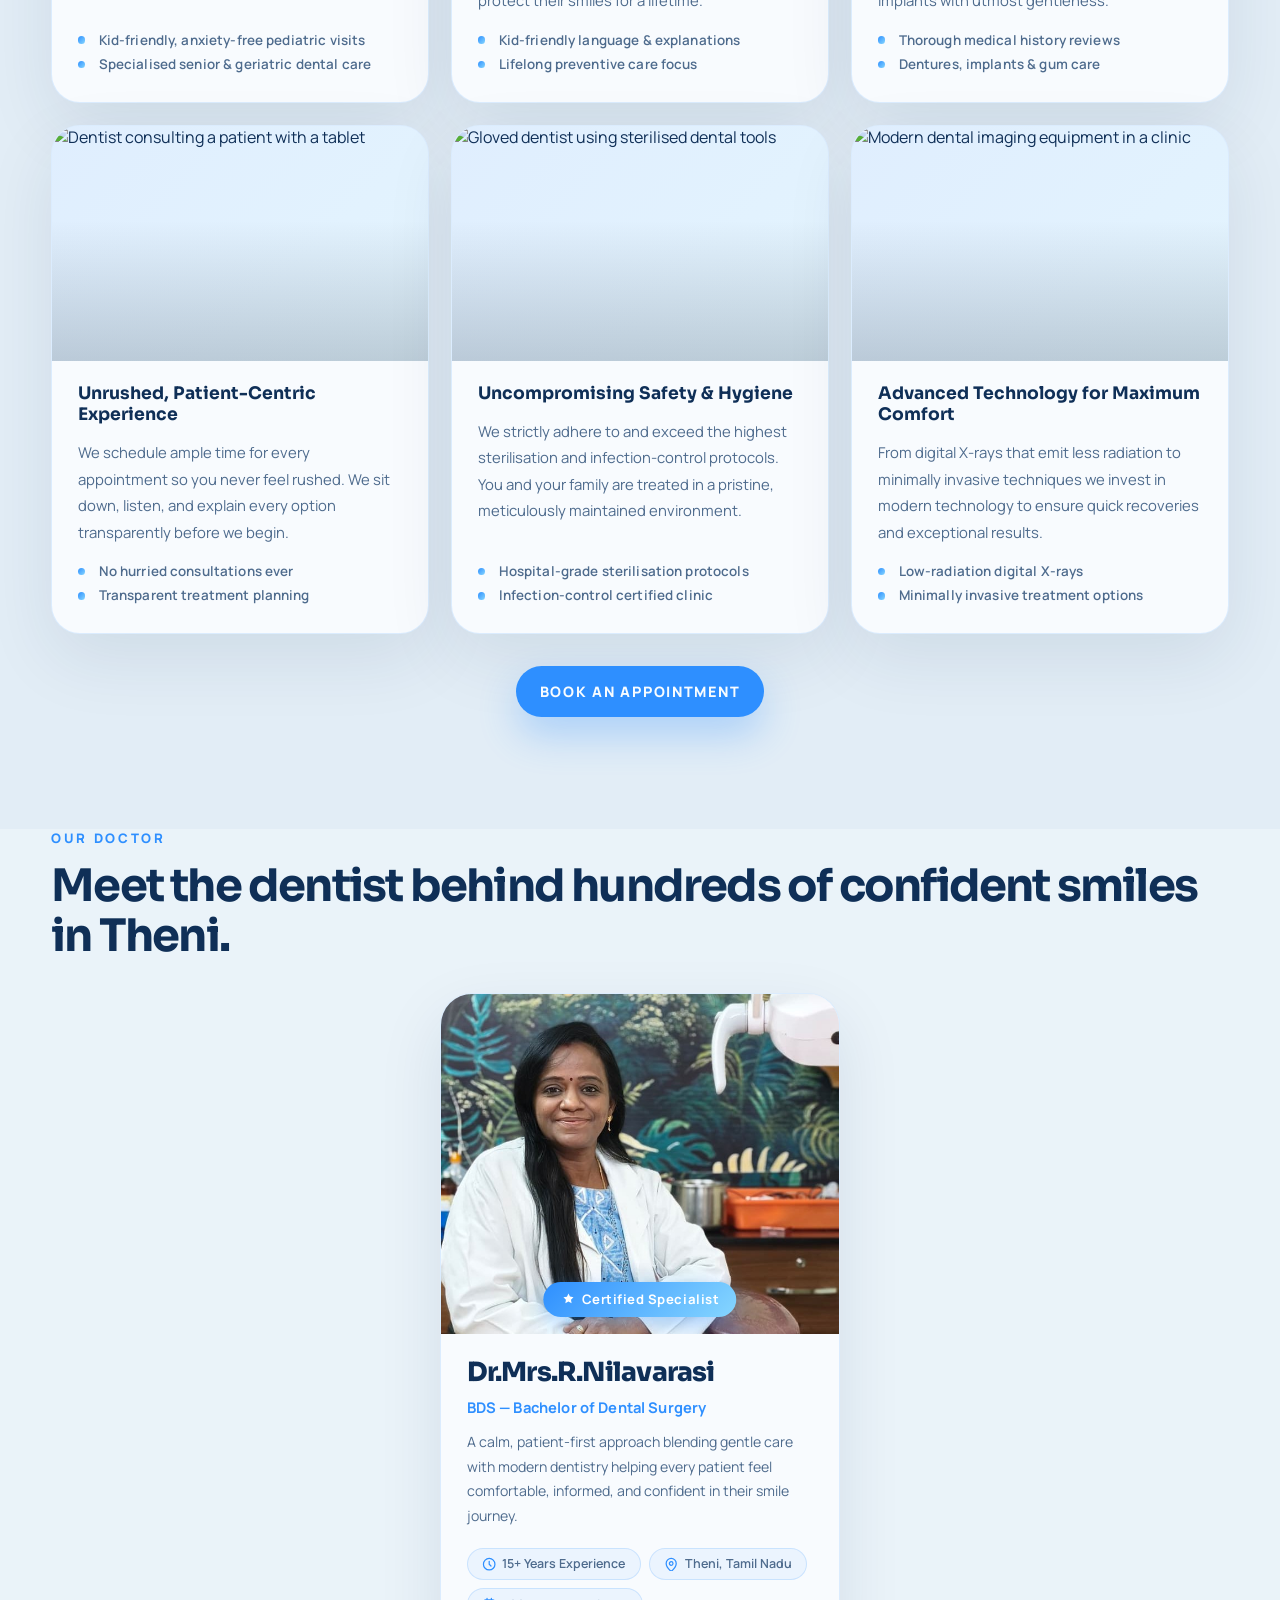
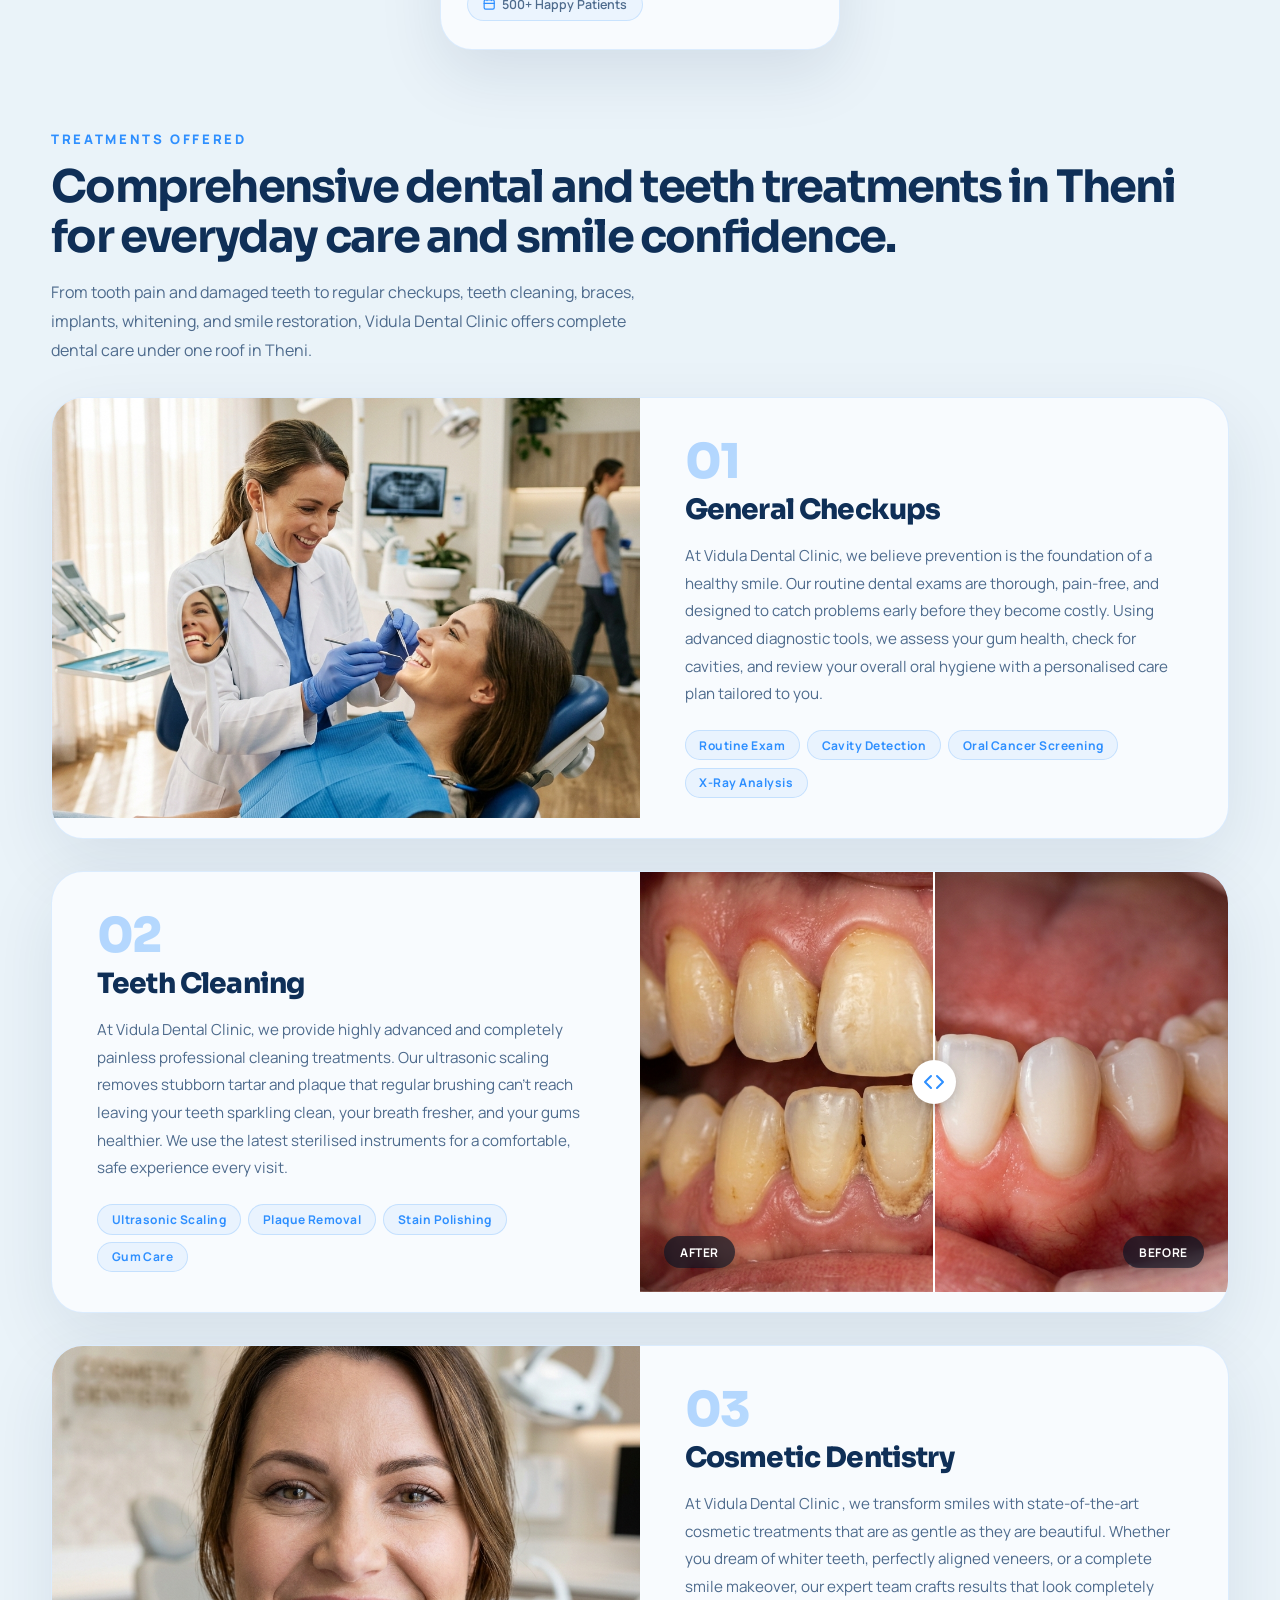
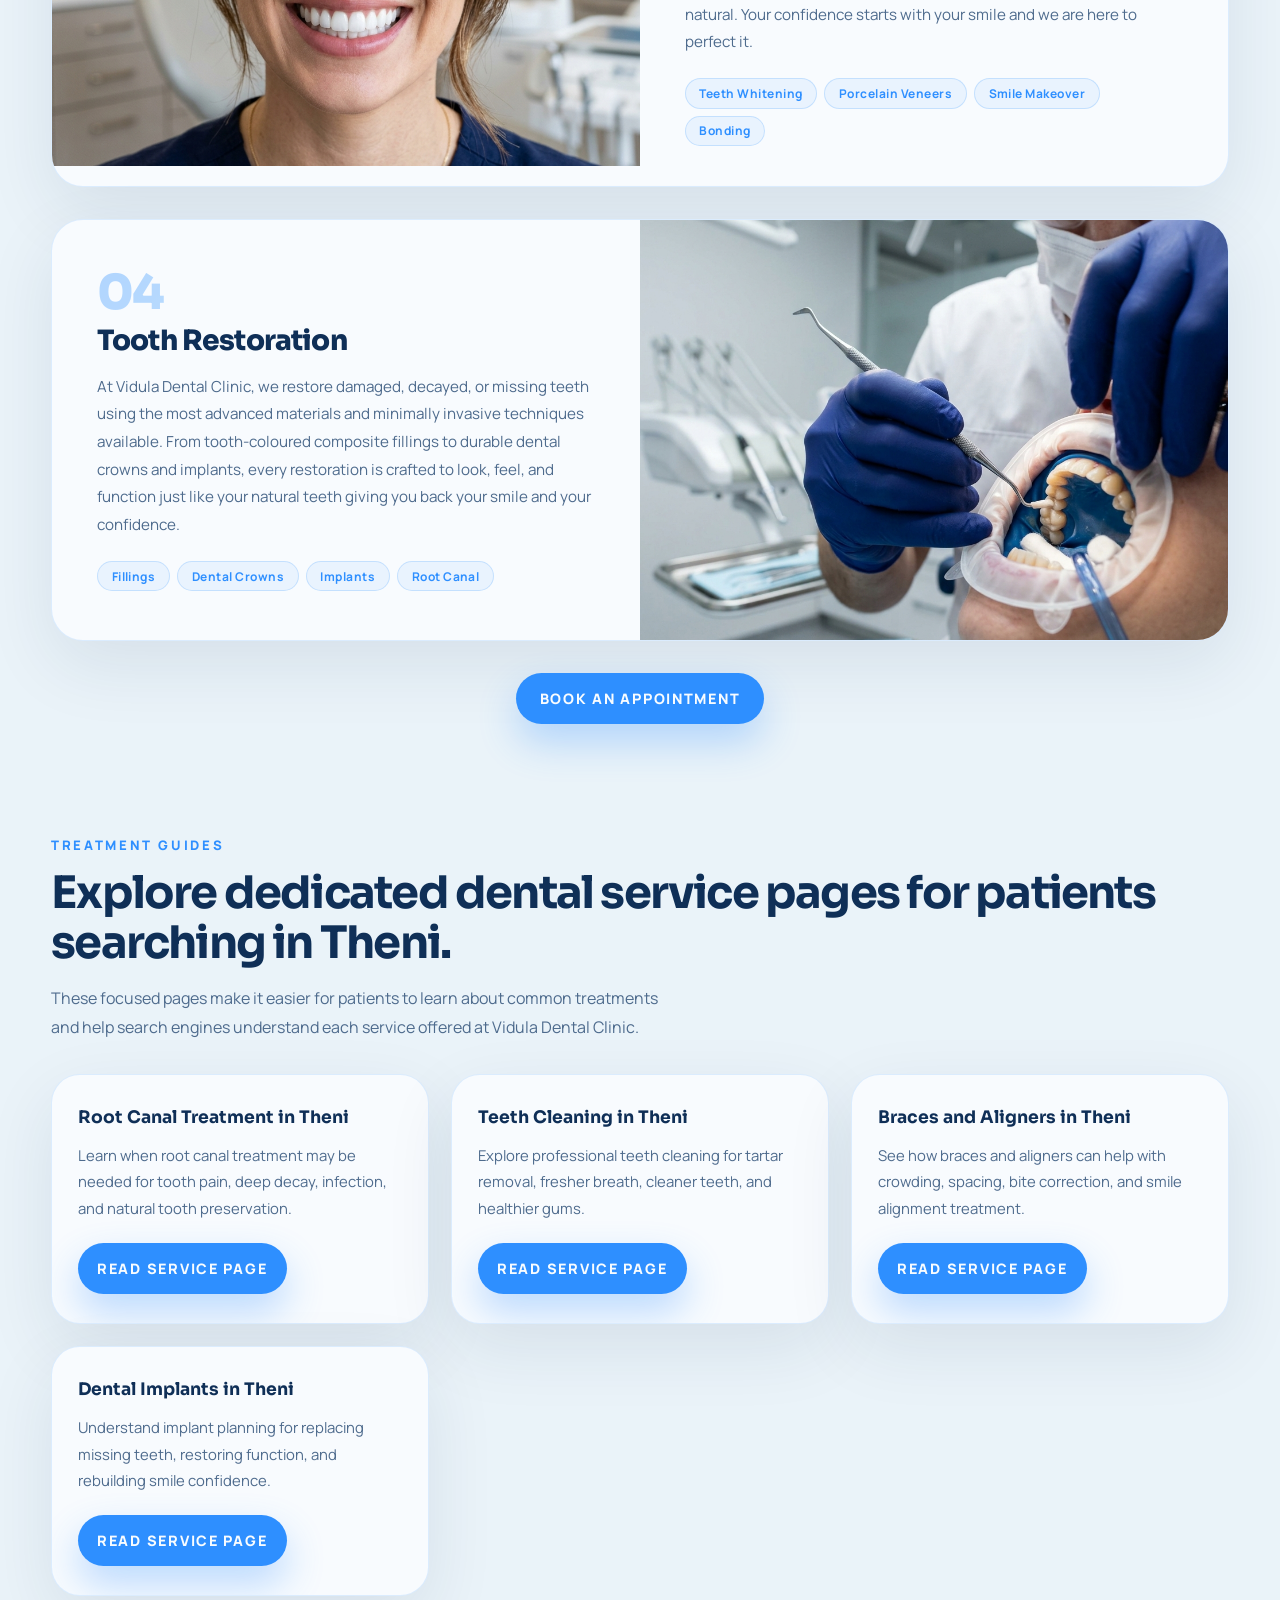
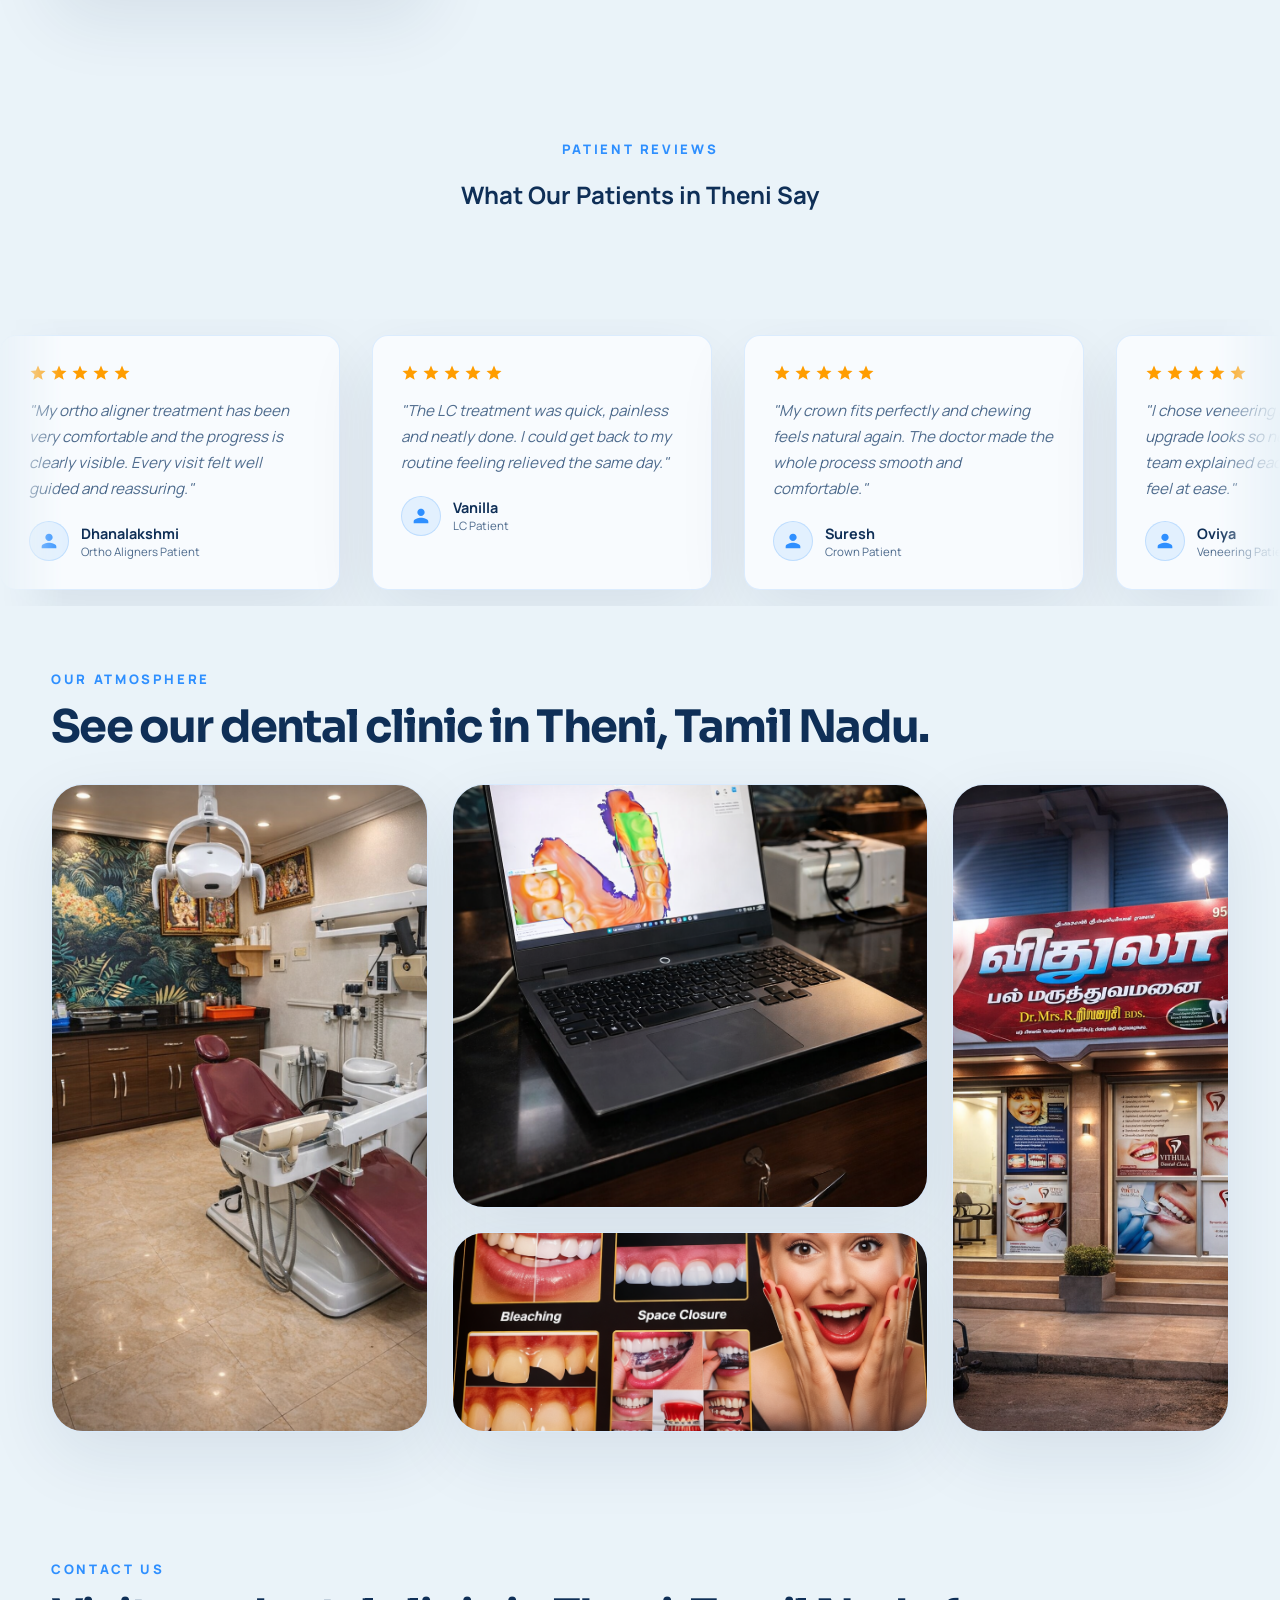
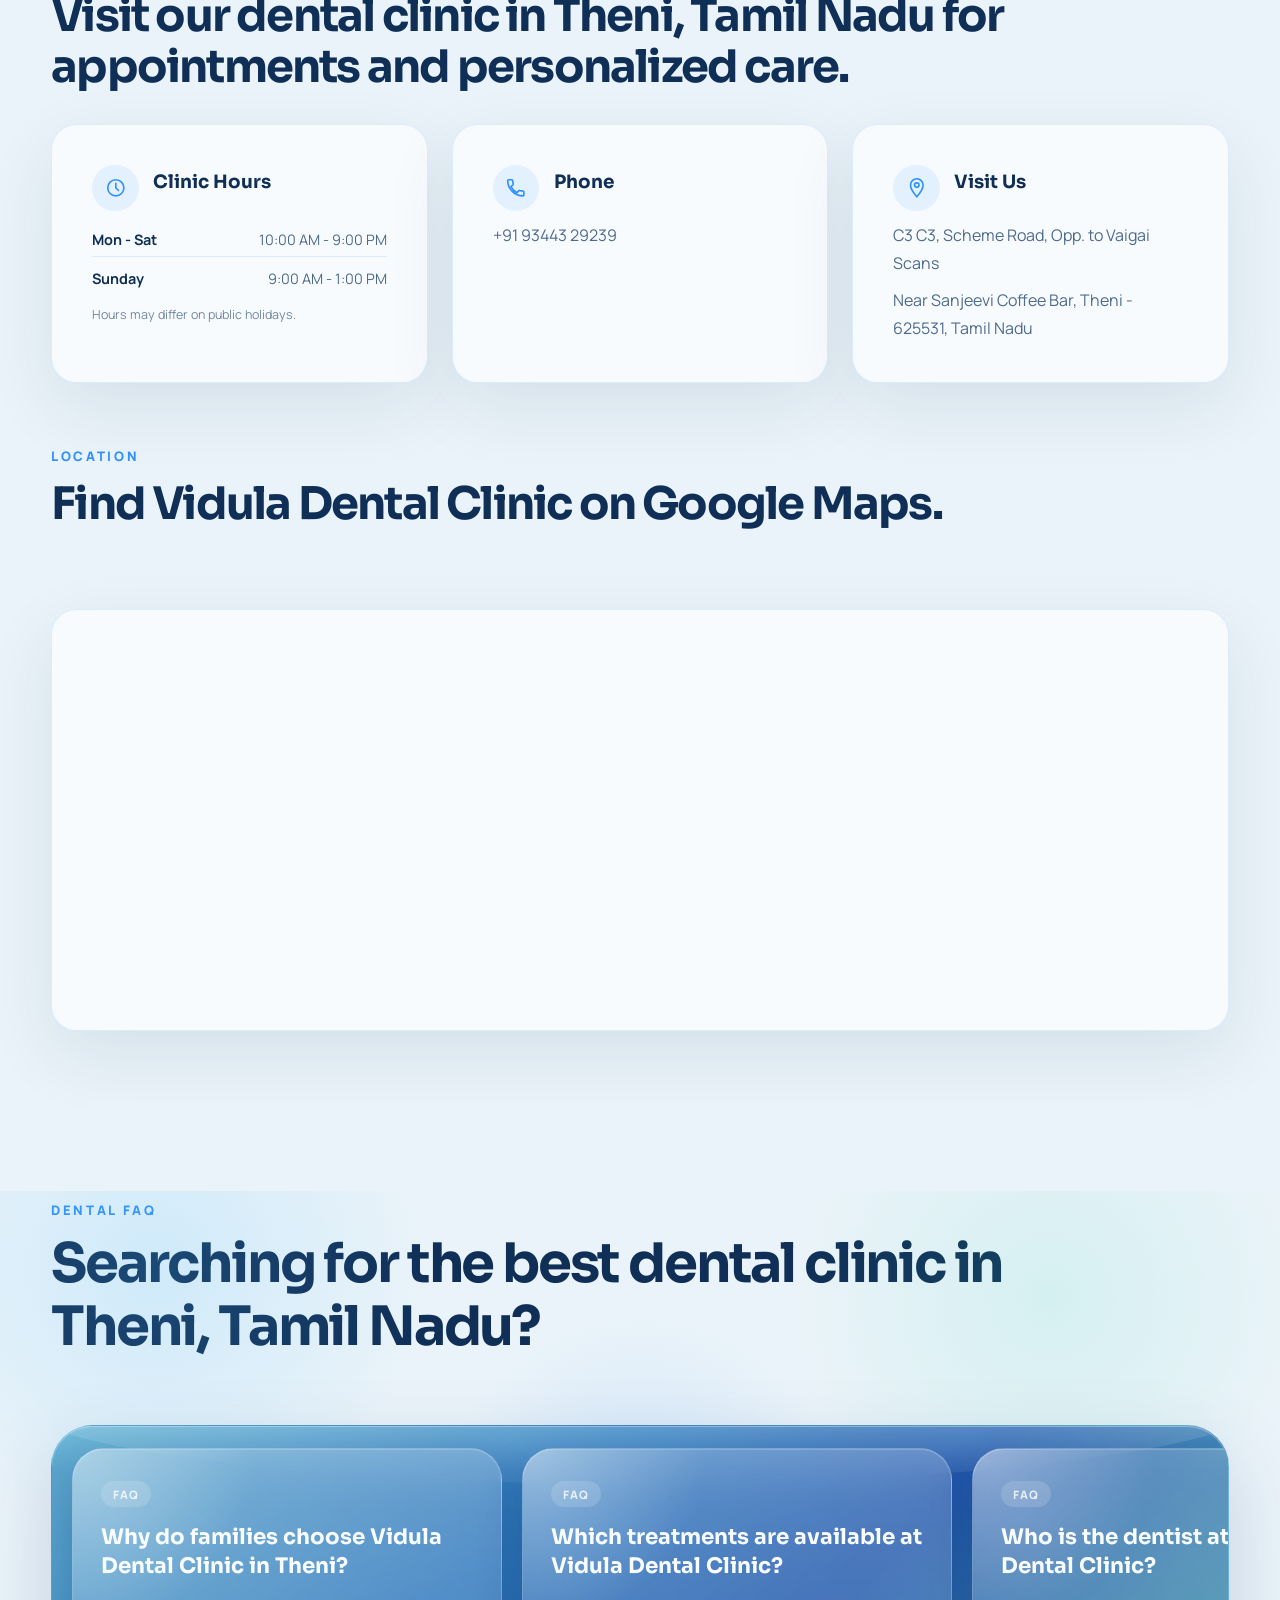
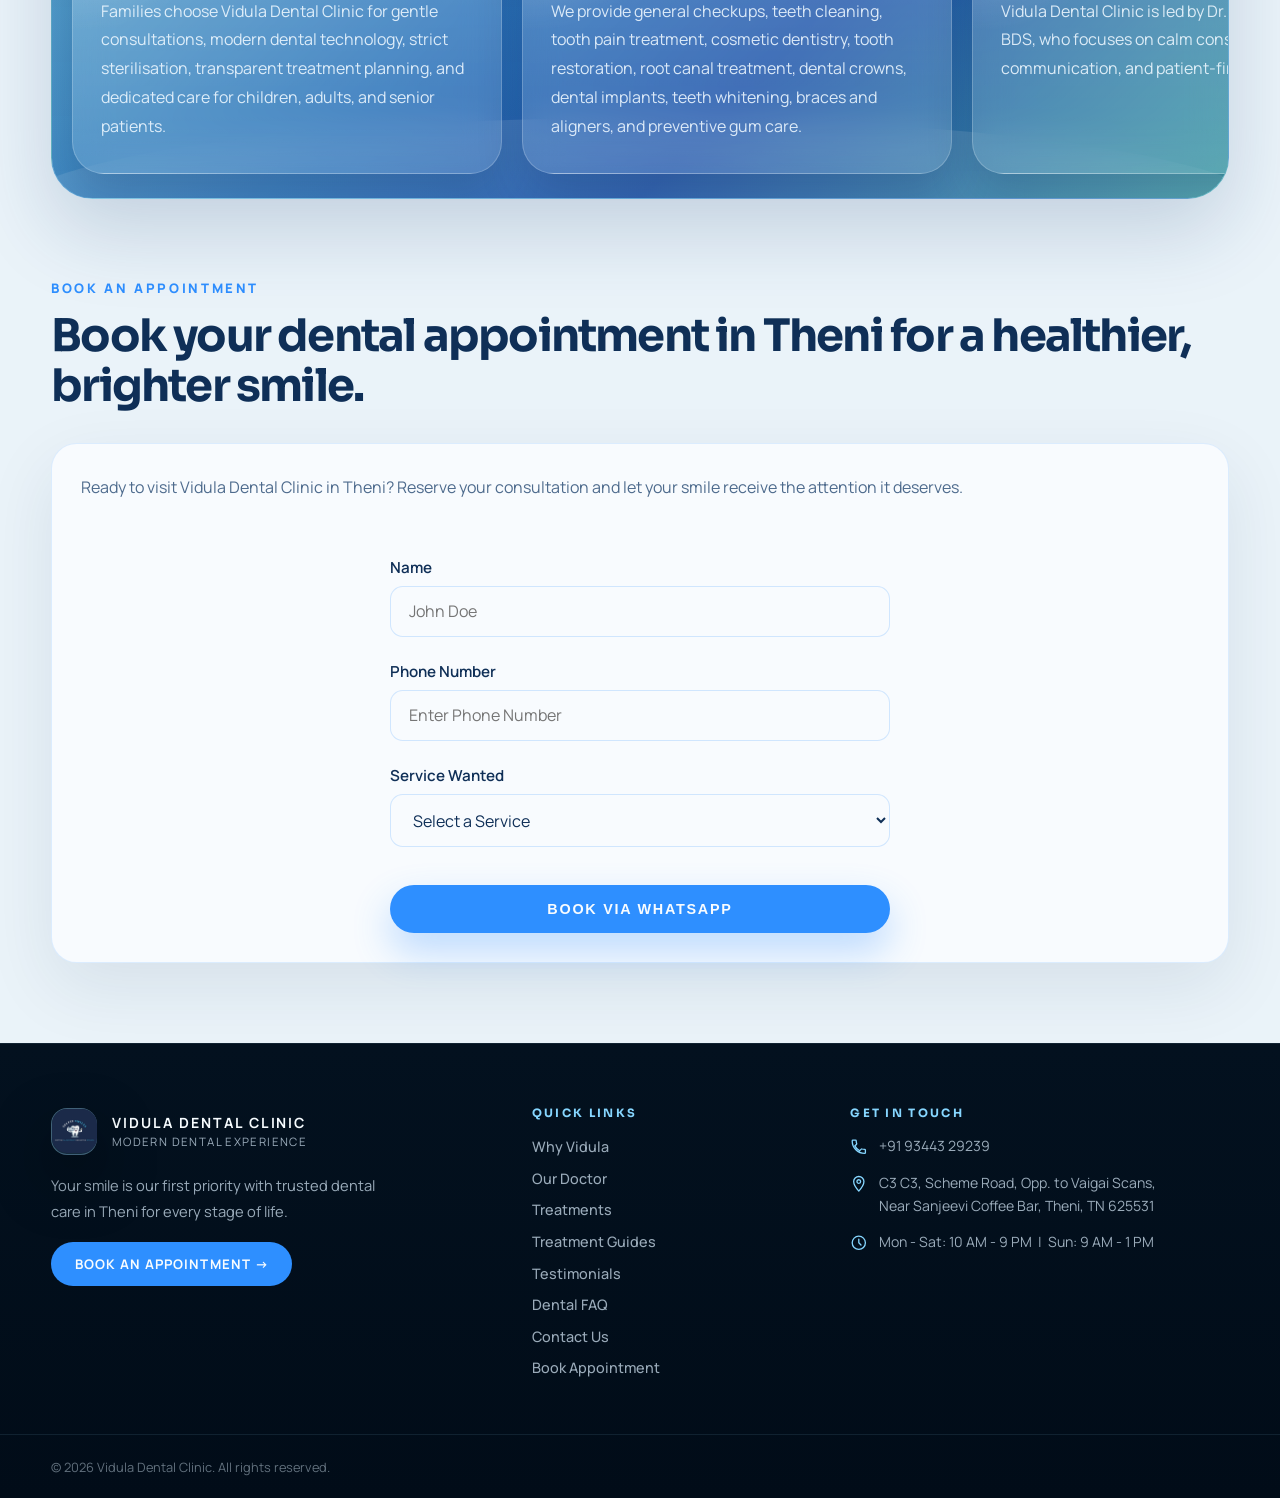
==== commit 00d5ce42: "updated file" ====
--- a/index.html
+++ b/index.html
@@ -751,6 +751,7 @@
         </article>
 
       </div>
+      <a href="#appointment" class="button button-primary" style="width: fit-content; justify-self: center; margin-bottom: 2rem;">Book an Appointment</a>
     </section>
 
     <section class="content-section" id="treatment-guides">
